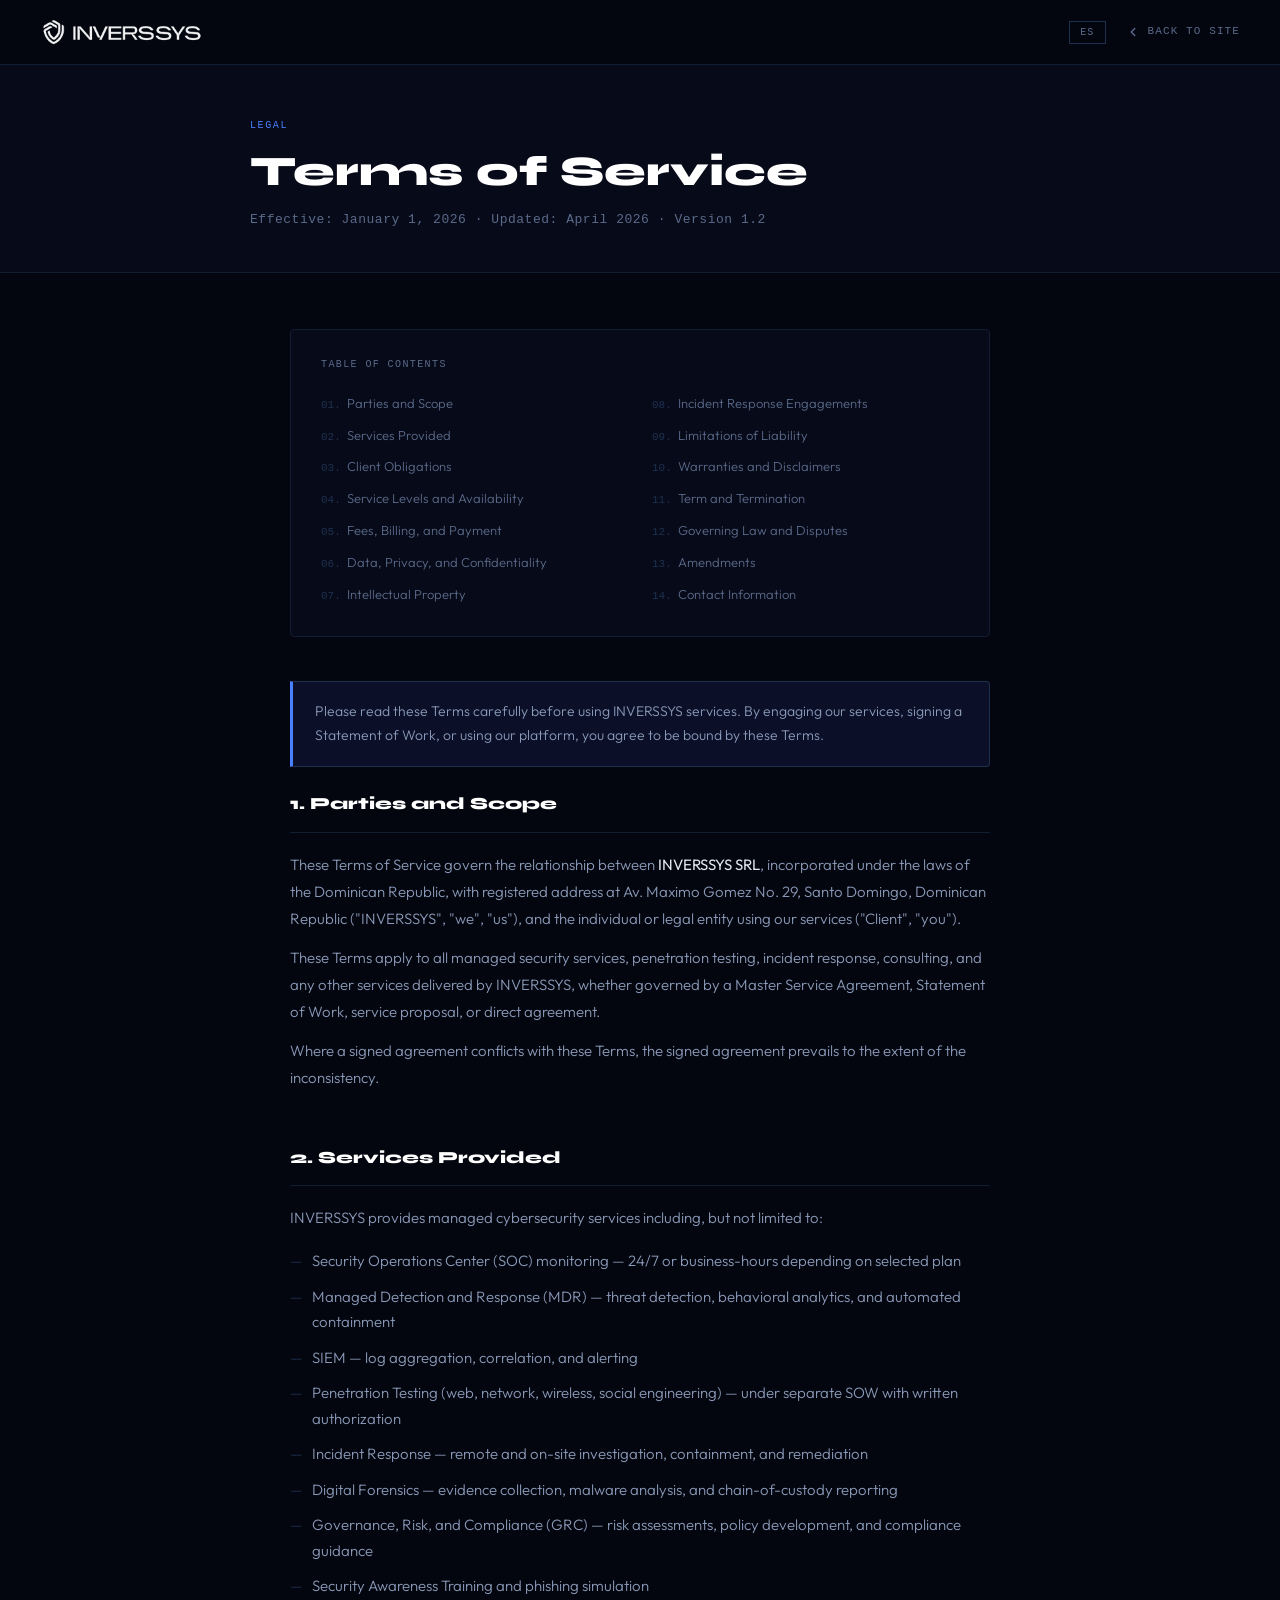
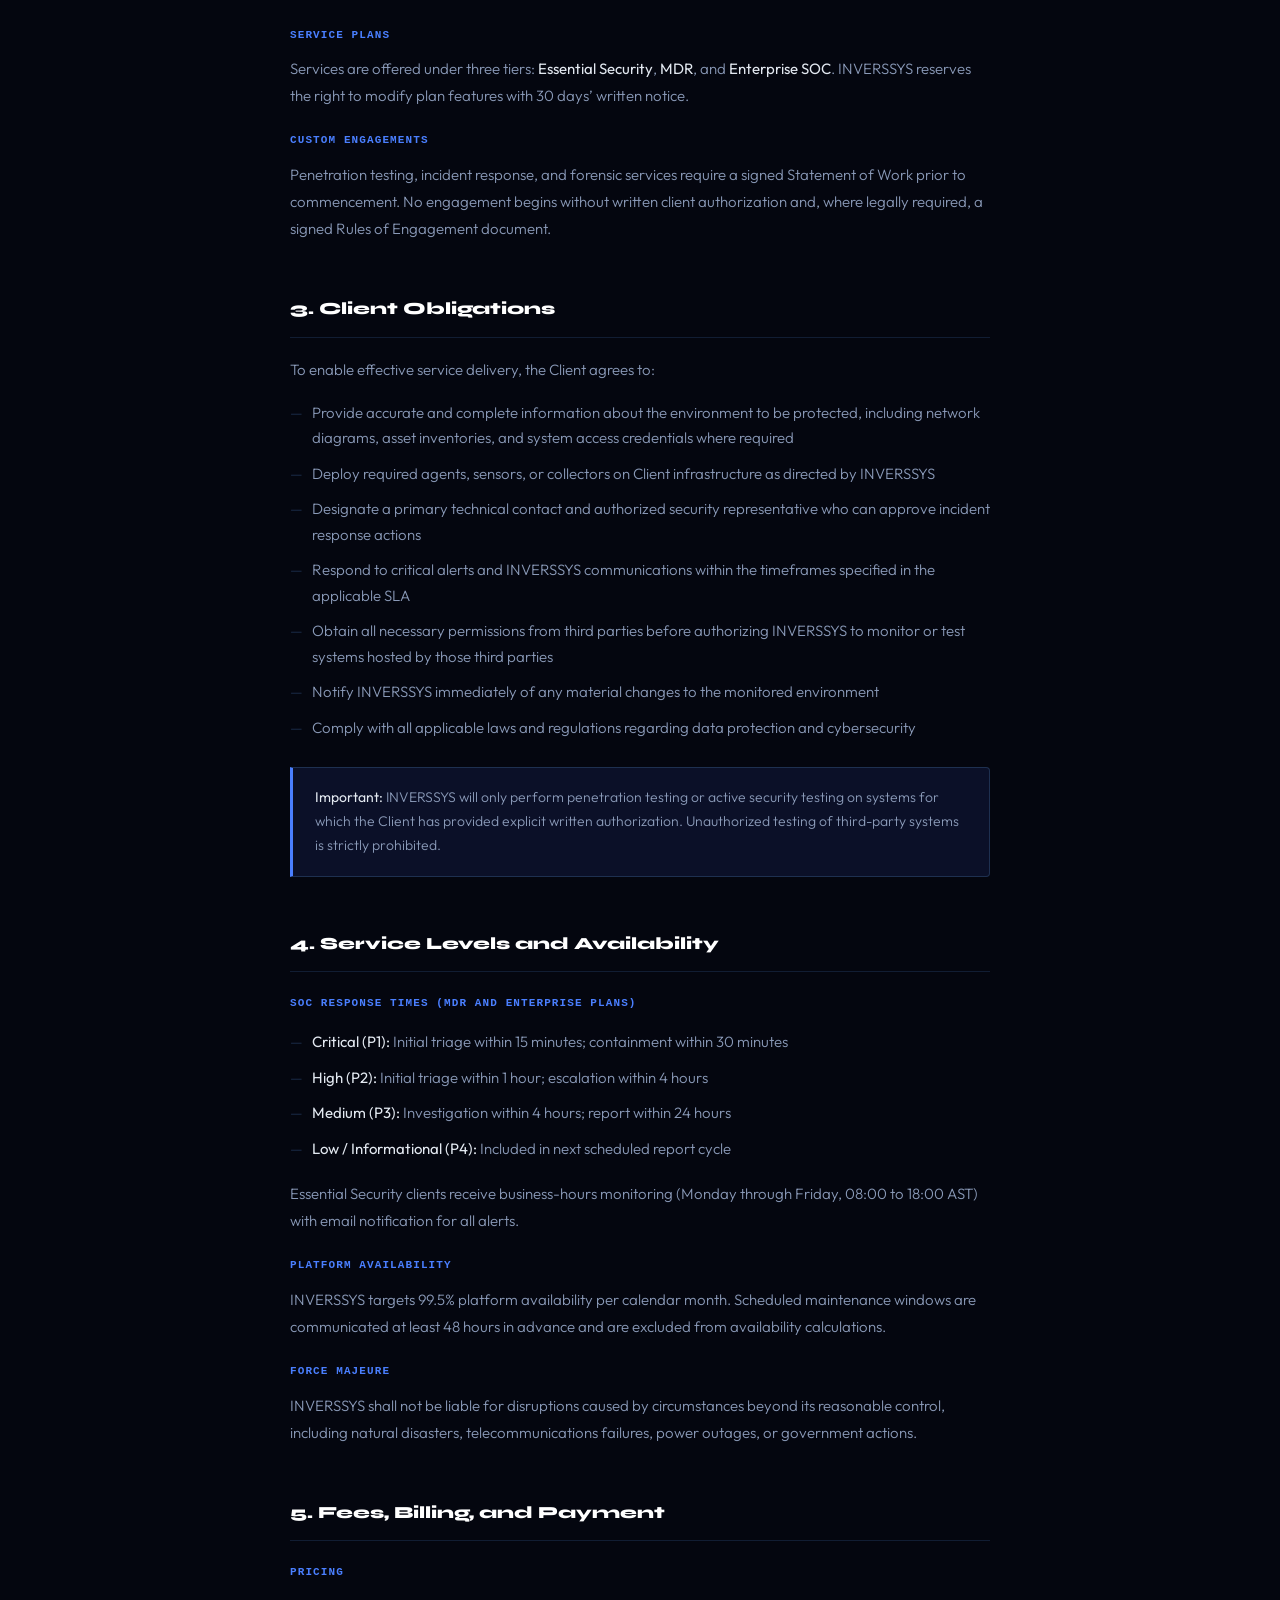
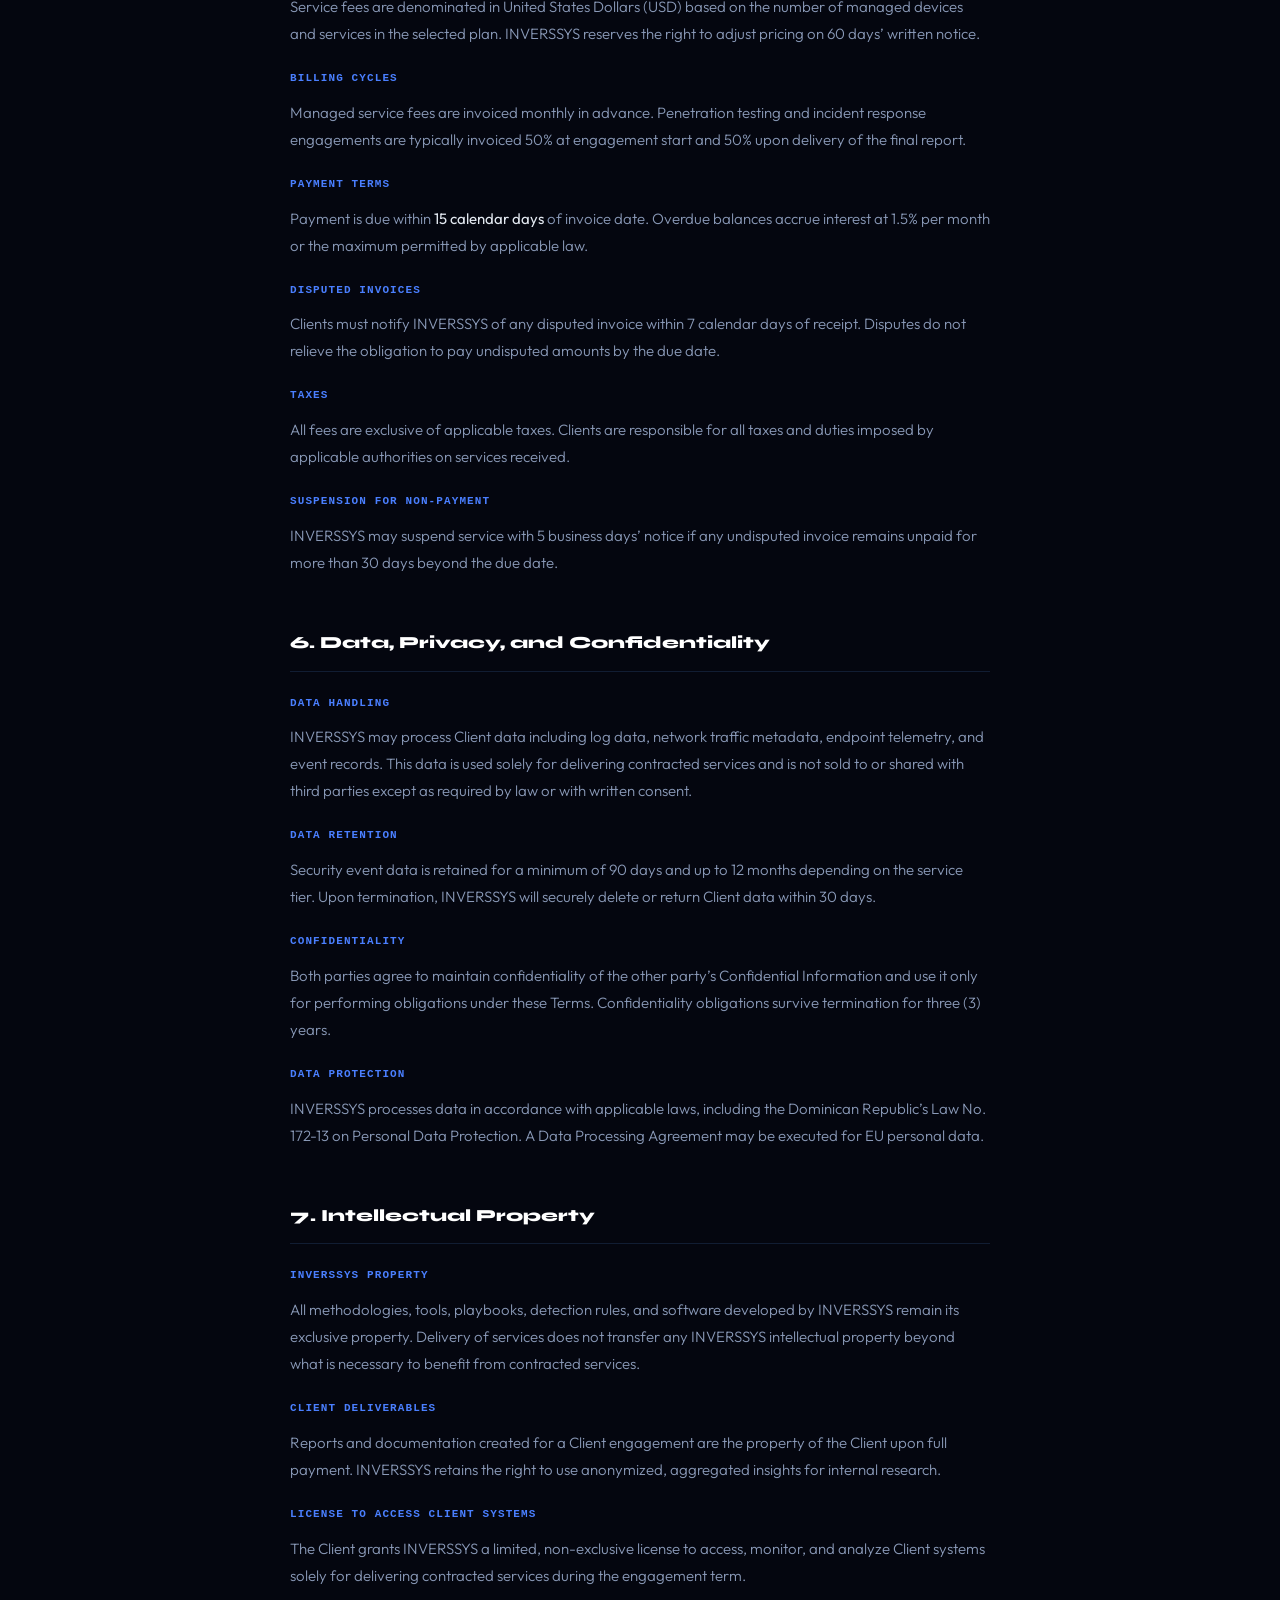
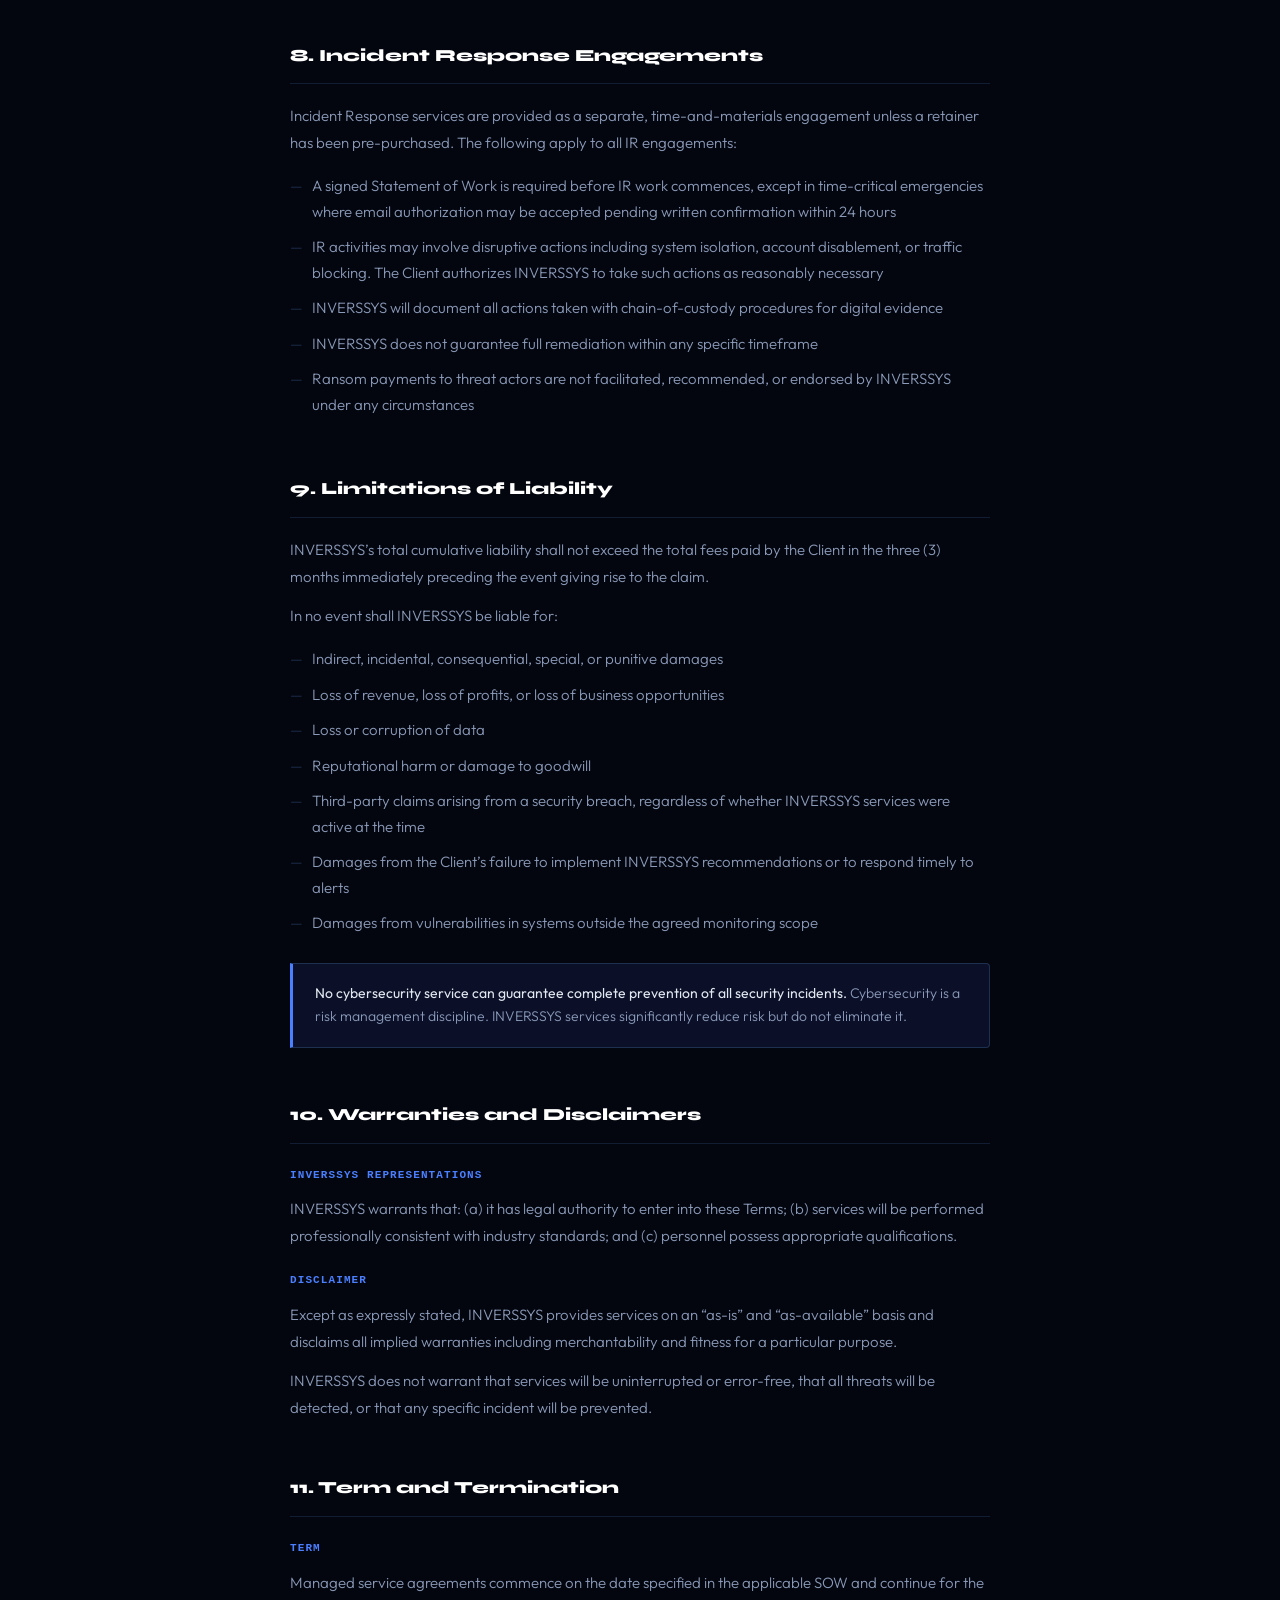
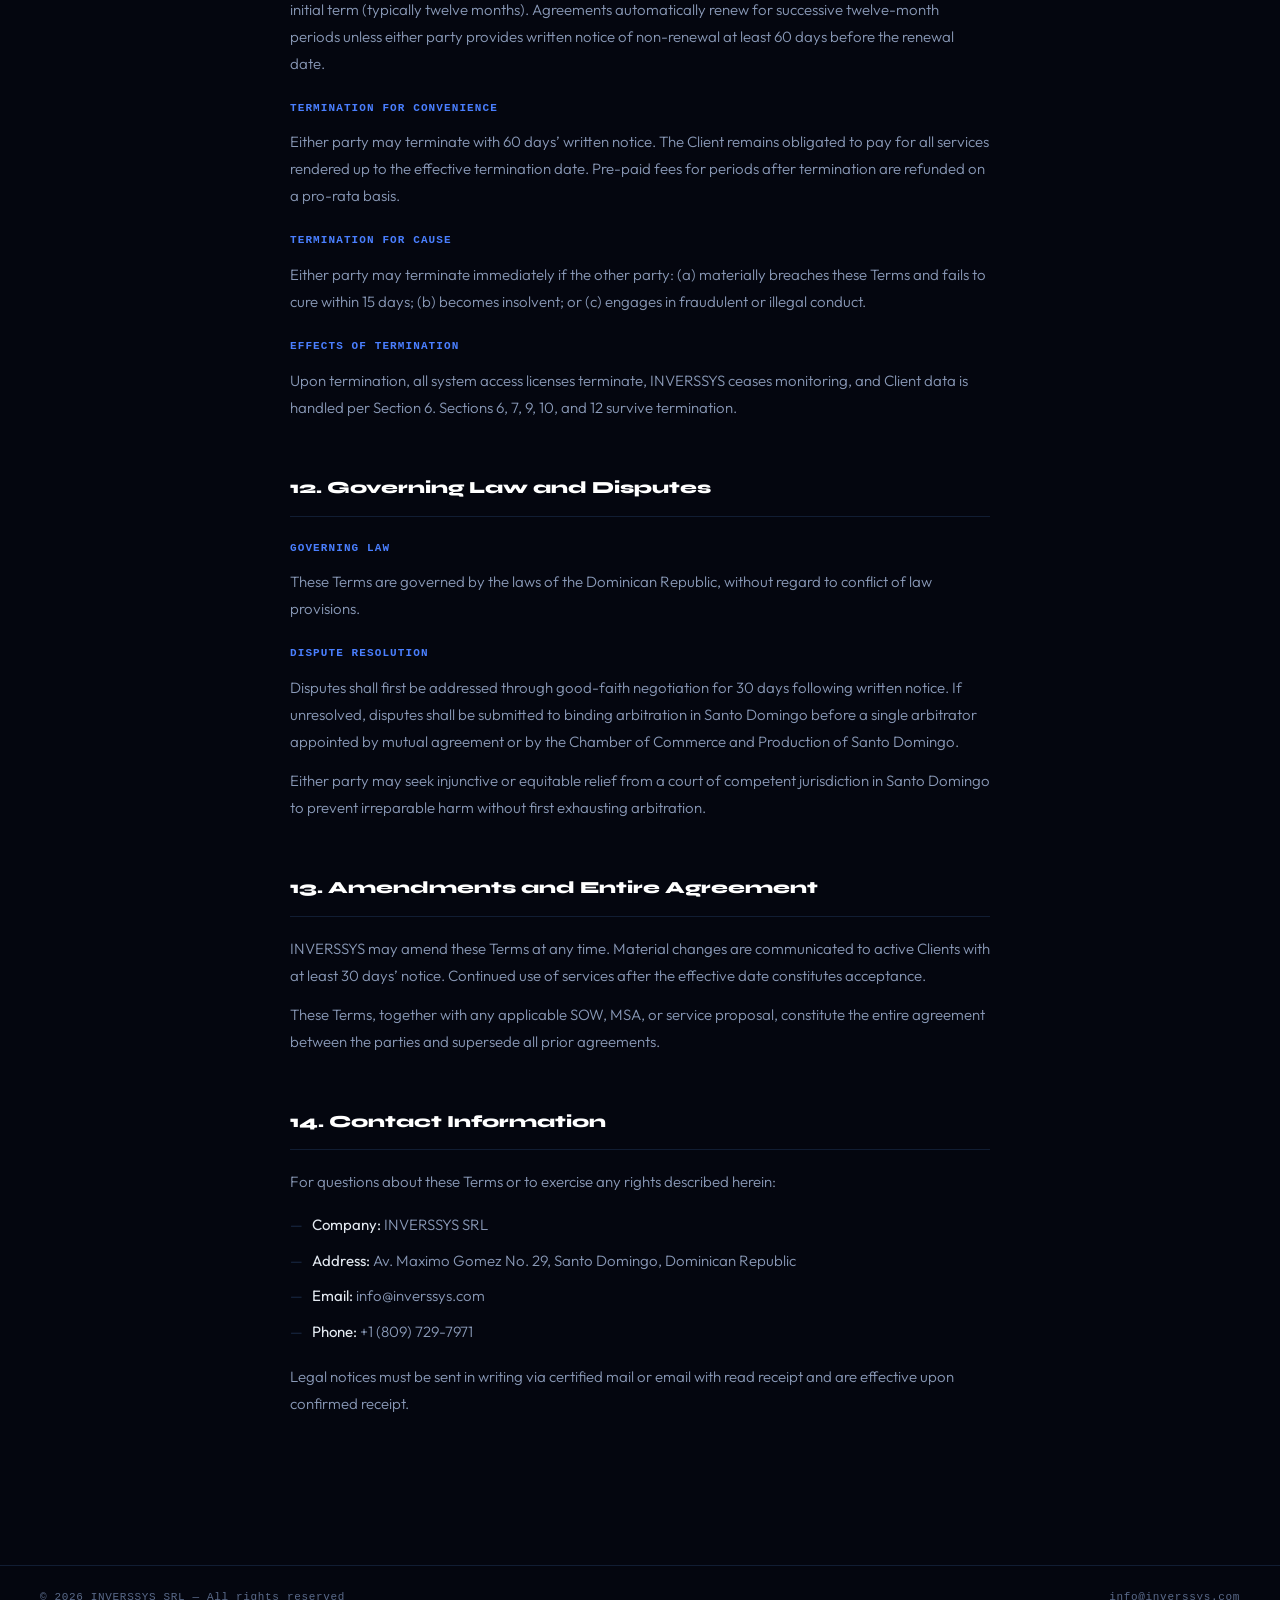
==== terms.html @ b4bfd972 "Add files via upload" ====
<!DOCTYPE html>
<html lang="en">
<head>
<meta charset="UTF-8">
<meta name="viewport" content="width=device-width, initial-scale=1.0">
<title>Terms of Service — INVERSSYS</title>
<link rel="preconnect" href="https://fonts.bunny.net">
<link href="https://fonts.bunny.net/css?family=syne:800|outfit:300,400|space-mono:400,700" rel="stylesheet">
<style>
*,*::before,*::after{box-sizing:border-box;margin:0;padding:0}
html,body{background:#04060f;color:#e2e8f0;min-height:100%}
body{font-family:'Outfit',sans-serif;font-weight:300;line-height:1.8}
.tnav{display:flex;align-items:center;justify-content:space-between;padding:18px 40px;border-bottom:1px solid #111d33;background:#04060f}
.tnav-logo{font-family:'Syne',sans-serif;font-size:17px;font-weight:800;color:#fff;text-decoration:none;letter-spacing:0.04em}
.tnav-right{display:flex;align-items:center;gap:20px}
.tnav-back{font-family:'Space Mono',monospace;font-size:11px;letter-spacing:0.1em;text-transform:uppercase;color:#5a6a8a;text-decoration:none;display:flex;align-items:center;gap:8px}
.tnav-back:hover{color:#4a7fff}
.tlang-btn{background:rgba(255,255,255,0.05);border:1px solid #1e3050;color:#5a6a8a;font-family:'Space Mono',monospace;font-size:11px;letter-spacing:0.1em;cursor:pointer;padding:5px 10px;display:flex;align-items:center;gap:5px;border-radius:2px;transition:all 0.2s}
.tlang-btn:hover{border-color:#4a7fff;color:#4a7fff}
.tnav-logo-link{display:inline-block}
.lang-btn{font-family:'Space Mono',monospace;font-size:10px;letter-spacing:0.12em;text-transform:uppercase;color:#5a6a8a;background:transparent;border:1px solid #1e3050;padding:5px 10px;cursor:pointer;transition:color 0.2s,border-color 0.2s}
.lang-btn:hover{color:#4a7fff;border-color:#4a7fff}
.thero{background:#070a18;border-bottom:1px solid #111d33;padding:52px 40px 40px}
.thero-inner{max-width:780px;margin:0 auto}
.teyebrow{font-family:'Space Mono',monospace;font-size:10px;letter-spacing:0.16em;text-transform:uppercase;color:#4a7fff;margin-bottom:14px}
.thero h1{font-family:'Syne',sans-serif;font-size:clamp(26px,4vw,42px);font-weight:800;line-height:1.08;color:#fff;margin-bottom:14px}
.thero-meta{font-size:13px;color:#5a6a8a;font-family:'Space Mono',monospace;letter-spacing:0.04em}
.tbody{max-width:780px;margin:0 auto;padding:56px 40px 96px}
.ttoc{background:#070a18;border:1px solid #111d33;padding:26px 30px;margin-bottom:44px;border-radius:4px}
.ttoc-title{font-family:'Space Mono',monospace;font-size:10px;letter-spacing:0.14em;text-transform:uppercase;color:#5a6a8a;margin-bottom:14px}
.ttoc ol{list-style:none;counter-reset:toc;columns:2;gap:24px}
.ttoc ol li{counter-increment:toc;font-size:13px;color:#5a6a8a;padding:4px 0;break-inside:avoid}
.ttoc ol li::before{content:counter(toc,decimal-leading-zero)". ";color:#1e3050;font-family:'Space Mono',monospace;font-size:11px}
.ttoc ol li a{color:#5a6a8a;text-decoration:none}
.ttoc ol li a:hover{color:#4a7fff}
.tcallout{background:#0b1028;border:1px solid #1e3050;border-left:3px solid #4a7fff;padding:18px 22px;margin:22px 0;font-size:14px;color:#8a9ab8;line-height:1.7;border-radius:0 4px 4px 0}
.tsec{margin-bottom:52px}
.tsec h2{font-family:'Syne',sans-serif;font-size:17px;font-weight:800;color:#fff;margin-bottom:18px;padding-bottom:12px;border-bottom:1px solid #111d33}
.tsec h3{font-family:'Space Mono',monospace;font-size:11px;letter-spacing:0.1em;text-transform:uppercase;color:#4a7fff;margin:22px 0 10px}
.tsec p{font-size:15px;color:#8a9ab8;line-height:1.8;margin-bottom:12px}
.tsec p:last-child{margin-bottom:0}
.tsec ul{margin:0 0 14px 0;list-style:none}
.tsec ul li{font-size:15px;color:#8a9ab8;line-height:1.7;padding:5px 0 5px 22px;position:relative}
.tsec ul li::before{content:"—";position:absolute;left:0;color:#1e3050}
.tsec strong{color:#e2e8f0;font-weight:400}
.tfooter{border-top:1px solid #111d33;padding:22px 40px;display:flex;align-items:center;justify-content:space-between;font-family:'Space Mono',monospace;font-size:11px;color:#5a6a8a;letter-spacing:0.06em}
.tfooter a{color:#5a6a8a;text-decoration:none}
.tfooter a:hover{color:#fff}
@media(max-width:640px){
  .tnav,.thero,.tbody,.tfooter{padding-left:20px;padding-right:20px}
  .ttoc ol{columns:1}
  .tfooter{flex-direction:column;gap:10px;text-align:center}
}
</style>
</head>
<body>

<nav class="tnav">
  <a href="/" class="tnav-logo tnav-logo-link" aria-label="INVERSSYS home">
    <img src="[data-uri]" alt="INVERSSYS" style="height:28px;display:block;mix-blend-mode:screen;opacity:0.95;">
  </a>
  <div class="tnav-right">
    <button class="lang-btn" id="terms-lang-btn">ES</button>
    <a href="/" class="tnav-back">
      <svg width="14" height="14" viewBox="0 0 24 24" fill="none" stroke="currentColor" stroke-width="2.5" stroke-linecap="round" stroke-linejoin="round"><polyline points="15 18 9 12 15 6"/></svg>
      <span id="t-back">Back to site</span>
    </a>
  </div>
</nav>

<div class="thero">
  <div class="thero-inner">
    <p class="teyebrow" id="t-eyebrow">Legal</p>
    <h1 id="t-title">Terms of Service</h1>
    <p class="thero-meta" id="t-meta">Effective: January 1, 2026 &middot; Updated: April 2026 &middot; Version 1.2</p>
  </div>
</div>

<div class="tbody">

  <div class="ttoc">
    <p class="ttoc-title" id="t-toc-title">Table of Contents</p>
    <ol>
      <li><a href="#s1" id="toc1">Parties and Scope</a></li>
      <li><a href="#s2" id="toc2">Services Provided</a></li>
      <li><a href="#s3" id="toc3">Client Obligations</a></li>
      <li><a href="#s4" id="toc4">Service Levels and Availability</a></li>
      <li><a href="#s5" id="toc5">Fees, Billing, and Payment</a></li>
      <li><a href="#s6" id="toc6">Data, Privacy, and Confidentiality</a></li>
      <li><a href="#s7" id="toc7">Intellectual Property</a></li>
      <li><a href="#s8" id="toc8">Incident Response Engagements</a></li>
      <li><a href="#s9" id="toc9">Limitations of Liability</a></li>
      <li><a href="#s10" id="toc10">Warranties and Disclaimers</a></li>
      <li><a href="#s11" id="toc11">Term and Termination</a></li>
      <li><a href="#s12" id="toc12">Governing Law and Disputes</a></li>
      <li><a href="#s13" id="toc13">Amendments</a></li>
      <li><a href="#s14" id="toc14">Contact Information</a></li>
    </ol>
  </div>

  <div class="tcallout" id="t-intro"><span id="tcallout-top">Please read these Terms carefully before using INVERSSYS services. By engaging our services, signing a Statement of Work, or using our platform, you agree to be bound by these Terms.</span></div>

  <!-- S1 -->
  <div class="tsec" id="s1">
    <h2 id="h1">1. Parties and Scope</h2>
    <p id="s1p1">These Terms of Service govern the relationship between <strong>INVERSSYS SRL</strong>, incorporated under the laws of the Dominican Republic, with registered address at Av. Maximo Gomez No. 29, Santo Domingo, Dominican Republic ("INVERSSYS", "we", "us"), and the individual or legal entity using our services ("Client", "you").</p>
    <p id="s1p2">These Terms apply to all managed security services, penetration testing, incident response, consulting, and any other services delivered by INVERSSYS, whether governed by a Master Service Agreement, Statement of Work, service proposal, or direct agreement.</p>
    <p id="s1p3">Where a signed agreement conflicts with these Terms, the signed agreement prevails to the extent of the inconsistency.</p>
  </div>

  <!-- S2 -->
  <div class="tsec" id="s2">
    <h2 id="h2">2. Services Provided</h2>
    <p id="s2p1">INVERSSYS provides managed cybersecurity services including, but not limited to:</p>
    <ul id="s2list">
      <li id="s2li1">Security Operations Center (SOC) monitoring — 24/7 or business-hours depending on selected plan</li>
      <li id="s2li2">Managed Detection and Response (MDR) — threat detection, behavioral analytics, and automated containment</li>
      <li id="s2li3">SIEM — log aggregation, correlation, and alerting</li>
      <li id="s2li4">Penetration Testing (web, network, wireless, social engineering) — under separate SOW with written authorization</li>
      <li id="s2li5">Incident Response — remote and on-site investigation, containment, and remediation</li>
      <li id="s2li6">Digital Forensics — evidence collection, malware analysis, and chain-of-custody reporting</li>
      <li id="s2li7">Governance, Risk, and Compliance (GRC) — risk assessments, policy development, and compliance guidance</li>
      <li id="s2li8">Security Awareness Training and phishing simulation</li>
    </ul>
    <h3 id="s2h3a">Service Plans</h3>
    <p id="s2p2">Services are offered under three tiers: <strong>Essential Security</strong>, <strong>MDR</strong>, and <strong>Enterprise SOC</strong>. INVERSSYS reserves the right to modify plan features with 30 days' written notice.</p>
    <h3 id="s2h3b">Custom Engagements</h3>
    <p id="s2p3">Penetration testing, incident response, and forensic services require a signed Statement of Work prior to commencement. No engagement begins without written client authorization and, where legally required, a signed Rules of Engagement document.</p>
  </div>

  <!-- S3 -->
  <div class="tsec" id="s3">
    <h2 id="h3">3. Client Obligations</h2>
    <p id="s3p1">To enable effective service delivery, the Client agrees to:</p>
    <ul>
      <li id="s3li1">Provide accurate and complete information about the environment to be protected, including network diagrams, asset inventories, and system access credentials where required</li>
      <li id="s3li2">Deploy required agents, sensors, or collectors on Client infrastructure as directed by INVERSSYS</li>
      <li id="s3li3">Designate a primary technical contact and authorized security representative who can approve incident response actions</li>
      <li id="s3li4">Respond to critical alerts and INVERSSYS communications within the timeframes specified in the applicable SLA</li>
      <li id="s3li5">Obtain all necessary permissions from third parties before authorizing INVERSSYS to monitor or test systems hosted by those third parties</li>
      <li id="s3li6">Notify INVERSSYS immediately of any material changes to the monitored environment</li>
      <li id="s3li7">Comply with all applicable laws and regulations regarding data protection and cybersecurity</li>
    </ul>
    <div class="tcallout" id="s3callout"><strong>Important:</strong> INVERSSYS will only perform penetration testing or active security testing on systems for which the Client has provided explicit written authorization. Unauthorized testing of third-party systems is strictly prohibited.</div>
  </div>

  <!-- S4 -->
  <div class="tsec" id="s4">
    <h2 id="h4">4. Service Levels and Availability</h2>
    <h3 id="s4h3a">SOC Response Times (MDR and Enterprise plans)</h3>
    <ul>
      <li id="s4li1"><strong>Critical (P1):</strong> Initial triage within 15 minutes; containment within 30 minutes</li>
      <li id="s4li2"><strong>High (P2):</strong> Initial triage within 1 hour; escalation within 4 hours</li>
      <li id="s4li3"><strong>Medium (P3):</strong> Investigation within 4 hours; report within 24 hours</li>
      <li id="s4li4"><strong>Low / Informational (P4):</strong> Included in next scheduled report cycle</li>
    </ul>
    <p id="s4p1">Essential Security clients receive business-hours monitoring (Monday through Friday, 08:00 to 18:00 AST) with email notification for all alerts.</p>
    <h3 id="s4h3b">Platform Availability</h3>
    <p id="s4p2">INVERSSYS targets 99.5% platform availability per calendar month. Scheduled maintenance windows are communicated at least 48 hours in advance and are excluded from availability calculations.</p>
    <h3 id="s4h3c">Force Majeure</h3>
    <p id="s4p3">INVERSSYS shall not be liable for disruptions caused by circumstances beyond its reasonable control, including natural disasters, telecommunications failures, power outages, cyberattacks on INVERSSYS infrastructure, or government actions.</p>
  </div>

  <!-- S5 -->
  <div class="tsec" id="s5">
    <h2 id="h5">5. Fees, Billing, and Payment</h2>
    <h3 id="s5h3a">Pricing</h3>
    <p id="s5p1">Service fees are denominated in United States Dollars (USD) based on the number of managed devices and services included in the selected plan. INVERSSYS reserves the right to adjust pricing on 60 days' written notice.</p>
    <h3 id="s5h3b">Billing Cycles</h3>
    <p id="s5p2">Managed service fees are invoiced monthly in advance. Penetration testing and incident response engagements are typically invoiced 50% at engagement start and 50% upon delivery of the final report.</p>
    <h3 id="s5h3c">Payment Terms</h3>
    <p id="s5p3">Payment is due within <strong>15 calendar days</strong> of invoice date. Overdue balances accrue interest at 1.5% per month or the maximum permitted by applicable law, whichever is lower.</p>
    <h3 id="s5h3d">Disputed Invoices</h3>
    <p id="s5p4">Clients must notify INVERSSYS of any disputed invoice within 7 calendar days of receipt. Disputes do not relieve the obligation to pay undisputed amounts by the due date.</p>
    <h3 id="s5h3e">Taxes</h3>
    <p id="s5p5">All fees are exclusive of applicable taxes. Clients are responsible for all taxes and duties imposed by applicable tax authorities on services received.</p>
    <h3 id="s5h3f">Suspension for Non-Payment</h3>
    <p id="s5p6">INVERSSYS may suspend service with 5 business days' notice if any undisputed invoice remains unpaid for more than 30 days beyond the due date.</p>
  </div>

  <!-- S6 -->
  <div class="tsec" id="s6">
    <h2 id="h6">6. Data, Privacy, and Confidentiality</h2>
    <h3 id="s6h3a">Data Handling</h3>
    <p id="s6p1">In the course of providing services, INVERSSYS may process Client data including log data, network traffic metadata, endpoint telemetry, and event records. This data is used solely for delivering contracted services and is not sold to or shared with third parties except as required by law or with the Client's written consent.</p>
    <h3 id="s6h3b">Data Retention</h3>
    <p id="s6p2">Security event data is retained for a minimum of 90 days and up to 12 months depending on the service tier. Upon termination, INVERSSYS will securely delete or return Client data within 30 days, subject to any legal hold requirements.</p>
    <h3 id="s6h3c">Confidentiality</h3>
    <p id="s6p3">Both parties agree to maintain confidentiality of the other party's Confidential Information and to use it only for performing obligations under these Terms. Confidentiality obligations survive termination for three (3) years.</p>
    <h3 id="s6h3d">Data Protection</h3>
    <p id="s6p4">INVERSSYS processes data in accordance with applicable data protection laws, including the Dominican Republic's Law No. 172-13 on Personal Data Protection. Where Client data includes personal data of EU residents, the parties may execute a Data Processing Agreement in accordance with GDPR requirements.</p>
  </div>

  <!-- S7 -->
  <div class="tsec" id="s7">
    <h2 id="h7">7. Intellectual Property</h2>
    <h3 id="s7h3a">INVERSSYS Property</h3>
    <p id="s7p1">All methodologies, tools, playbooks, detection rules, and software developed by INVERSSYS remain INVERSSYS's exclusive property. Delivery of services does not transfer any INVERSSYS intellectual property beyond what is necessary to benefit from contracted services.</p>
    <h3 id="s7h3b">Client Deliverables</h3>
    <p id="s7p2">Reports and documentation created specifically for a Client engagement are the property of the Client upon full payment. INVERSSYS retains the right to use anonymized, aggregated insights for internal research and threat intelligence.</p>
    <h3 id="s7h3c">License to Access Client Systems</h3>
    <p id="s7p3">The Client grants INVERSSYS a limited, non-exclusive license to access, monitor, and analyze Client systems solely for delivering contracted services during the engagement term.</p>
  </div>

  <!-- S8 -->
  <div class="tsec" id="s8">
    <h2 id="h8">8. Incident Response Engagements</h2>
    <p id="s8p1">Incident Response services are provided as a separate, time-and-materials engagement unless a retainer has been pre-purchased. The following apply to all IR engagements:</p>
    <ul>
      <li id="s8li1">A signed Statement of Work is required before IR work commences, except in time-critical emergencies where email authorization may be accepted pending written confirmation within 24 hours</li>
      <li id="s8li2">IR activities may involve disruptive actions including system isolation, account disablement, traffic blocking, or system shutdown. The Client acknowledges these risks and authorizes INVERSSYS to take such actions as reasonably necessary</li>
      <li id="s8li3">INVERSSYS will document all actions taken with chain-of-custody procedures for digital evidence collected for potential legal proceedings</li>
      <li id="s8li4">INVERSSYS does not guarantee full remediation within any specific timeframe, as outcomes depend on the nature and complexity of the incident</li>
      <li id="s8li5">Ransom payments to threat actors are not facilitated, recommended, or endorsed by INVERSSYS under any circumstances</li>
    </ul>
  </div>

  <!-- S9 -->
  <div class="tsec" id="s9">
    <h2 id="h9">9. Limitations of Liability</h2>
    <p id="s9p1">INVERSSYS's total cumulative liability for any claims arising from these Terms shall not exceed the total fees paid by the Client in the three (3) months immediately preceding the event giving rise to the claim.</p>
    <p id="s9p2">In no event shall INVERSSYS be liable for:</p>
    <ul>
      <li id="s9li1">Indirect, incidental, consequential, special, or punitive damages</li>
      <li id="s9li2">Loss of revenue, loss of profits, or loss of business opportunities</li>
      <li id="s9li3">Loss or corruption of data</li>
      <li id="s9li4">Reputational harm or damage to goodwill</li>
      <li id="s9li5">Third-party claims arising from a security breach, regardless of whether INVERSSYS services were active at the time</li>
      <li id="s9li6">Damages resulting from the Client's failure to implement INVERSSYS recommendations or to respond timely to alerts</li>
      <li id="s9li7">Damages from vulnerabilities in systems outside the agreed monitoring scope</li>
    </ul>
    <div class="tcallout" id="s9callout"><strong>No cybersecurity service can guarantee complete prevention of all security incidents.</strong> Cybersecurity is a risk management discipline. INVERSSYS services significantly reduce risk but do not eliminate it.</div>
  </div>

  <!-- S10 -->
  <div class="tsec" id="s10">
    <h2 id="h10">10. Warranties and Disclaimers</h2>
    <h3 id="s10h3a">INVERSSYS Representations</h3>
    <p id="s10p1">INVERSSYS warrants that: (a) it has legal authority to enter into these Terms; (b) services will be performed in a professional manner consistent with industry standards; and (c) personnel assigned to Client engagements possess appropriate qualifications.</p>
    <h3 id="s10h3b">Disclaimer</h3>
    <p id="s10p2">Except as expressly stated, INVERSSYS provides services on an "as-is" and "as-available" basis and disclaims all implied warranties including merchantability, fitness for a particular purpose, and non-infringement.</p>
    <p id="s10p3">INVERSSYS does not warrant that services will be uninterrupted or error-free, that all threats will be detected, or that any specific incident will be prevented.</p>
  </div>

  <!-- S11 -->
  <div class="tsec" id="s11">
    <h2 id="h11">11. Term and Termination</h2>
    <h3 id="s11h3a">Term</h3>
    <p id="s11p1">Managed service agreements commence on the date specified in the applicable SOW and continue for the initial term therein (typically twelve months). Agreements automatically renew for successive twelve-month periods unless either party provides written notice of non-renewal at least 60 days before the renewal date.</p>
    <h3 id="s11h3b">Termination for Convenience</h3>
    <p id="s11p2">Either party may terminate with 60 days' written notice. The Client remains obligated to pay for all services rendered up to the effective termination date. Pre-paid fees for periods after termination are refunded on a pro-rata basis.</p>
    <h3 id="s11h3c">Termination for Cause</h3>
    <p id="s11p3">Either party may terminate immediately if the other party: (a) materially breaches these Terms and fails to cure within 15 days of written notice; (b) becomes insolvent or files for bankruptcy; or (c) engages in fraudulent or illegal conduct.</p>
    <h3 id="s11h3d">Effects of Termination</h3>
    <p id="s11p4">Upon termination, all system access licenses terminate, INVERSSYS ceases monitoring, and Client data is handled per Section 6. Sections 6, 7, 9, 10, and 12 survive termination.</p>
  </div>

  <!-- S12 -->
  <div class="tsec" id="s12">
    <h2 id="h12">12. Governing Law and Disputes</h2>
    <h3 id="s12h3a">Governing Law</h3>
    <p id="s12p1">These Terms are governed by the laws of the Dominican Republic, without regard to conflict of law provisions.</p>
    <h3 id="s12h3b">Dispute Resolution</h3>
    <p id="s12p2">Disputes shall first be addressed through good-faith negotiation for 30 days following written notice. If unresolved, disputes shall be submitted to binding arbitration in Santo Domingo, Dominican Republic, before a single arbitrator appointed by mutual agreement or by the Chamber of Commerce and Production of Santo Domingo.</p>
    <p id="s12p3">Either party may seek injunctive or equitable relief from a court of competent jurisdiction in Santo Domingo to prevent irreparable harm without first exhausting arbitration.</p>
  </div>

  <!-- S13 -->
  <div class="tsec" id="s13">
    <h2 id="h13">13. Amendments and Entire Agreement</h2>
    <p id="s13p1">INVERSSYS may amend these Terms at any time. Material changes are communicated to active Clients with at least 30 days' notice. Continued use of services after the effective date constitutes acceptance.</p>
    <p id="s13p2">These Terms, together with any applicable SOW, MSA, or service proposal, constitute the entire agreement between the parties and supersede all prior agreements relating to the subject matter hereof.</p>
  </div>

  <!-- S14 -->
  <div class="tsec" id="s14">
    <h2 id="h14">14. Contact Information</h2>
    <p id="s14p1">For questions about these Terms or to exercise any rights described herein:</p>
    <ul>
      <li id="s14li1"><strong>Company:</strong> INVERSSYS SRL</li>
      <li id="s14li2"><strong>Address:</strong> Av. Maximo Gomez No. 29, Santo Domingo, Dominican Republic</li>
      <li id="s14li3"><strong>Email:</strong> info@inverssys.com</li>
      <li id="s14li4"><strong>Phone:</strong> +1 (809) 729-7971</li>
    </ul>
    <p id="s14p2">Legal notices must be sent in writing via certified mail or email with read receipt and are effective upon confirmed receipt.</p>
  </div>

</div>

<footer class="tfooter">
  <span id="t-footer-copy">© 2026 INVERSSYS SRL — All rights reserved</span>
  <a href="mailto:info@inverssys.com">info@inverssys.com</a>
</footer>

<script>
var lang = 'en';
var cycle = {en:'es', es:'fr', fr:'en'};
var btnLabel = {en:'ES', es:'FR', fr:'EN'};
var htmlLang = {en:'en', es:'es', fr:'fr'};

var T = {
en: {
  'title':'Terms of Service',
  'eyebrow':'Legal',
  'meta':'Effective: January 1, 2026 \u00b7 Updated: April 2026 \u00b7 Version 1.2',
  'back':'Back to site',
  'toc-title':'Table of Contents',
  'intro':'<span id="tcallout-top">Please read these Terms carefully before using INVERSSYS services. By engaging our services, signing a Statement of Work, or using our platform, you agree to be bound by these Terms.</span>',
  'footer-copy':'\u00a9 2026 INVERSSYS SRL \u2014 All rights reserved',
  'toc1':'Parties and Scope','toc2':'Services Provided','toc3':'Client Obligations',
  'toc4':'Service Levels and Availability','toc5':'Fees, Billing, and Payment',
  'toc6':'Data, Privacy, and Confidentiality','toc7':'Intellectual Property',
  'toc8':'Incident Response Engagements','toc9':'Limitations of Liability',
  'toc10':'Warranties and Disclaimers','toc11':'Term and Termination',
  'toc12':'Governing Law and Disputes','toc13':'Amendments','toc14':'Contact Information',
  'h1':'1. Parties and Scope',
  's1p1':'These Terms of Service govern the relationship between <strong>INVERSSYS SRL</strong>, incorporated under the laws of the Dominican Republic, with registered address at Av. Maximo Gomez No. 29, Santo Domingo, Dominican Republic ("INVERSSYS", "we", "us"), and the individual or legal entity using our services ("Client", "you").',
  's1p2':'These Terms apply to all managed security services, penetration testing, incident response, consulting, and any other services delivered by INVERSSYS, whether governed by a Master Service Agreement, Statement of Work, service proposal, or direct agreement.',
  's1p3':'Where a signed agreement conflicts with these Terms, the signed agreement prevails to the extent of the inconsistency.',
  'h2':'2. Services Provided',
  's2p1':'INVERSSYS provides managed cybersecurity services including, but not limited to:',
  's2li1':'Security Operations Center (SOC) monitoring \u2014 24/7 or business-hours depending on selected plan',
  's2li2':'Managed Detection and Response (MDR) \u2014 threat detection, behavioral analytics, and automated containment',
  's2li3':'SIEM \u2014 log aggregation, correlation, and alerting',
  's2li4':'Penetration Testing (web, network, wireless, social engineering) \u2014 under separate SOW with written authorization',
  's2li5':'Incident Response \u2014 remote and on-site investigation, containment, and remediation',
  's2li6':'Digital Forensics \u2014 evidence collection, malware analysis, and chain-of-custody reporting',
  's2li7':'Governance, Risk, and Compliance (GRC) \u2014 risk assessments, policy development, and compliance guidance',
  's2li8':'Security Awareness Training and phishing simulation',
  's2h3a':'Service Plans',
  's2p2':'Services are offered under three tiers: <strong>Essential Security</strong>, <strong>MDR</strong>, and <strong>Enterprise SOC</strong>. INVERSSYS reserves the right to modify plan features with 30 days\u2019 written notice.',
  's2h3b':'Custom Engagements',
  's2p3':'Penetration testing, incident response, and forensic services require a signed Statement of Work prior to commencement. No engagement begins without written client authorization and, where legally required, a signed Rules of Engagement document.',
  'h3':'3. Client Obligations',
  's3p1':'To enable effective service delivery, the Client agrees to:',
  's3li1':'Provide accurate and complete information about the environment to be protected, including network diagrams, asset inventories, and system access credentials where required',
  's3li2':'Deploy required agents, sensors, or collectors on Client infrastructure as directed by INVERSSYS',
  's3li3':'Designate a primary technical contact and authorized security representative who can approve incident response actions',
  's3li4':'Respond to critical alerts and INVERSSYS communications within the timeframes specified in the applicable SLA',
  's3li5':'Obtain all necessary permissions from third parties before authorizing INVERSSYS to monitor or test systems hosted by those third parties',
  's3li6':'Notify INVERSSYS immediately of any material changes to the monitored environment',
  's3li7':'Comply with all applicable laws and regulations regarding data protection and cybersecurity',
  's3callout':'<strong>Important:</strong> INVERSSYS will only perform penetration testing or active security testing on systems for which the Client has provided explicit written authorization. Unauthorized testing of third-party systems is strictly prohibited.',
  'h4':'4. Service Levels and Availability',
  's4h3a':'SOC Response Times (MDR and Enterprise plans)',
  's4li1':'<strong>Critical (P1):</strong> Initial triage within 15 minutes; containment within 30 minutes',
  's4li2':'<strong>High (P2):</strong> Initial triage within 1 hour; escalation within 4 hours',
  's4li3':'<strong>Medium (P3):</strong> Investigation within 4 hours; report within 24 hours',
  's4li4':'<strong>Low / Informational (P4):</strong> Included in next scheduled report cycle',
  's4p1':'Essential Security clients receive business-hours monitoring (Monday through Friday, 08:00 to 18:00 AST) with email notification for all alerts.',
  's4h3b':'Platform Availability',
  's4p2':'INVERSSYS targets 99.5% platform availability per calendar month. Scheduled maintenance windows are communicated at least 48 hours in advance and are excluded from availability calculations.',
  's4h3c':'Force Majeure',
  's4p3':'INVERSSYS shall not be liable for disruptions caused by circumstances beyond its reasonable control, including natural disasters, telecommunications failures, power outages, or government actions.',
  'h5':'5. Fees, Billing, and Payment',
  's5h3a':'Pricing',
  's5p1':'Service fees are denominated in United States Dollars (USD) based on the number of managed devices and services in the selected plan. INVERSSYS reserves the right to adjust pricing on 60 days\u2019 written notice.',
  's5h3b':'Billing Cycles',
  's5p2':'Managed service fees are invoiced monthly in advance. Penetration testing and incident response engagements are typically invoiced 50% at engagement start and 50% upon delivery of the final report.',
  's5h3c':'Payment Terms',
  's5p3':'Payment is due within <strong>15 calendar days</strong> of invoice date. Overdue balances accrue interest at 1.5% per month or the maximum permitted by applicable law.',
  's5h3d':'Disputed Invoices',
  's5p4':'Clients must notify INVERSSYS of any disputed invoice within 7 calendar days of receipt. Disputes do not relieve the obligation to pay undisputed amounts by the due date.',
  's5h3e':'Taxes',
  's5p5':'All fees are exclusive of applicable taxes. Clients are responsible for all taxes and duties imposed by applicable authorities on services received.',
  's5h3f':'Suspension for Non-Payment',
  's5p6':'INVERSSYS may suspend service with 5 business days\u2019 notice if any undisputed invoice remains unpaid for more than 30 days beyond the due date.',
  'h6':'6. Data, Privacy, and Confidentiality',
  's6h3a':'Data Handling',
  's6p1':'INVERSSYS may process Client data including log data, network traffic metadata, endpoint telemetry, and event records. This data is used solely for delivering contracted services and is not sold to or shared with third parties except as required by law or with written consent.',
  's6h3b':'Data Retention',
  's6p2':'Security event data is retained for a minimum of 90 days and up to 12 months depending on the service tier. Upon termination, INVERSSYS will securely delete or return Client data within 30 days.',
  's6h3c':'Confidentiality',
  's6p3':'Both parties agree to maintain confidentiality of the other party\u2019s Confidential Information and use it only for performing obligations under these Terms. Confidentiality obligations survive termination for three (3) years.',
  's6h3d':'Data Protection',
  's6p4':'INVERSSYS processes data in accordance with applicable laws, including the Dominican Republic\u2019s Law No. 172-13 on Personal Data Protection. A Data Processing Agreement may be executed for EU personal data.',
  'h7':'7. Intellectual Property',
  's7h3a':'INVERSSYS Property',
  's7p1':'All methodologies, tools, playbooks, detection rules, and software developed by INVERSSYS remain its exclusive property. Delivery of services does not transfer any INVERSSYS intellectual property beyond what is necessary to benefit from contracted services.',
  's7h3b':'Client Deliverables',
  's7p2':'Reports and documentation created for a Client engagement are the property of the Client upon full payment. INVERSSYS retains the right to use anonymized, aggregated insights for internal research.',
  's7h3c':'License to Access Client Systems',
  's7p3':'The Client grants INVERSSYS a limited, non-exclusive license to access, monitor, and analyze Client systems solely for delivering contracted services during the engagement term.',
  'h8':'8. Incident Response Engagements',
  's8p1':'Incident Response services are provided as a separate, time-and-materials engagement unless a retainer has been pre-purchased. The following apply to all IR engagements:',
  's8li1':'A signed Statement of Work is required before IR work commences, except in time-critical emergencies where email authorization may be accepted pending written confirmation within 24 hours',
  's8li2':'IR activities may involve disruptive actions including system isolation, account disablement, or traffic blocking. The Client authorizes INVERSSYS to take such actions as reasonably necessary',
  's8li3':'INVERSSYS will document all actions taken with chain-of-custody procedures for digital evidence',
  's8li4':'INVERSSYS does not guarantee full remediation within any specific timeframe',
  's8li5':'Ransom payments to threat actors are not facilitated, recommended, or endorsed by INVERSSYS under any circumstances',
  'h9':'9. Limitations of Liability',
  's9p1':'INVERSSYS\u2019s total cumulative liability shall not exceed the total fees paid by the Client in the three (3) months immediately preceding the event giving rise to the claim.',
  's9p2':'In no event shall INVERSSYS be liable for:',
  's9li1':'Indirect, incidental, consequential, special, or punitive damages',
  's9li2':'Loss of revenue, loss of profits, or loss of business opportunities',
  's9li3':'Loss or corruption of data',
  's9li4':'Reputational harm or damage to goodwill',
  's9li5':'Third-party claims arising from a security breach, regardless of whether INVERSSYS services were active at the time',
  's9li6':'Damages from the Client\u2019s failure to implement INVERSSYS recommendations or to respond timely to alerts',
  's9li7':'Damages from vulnerabilities in systems outside the agreed monitoring scope',
  's9callout':'<strong>No cybersecurity service can guarantee complete prevention of all security incidents.</strong> Cybersecurity is a risk management discipline. INVERSSYS services significantly reduce risk but do not eliminate it.',
  'h10':'10. Warranties and Disclaimers',
  's10h3a':'INVERSSYS Representations',
  's10p1':'INVERSSYS warrants that: (a) it has legal authority to enter into these Terms; (b) services will be performed professionally consistent with industry standards; and (c) personnel possess appropriate qualifications.',
  's10h3b':'Disclaimer',
  's10p2':'Except as expressly stated, INVERSSYS provides services on an \u201cas-is\u201d and \u201cas-available\u201d basis and disclaims all implied warranties including merchantability and fitness for a particular purpose.',
  's10p3':'INVERSSYS does not warrant that services will be uninterrupted or error-free, that all threats will be detected, or that any specific incident will be prevented.',
  'h11':'11. Term and Termination',
  's11h3a':'Term',
  's11p1':'Managed service agreements commence on the date specified in the applicable SOW and continue for the initial term (typically twelve months). Agreements automatically renew for successive twelve-month periods unless either party provides written notice of non-renewal at least 60 days before the renewal date.',
  's11h3b':'Termination for Convenience',
  's11p2':'Either party may terminate with 60 days\u2019 written notice. The Client remains obligated to pay for all services rendered up to the effective termination date. Pre-paid fees for periods after termination are refunded on a pro-rata basis.',
  's11h3c':'Termination for Cause',
  's11p3':'Either party may terminate immediately if the other party: (a) materially breaches these Terms and fails to cure within 15 days; (b) becomes insolvent; or (c) engages in fraudulent or illegal conduct.',
  's11h3d':'Effects of Termination',
  's11p4':'Upon termination, all system access licenses terminate, INVERSSYS ceases monitoring, and Client data is handled per Section 6. Sections 6, 7, 9, 10, and 12 survive termination.',
  'h12':'12. Governing Law and Disputes',
  's12h3a':'Governing Law',
  's12p1':'These Terms are governed by the laws of the Dominican Republic, without regard to conflict of law provisions.',
  's12h3b':'Dispute Resolution',
  's12p2':'Disputes shall first be addressed through good-faith negotiation for 30 days following written notice. If unresolved, disputes shall be submitted to binding arbitration in Santo Domingo before a single arbitrator appointed by mutual agreement or by the Chamber of Commerce and Production of Santo Domingo.',
  's12p3':'Either party may seek injunctive or equitable relief from a court of competent jurisdiction in Santo Domingo to prevent irreparable harm without first exhausting arbitration.',
  'h13':'13. Amendments and Entire Agreement',
  's13p1':'INVERSSYS may amend these Terms at any time. Material changes are communicated to active Clients with at least 30 days\u2019 notice. Continued use of services after the effective date constitutes acceptance.',
  's13p2':'These Terms, together with any applicable SOW, MSA, or service proposal, constitute the entire agreement between the parties and supersede all prior agreements.',
  'h14':'14. Contact Information',
  's14p1':'For questions about these Terms or to exercise any rights described herein:',
  's14li1':'<strong>Company:</strong> INVERSSYS SRL',
  's14li2':'<strong>Address:</strong> Av. Maximo Gomez No. 29, Santo Domingo, Dominican Republic',
  's14li3':'<strong>Email:</strong> info@inverssys.com',
  's14li4':'<strong>Phone:</strong> +1 (809) 729-7971',
  's14p2':'Legal notices must be sent in writing via certified mail or email with read receipt and are effective upon confirmed receipt.'
},

es: {
  'title':'T\u00e9rminos de Servicio',
  'eyebrow':'Legal',
  'meta':'Vigente: 1 de enero de 2026 \u00b7 Actualizado: abril 2026 \u00b7 Versi\u00f3n 1.2',
  'back':'Volver al sitio',
  'toc-title':'\u00cdndice',
  'intro':'Por favor lea estos T\u00e9rminos cuidadosamente antes de utilizar los servicios de INVERSSYS. Al contratar nuestros servicios, firmar una Declaraci\u00f3n de Trabajo o utilizar nuestra plataforma, usted acepta quedar vinculado por estos T\u00e9rminos.',
  'footer-copy':'\u00a9 2026 INVERSSYS SRL \u2014 Todos los derechos reservados',
  'toc1':'Partes y \u00c1mbito','toc2':'Servicios Prestados','toc3':'Obligaciones del Cliente',
  'toc4':'Niveles de Servicio y Disponibilidad','toc5':'Honorarios, Facturaci\u00f3n y Pago',
  'toc6':'Datos, Privacidad y Confidencialidad','toc7':'Propiedad Intelectual',
  'toc8':'Compromisos de Respuesta a Incidentes','toc9':'Limitaciones de Responsabilidad',
  'toc10':'Garant\u00edas y Renuncias','toc11':'Vigencia y Rescisi\u00f3n',
  'toc12':'Legislaci\u00f3n Aplicable y Disputas','toc13':'Modificaciones','toc14':'Informaci\u00f3n de Contacto',
  'h1':'1. Partes y \u00c1mbito',
  's1p1':'Estos T\u00e9rminos de Servicio rigen la relaci\u00f3n entre <strong>INVERSSYS SRL</strong>, sociedad constituida bajo las leyes de la Rep\u00fablica Dominicana, con domicilio en Av. M\u00e1ximo G\u00f3mez No. 29, Santo Domingo, Rep\u00fablica Dominicana ("INVERSSYS", "nosotros"), y la persona f\u00edsica o jur\u00eddica que utiliza nuestros servicios ("Cliente", "usted").',
  's1p2':'Estos T\u00e9rminos se aplican a todos los servicios de seguridad gestionada, pruebas de penetraci\u00f3n, respuesta a incidentes, consultor\u00eda y cualquier otro servicio prestado por INVERSSYS, ya sea bajo un Contrato Marco, Declaraci\u00f3n de Trabajo, propuesta de servicio o acuerdo directo.',
  's1p3':'En caso de conflicto entre un acuerdo firmado y estos T\u00e9rminos, el acuerdo firmado prevalecer\u00e1 en la medida de la inconsistencia.',
  'h2':'2. Servicios Prestados',
  's2p1':'INVERSSYS proporciona servicios de ciberseguridad gestionada que incluyen, entre otros:',
  's2li1':'Monitoreo del Centro de Operaciones de Seguridad (SOC) \u2014 24/7 o en horario laboral seg\u00fan el plan seleccionado',
  's2li2':'Detecci\u00f3n y Respuesta Gestionada (MDR) \u2014 detecci\u00f3n de amenazas, an\u00e1lisis conductual y contenci\u00f3n automatizada',
  's2li3':'SIEM \u2014 agregaci\u00f3n de registros, correlaci\u00f3n y alertas',
  's2li4':'Pruebas de Penetraci\u00f3n (web, red, inal\u00e1mbrico, ingenier\u00eda social) \u2014 bajo SOW separada con autorizaci\u00f3n escrita',
  's2li5':'Respuesta a Incidentes \u2014 investigaci\u00f3n remota y presencial, contenci\u00f3n y remediaci\u00f3n',
  's2li6':'Forense Digital \u2014 recopilaci\u00f3n de evidencia, an\u00e1lisis de malware e informes de cadena de custodia',
  's2li7':'Gobernanza, Riesgo y Cumplimiento (GRC) \u2014 evaluaciones de riesgo, desarrollo de pol\u00edticas y orientaci\u00f3n de cumplimiento',
  's2li8':'Capacitaci\u00f3n en Conciencia de Seguridad y simulaci\u00f3n de phishing',
  's2h3a':'Planes de Servicio',
  's2p2':'Los servicios se ofrecen en tres niveles: <strong>Essential Security</strong>, <strong>MDR</strong> y <strong>Enterprise SOC</strong>. INVERSSYS se reserva el derecho de modificar las caracter\u00edsticas del plan con 30 d\u00edas de aviso.',
  's2h3b':'Compromisos Personalizados',
  's2p3':'Las pruebas de penetraci\u00f3n, la respuesta a incidentes y los servicios forenses requieren una Declaraci\u00f3n de Trabajo firmada antes de comenzar. Ning\u00fan compromiso inicia sin autorizaci\u00f3n escrita del cliente.',
  'h3':'3. Obligaciones del Cliente',
  's3p1':'Para facilitar la prestaci\u00f3n efectiva del servicio, el Cliente acepta:',
  's3li1':'Proporcionar informaci\u00f3n precisa y completa sobre el entorno a proteger, incluyendo diagramas de red, inventarios de activos y credenciales de acceso donde sea necesario',
  's3li2':'Implementar los agentes, sensores o colectores requeridos en la infraestructura del Cliente seg\u00fan las indicaciones de INVERSSYS',
  's3li3':'Designar un contacto t\u00e9cnico principal y un representante de seguridad autorizado que pueda aprobar acciones de respuesta a incidentes',
  's3li4':'Responder a alertas cr\u00edticas y comunicaciones de INVERSSYS dentro de los plazos establecidos en el SLA aplicable',
  's3li5':'Obtener todos los permisos necesarios de terceros antes de autorizar a INVERSSYS a monitorear o probar sistemas alojados por esos terceros',
  's3li6':'Notificar a INVERSSYS inmediatamente sobre cualquier cambio material en el entorno monitoreado',
  's3li7':'Cumplir con todas las leyes y regulaciones aplicables en materia de protecci\u00f3n de datos y ciberseguridad',
  's3callout':'<strong>Importante:</strong> INVERSSYS solo realizar\u00e1 pruebas de penetraci\u00f3n o pruebas de seguridad activas en sistemas para los cuales el Cliente haya proporcionado autorizaci\u00f3n escrita expl\u00edcita. Las pruebas no autorizadas de sistemas de terceros est\u00e1n estrictamente prohibidas.',
  'h4':'4. Niveles de Servicio y Disponibilidad',
  's4h3a':'Tiempos de Respuesta SOC (planes MDR y Enterprise)',
  's4li1':'<strong>Cr\u00edtico (P1):</strong> Triaje inicial en 15 minutos; contenci\u00f3n en 30 minutos',
  's4li2':'<strong>Alto (P2):</strong> Triaje inicial en 1 hora; escalada en 4 horas',
  's4li3':'<strong>Medio (P3):</strong> Investigaci\u00f3n en 4 horas; informe en 24 horas',
  's4li4':'<strong>Bajo / Informativo (P4):</strong> Incluido en el pr\u00f3ximo ciclo de informes',
  's4p1':'Los clientes de Essential Security reciben monitoreo en horario laboral (lunes a viernes, 08:00 a 18:00 AST) con notificaci\u00f3n por correo electr\u00f3nico para todas las alertas.',
  's4h3b':'Disponibilidad de Plataforma',
  's4p2':'INVERSSYS tiene como objetivo una disponibilidad del 99,5% de la plataforma por mes calendario. Las ventanas de mantenimiento programadas se comunican con al menos 48 horas de antelaci\u00f3n.',
  's4h3c':'Fuerza Mayor',
  's4p3':'INVERSSYS no ser\u00e1 responsable por interrupciones causadas por circunstancias fuera de su control razonable, incluyendo desastres naturales, fallas de telecomunicaciones, cortes de energ\u00eda o acciones gubernamentales.',
  'h5':'5. Honorarios, Facturaci\u00f3n y Pago',
  's5h3a':'Precios',
  's5p1':'Los honorarios del servicio se denominan en D\u00f3lares Estadounidenses (USD) bas\u00e1ndose en el n\u00famero de dispositivos gestionados y servicios incluidos en el plan seleccionado. INVERSSYS se reserva el derecho de ajustar precios con 60 d\u00edas de aviso.',
  's5h3b':'Ciclos de Facturaci\u00f3n',
  's5p2':'Los honorarios de servicios gestionados se facturan mensualmente por adelantado. Los compromisos de pruebas de penetraci\u00f3n y respuesta a incidentes se facturan t\u00edpicamente 50% al inicio y 50% al entregar el informe final.',
  's5h3c':'T\u00e9rminos de Pago',
  's5p3':'El pago vence dentro de los <strong>15 d\u00edas calendario</strong> desde la fecha de la factura. Los saldos vencidos acumulan inter\u00e9s al 1,5% mensual o el m\u00e1ximo permitido por la ley aplicable.',
  's5h3d':'Facturas Disputadas',
  's5p4':'Los Clientes deben notificar a INVERSSYS sobre cualquier factura en disputa dentro de los 7 d\u00edas calendario de su recepci\u00f3n. Las disputas no eximen la obligaci\u00f3n de pagar los montos no disputados.',
  's5h3e':'Impuestos',
  's5p5':'Todos los honorarios excluyen impuestos aplicables. Los Clientes son responsables de todos los impuestos y cargas impuestas por las autoridades fiscales aplicables.',
  's5h3f':'Suspensi\u00f3n por Falta de Pago',
  's5p6':'INVERSSYS puede suspender el servicio con 5 d\u00edas h\u00e1biles de aviso si cualquier factura no disputada permanece impaga por m\u00e1s de 30 d\u00edas.',
  'h6':'6. Datos, Privacidad y Confidencialidad',
  's6h3a':'Manejo de Datos',
  's6p1':'INVERSSYS puede procesar datos del Cliente incluyendo datos de registros, metadatos de tr\u00e1fico de red, telemetr\u00eda de endpoints y registros de eventos. Estos datos se utilizan \u00fanicamente para la prestaci\u00f3n de los servicios contratados.',
  's6h3b':'Retenci\u00f3n de Datos',
  's6p2':'Los datos de eventos de seguridad se retienen durante un m\u00ednimo de 90 d\u00edas y hasta 12 meses seg\u00fan el nivel de servicio. Al finalizar, INVERSSYS eliminar\u00e1 o devolver\u00e1 los datos del Cliente en un plazo de 30 d\u00edas.',
  's6h3c':'Confidencialidad',
  's6p3':'Ambas partes acuerdan mantener la confidencialidad de la Informaci\u00f3n Confidencial de la otra parte. Las obligaciones de confidencialidad sobreviven a la rescisi\u00f3n por tres (3) a\u00f1os.',
  's6h3d':'Protecci\u00f3n de Datos',
  's6p4':'INVERSSYS procesa datos conforme a las leyes aplicables, incluyendo la Ley No. 172-13 de la Rep\u00fablica Dominicana sobre Protecci\u00f3n de Datos Personales. Se puede ejecutar un Acuerdo de Procesamiento de Datos para datos personales de ciudadanos de la UE.',
  'h7':'7. Propiedad Intelectual',
  's7h3a':'Propiedad de INVERSSYS',
  's7p1':'Todas las metodolog\u00edas, herramientas, manuales, reglas de detecci\u00f3n y software desarrollados por INVERSSYS son de su propiedad exclusiva. La prestaci\u00f3n de servicios no transfiere ninguna propiedad intelectual de INVERSSYS.',
  's7h3b':'Entregables del Cliente',
  's7p2':'Los informes y la documentaci\u00f3n creados espec\u00edficamente para un compromiso del Cliente son propiedad del Cliente una vez efectuado el pago completo. INVERSSYS retiene el derecho de usar conocimientos anonimizados para investigaci\u00f3n interna.',
  's7h3c':'Licencia para Acceder a los Sistemas del Cliente',
  's7p3':'El Cliente otorga a INVERSSYS una licencia limitada y no exclusiva para acceder, monitorear y analizar los sistemas del Cliente \u00fanicamente para la prestaci\u00f3n de los servicios contratados.',
  'h8':'8. Compromisos de Respuesta a Incidentes',
  's8p1':'Los servicios de Respuesta a Incidentes se prestan como un compromiso separado por tiempo y materiales, a menos que se haya contratado un retainer. Lo siguiente aplica a todos los compromisos de IR:',
  's8li1':'Se requiere una Declaraci\u00f3n de Trabajo firmada antes de iniciar el trabajo de IR, excepto en emergencias donde puede aceptarse autorizaci\u00f3n por correo electr\u00f3nico con confirmaci\u00f3n escrita en 24 horas',
  's8li2':'Las actividades de IR pueden involucrar acciones disruptivas como aislamiento de sistemas, deshabilitaci\u00f3n de cuentas o bloqueo de tr\u00e1fico. El Cliente autoriza a INVERSSYS a tomar tales acciones cuando sean razonablemente necesarias',
  's8li3':'INVERSSYS documentar\u00e1 todas las acciones tomadas con procedimientos de cadena de custodia para la evidencia digital',
  's8li4':'INVERSSYS no garantiza la remediaci\u00f3n completa dentro de un plazo espec\u00edfico, ya que los resultados dependen de la naturaleza y complejidad del incidente',
  's8li5':'Los pagos de rescate a actores de amenazas no son facilitados, recomendados ni respaldados por INVERSSYS bajo ninguna circunstancia',
  'h9':'9. Limitaciones de Responsabilidad',
  's9p1':'La responsabilidad acumulativa total de INVERSSYS no exceder\u00e1 el total de honorarios pagados por el Cliente en los tres (3) meses inmediatamente anteriores al evento que dio lugar al reclamo.',
  's9p2':'En ning\u00fan caso INVERSSYS ser\u00e1 responsable por:',
  's9li1':'Da\u00f1os indirectos, incidentales, consecuentes, especiales o punitivos',
  's9li2':'P\u00e9rdida de ingresos, p\u00e9rdida de ganancias o p\u00e9rdida de oportunidades de negocio',
  's9li3':'P\u00e9rdida o corrupci\u00f3n de datos',
  's9li4':'Da\u00f1o reputacional o da\u00f1o al fondo de comercio',
  's9li5':'Reclamos de terceros derivados de una brecha de seguridad, independientemente de si los servicios de INVERSSYS estaban activos en ese momento',
  's9li6':'Da\u00f1os resultantes de la falta del Cliente de implementar las recomendaciones de INVERSSYS o de responder oportunamente a las alertas',
  's9li7':'Da\u00f1os por vulnerabilidades en sistemas fuera del alcance de monitoreo acordado',
  's9callout':'<strong>Ning\u00fan servicio de ciberseguridad puede garantizar la prevenci\u00f3n total de todos los incidentes de seguridad.</strong> La ciberseguridad es una disciplina de gesti\u00f3n de riesgos. Los servicios de INVERSSYS reducen significativamente el riesgo pero no lo eliminan.',
  'h10':'10. Garant\u00edas y Renuncias',
  's10h3a':'Representaciones de INVERSSYS',
  's10p1':'INVERSSYS garantiza que: (a) tiene autoridad legal para suscribir estos T\u00e9rminos; (b) los servicios se prestar\u00e1n de manera profesional conforme a los est\u00e1ndares de la industria; y (c) el personal posee las calificaciones apropiadas.',
  's10h3b':'Renuncia',
  's10p2':'Excepto lo expresamente indicado, INVERSSYS presta servicios "tal como est\u00e1n" y "seg\u00fan disponibilidad" y renuncia a todas las garant\u00edas impl\u00edcitas incluyendo comerciabilidad e idoneidad para un prop\u00f3sito particular.',
  's10p3':'INVERSSYS no garantiza que los servicios sean ininterrumpidos o libres de errores, que todas las amenazas ser\u00e1n detectadas, o que cualquier incidente espec\u00edfico ser\u00e1 prevenido.',
  'h11':'11. Vigencia y Rescisi\u00f3n',
  's11h3a':'Vigencia',
  's11p1':'Los acuerdos de servicio gestionado comienzan en la fecha especificada en el SOW aplicable y contin\u00faan por el plazo inicial (t\u00edpicamente doce meses). Los acuerdos se renuevan autom\u00e1ticamente por per\u00edodos sucesivos de doce meses a menos que cualquiera de las partes proporcione aviso escrito de no renovaci\u00f3n con al menos 60 d\u00edas de antelaci\u00f3n.',
  's11h3b':'Rescisi\u00f3n por Conveniencia',
  's11p2':'Cualquiera de las partes puede rescindir con 60 d\u00edas de aviso escrito. El Cliente queda obligado a pagar todos los servicios prestados hasta la fecha efectiva de rescisi\u00f3n. Los honorarios prepagados por per\u00edodos posteriores a la rescisi\u00f3n se reembolsan prorrata.',
  's11h3c':'Rescisi\u00f3n por Causa',
  's11p3':'Cualquiera de las partes puede rescindir inmediatamente si la otra parte: (a) incumple materialmente estos T\u00e9rminos y no subsana en 15 d\u00edas; (b) queda insolvente; o (c) incurre en conducta fraudulenta o ilegal.',
  's11h3d':'Efectos de la Rescisi\u00f3n',
  's11p4':'Al rescindirse, todas las licencias de acceso terminan, INVERSSYS cesa el monitoreo y los datos del Cliente se manejan conforme a la Secci\u00f3n 6. Las Secciones 6, 7, 9, 10 y 12 sobreviven a la rescisi\u00f3n.',
  'h12':'12. Legislaci\u00f3n Aplicable y Disputas',
  's12h3a':'Legislaci\u00f3n Aplicable',
  's12p1':'Estos T\u00e9rminos se rigen por las leyes de la Rep\u00fablica Dominicana, sin consideraci\u00f3n a sus disposiciones sobre conflicto de leyes.',
  's12h3b':'Resoluci\u00f3n de Disputas',
  's12p2':'Las disputas se abordar\u00e1n primero mediante negociaci\u00f3n de buena fe durante 30 d\u00edas. Si no se resuelven, se someter\u00e1n a arbitraje vinculante en Santo Domingo ante un \u00e1rbitro \u00fanico designado de com\u00fan acuerdo o por la C\u00e1mara de Comercio y Producci\u00f3n de Santo Domingo.',
  's12p3':'Cualquiera de las partes puede solicitar medidas cautelares o de equidad ante un tribunal competente en Santo Domingo para prevenir da\u00f1os irreparables sin agotar previamente el arbitraje.',
  'h13':'13. Modificaciones y Acuerdo Completo',
  's13p1':'INVERSSYS puede modificar estos T\u00e9rminos en cualquier momento. Los cambios materiales se comunican a los Clientes activos con al menos 30 d\u00edas de aviso. El uso continuado del servicio despu\u00e9s de la fecha efectiva constituye aceptaci\u00f3n.',
  's13p2':'Estos T\u00e9rminos, junto con cualquier SOW, MSA o propuesta de servicio aplicable, constituyen el acuerdo \u00edntegro entre las partes y reemplazan todos los acuerdos previos.',
  'h14':'14. Informaci\u00f3n de Contacto',
  's14p1':'Para preguntas sobre estos T\u00e9rminos o para ejercer cualquier derecho descrito en los mismos:',
  's14li1':'<strong>Empresa:</strong> INVERSSYS SRL',
  's14li2':'<strong>Direcci\u00f3n:</strong> Av. M\u00e1ximo G\u00f3mez No. 29, Santo Domingo, Rep\u00fablica Dominicana',
  's14li3':'<strong>Correo:</strong> info@inverssys.com',
  's14li4':'<strong>Tel\u00e9fono:</strong> +1 (809) 729-7971',
  's14p2':'Los avisos legales deben enviarse por escrito mediante correo certificado o correo electr\u00f3nico con acuse de recibo y son efectivos al confirmarse la recepci\u00f3n.'
},

fr: {
  'title':'Conditions G\u00e9n\u00e9rales de Service',
  'eyebrow':'Juridique',
  'meta':'En vigueur : 1er janvier 2026 \u00b7 Mise \u00e0 jour : avril 2026 \u00b7 Version 1.2',
  'back':'Retour au site',
  'toc-title':'Table des mati\u00e8res',
  'intro':'Veuillez lire attentivement ces Conditions avant d\u2019utiliser les services INVERSSYS. En utilisant nos services, en signant un Bon de commande ou en utilisant notre plateforme, vous acceptez d\u2019\u00eatre li\u00e9 par ces Conditions.',
  'footer-copy':'\u00a9 2026 INVERSSYS SRL \u2014 Tous droits r\u00e9serv\u00e9s',
  'toc1':'Parties et Champ d\u2019Application','toc2':'Services Fournis','toc3':'Obligations du Client',
  'toc4':'Niveaux de Service et Disponibilit\u00e9','toc5':'Honoraires, Facturation et Paiement',
  'toc6':'Donn\u00e9es, Confidentialit\u00e9 et Vie Priv\u00e9e','toc7':'Propri\u00e9t\u00e9 Intellectuelle',
  'toc8':'Interventions de R\u00e9ponse aux Incidents','toc9':'Limitations de Responsabilit\u00e9',
  'toc10':'Garanties et Clauses de Non-Responsabilit\u00e9','toc11':'Dur\u00e9e et R\u00e9siliation',
  'toc12':'Droit Applicable et Litiges','toc13':'Modifications','toc14':'Informations de Contact',
  'h1':'1. Parties et Champ d\u2019Application',
  's1p1':'Les pr\u00e9sentes Conditions G\u00e9n\u00e9rales r\u00e9gissent la relation entre <strong>INVERSSYS SRL</strong>, soci\u00e9t\u00e9 constitu\u00e9e selon les lois de la R\u00e9publique Dominicaine, dont le si\u00e8ge social est situ\u00e9 Av. Maximo Gomez No. 29, Saint-Domingue, R\u00e9publique Dominicaine (\"INVERSSYS\", \"nous\"), et la personne physique ou morale utilisant nos services (\"Client\", \"vous\").',
  's1p2':'Ces Conditions s\u2019appliquent \u00e0 tous les services de s\u00e9curit\u00e9 g\u00e9r\u00e9s, tests d\u2019intrusion, r\u00e9ponse aux incidents, conseil et tout autre service fourni par INVERSSYS, qu\u2019ils soient r\u00e9gis par un Contrat-Cadre, un Bon de commande, une proposition de service ou un accord direct.',
  's1p3':'En cas de conflit entre un accord sign\u00e9 et ces Conditions, l\u2019accord sign\u00e9 pr\u00e9vaut dans la mesure de l\u2019incompatibilit\u00e9.',
  'h2':'2. Services Fournis',
  's2p1':'INVERSSYS fournit des services de cybers\u00e9curit\u00e9 g\u00e9r\u00e9s comprenant, sans s\u2019y limiter :',
  's2li1':'Surveillance du Centre des Op\u00e9rations de S\u00e9curit\u00e9 (SOC) \u2014 24h/24 ou pendant les heures ouvrables selon le plan choisi',
  's2li2':'D\u00e9tection et R\u00e9ponse G\u00e9r\u00e9es (MDR) \u2014 d\u00e9tection des menaces, analyse comportementale et confinement automatis\u00e9',
  's2li3':'SIEM \u2014 agr\u00e9gation des journaux, corr\u00e9lation et alertes',
  's2li4':'Tests d\u2019intrusion (web, r\u00e9seau, sans fil, ing\u00e9nierie sociale) \u2014 sous Bon de commande distinct avec autorisation \u00e9crite',
  's2li5':'R\u00e9ponse aux incidents \u2014 investigation \u00e0 distance et sur site, confinement et rem\u00e9diation',
  's2li6':'Forensique num\u00e9rique \u2014 collecte de preuves, analyse de malwares et rapports de cha\u00eene de custody',
  's2li7':'Gouvernance, Risque et Conformit\u00e9 (GRC) \u2014 \u00e9valuations des risques, d\u00e9veloppement de politiques et orientations de conformit\u00e9',
  's2li8':'Formation \u00e0 la sensibilisation \u00e0 la s\u00e9curit\u00e9 et simulation de phishing',
  's2h3a':'Plans de Service',
  's2p2':'Les services sont propos\u00e9s en trois niveaux : <strong>Essential Security</strong>, <strong>MDR</strong> et <strong>Enterprise SOC</strong>. INVERSSYS se r\u00e9serve le droit de modifier les caract\u00e9ristiques du plan avec un pr\u00e9avis de 30 jours.',
  's2h3b':'Engagements Personnalis\u00e9s',
  's2p3':'Les tests d\u2019intrusion, la r\u00e9ponse aux incidents et les services forensiques n\u00e9cessitent un Bon de commande sign\u00e9 avant le d\u00e9but. Aucun engagement ne commence sans autorisation \u00e9crite du client.',
  'h3':'3. Obligations du Client',
  's3p1':'Pour permettre une prestation efficace des services, le Client s\u2019engage \u00e0 :',
  's3li1':'Fournir des informations pr\u00e9cises et compl\u00e8tes sur l\u2019environnement \u00e0 prot\u00e9ger, y compris les sch\u00e9mas r\u00e9seau, les inventaires d\u2019actifs et les identifiants syst\u00e8me le cas \u00e9ch\u00e9ant',
  's3li2':'D\u00e9ployer les agents, capteurs ou collecteurs requis sur l\u2019infrastructure Client selon les instructions d\u2019INVERSSYS',
  's3li3':'D\u00e9signer un contact technique principal et un repr\u00e9sentant s\u00e9curit\u00e9 autoris\u00e9 pouvant approuver les actions de r\u00e9ponse aux incidents',
  's3li4':'R\u00e9pondre aux alertes critiques et aux communications d\u2019INVERSSYS dans les d\u00e9lais sp\u00e9cifi\u00e9s dans le SLA applicable',
  's3li5':'Obtenir toutes les autorisations n\u00e9cessaires des tiers avant d\u2019autoriser INVERSSYS \u00e0 surveiller ou tester des syst\u00e8mes h\u00e9berg\u00e9s par ces tiers',
  's3li6':'Notifier imm\u00e9diatement INVERSSYS de tout changement significatif dans l\u2019environnement surveill\u00e9',
  's3li7':'Se conformer \u00e0 toutes les lois et r\u00e9glementations applicables en mati\u00e8re de protection des donn\u00e9es et de cybers\u00e9curit\u00e9',
  's3callout':'<strong>Important :</strong> INVERSSYS ne r\u00e9alisera des tests d\u2019intrusion ou des tests de s\u00e9curit\u00e9 actifs que sur les syst\u00e8mes pour lesquels le Client a fourni une autorisation \u00e9crite explicite. Les tests non autoris\u00e9s de syst\u00e8mes tiers sont strictement interdits.',
  'h4':'4. Niveaux de Service et Disponibilit\u00e9',
  's4h3a':'Temps de R\u00e9ponse SOC (plans MDR et Enterprise)',
  's4li1':'<strong>Critique (P1) :</strong> Triage initial sous 15 minutes ; confinement sous 30 minutes',
  's4li2':'<strong>Haut (P2) :</strong> Triage initial sous 1 heure ; escalade sous 4 heures',
  's4li3':'<strong>Moyen (P3) :</strong> Investigation sous 4 heures ; rapport sous 24 heures',
  's4li4':'<strong>Faible / Informatif (P4) :</strong> Inclus dans le prochain cycle de rapports',
  's4p1':'Les clients Essential Security b\u00e9n\u00e9ficient d\u2019une surveillance aux heures ouvrables (du lundi au vendredi, 08h00 \u00e0 18h00 AST) avec notification par e-mail pour toutes les alertes.',
  's4h3b':'Disponibilit\u00e9 de la Plateforme',
  's4p2':'INVERSSYS vise une disponibilit\u00e9 de la plateforme de 99,5% par mois calendaire. Les fen\u00eatres de maintenance planifi\u00e9es sont communiqu\u00e9es au moins 48 heures \u00e0 l\u2019avance.',
  's4h3c':'Force Majeure',
  's4p3':'INVERSSYS ne sera pas responsable des interruptions caus\u00e9es par des circonstances hors de son contr\u00f4le raisonnable, incluant les catastrophes naturelles, pannes de t\u00e9l\u00e9communications, coupures d\u2019\u00e9lectricit\u00e9 ou actions gouvernementales.',
  'h5':'5. Honoraires, Facturation et Paiement',
  's5h3a':'Tarification',
  's5p1':'Les honoraires de service sont libell\u00e9s en Dollars Am\u00e9ricains (USD) selon le nombre d\u2019appareils g\u00e9r\u00e9s et les services inclus dans le plan s\u00e9lectionn\u00e9. INVERSSYS se r\u00e9serve le droit d\u2019ajuster les tarifs avec un pr\u00e9avis de 60 jours.',
  's5h3b':'Cycles de Facturation',
  's5p2':'Les honoraires des services g\u00e9r\u00e9s sont factur\u00e9s mensuellement \u00e0 l\u2019avance. Les engagements de tests d\u2019intrusion et de r\u00e9ponse aux incidents sont g\u00e9n\u00e9ralement factur\u00e9s \u00e0 50% au d\u00e9but et 50% \u00e0 la livraison du rapport final.',
  's5h3c':'Conditions de Paiement',
  's5p3':'Le paiement est d\u00fb dans les <strong>15 jours calendaires</strong> suivant la date de facture. Les soldes en souffrance accumulent des int\u00e9r\u00eats de 1,5% par mois ou le maximum autoris\u00e9 par la loi applicable.',
  's5h3d':'Factures Contest\u00e9es',
  's5p4':'Les Clients doivent notifier INVERSSYS de toute facture contest\u00e9e dans les 7 jours calendaires suivant la r\u00e9ception. Les contestations ne dispensent pas du paiement des montants non contest\u00e9s \u00e0 l\u2019\u00e9ch\u00e9ance.',
  's5h3e':'Taxes',
  's5p5':'Tous les honoraires sont HT. Les Clients sont responsables de toutes les taxes et redevances impos\u00e9es par les autorit\u00e9s fiscales applicables.',
  's5h3f':'Suspension pour Non-Paiement',
  's5p6':'INVERSSYS peut suspendre le service avec un pr\u00e9avis de 5 jours ouvrables si une facture non contest\u00e9e reste impay\u00e9e plus de 30 jours apr\u00e8s l\u2019\u00e9ch\u00e9ance.',
  'h6':'6. Donn\u00e9es, Confidentialit\u00e9 et Vie Priv\u00e9e',
  's6h3a':'Traitement des Donn\u00e9es',
  's6p1':'INVERSSYS peut traiter les donn\u00e9es du Client incluant les journaux, m\u00e9tadonn\u00e9es de trafic r\u00e9seau, t\u00e9l\u00e9m\u00e9trie des endpoints et enregistrements d\u2019\u00e9v\u00e9nements. Ces donn\u00e9es sont utilis\u00e9es uniquement pour la fourniture des services contract\u00e9s et ne sont pas vendues \u00e0 des tiers.',
  's6h3b':'Conservation des Donn\u00e9es',
  's6p2':'Les donn\u00e9es d\u2019\u00e9v\u00e9nements de s\u00e9curit\u00e9 sont conserv\u00e9es pour un minimum de 90 jours et jusqu\u2019\u00e0 12 mois selon le niveau de service. \u00c0 la r\u00e9siliation, INVERSSYS supprimera ou restituera les donn\u00e9es du Client dans les 30 jours.',
  's6h3c':'Confidentialit\u00e9',
  's6p3':'Les deux parties s\u2019engagent \u00e0 maintenir la confidentialit\u00e9 des Informations Confidentielles de l\u2019autre partie. Les obligations de confidentialit\u00e9 survivent \u00e0 la r\u00e9siliation pendant trois (3) ans.',
  's6h3d':'Protection des Donn\u00e9es',
  's6p4':'INVERSSYS traite les donn\u00e9es conform\u00e9ment aux lois applicables, incluant la Loi No. 172-13 de la R\u00e9publique Dominicaine sur la Protection des Donn\u00e9es Personnelles. Un Accord de Traitement des Donn\u00e9es peut \u00eatre conclu pour les donn\u00e9es personnelles de r\u00e9sidents de l\u2019UE.',
  'h7':'7. Propri\u00e9t\u00e9 Intellectuelle',
  's7h3a':'Propri\u00e9t\u00e9 d\u2019INVERSSYS',
  's7p1':'Toutes les m\u00e9thodologies, outils, manuels, r\u00e8gles de d\u00e9tection et logiciels d\u00e9velopp\u00e9s par INVERSSYS restent sa propri\u00e9t\u00e9 exclusive. La fourniture de services ne transfère aucune propri\u00e9t\u00e9 intellectuelle d\u2019INVERSSYS.',
  's7h3b':'Livrables du Client',
  's7p2':'Les rapports et la documentation cr\u00e9\u00e9s sp\u00e9cifiquement pour un engagement Client sont la propri\u00e9t\u00e9 du Client apr\u00e8s paiement int\u00e9gral. INVERSSYS conserve le droit d\u2019utiliser des informations anonymis\u00e9es pour la recherche interne.',
  's7h3c':'Licence d\u2019Acc\u00e8s aux Syst\u00e8mes du Client',
  's7p3':'Le Client accorde \u00e0 INVERSSYS une licence limit\u00e9e et non exclusive pour acc\u00e9der, surveiller et analyser les syst\u00e8mes du Client uniquement pour la fourniture des services contract\u00e9s.',
  'h8':'8. Interventions de R\u00e9ponse aux Incidents',
  's8p1':'Les services de R\u00e9ponse aux Incidents sont fournis comme un engagement s\u00e9par\u00e9 en r\u00e9gie, sauf si un retainer a \u00e9t\u00e9 pr\u00e9-achet\u00e9. Les \u00e9l\u00e9ments suivants s\u2019appliquent \u00e0 tous les engagements IR :',
  's8li1':'Un Bon de commande sign\u00e9 est requis avant le d\u00e9but du travail IR, sauf en cas d\u2019urgence o\u00f9 une autorisation par e-mail peut \u00eatre accept\u00e9e en attendant la confirmation \u00e9crite dans les 24 heures',
  's8li2':'Les activit\u00e9s IR peuvent impliquer des actions perturbatrices incluant l\u2019isolement de syst\u00e8mes, la d\u00e9sactivation de comptes ou le blocage du trafic. Le Client autorise INVERSSYS \u00e0 prendre de telles actions lorsqu\u2019elles sont raisonnablement n\u00e9cessaires',
  's8li3':'INVERSSYS documentera toutes les actions prises avec des proc\u00e9dures de cha\u00eene de custody pour les preuves num\u00e9riques',
  's8li4':'INVERSSYS ne garantit pas une rem\u00e9diation compl\u00e8te dans un d\u00e9lai sp\u00e9cifique, car les r\u00e9sultats d\u00e9pendent de la nature et de la complexit\u00e9 de l\u2019incident',
  's8li5':'Le paiement de ran\u00e7ons \u00e0 des acteurs malveillants n\u2019est pas facilit\u00e9, recommand\u00e9 ou endoss\u00e9 par INVERSSYS en aucune circonstance',
  'h9':'9. Limitations de Responsabilit\u00e9',
  's9p1':'La responsabilit\u00e9 cumulative totale d\u2019INVERSSYS ne d\u00e9passera pas le total des honoraires pay\u00e9s par le Client dans les trois (3) mois pr\u00e9c\u00e9dant imm\u00e9diatement l\u2019\u00e9v\u00e9nement \u00e0 l\u2019origine de la r\u00e9clamation.',
  's9p2':'En aucun cas INVERSSYS ne sera responsable de :',
  's9li1':'Dommages indirects, accessoires, cons\u00e9cutifs, sp\u00e9ciaux ou punitifs',
  's9li2':'Perte de revenus, perte de b\u00e9n\u00e9fices ou perte d\u2019opportunit\u00e9s commerciales',
  's9li3':'Perte ou corruption de donn\u00e9es',
  's9li4':'Pr\u00e9judice r\u00e9putationnel ou atteinte au fonds de commerce',
  's9li5':'R\u00e9clamations de tiers d\u00e9coulant d\u2019une violation de s\u00e9curit\u00e9, que les services INVERSSYS soient actifs ou non au moment des faits',
  's9li6':'Dommages r\u00e9sultant du non-respect par le Client des recommandations d\u2019INVERSSYS ou d\u2019une r\u00e9ponse tardive aux alertes',
  's9li7':'Dommages li\u00e9s \u00e0 des vuln\u00e9rabilit\u00e9s dans des syst\u00e8mes hors du p\u00e9rim\u00e8tre de surveillance convenu',
  's9callout':'<strong>Aucun service de cybers\u00e9curit\u00e9 ne peut garantir la pr\u00e9vention totale de tous les incidents de s\u00e9curit\u00e9.</strong> La cybers\u00e9curit\u00e9 est une discipline de gestion des risques. Les services INVERSSYS r\u00e9duisent consid\u00e9rablement les risques mais ne les \u00e9liminent pas.',
  'h10':'10. Garanties et Clauses de Non-Responsabilit\u00e9',
  's10h3a':'D\u00e9clarations d\u2019INVERSSYS',
  's10p1':'INVERSSYS garantit que : (a) elle a l\u2019autorit\u00e9 l\u00e9gale pour conclure ces Conditions ; (b) les services seront fournis de mani\u00e8re professionnelle conform\u00e9ment aux normes du secteur ; et (c) le personnel poss\u00e8de les qualifications appropri\u00e9es.',
  's10h3b':'Clause de Non-Responsabilit\u00e9',
  's10p2':'Sauf indication contraire expresse, INVERSSYS fournit les services \u00e0 l\u2019\u00e9tat et selon la disponibilit\u00e9 et exclut toute garantie implicite incluant la qualit\u00e9 marchande et l\u2019ad\u00e9quation \u00e0 un usage particulier.',
  's10p3':'INVERSSYS ne garantit pas que les services seront ininterrompus ou exempts d\u2019erreurs, que toutes les menaces seront d\u00e9tect\u00e9es, ou qu\u2019un incident sp\u00e9cifique sera pr\u00e9venu.',
  'h11':'11. Dur\u00e9e et R\u00e9siliation',
  's11h3a':'Dur\u00e9e',
  's11p1':'Les accords de services g\u00e9r\u00e9s commencent \u00e0 la date sp\u00e9cifi\u00e9e dans le Bon de commande et se poursuivent pour la dur\u00e9e initiale (g\u00e9n\u00e9ralement douze mois). Les accords se renouvellent automatiquement pour des p\u00e9riodes successives de douze mois sauf pr\u00e9avis \u00e9crit de non-renouvellement au moins 60 jours avant la date de renouvellement.',
  's11h3b':'R\u00e9siliation pour Convenance',
  's11p2':'Chaque partie peut r\u00e9silier avec un pr\u00e9avis \u00e9crit de 60 jours. Le Client reste tenu de payer tous les services rendus jusqu\u2019\u00e0 la date de r\u00e9siliation. Les honoraires pr\u00e9pay\u00e9s pour les p\u00e9riodes post\u00e9rieures \u00e0 la r\u00e9siliation sont rembours\u00e9s au prorata.',
  's11h3c':'R\u00e9siliation pour Motif',
  's11p3':'Chaque partie peut r\u00e9silier imm\u00e9diatement si l\u2019autre partie : (a) viole substantiellement ces Conditions et ne rem\u00e9die pas dans les 15 jours ; (b) devient insolvable ; ou (c) se livre \u00e0 des actes frauduleux ou ill\u00e9gaux.',
  's11h3d':'Effets de la R\u00e9siliation',
  's11p4':'Apr\u00e8s la r\u00e9siliation, toutes les licences d\u2019acc\u00e8s syst\u00e8me prennent fin, INVERSSYS cesse la surveillance et les donn\u00e9es du Client sont trait\u00e9es conform\u00e9ment \u00e0 la Section 6. Les Sections 6, 7, 9, 10 et 12 survivent \u00e0 la r\u00e9siliation.',
  'h12':'12. Droit Applicable et Litiges',
  's12h3a':'Droit Applicable',
  's12p1':'Les pr\u00e9sentes Conditions sont r\u00e9gies par les lois de la R\u00e9publique Dominicaine, sans \u00e9gard aux r\u00e8gles de conflit de lois.',
  's12h3b':'R\u00e9solution des Litiges',
  's12p2':'Les litiges seront d\u2019abord trait\u00e9s par n\u00e9gociation de bonne foi pendant 30 jours. En cas d\u2019\u00e9chec, ils seront soumis \u00e0 un arbitrage contraignant \u00e0 Saint-Domingue devant un arbitre unique d\u00e9sign\u00e9 d\u2019un commun accord ou par la Chambre de Commerce et de Production de Saint-Domingue.',
  's12p3':'Chaque partie peut demander des mesures provisoires ou d\u2019\u00e9quit\u00e9 aupr\u00e8s d\u2019un tribunal comp\u00e9tent \u00e0 Saint-Domingue pour pr\u00e9venir un pr\u00e9judice irr\u00e9parable sans \u00e9puiser l\u2019arbitrage au pr\u00e9alable.',
  'h13':'13. Modifications et Accord Int\u00e9gral',
  's13p1':'INVERSSYS peut modifier ces Conditions \u00e0 tout moment. Les changements importants sont communiqu\u00e9s aux Clients actifs avec au moins 30 jours de pr\u00e9avis. L\u2019utilisation continue des services apr\u00e8s la date d\u2019entr\u00e9e en vigueur vaut acceptation.',
  's13p2':'Ces Conditions, conjointement avec tout Bon de commande, Contrat-Cadre ou proposition de service applicable, constituent l\u2019int\u00e9gralit\u00e9 de l\u2019accord entre les parties et remplacent tous les accords ant\u00e9rieurs.',
  'h14':'14. Informations de Contact',
  's14p1':'Pour toute question relative \u00e0 ces Conditions ou pour exercer tout droit d\u00e9crit dans les pr\u00e9sentes :',
  's14li1':'<strong>Soci\u00e9t\u00e9 :</strong> INVERSSYS SRL',
  's14li2':'<strong>Adresse :</strong> Av. Maximo Gomez No. 29, Saint-Domingue, R\u00e9publique Dominicaine',
  's14li3':'<strong>E-mail :</strong> info@inverssys.com',
  's14li4':'<strong>T\u00e9l\u00e9phone :</strong> +1 (809) 729-7971',
  's14p2':'Les notifications l\u00e9gales doivent \u00eatre envoy\u00e9es par \u00e9crit par courrier certifi\u00e9 ou e-mail avec accus\u00e9 de r\u00e9ception et prennent effet \u00e0 la confirmation de r\u00e9ception.'
}
};

function applyLang() {
  var t = T[lang];
  document.documentElement.lang = htmlLang[lang];
  function s(id, html) {
    var el = document.getElementById(id);
    if (el && t[id]) { if(html) el.innerHTML = t[id]; else el.textContent = t[id]; }
  }
  // Nav / hero
  s('t-back'); s('t-eyebrow'); s('t-title'); s('t-meta'); s('t-intro', true); s('t-footer-copy');
  s('t-toc-title');
  // TOC
  for (var i = 1; i <= 14; i++) s('toc' + i);
  // Headings
  for (var i = 1; i <= 14; i++) s('h' + i);
  // All paragraphs and list items
  var ids = [
    's1p1','s1p2','s1p3',
    's2p1','s2li1','s2li2','s2li3','s2li4','s2li5','s2li6','s2li7','s2li8','s2h3a','s2p2','s2h3b','s2p3',
    's3p1','s3li1','s3li2','s3li3','s3li4','s3li5','s3li6','s3li7','s3callout',
    's4h3a','s4li1','s4li2','s4li3','s4li4','s4p1','s4h3b','s4p2','s4h3c','s4p3',
    's5h3a','s5p1','s5h3b','s5p2','s5h3c','s5p3','s5h3d','s5p4','s5h3e','s5p5','s5h3f','s5p6',
    's6h3a','s6p1','s6h3b','s6p2','s6h3c','s6p3','s6h3d','s6p4',
    's7h3a','s7p1','s7h3b','s7p2','s7h3c','s7p3',
    's8p1','s8li1','s8li2','s8li3','s8li4','s8li5',
    's9p1','s9p2','s9li1','s9li2','s9li3','s9li4','s9li5','s9li6','s9li7','s9callout',
    's10h3a','s10p1','s10h3b','s10p2','s10p3',
    's11h3a','s11p1','s11h3b','s11p2','s11h3c','s11p3','s11h3d','s11p4',
    's12h3a','s12p1','s12h3b','s12p2','s12p3',
    's13p1','s13p2',
    's14p1','s14li1','s14li2','s14li3','s14li4','s14p2'
  ];
  ids.forEach(function(id){ s(id, true); });
  document.getElementById('terms-lang-btn').textContent = btnLabel[lang];
}

document.getElementById('terms-lang-btn').addEventListener('click', function() {
  lang = cycle[lang];
  applyLang();
});
applyLang();
</script>
</body>
</html>
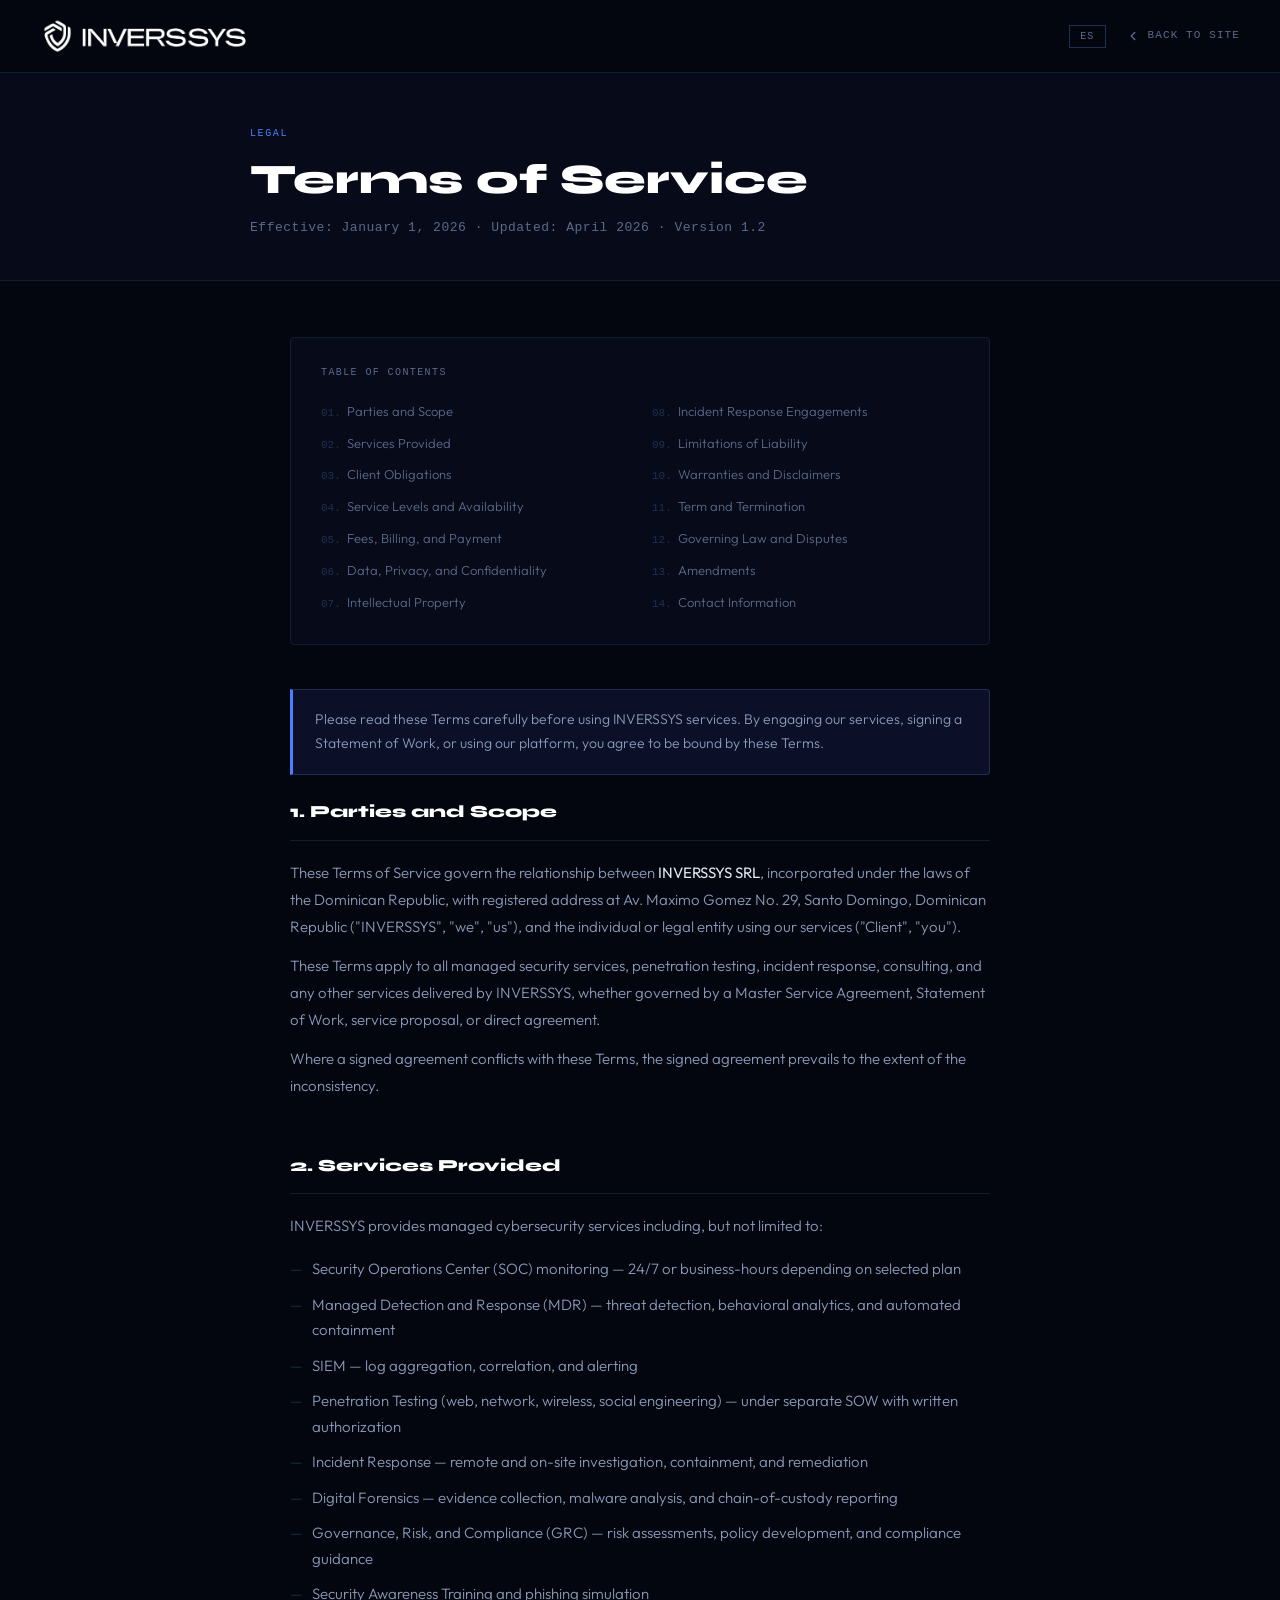
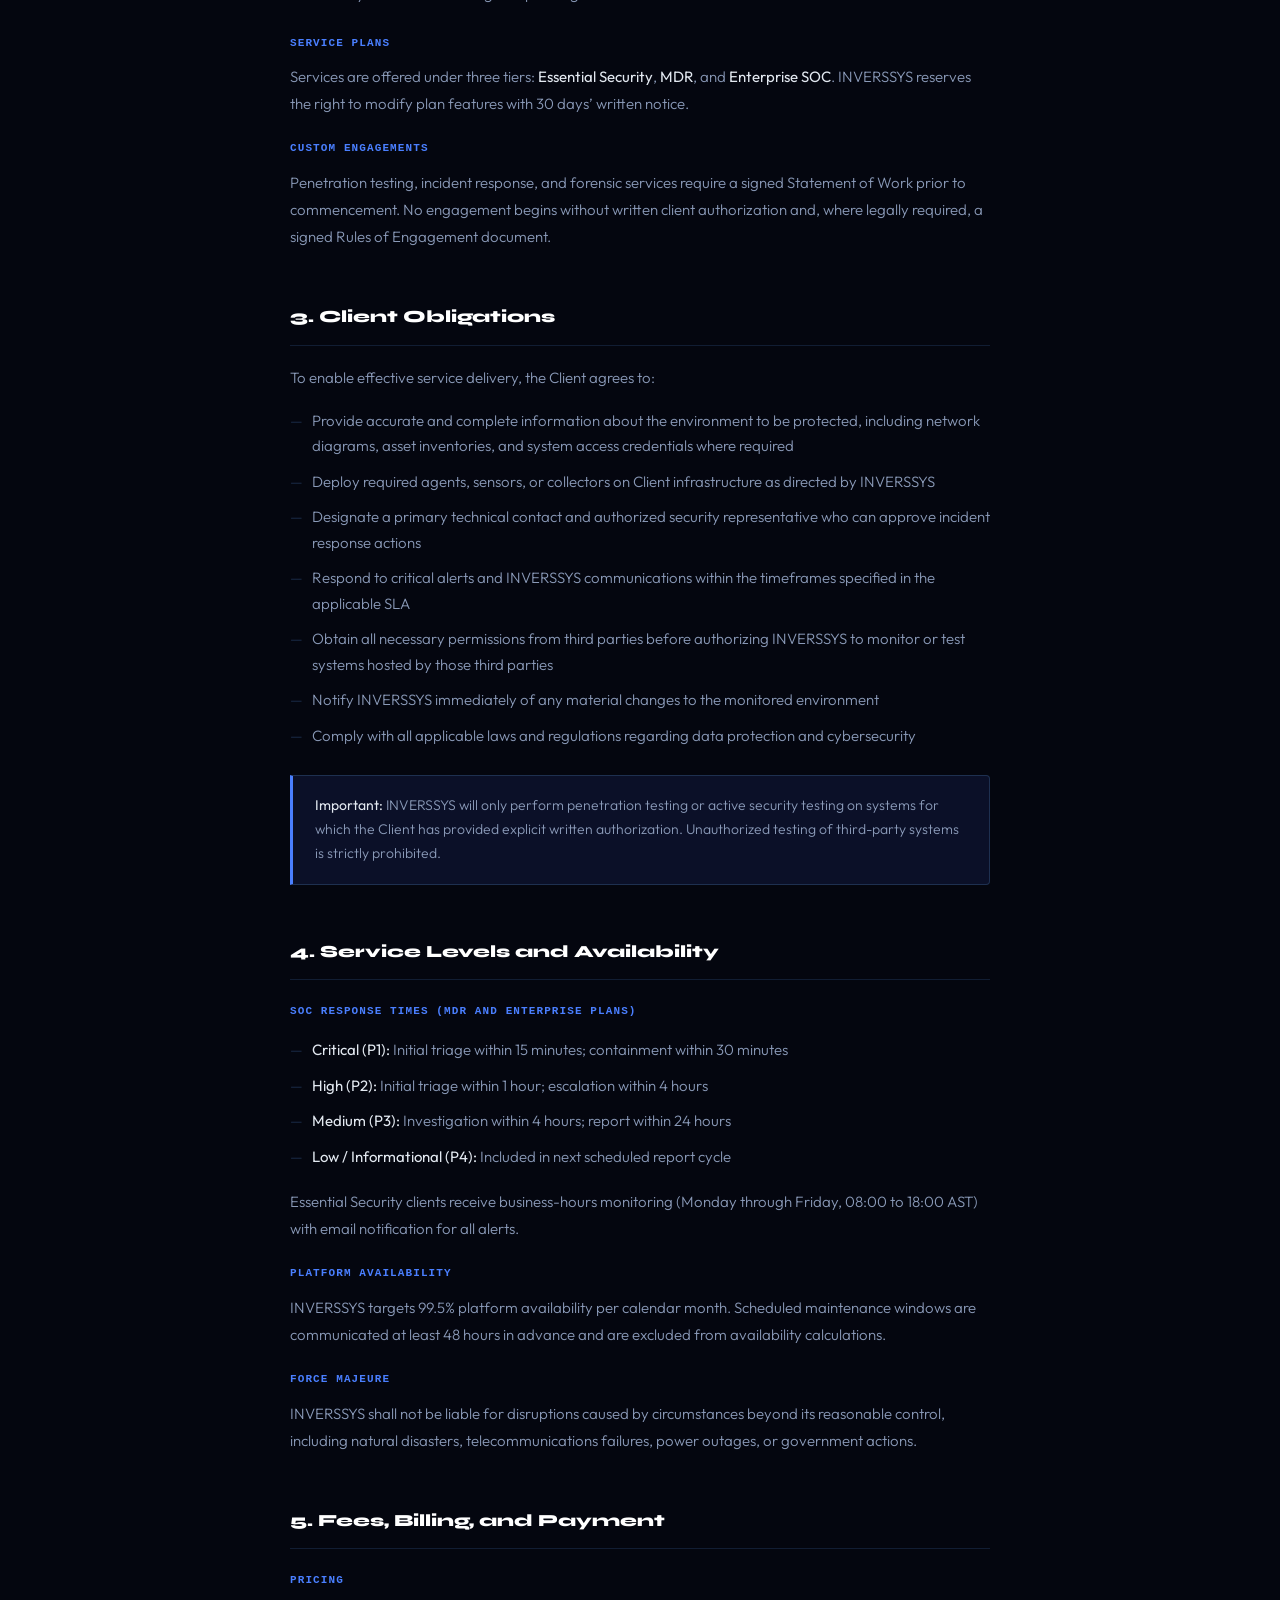
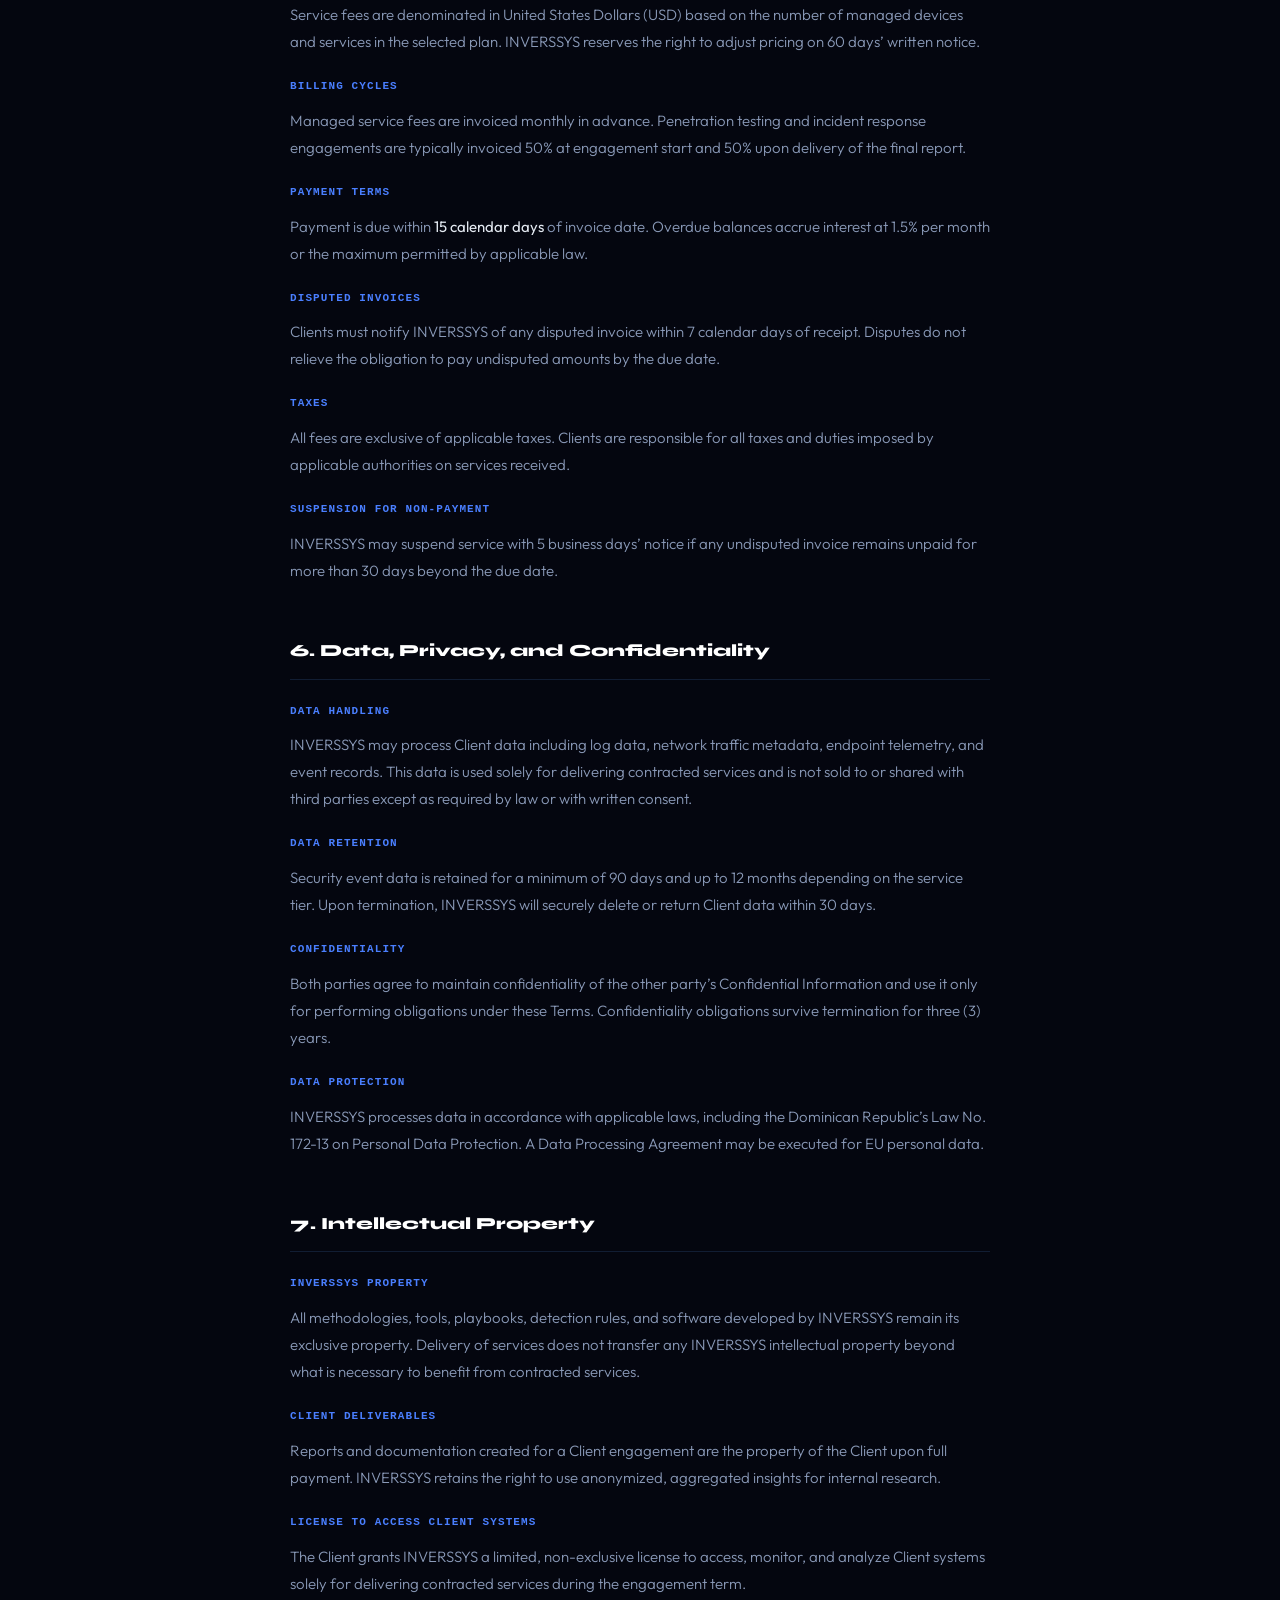
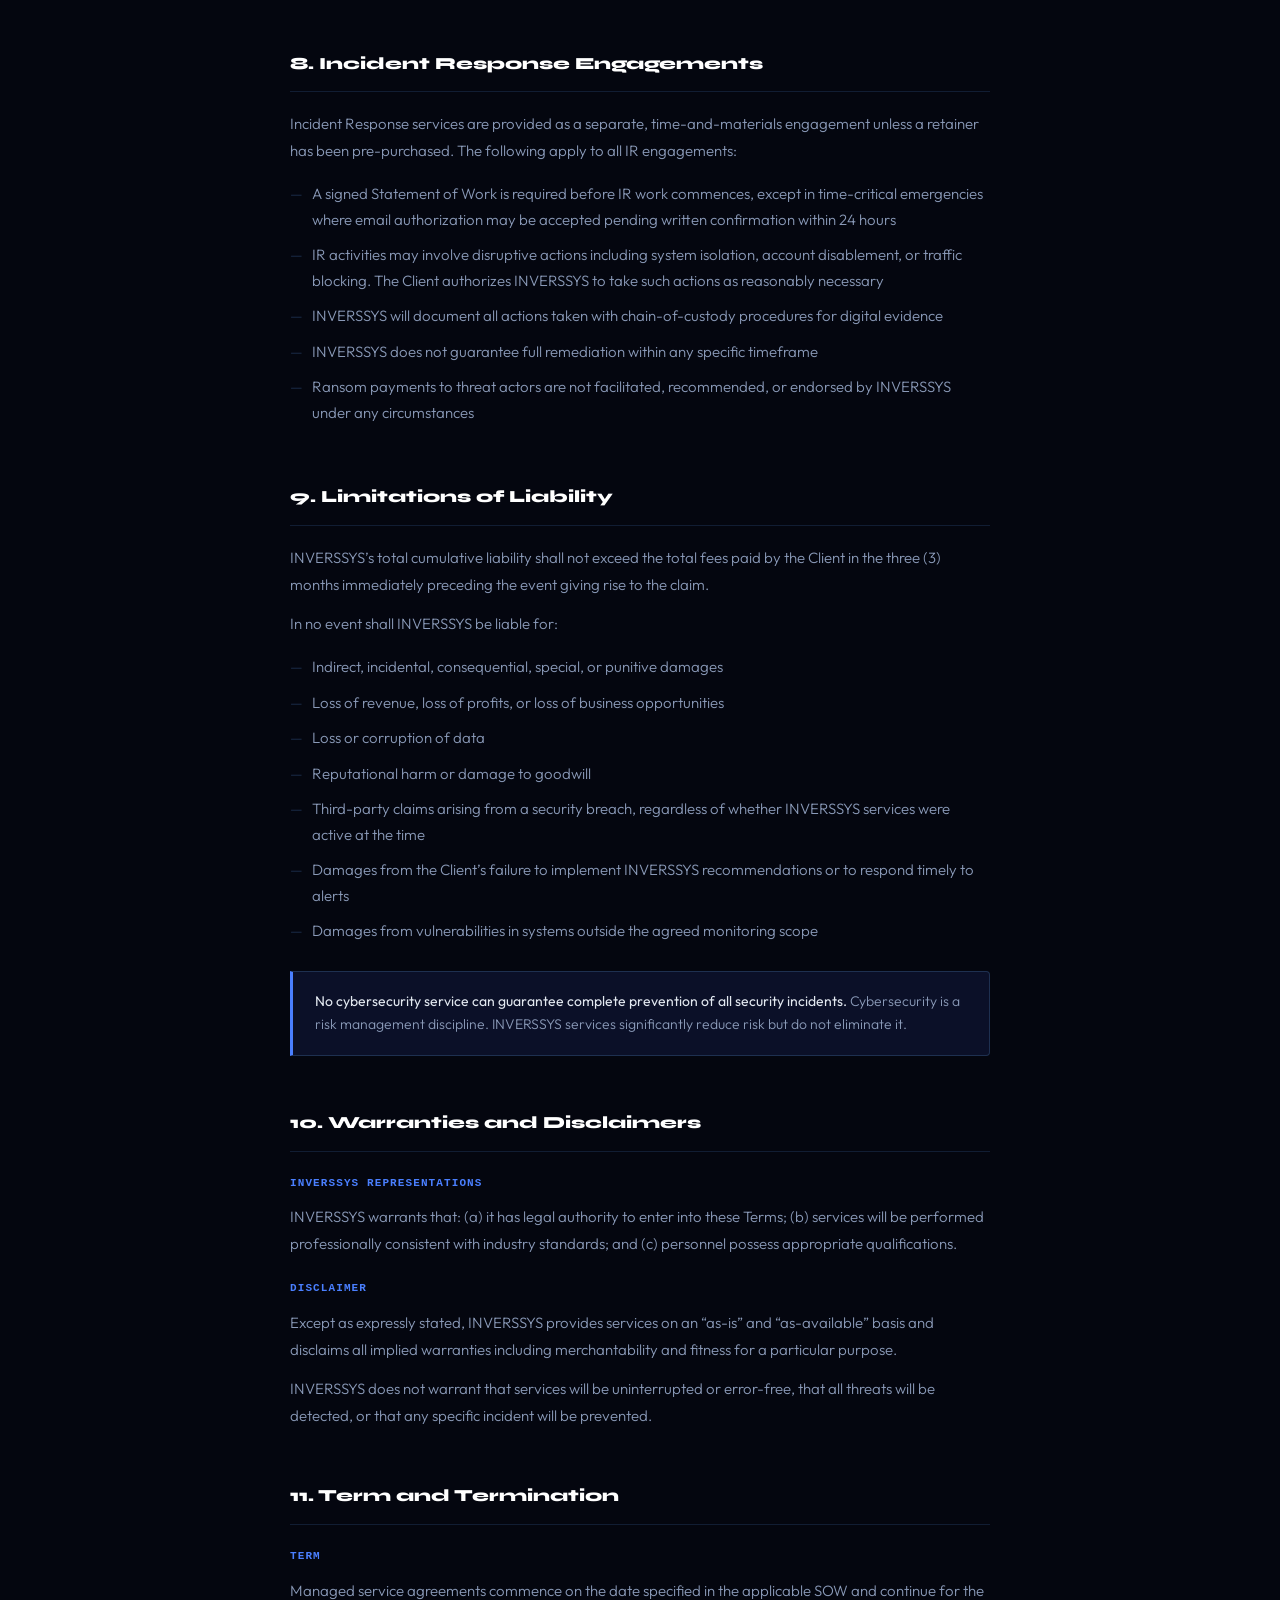
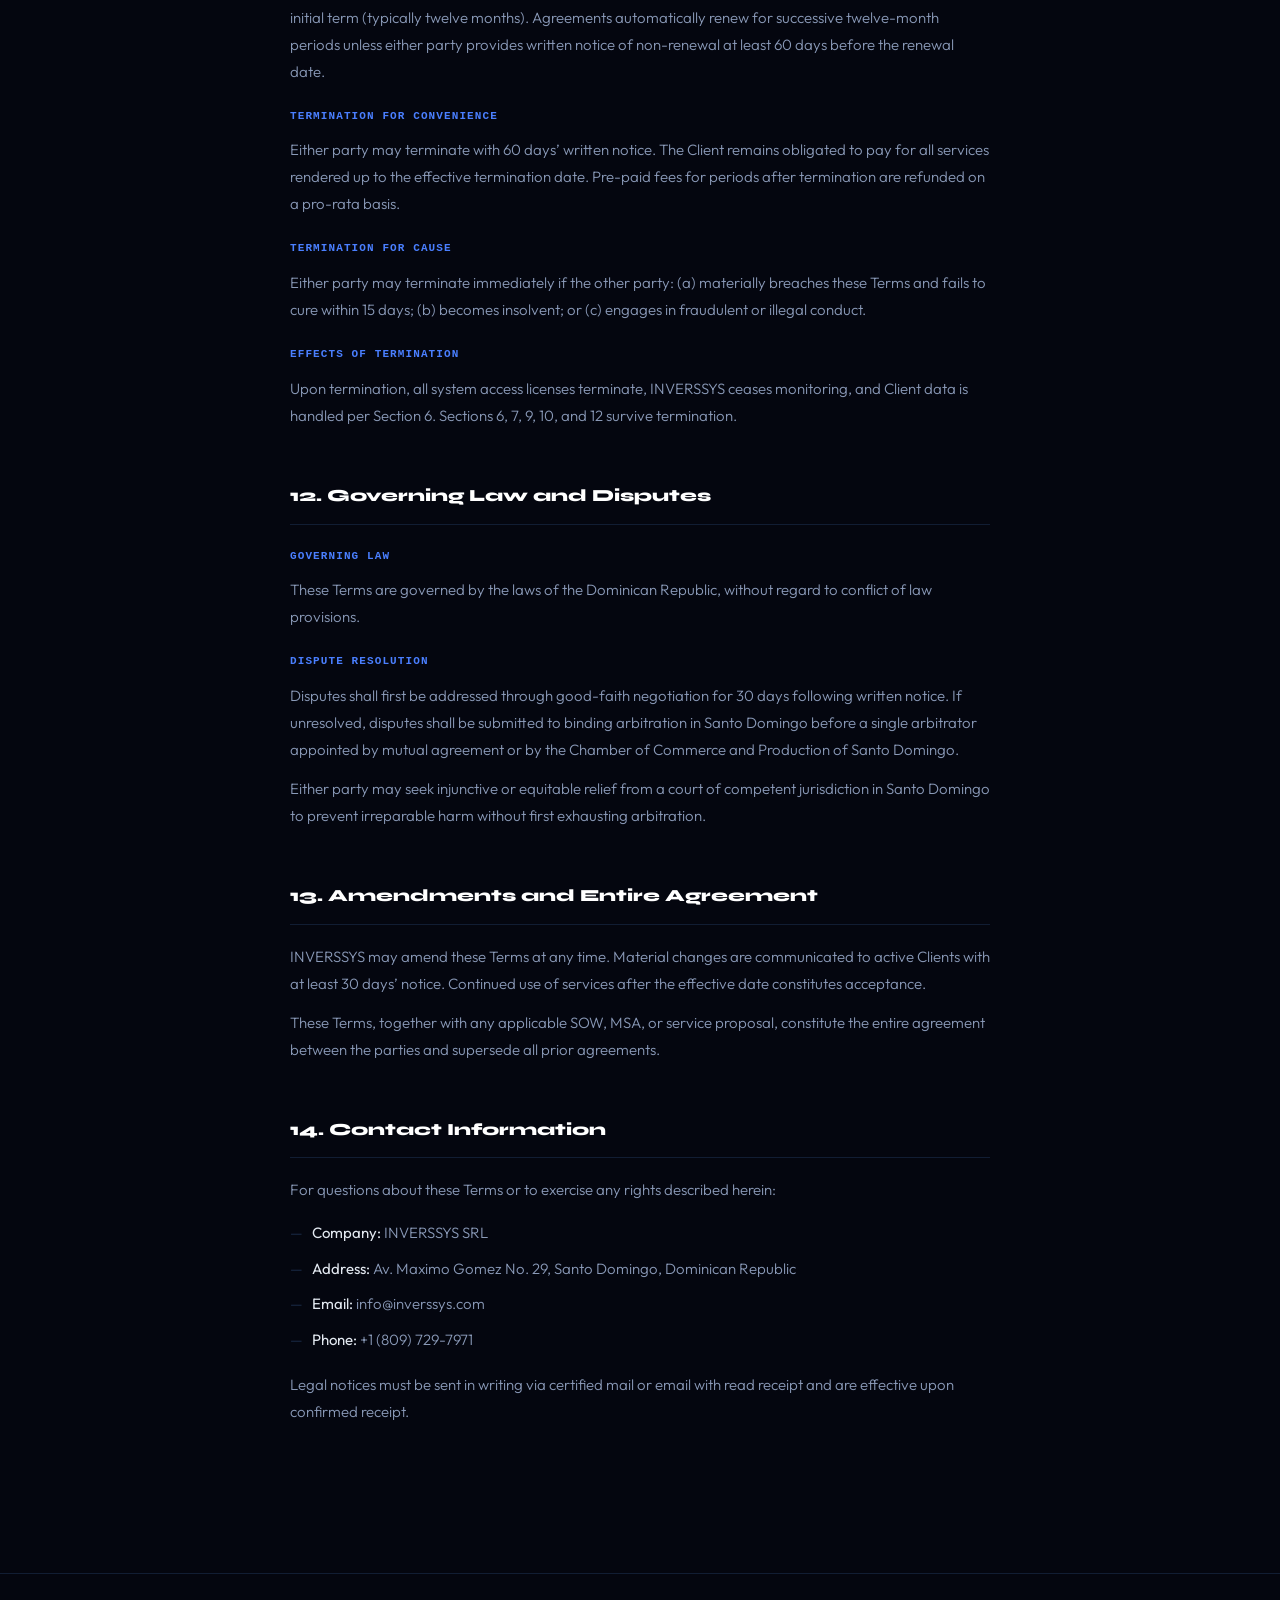
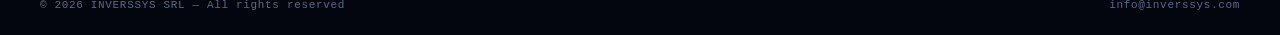
==== commit 7c2737df: "Add files via upload" ====
--- a/terms.html
+++ b/terms.html
@@ -57,10 +57,10 @@
 
 <nav class="tnav">
   <a href="/" class="tnav-logo tnav-logo-link" aria-label="INVERSSYS home">
-    <img src="[data-uri]" alt="INVERSSYS" style="height:28px;display:block;mix-blend-mode:screen;opacity:0.95;">
+    <img src="[data-uri]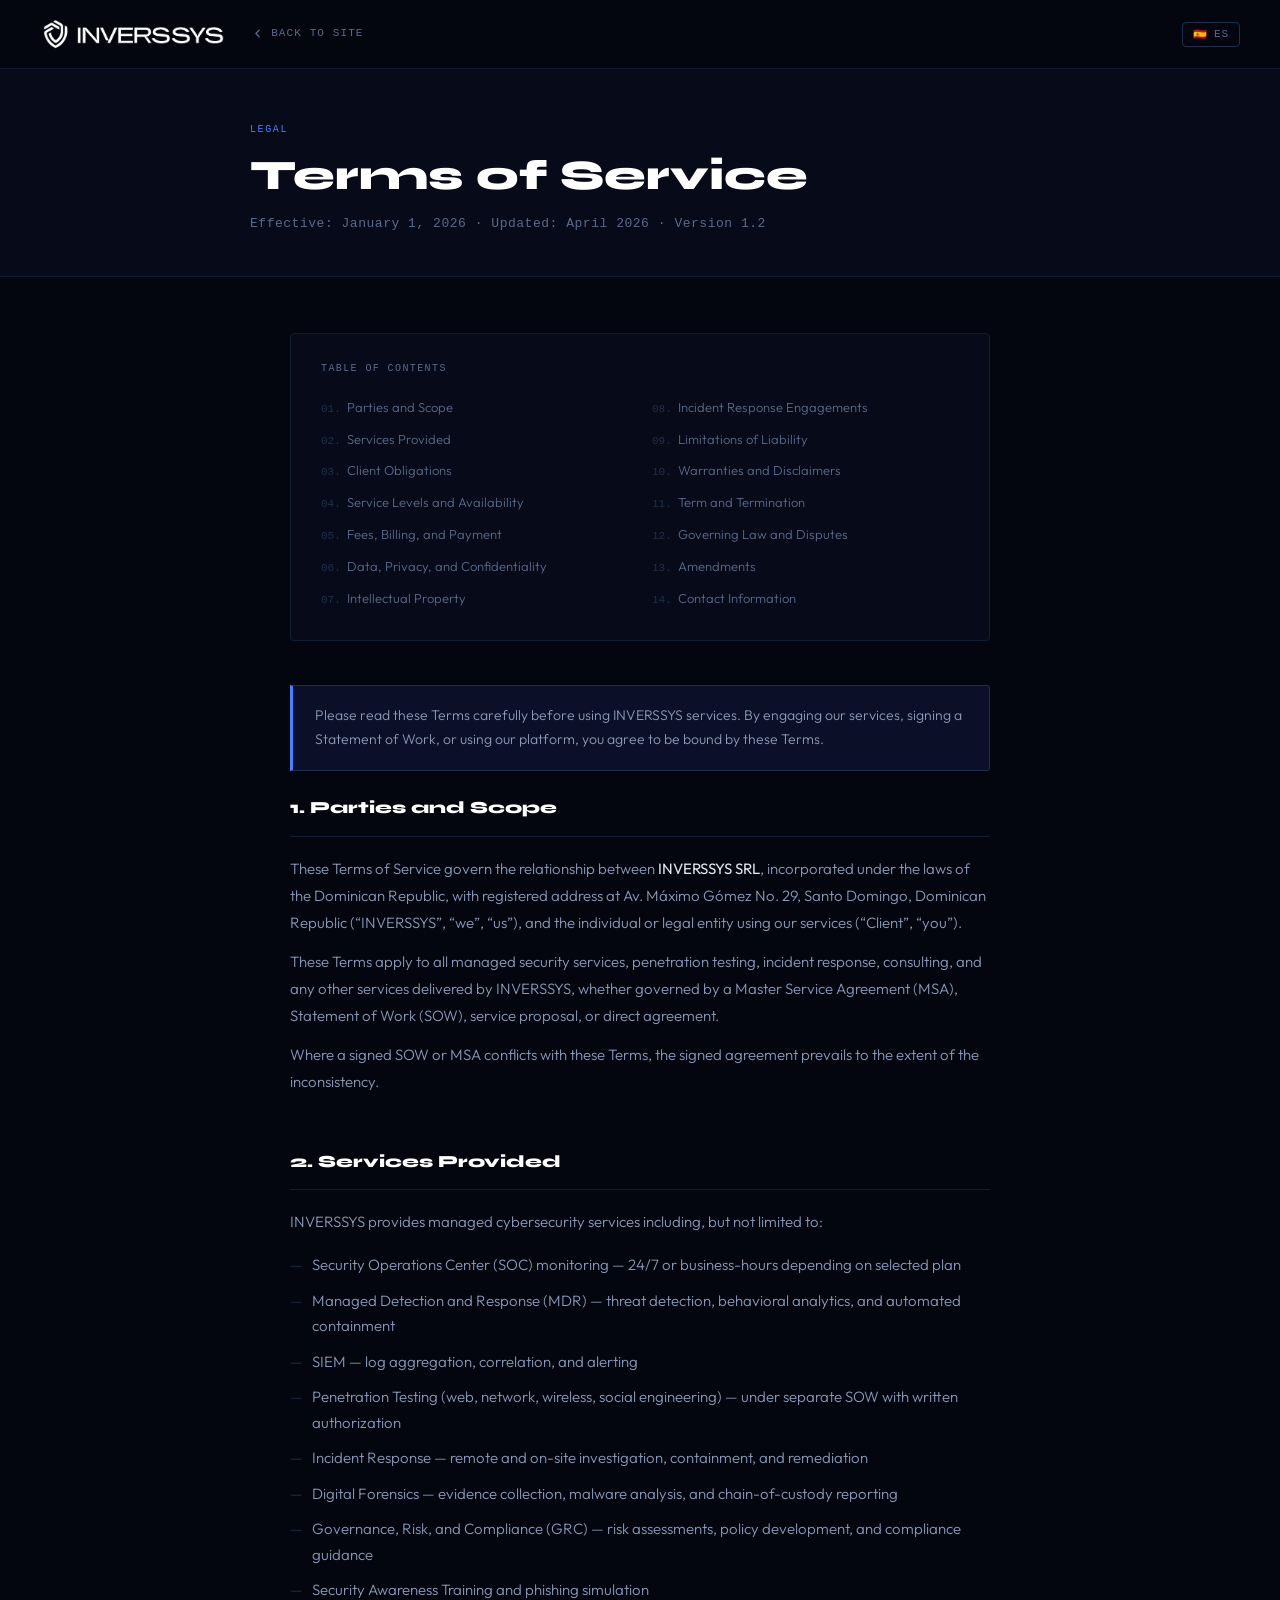
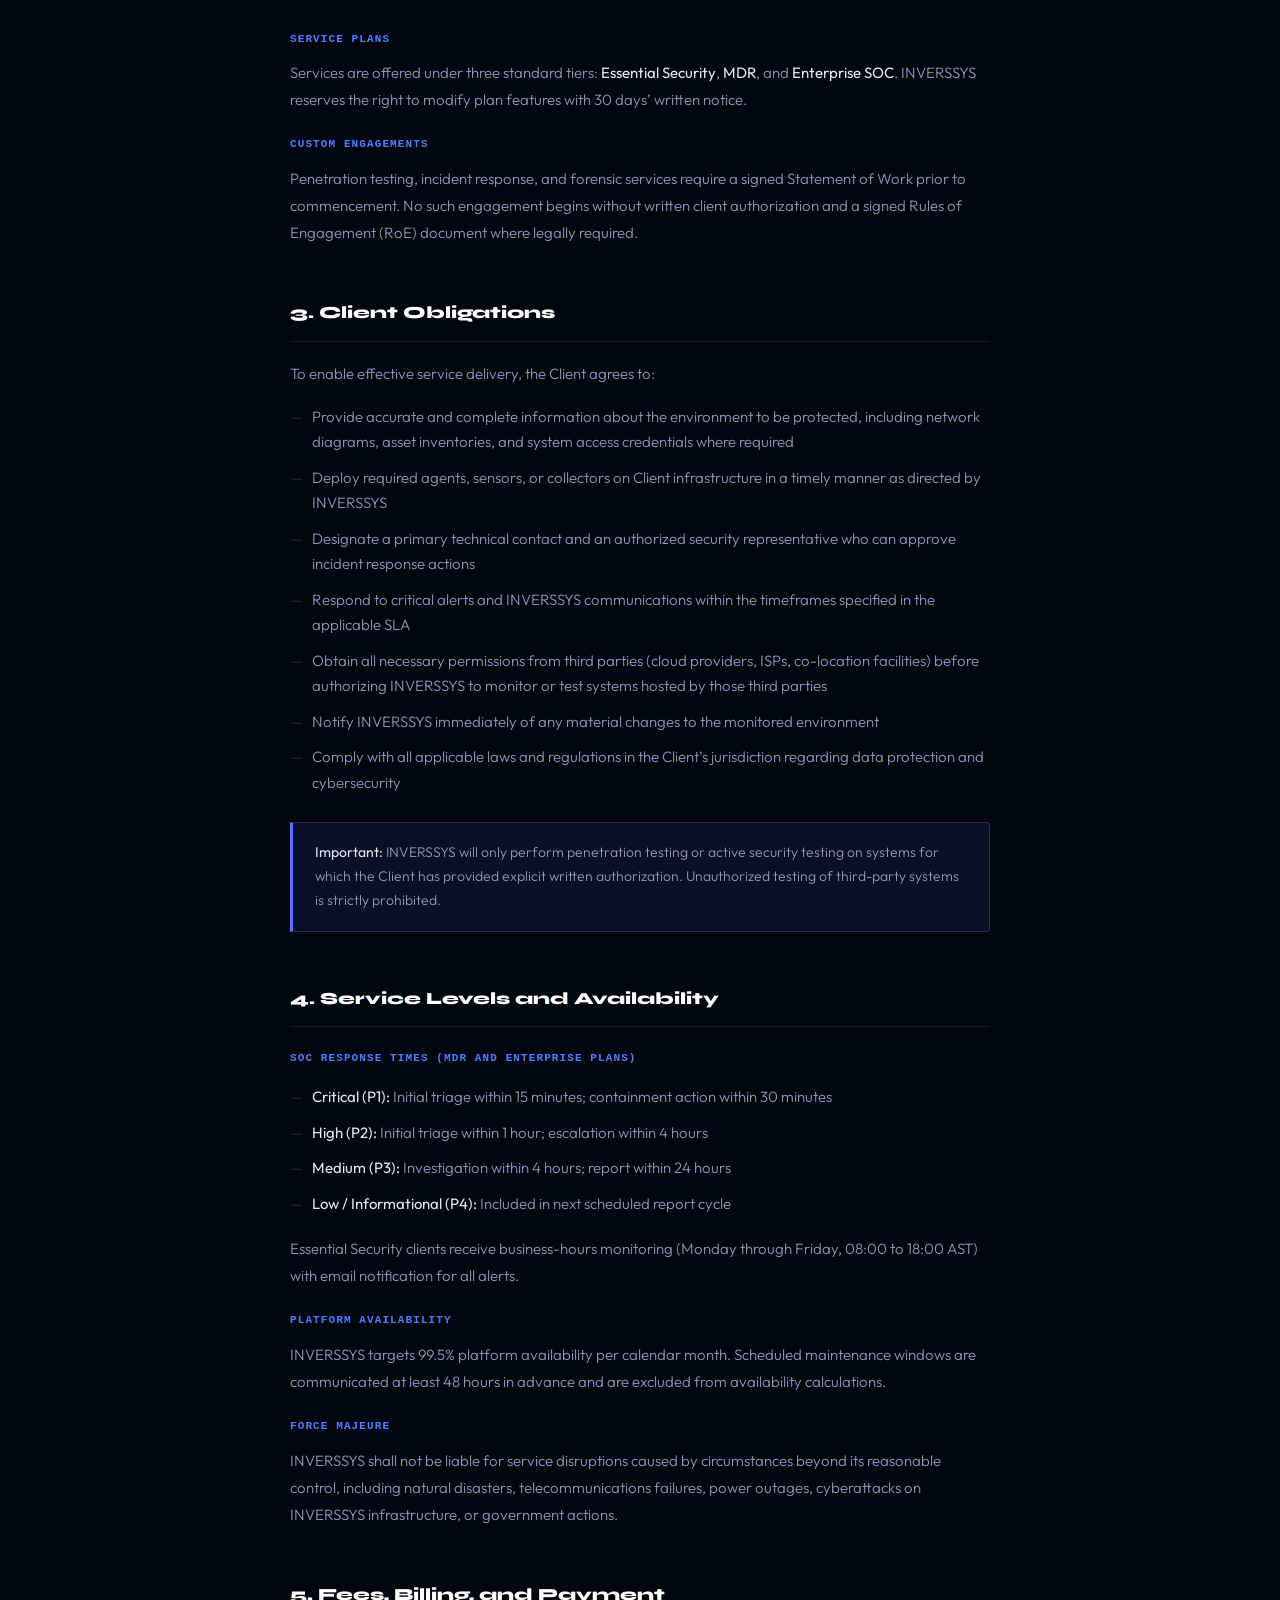
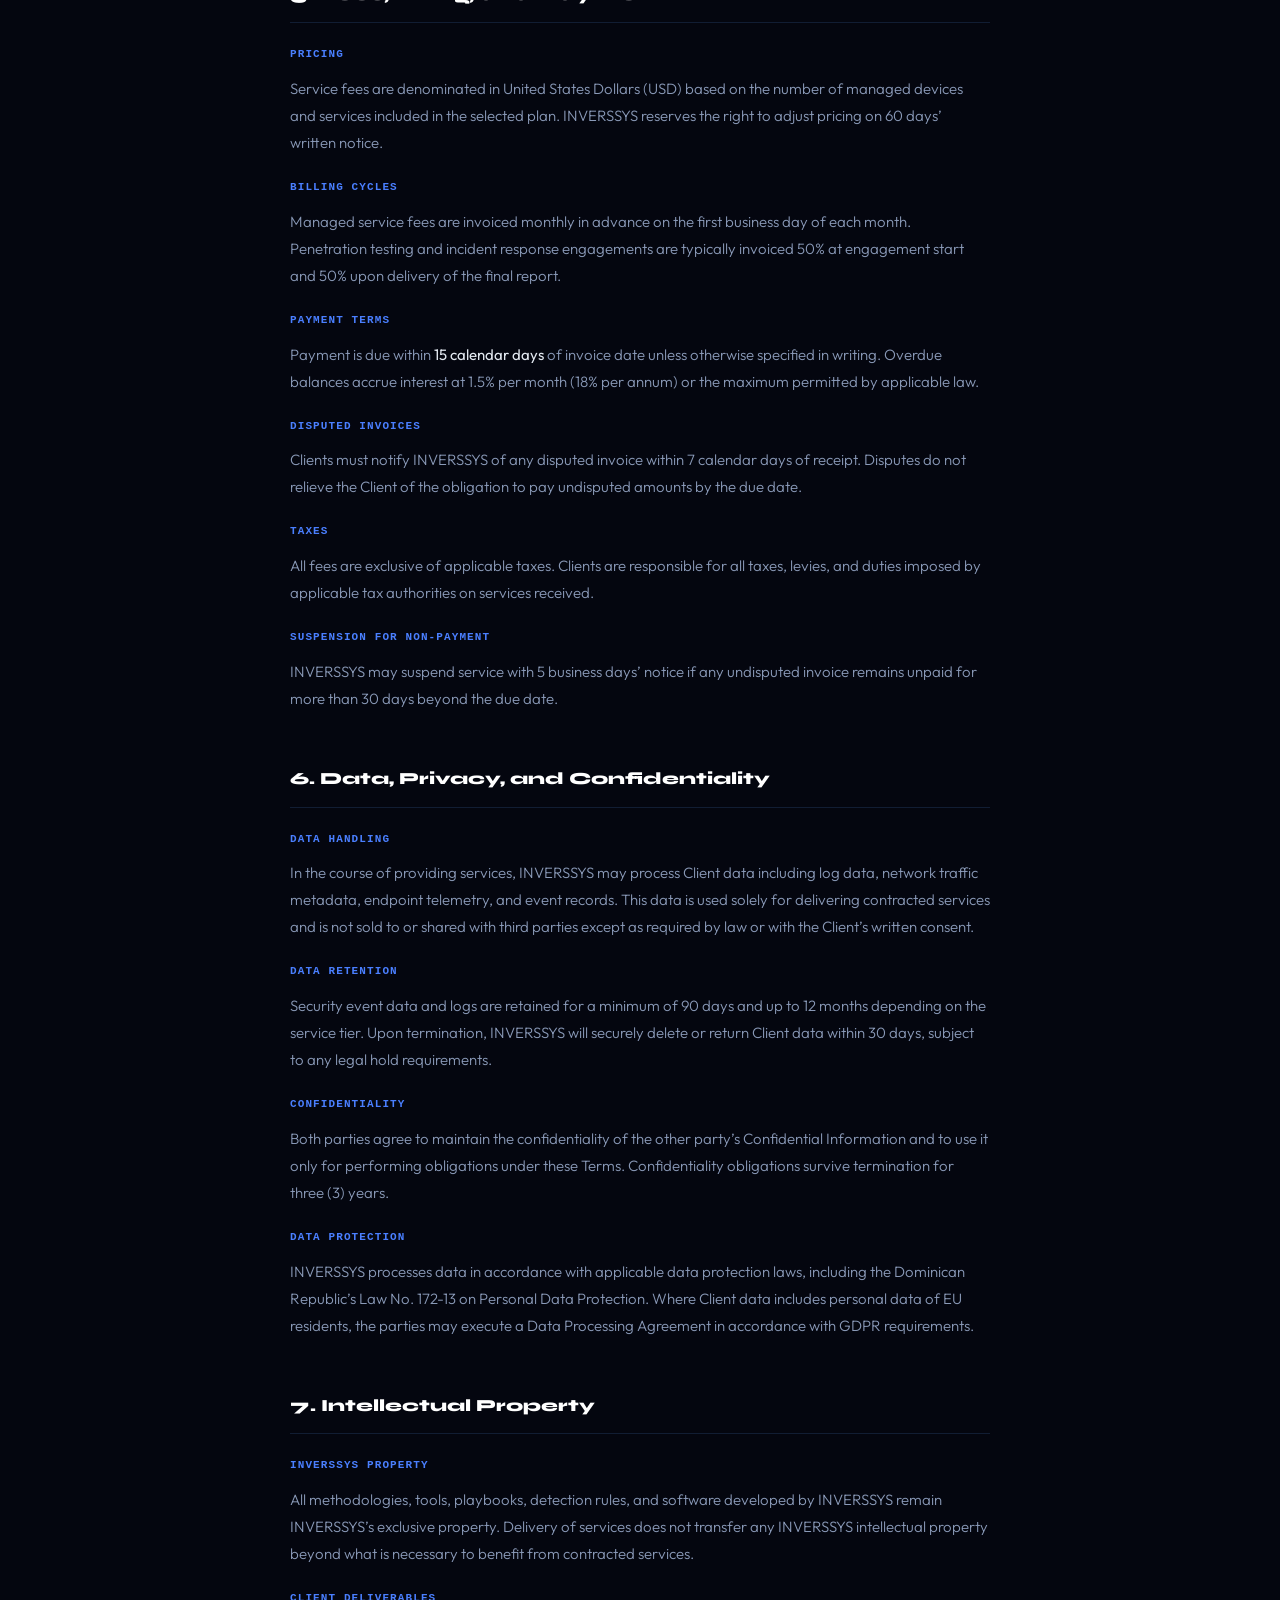
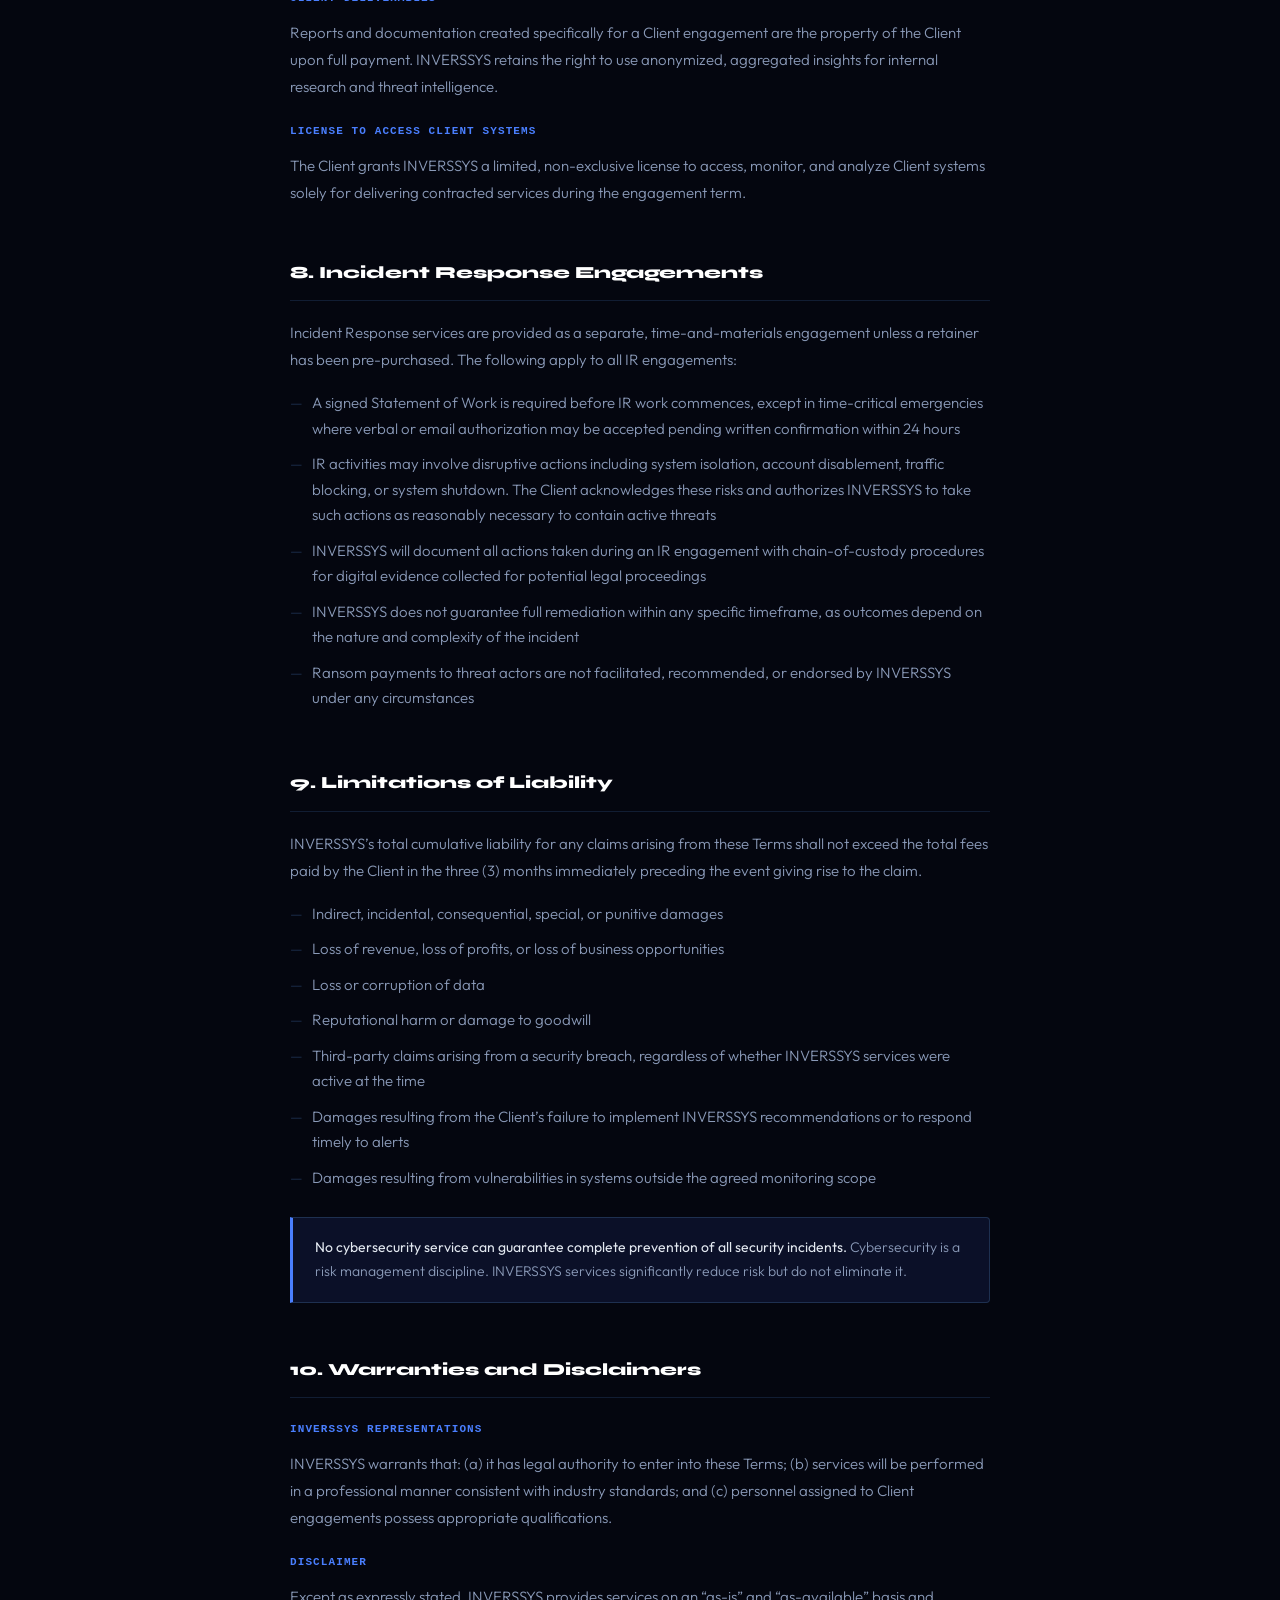
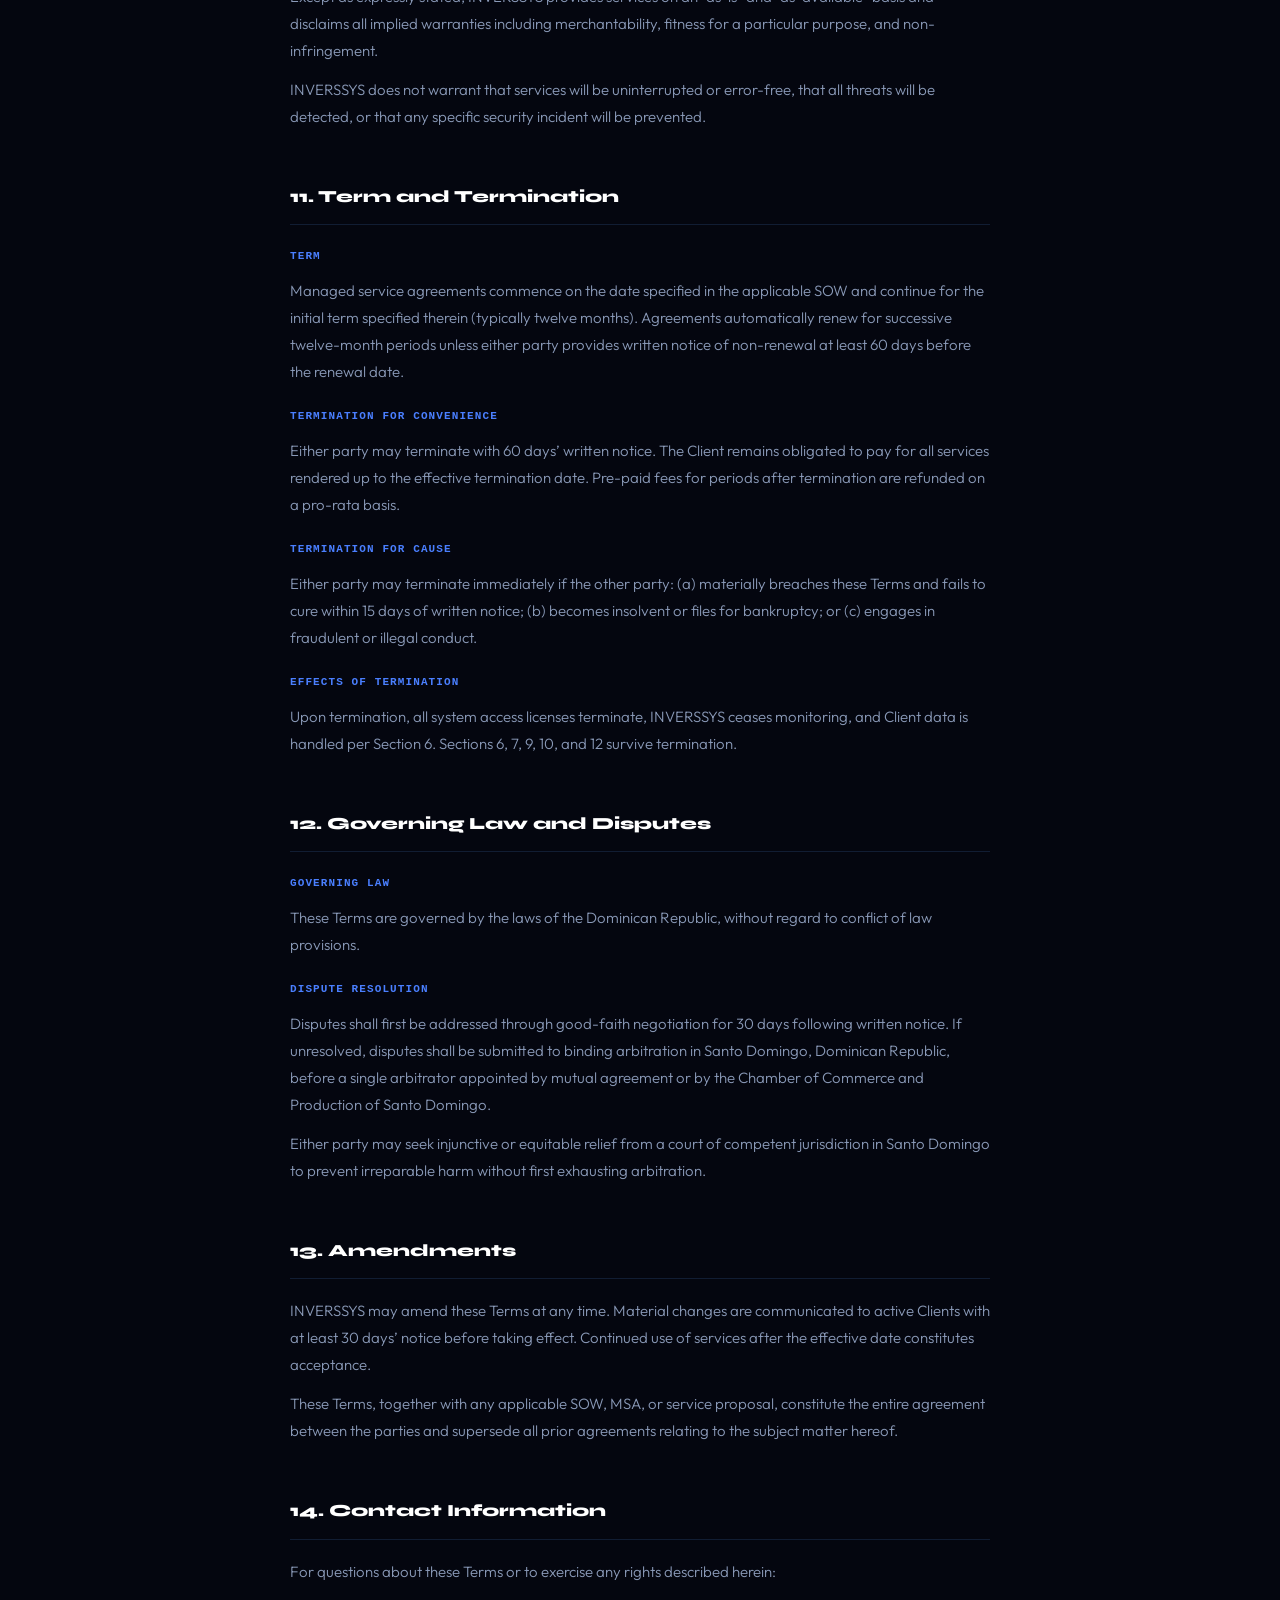
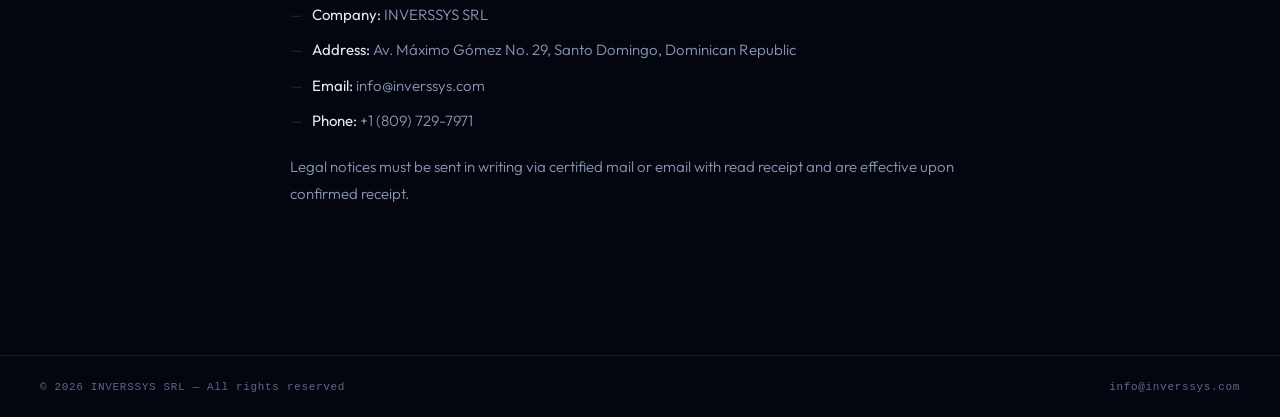
==== commit 4f8b5e55: "Add files via upload" ====
--- a/terms.html
+++ b/terms.html
@@ -10,22 +10,23 @@
 *,*::before,*::after{box-sizing:border-box;margin:0;padding:0}
 html,body{background:#04060f;color:#e2e8f0;min-height:100%}
 body{font-family:'Outfit',sans-serif;font-weight:300;line-height:1.8}
+
 .tnav{display:flex;align-items:center;justify-content:space-between;padding:18px 40px;border-bottom:1px solid #111d33;background:#04060f}
-.tnav-logo{font-family:'Syne',sans-serif;font-size:17px;font-weight:800;color:#fff;text-decoration:none;letter-spacing:0.04em}
-.tnav-right{display:flex;align-items:center;gap:20px}
-.tnav-back{font-family:'Space Mono',monospace;font-size:11px;letter-spacing:0.1em;text-transform:uppercase;color:#5a6a8a;text-decoration:none;display:flex;align-items:center;gap:8px}
+.tnav-left{display:flex;align-items:center;gap:24px}
+.tnav-back{font-family:'Space Mono',monospace;font-size:11px;letter-spacing:0.1em;text-transform:uppercase;color:#5a6a8a;text-decoration:none;display:flex;align-items:center;gap:7px}
 .tnav-back:hover{color:#4a7fff}
-.tlang-btn{background:rgba(255,255,255,0.05);border:1px solid #1e3050;color:#5a6a8a;font-family:'Space Mono',monospace;font-size:11px;letter-spacing:0.1em;cursor:pointer;padding:5px 10px;display:flex;align-items:center;gap:5px;border-radius:2px;transition:all 0.2s}
-.tlang-btn:hover{border-color:#4a7fff;color:#4a7fff}
-.tnav-logo-link{display:inline-block}
-.lang-btn{font-family:'Space Mono',monospace;font-size:10px;letter-spacing:0.12em;text-transform:uppercase;color:#5a6a8a;background:transparent;border:1px solid #1e3050;padding:5px 10px;cursor:pointer;transition:color 0.2s,border-color 0.2s}
-.lang-btn:hover{color:#4a7fff;border-color:#4a7fff}
+.tnav-right{display:flex;align-items:center;gap:16px}
+.lang-toggle{background:transparent;border:1px solid #1e3050;border-radius:4px;color:#5a6a8a;cursor:pointer;font-family:'Space Mono',monospace;font-size:11px;letter-spacing:0.08em;padding:5px 10px;display:flex;align-items:center;gap:6px;transition:border-color .2s,color .2s}
+.lang-toggle:hover{border-color:#4a7fff;color:#fff}
+
 .thero{background:#070a18;border-bottom:1px solid #111d33;padding:52px 40px 40px}
 .thero-inner{max-width:780px;margin:0 auto}
 .teyebrow{font-family:'Space Mono',monospace;font-size:10px;letter-spacing:0.16em;text-transform:uppercase;color:#4a7fff;margin-bottom:14px}
 .thero h1{font-family:'Syne',sans-serif;font-size:clamp(26px,4vw,42px);font-weight:800;line-height:1.08;color:#fff;margin-bottom:14px}
 .thero-meta{font-size:13px;color:#5a6a8a;font-family:'Space Mono',monospace;letter-spacing:0.04em}
+
 .tbody{max-width:780px;margin:0 auto;padding:56px 40px 96px}
+
 .ttoc{background:#070a18;border:1px solid #111d33;padding:26px 30px;margin-bottom:44px;border-radius:4px}
 .ttoc-title{font-family:'Space Mono',monospace;font-size:10px;letter-spacing:0.14em;text-transform:uppercase;color:#5a6a8a;margin-bottom:14px}
 .ttoc ol{list-style:none;counter-reset:toc;columns:2;gap:24px}
@@ -33,6 +34,7 @@
 .ttoc ol li::before{content:counter(toc,decimal-leading-zero)". ";color:#1e3050;font-family:'Space Mono',monospace;font-size:11px}
 .ttoc ol li a{color:#5a6a8a;text-decoration:none}
 .ttoc ol li a:hover{color:#4a7fff}
+
 .tcallout{background:#0b1028;border:1px solid #1e3050;border-left:3px solid #4a7fff;padding:18px 22px;margin:22px 0;font-size:14px;color:#8a9ab8;line-height:1.7;border-radius:0 4px 4px 0}
 .tsec{margin-bottom:52px}
 .tsec h2{font-family:'Syne',sans-serif;font-size:17px;font-weight:800;color:#fff;margin-bottom:18px;padding-bottom:12px;border-bottom:1px solid #111d33}
@@ -43,9 +45,11 @@
 .tsec ul li{font-size:15px;color:#8a9ab8;line-height:1.7;padding:5px 0 5px 22px;position:relative}
 .tsec ul li::before{content:"—";position:absolute;left:0;color:#1e3050}
 .tsec strong{color:#e2e8f0;font-weight:400}
+
 .tfooter{border-top:1px solid #111d33;padding:22px 40px;display:flex;align-items:center;justify-content:space-between;font-family:'Space Mono',monospace;font-size:11px;color:#5a6a8a;letter-spacing:0.06em}
 .tfooter a{color:#5a6a8a;text-decoration:none}
 .tfooter a:hover{color:#fff}
+
 @media(max-width:640px){
   .tnav,.thero,.tbody,.tfooter{padding-left:20px;padding-right:20px}
   .ttoc ol{columns:1}
@@ -56,22 +60,24 @@
 <body>
 
 <nav class="tnav">
-  <a href="/" class="tnav-logo tnav-logo-link" aria-label="INVERSSYS home">
-    <img src="[data-uri]" alt="INVERSSYS" style="height:36px;display:block;mix-blend-mode:screen;">
-  </a>
-  <div class="tnav-right">
-    <button class="lang-btn" id="terms-lang-btn" type="button" onclick="toggleTermsLang()">ES</button>
+  <div class="tnav-left">
+    <a href="/"><img src="[data-uri]" alt="INVERSSYS" style="height:32px;display:block;mix-blend-mode:screen;"></a>
     <a href="/" class="tnav-back">
-      <svg width="14" height="14" viewBox="0 0 24 24" fill="none" stroke="currentColor" stroke-width="2.5" stroke-linecap="round" stroke-linejoin="round"><polyline points="15 18 9 12 15 6"/></svg>
+      <svg width="13" height="13" viewBox="0 0 24 24" fill="none" stroke="currentColor" stroke-width="2.5" stroke-linecap="round" stroke-linejoin="round"><polyline points="15 18 9 12 15 6"/></svg>
       <span id="t-back">Back to site</span>
     </a>
+  </div>
+  <div class="tnav-right">
+    <button class="lang-toggle" id="t-lang-btn">
+      <span id="t-flag">&#127466;&#127480;</span><span id="t-label">ES</span>
+    </button>
   </div>
 </nav>
 
 <div class="thero">
   <div class="thero-inner">
     <p class="teyebrow" id="t-eyebrow">Legal</p>
-    <h1 id="t-title">Terms of Service</h1>
+    <h1 id="t-h1">Terms of Service</h1>
     <p class="thero-meta" id="t-meta">Effective: January 1, 2026 &middot; Updated: April 2026 &middot; Version 1.2</p>
   </div>
 </div>
@@ -80,7 +86,7 @@
 
   <div class="ttoc">
     <p class="ttoc-title" id="t-toc-title">Table of Contents</p>
-    <ol>
+    <ol id="t-toc-list">
       <li><a href="#s1" id="toc1">Parties and Scope</a></li>
       <li><a href="#s2" id="toc2">Services Provided</a></li>
       <li><a href="#s3" id="toc3">Client Obligations</a></li>
@@ -98,667 +104,283 @@
     </ol>
   </div>
 
-  <div class="tcallout" id="t-intro"><span id="tcallout-top">Please read these Terms carefully before using INVERSSYS services. By engaging our services, signing a Statement of Work, or using our platform, you agree to be bound by these Terms.</span></div>
-
-  <!-- S1 -->
+  <div class="tcallout" id="t-intro"></div>
+
   <div class="tsec" id="s1">
-    <h2 id="h1">1. Parties and Scope</h2>
-    <p id="s1p1">These Terms of Service govern the relationship between <strong>INVERSSYS SRL</strong>, incorporated under the laws of the Dominican Republic, with registered address at Av. Maximo Gomez No. 29, Santo Domingo, Dominican Republic ("INVERSSYS", "we", "us"), and the individual or legal entity using our services ("Client", "you").</p>
-    <p id="s1p2">These Terms apply to all managed security services, penetration testing, incident response, consulting, and any other services delivered by INVERSSYS, whether governed by a Master Service Agreement, Statement of Work, service proposal, or direct agreement.</p>
-    <p id="s1p3">Where a signed agreement conflicts with these Terms, the signed agreement prevails to the extent of the inconsistency.</p>
-  </div>
-
-  <!-- S2 -->
+    <h2 id="s1-h"></h2>
+    <p id="s1-p1"></p><p id="s1-p2"></p><p id="s1-p3"></p>
+  </div>
+
   <div class="tsec" id="s2">
-    <h2 id="h2">2. Services Provided</h2>
-    <p id="s2p1">INVERSSYS provides managed cybersecurity services including, but not limited to:</p>
-    <ul id="s2list">
-      <li id="s2li1">Security Operations Center (SOC) monitoring — 24/7 or business-hours depending on selected plan</li>
-      <li id="s2li2">Managed Detection and Response (MDR) — threat detection, behavioral analytics, and automated containment</li>
-      <li id="s2li3">SIEM — log aggregation, correlation, and alerting</li>
-      <li id="s2li4">Penetration Testing (web, network, wireless, social engineering) — under separate SOW with written authorization</li>
-      <li id="s2li5">Incident Response — remote and on-site investigation, containment, and remediation</li>
-      <li id="s2li6">Digital Forensics — evidence collection, malware analysis, and chain-of-custody reporting</li>
-      <li id="s2li7">Governance, Risk, and Compliance (GRC) — risk assessments, policy development, and compliance guidance</li>
-      <li id="s2li8">Security Awareness Training and phishing simulation</li>
-    </ul>
-    <h3 id="s2h3a">Service Plans</h3>
-    <p id="s2p2">Services are offered under three tiers: <strong>Essential Security</strong>, <strong>MDR</strong>, and <strong>Enterprise SOC</strong>. INVERSSYS reserves the right to modify plan features with 30 days' written notice.</p>
-    <h3 id="s2h3b">Custom Engagements</h3>
-    <p id="s2p3">Penetration testing, incident response, and forensic services require a signed Statement of Work prior to commencement. No engagement begins without written client authorization and, where legally required, a signed Rules of Engagement document.</p>
-  </div>
-
-  <!-- S3 -->
+    <h2 id="s2-h"></h2>
+    <p id="s2-p1"></p>
+    <ul id="s2-ul"></ul>
+    <h3 id="s2-h3a"></h3><p id="s2-p2"></p>
+    <h3 id="s2-h3b"></h3><p id="s2-p3"></p>
+  </div>
+
   <div class="tsec" id="s3">
-    <h2 id="h3">3. Client Obligations</h2>
-    <p id="s3p1">To enable effective service delivery, the Client agrees to:</p>
-    <ul>
-      <li id="s3li1">Provide accurate and complete information about the environment to be protected, including network diagrams, asset inventories, and system access credentials where required</li>
-      <li id="s3li2">Deploy required agents, sensors, or collectors on Client infrastructure as directed by INVERSSYS</li>
-      <li id="s3li3">Designate a primary technical contact and authorized security representative who can approve incident response actions</li>
-      <li id="s3li4">Respond to critical alerts and INVERSSYS communications within the timeframes specified in the applicable SLA</li>
-      <li id="s3li5">Obtain all necessary permissions from third parties before authorizing INVERSSYS to monitor or test systems hosted by those third parties</li>
-      <li id="s3li6">Notify INVERSSYS immediately of any material changes to the monitored environment</li>
-      <li id="s3li7">Comply with all applicable laws and regulations regarding data protection and cybersecurity</li>
-    </ul>
-    <div class="tcallout" id="s3callout"><strong>Important:</strong> INVERSSYS will only perform penetration testing or active security testing on systems for which the Client has provided explicit written authorization. Unauthorized testing of third-party systems is strictly prohibited.</div>
-  </div>
-
-  <!-- S4 -->
+    <h2 id="s3-h"></h2>
+    <p id="s3-p1"></p>
+    <ul id="s3-ul"></ul>
+    <div class="tcallout" id="s3-callout"></div>
+  </div>
+
   <div class="tsec" id="s4">
-    <h2 id="h4">4. Service Levels and Availability</h2>
-    <h3 id="s4h3a">SOC Response Times (MDR and Enterprise plans)</h3>
-    <ul>
-      <li id="s4li1"><strong>Critical (P1):</strong> Initial triage within 15 minutes; containment within 30 minutes</li>
-      <li id="s4li2"><strong>High (P2):</strong> Initial triage within 1 hour; escalation within 4 hours</li>
-      <li id="s4li3"><strong>Medium (P3):</strong> Investigation within 4 hours; report within 24 hours</li>
-      <li id="s4li4"><strong>Low / Informational (P4):</strong> Included in next scheduled report cycle</li>
-    </ul>
-    <p id="s4p1">Essential Security clients receive business-hours monitoring (Monday through Friday, 08:00 to 18:00 AST) with email notification for all alerts.</p>
-    <h3 id="s4h3b">Platform Availability</h3>
-    <p id="s4p2">INVERSSYS targets 99.5% platform availability per calendar month. Scheduled maintenance windows are communicated at least 48 hours in advance and are excluded from availability calculations.</p>
-    <h3 id="s4h3c">Force Majeure</h3>
-    <p id="s4p3">INVERSSYS shall not be liable for disruptions caused by circumstances beyond its reasonable control, including natural disasters, telecommunications failures, power outages, cyberattacks on INVERSSYS infrastructure, or government actions.</p>
-  </div>
-
-  <!-- S5 -->
+    <h2 id="s4-h"></h2>
+    <h3 id="s4-h3a"></h3>
+    <ul id="s4-ul"></ul>
+    <p id="s4-p1"></p>
+    <h3 id="s4-h3b"></h3><p id="s4-p2"></p>
+    <h3 id="s4-h3c"></h3><p id="s4-p3"></p>
+  </div>
+
   <div class="tsec" id="s5">
-    <h2 id="h5">5. Fees, Billing, and Payment</h2>
-    <h3 id="s5h3a">Pricing</h3>
-    <p id="s5p1">Service fees are denominated in United States Dollars (USD) based on the number of managed devices and services included in the selected plan. INVERSSYS reserves the right to adjust pricing on 60 days' written notice.</p>
-    <h3 id="s5h3b">Billing Cycles</h3>
-    <p id="s5p2">Managed service fees are invoiced monthly in advance. Penetration testing and incident response engagements are typically invoiced 50% at engagement start and 50% upon delivery of the final report.</p>
-    <h3 id="s5h3c">Payment Terms</h3>
-    <p id="s5p3">Payment is due within <strong>15 calendar days</strong> of invoice date. Overdue balances accrue interest at 1.5% per month or the maximum permitted by applicable law, whichever is lower.</p>
-    <h3 id="s5h3d">Disputed Invoices</h3>
-    <p id="s5p4">Clients must notify INVERSSYS of any disputed invoice within 7 calendar days of receipt. Disputes do not relieve the obligation to pay undisputed amounts by the due date.</p>
-    <h3 id="s5h3e">Taxes</h3>
-    <p id="s5p5">All fees are exclusive of applicable taxes. Clients are responsible for all taxes and duties imposed by applicable tax authorities on services received.</p>
-    <h3 id="s5h3f">Suspension for Non-Payment</h3>
-    <p id="s5p6">INVERSSYS may suspend service with 5 business days' notice if any undisputed invoice remains unpaid for more than 30 days beyond the due date.</p>
-  </div>
-
-  <!-- S6 -->
+    <h2 id="s5-h"></h2>
+    <h3 id="s5-h3a"></h3><p id="s5-p1"></p>
+    <h3 id="s5-h3b"></h3><p id="s5-p2"></p>
+    <h3 id="s5-h3c"></h3><p id="s5-p3"></p>
+    <h3 id="s5-h3d"></h3><p id="s5-p4"></p>
+    <h3 id="s5-h3e"></h3><p id="s5-p5"></p>
+    <h3 id="s5-h3f"></h3><p id="s5-p6"></p>
+  </div>
+
   <div class="tsec" id="s6">
-    <h2 id="h6">6. Data, Privacy, and Confidentiality</h2>
-    <h3 id="s6h3a">Data Handling</h3>
-    <p id="s6p1">In the course of providing services, INVERSSYS may process Client data including log data, network traffic metadata, endpoint telemetry, and event records. This data is used solely for delivering contracted services and is not sold to or shared with third parties except as required by law or with the Client's written consent.</p>
-    <h3 id="s6h3b">Data Retention</h3>
-    <p id="s6p2">Security event data is retained for a minimum of 90 days and up to 12 months depending on the service tier. Upon termination, INVERSSYS will securely delete or return Client data within 30 days, subject to any legal hold requirements.</p>
-    <h3 id="s6h3c">Confidentiality</h3>
-    <p id="s6p3">Both parties agree to maintain confidentiality of the other party's Confidential Information and to use it only for performing obligations under these Terms. Confidentiality obligations survive termination for three (3) years.</p>
-    <h3 id="s6h3d">Data Protection</h3>
-    <p id="s6p4">INVERSSYS processes data in accordance with applicable data protection laws, including the Dominican Republic's Law No. 172-13 on Personal Data Protection. Where Client data includes personal data of EU residents, the parties may execute a Data Processing Agreement in accordance with GDPR requirements.</p>
-  </div>
-
-  <!-- S7 -->
+    <h2 id="s6-h"></h2>
+    <h3 id="s6-h3a"></h3><p id="s6-p1"></p>
+    <h3 id="s6-h3b"></h3><p id="s6-p2"></p>
+    <h3 id="s6-h3c"></h3><p id="s6-p3"></p>
+    <h3 id="s6-h3d"></h3><p id="s6-p4"></p>
+  </div>
+
   <div class="tsec" id="s7">
-    <h2 id="h7">7. Intellectual Property</h2>
-    <h3 id="s7h3a">INVERSSYS Property</h3>
-    <p id="s7p1">All methodologies, tools, playbooks, detection rules, and software developed by INVERSSYS remain INVERSSYS's exclusive property. Delivery of services does not transfer any INVERSSYS intellectual property beyond what is necessary to benefit from contracted services.</p>
-    <h3 id="s7h3b">Client Deliverables</h3>
-    <p id="s7p2">Reports and documentation created specifically for a Client engagement are the property of the Client upon full payment. INVERSSYS retains the right to use anonymized, aggregated insights for internal research and threat intelligence.</p>
-    <h3 id="s7h3c">License to Access Client Systems</h3>
-    <p id="s7p3">The Client grants INVERSSYS a limited, non-exclusive license to access, monitor, and analyze Client systems solely for delivering contracted services during the engagement term.</p>
-  </div>
-
-  <!-- S8 -->
+    <h2 id="s7-h"></h2>
+    <h3 id="s7-h3a"></h3><p id="s7-p1"></p>
+    <h3 id="s7-h3b"></h3><p id="s7-p2"></p>
+    <h3 id="s7-h3c"></h3><p id="s7-p3"></p>
+  </div>
+
   <div class="tsec" id="s8">
-    <h2 id="h8">8. Incident Response Engagements</h2>
-    <p id="s8p1">Incident Response services are provided as a separate, time-and-materials engagement unless a retainer has been pre-purchased. The following apply to all IR engagements:</p>
-    <ul>
-      <li id="s8li1">A signed Statement of Work is required before IR work commences, except in time-critical emergencies where email authorization may be accepted pending written confirmation within 24 hours</li>
-      <li id="s8li2">IR activities may involve disruptive actions including system isolation, account disablement, traffic blocking, or system shutdown. The Client acknowledges these risks and authorizes INVERSSYS to take such actions as reasonably necessary</li>
-      <li id="s8li3">INVERSSYS will document all actions taken with chain-of-custody procedures for digital evidence collected for potential legal proceedings</li>
-      <li id="s8li4">INVERSSYS does not guarantee full remediation within any specific timeframe, as outcomes depend on the nature and complexity of the incident</li>
-      <li id="s8li5">Ransom payments to threat actors are not facilitated, recommended, or endorsed by INVERSSYS under any circumstances</li>
-    </ul>
-  </div>
-
-  <!-- S9 -->
+    <h2 id="s8-h"></h2>
+    <p id="s8-p1"></p>
+    <ul id="s8-ul"></ul>
+  </div>
+
   <div class="tsec" id="s9">
-    <h2 id="h9">9. Limitations of Liability</h2>
-    <p id="s9p1">INVERSSYS's total cumulative liability for any claims arising from these Terms shall not exceed the total fees paid by the Client in the three (3) months immediately preceding the event giving rise to the claim.</p>
-    <p id="s9p2">In no event shall INVERSSYS be liable for:</p>
-    <ul>
-      <li id="s9li1">Indirect, incidental, consequential, special, or punitive damages</li>
-      <li id="s9li2">Loss of revenue, loss of profits, or loss of business opportunities</li>
-      <li id="s9li3">Loss or corruption of data</li>
-      <li id="s9li4">Reputational harm or damage to goodwill</li>
-      <li id="s9li5">Third-party claims arising from a security breach, regardless of whether INVERSSYS services were active at the time</li>
-      <li id="s9li6">Damages resulting from the Client's failure to implement INVERSSYS recommendations or to respond timely to alerts</li>
-      <li id="s9li7">Damages from vulnerabilities in systems outside the agreed monitoring scope</li>
-    </ul>
-    <div class="tcallout" id="s9callout"><strong>No cybersecurity service can guarantee complete prevention of all security incidents.</strong> Cybersecurity is a risk management discipline. INVERSSYS services significantly reduce risk but do not eliminate it.</div>
-  </div>
-
-  <!-- S10 -->
+    <h2 id="s9-h"></h2>
+    <p id="s9-p1"></p>
+    <ul id="s9-ul"></ul>
+    <div class="tcallout" id="s9-callout"></div>
+  </div>
+
   <div class="tsec" id="s10">
-    <h2 id="h10">10. Warranties and Disclaimers</h2>
-    <h3 id="s10h3a">INVERSSYS Representations</h3>
-    <p id="s10p1">INVERSSYS warrants that: (a) it has legal authority to enter into these Terms; (b) services will be performed in a professional manner consistent with industry standards; and (c) personnel assigned to Client engagements possess appropriate qualifications.</p>
-    <h3 id="s10h3b">Disclaimer</h3>
-    <p id="s10p2">Except as expressly stated, INVERSSYS provides services on an "as-is" and "as-available" basis and disclaims all implied warranties including merchantability, fitness for a particular purpose, and non-infringement.</p>
-    <p id="s10p3">INVERSSYS does not warrant that services will be uninterrupted or error-free, that all threats will be detected, or that any specific incident will be prevented.</p>
-  </div>
-
-  <!-- S11 -->
+    <h2 id="s10-h"></h2>
+    <h3 id="s10-h3a"></h3><p id="s10-p1"></p>
+    <h3 id="s10-h3b"></h3><p id="s10-p2"></p><p id="s10-p3"></p>
+  </div>
+
   <div class="tsec" id="s11">
-    <h2 id="h11">11. Term and Termination</h2>
-    <h3 id="s11h3a">Term</h3>
-    <p id="s11p1">Managed service agreements commence on the date specified in the applicable SOW and continue for the initial term therein (typically twelve months). Agreements automatically renew for successive twelve-month periods unless either party provides written notice of non-renewal at least 60 days before the renewal date.</p>
-    <h3 id="s11h3b">Termination for Convenience</h3>
-    <p id="s11p2">Either party may terminate with 60 days' written notice. The Client remains obligated to pay for all services rendered up to the effective termination date. Pre-paid fees for periods after termination are refunded on a pro-rata basis.</p>
-    <h3 id="s11h3c">Termination for Cause</h3>
-    <p id="s11p3">Either party may terminate immediately if the other party: (a) materially breaches these Terms and fails to cure within 15 days of written notice; (b) becomes insolvent or files for bankruptcy; or (c) engages in fraudulent or illegal conduct.</p>
-    <h3 id="s11h3d">Effects of Termination</h3>
-    <p id="s11p4">Upon termination, all system access licenses terminate, INVERSSYS ceases monitoring, and Client data is handled per Section 6. Sections 6, 7, 9, 10, and 12 survive termination.</p>
-  </div>
-
-  <!-- S12 -->
+    <h2 id="s11-h"></h2>
+    <h3 id="s11-h3a"></h3><p id="s11-p1"></p>
+    <h3 id="s11-h3b"></h3><p id="s11-p2"></p>
+    <h3 id="s11-h3c"></h3><p id="s11-p3"></p>
+    <h3 id="s11-h3d"></h3><p id="s11-p4"></p>
+  </div>
+
   <div class="tsec" id="s12">
-    <h2 id="h12">12. Governing Law and Disputes</h2>
-    <h3 id="s12h3a">Governing Law</h3>
-    <p id="s12p1">These Terms are governed by the laws of the Dominican Republic, without regard to conflict of law provisions.</p>
-    <h3 id="s12h3b">Dispute Resolution</h3>
-    <p id="s12p2">Disputes shall first be addressed through good-faith negotiation for 30 days following written notice. If unresolved, disputes shall be submitted to binding arbitration in Santo Domingo, Dominican Republic, before a single arbitrator appointed by mutual agreement or by the Chamber of Commerce and Production of Santo Domingo.</p>
-    <p id="s12p3">Either party may seek injunctive or equitable relief from a court of competent jurisdiction in Santo Domingo to prevent irreparable harm without first exhausting arbitration.</p>
-  </div>
-
-  <!-- S13 -->
+    <h2 id="s12-h"></h2>
+    <h3 id="s12-h3a"></h3><p id="s12-p1"></p>
+    <h3 id="s12-h3b"></h3><p id="s12-p2"></p><p id="s12-p3"></p>
+  </div>
+
   <div class="tsec" id="s13">
-    <h2 id="h13">13. Amendments and Entire Agreement</h2>
-    <p id="s13p1">INVERSSYS may amend these Terms at any time. Material changes are communicated to active Clients with at least 30 days' notice. Continued use of services after the effective date constitutes acceptance.</p>
-    <p id="s13p2">These Terms, together with any applicable SOW, MSA, or service proposal, constitute the entire agreement between the parties and supersede all prior agreements relating to the subject matter hereof.</p>
-  </div>
-
-  <!-- S14 -->
+    <h2 id="s13-h"></h2>
+    <p id="s13-p1"></p><p id="s13-p2"></p>
+  </div>
+
   <div class="tsec" id="s14">
-    <h2 id="h14">14. Contact Information</h2>
-    <p id="s14p1">For questions about these Terms or to exercise any rights described herein:</p>
-    <ul>
-      <li id="s14li1"><strong>Company:</strong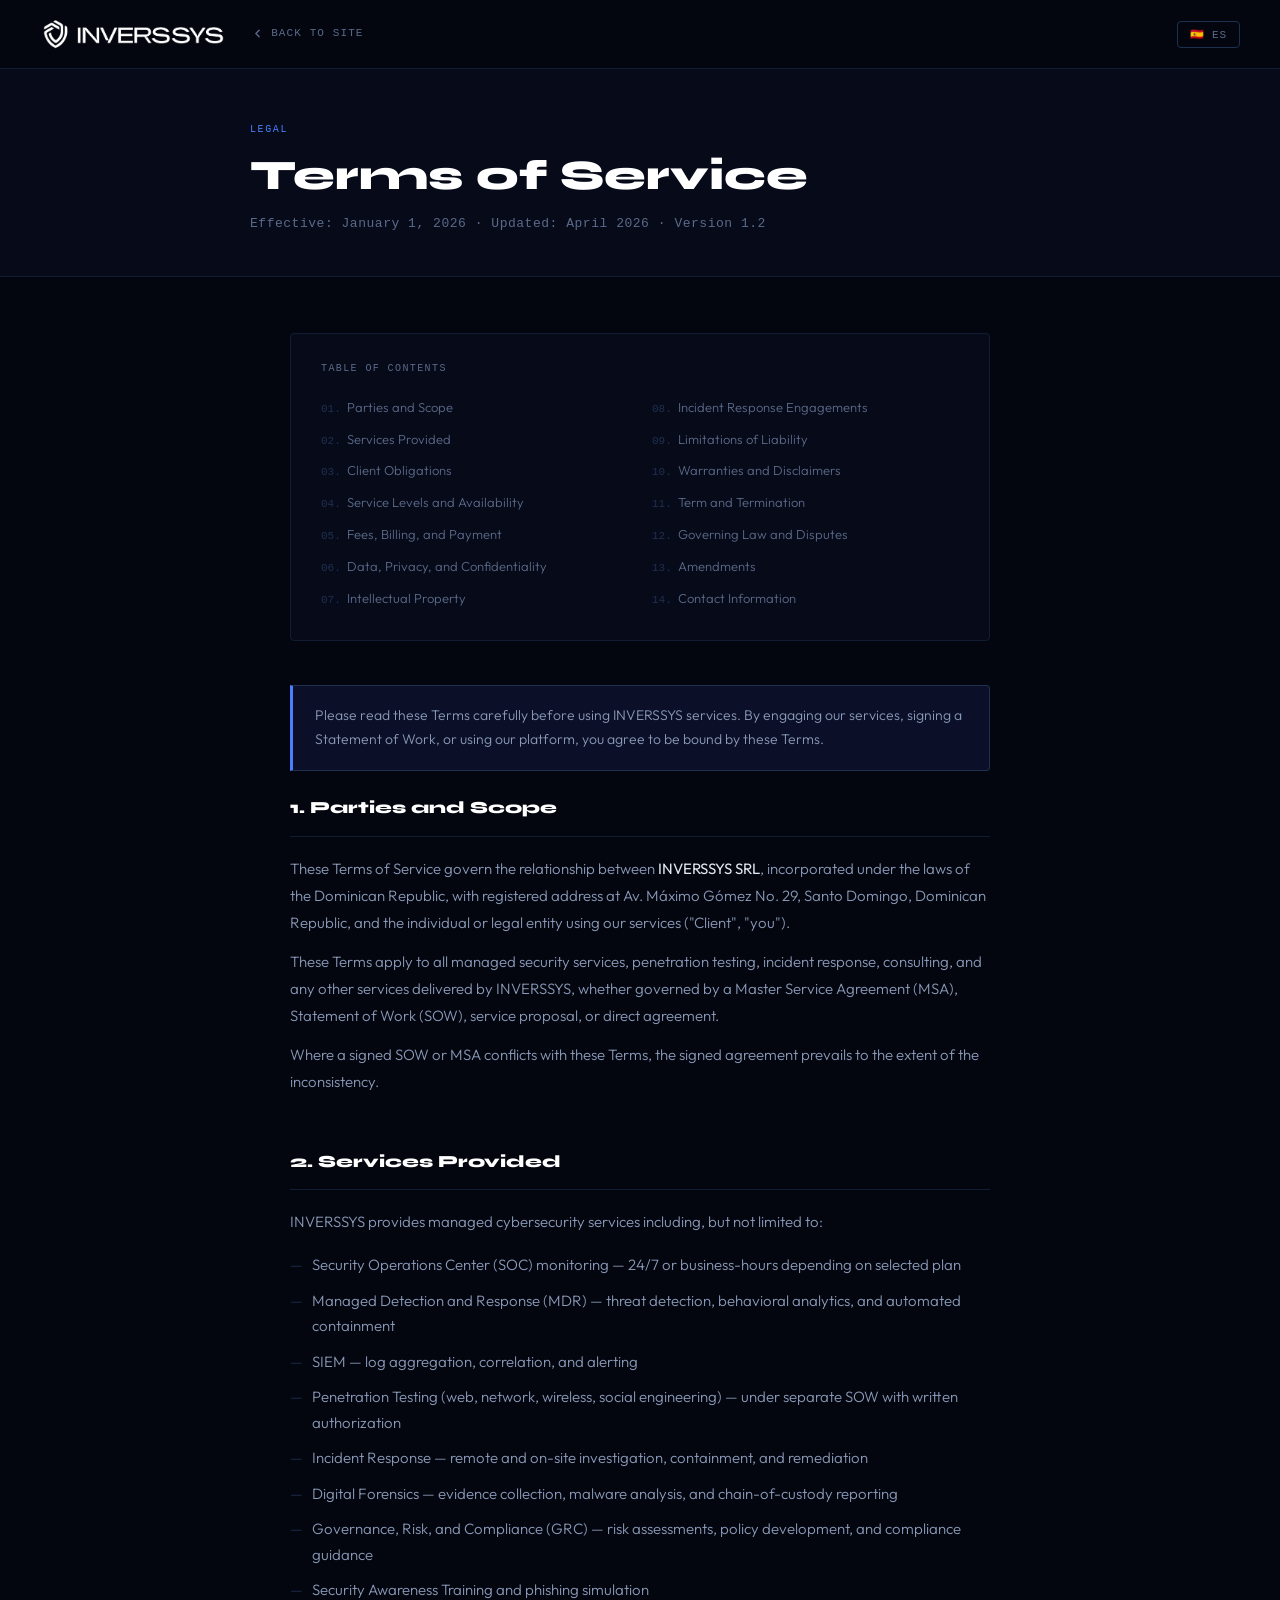
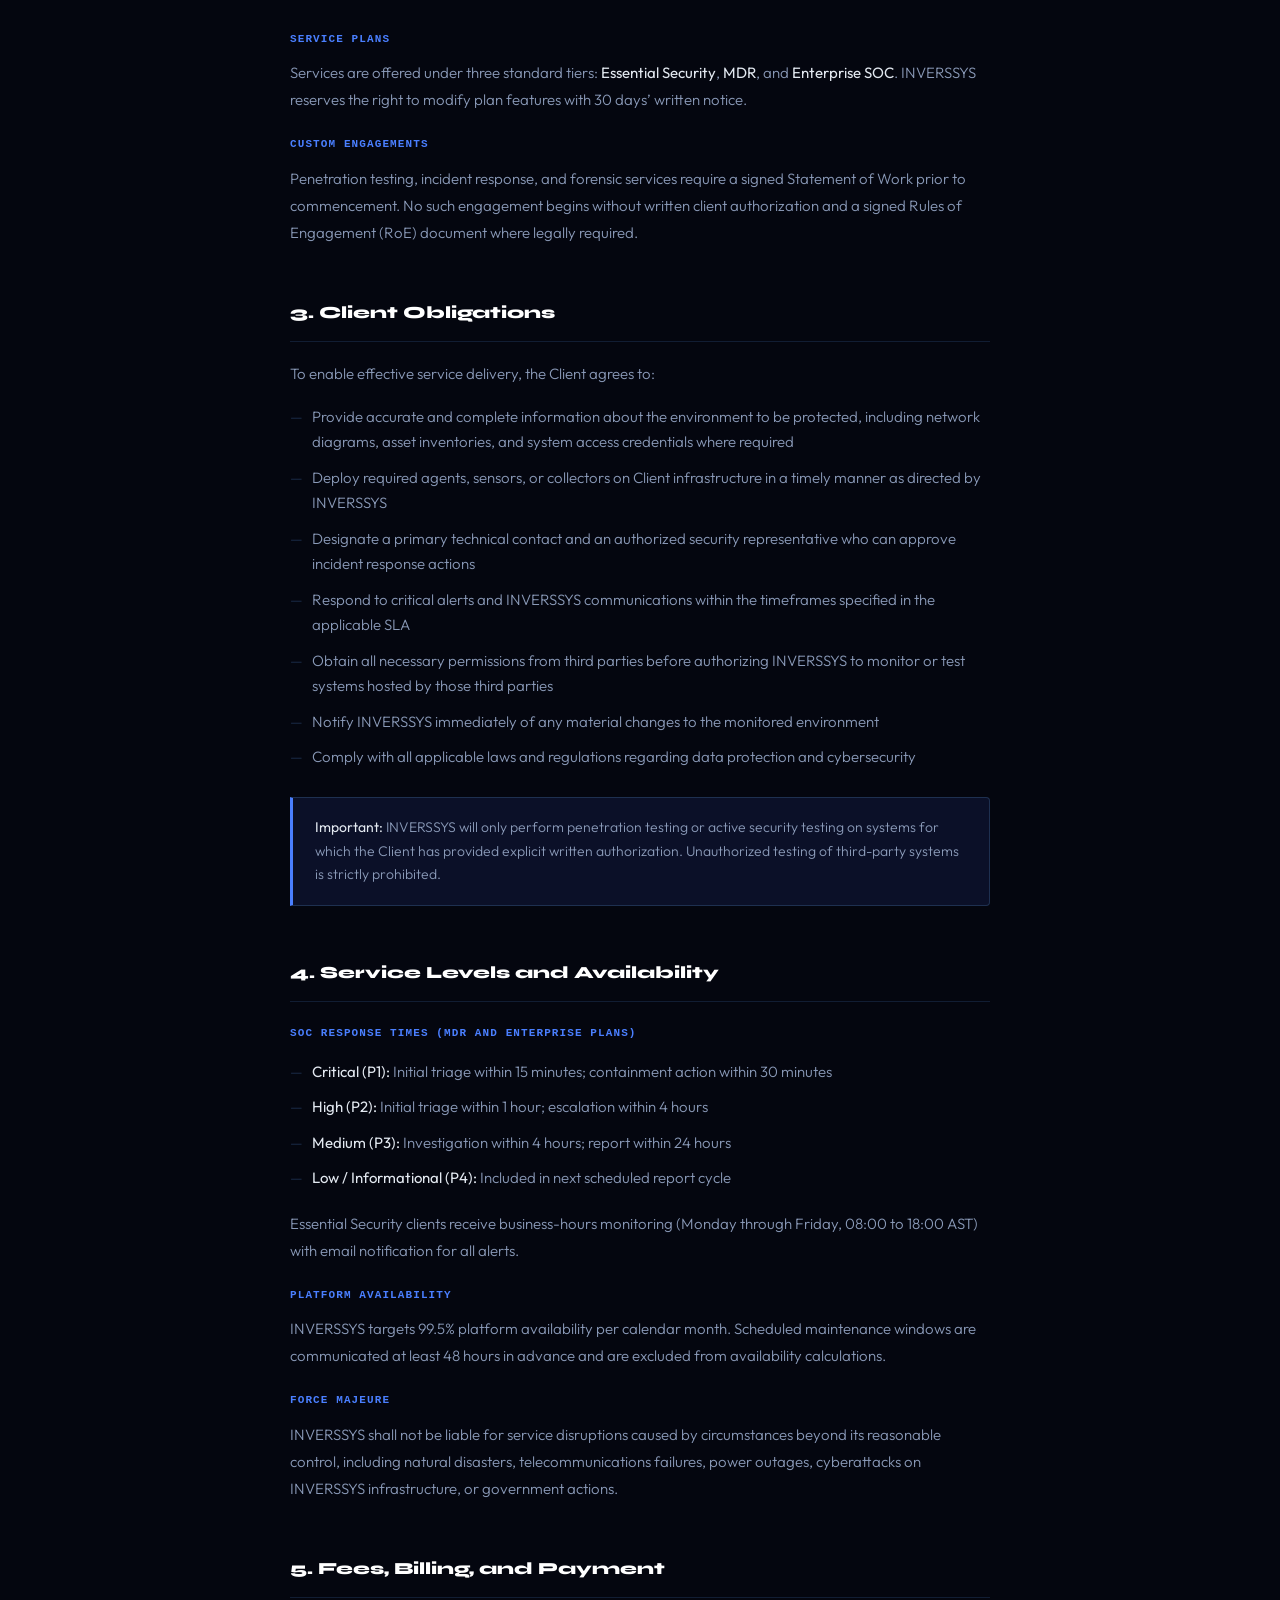
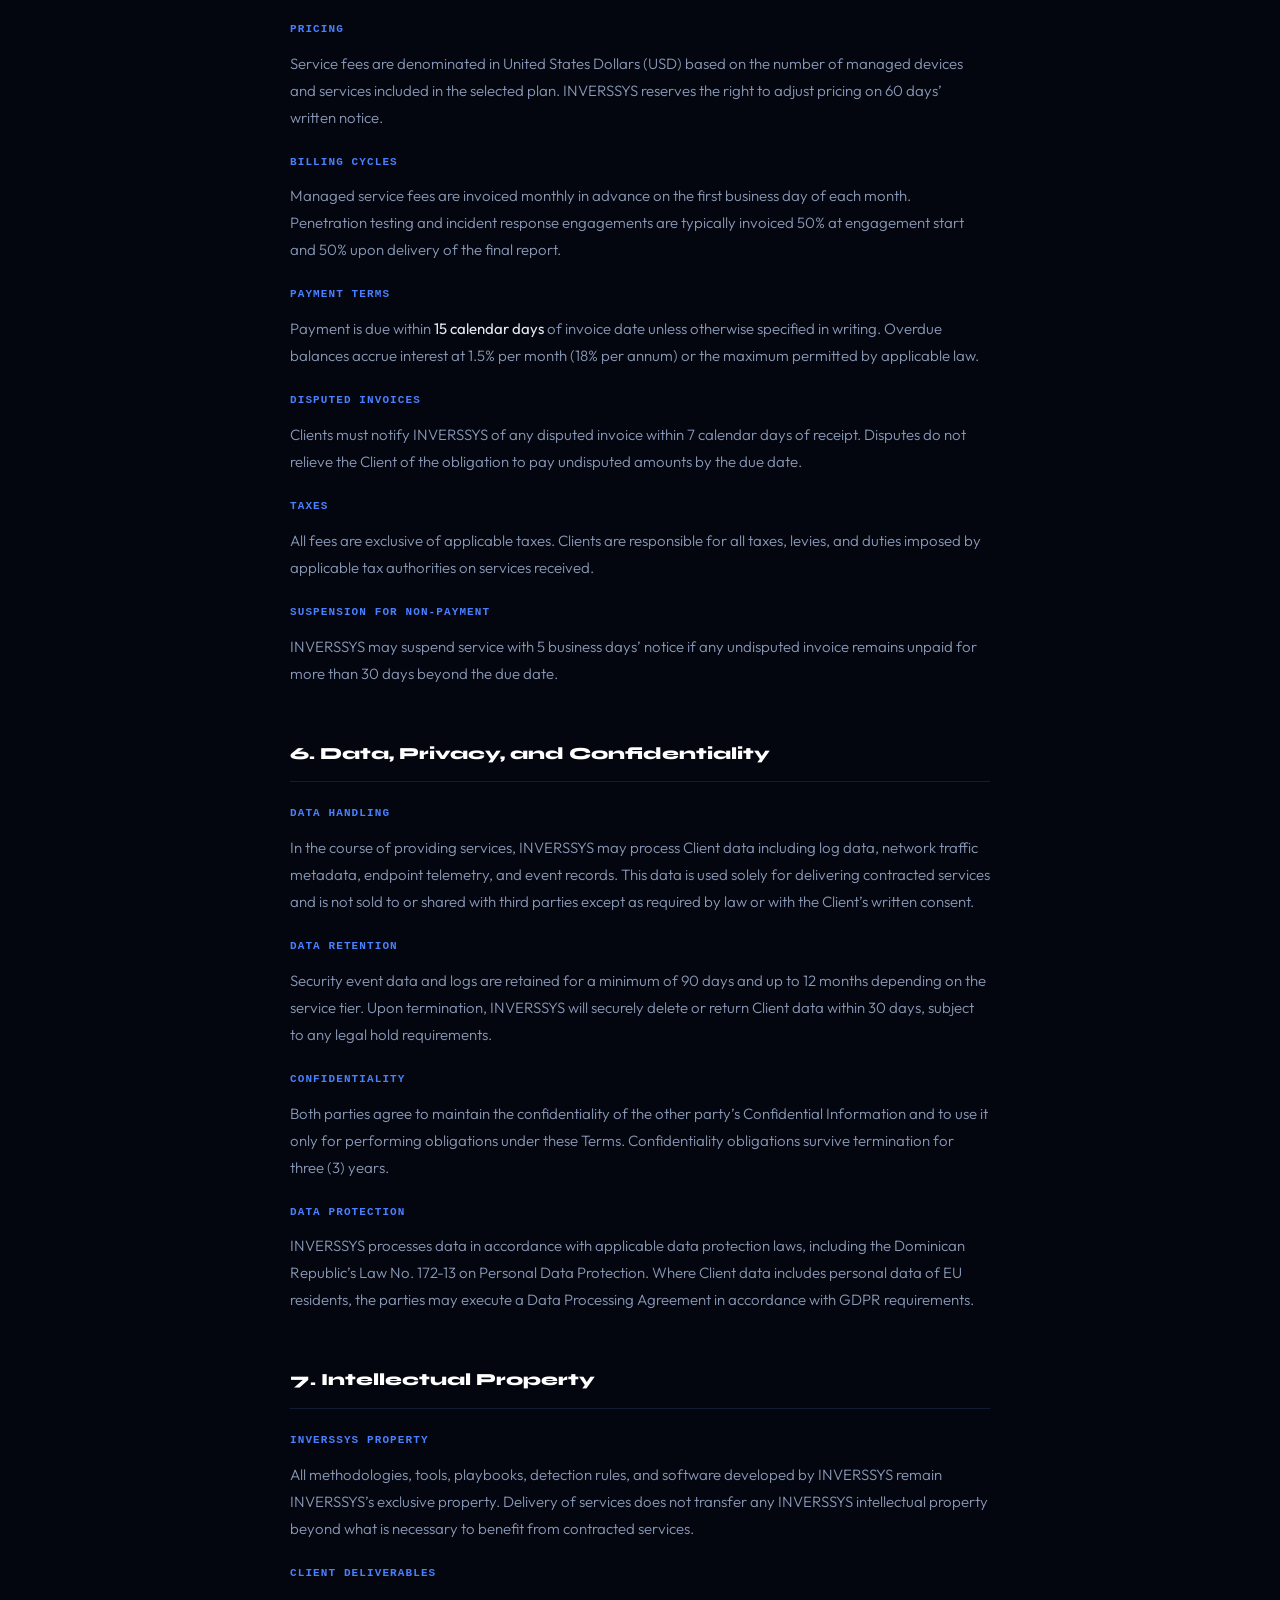
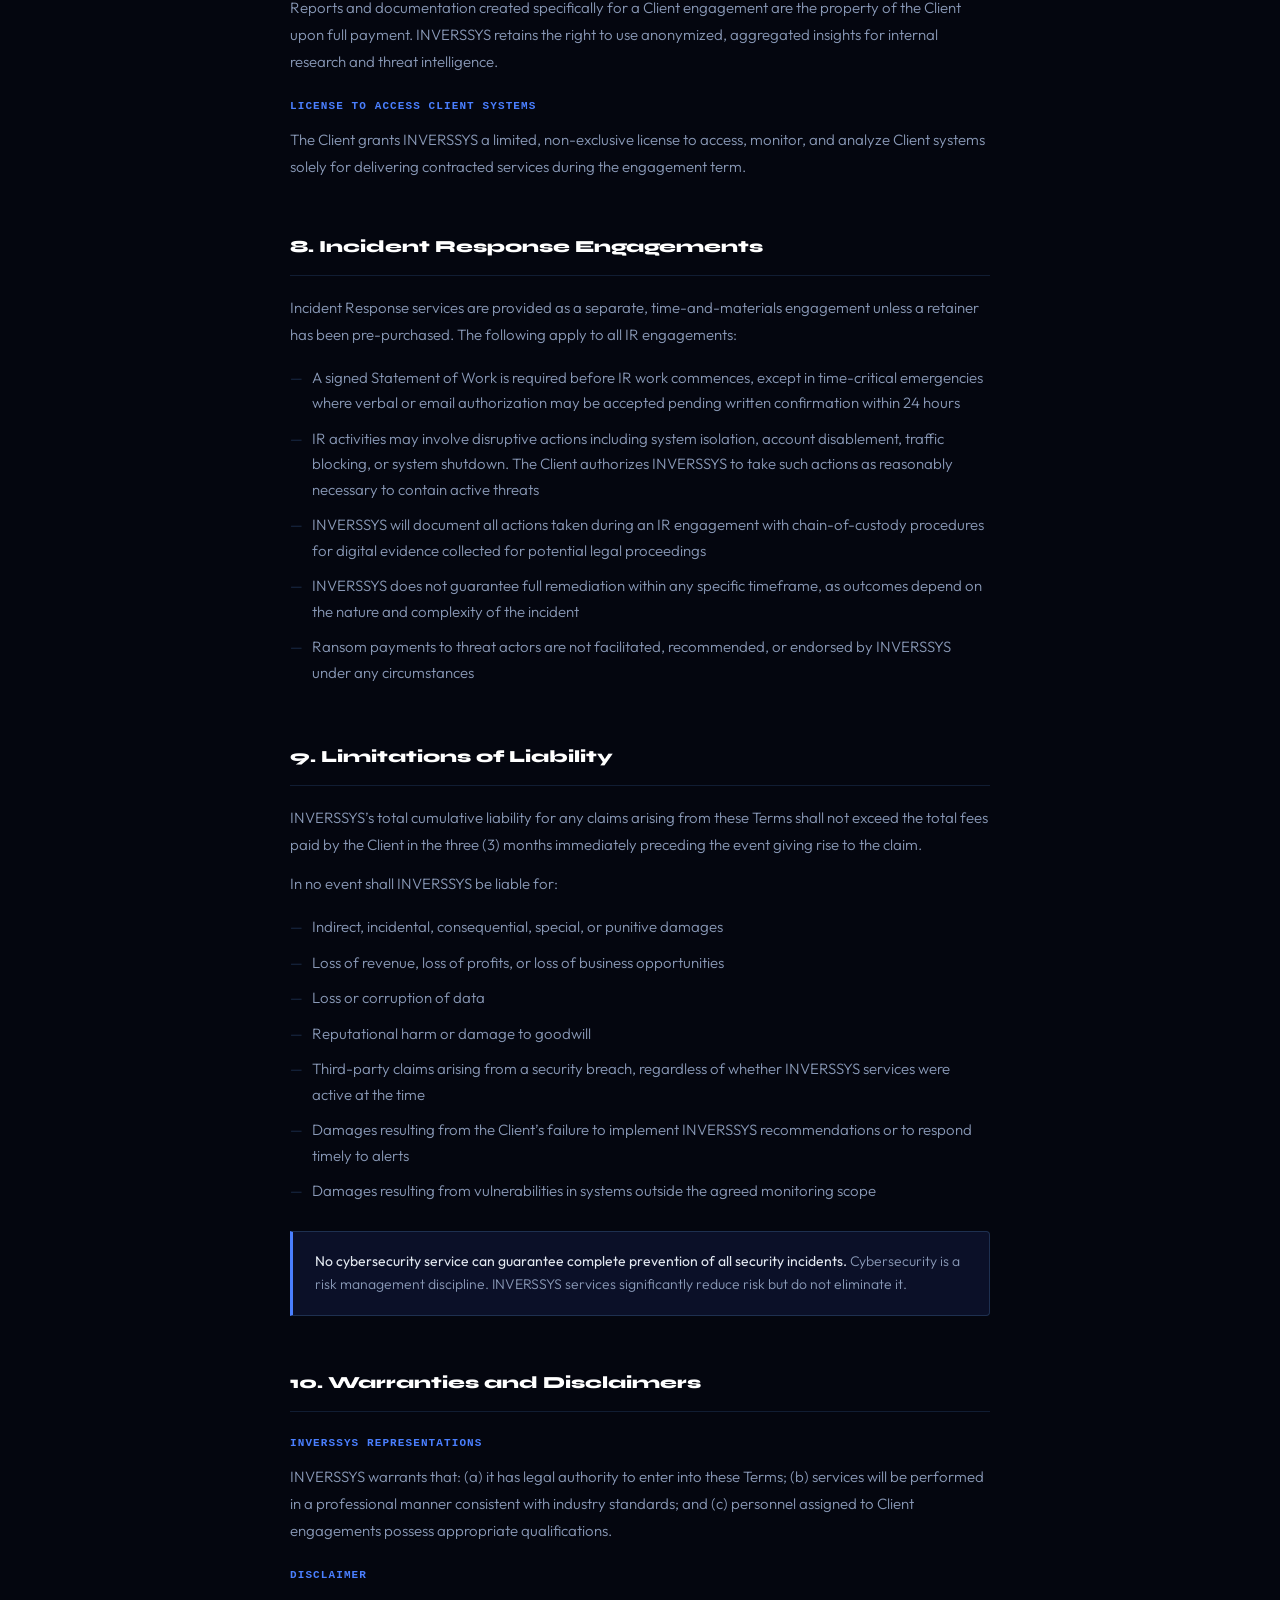
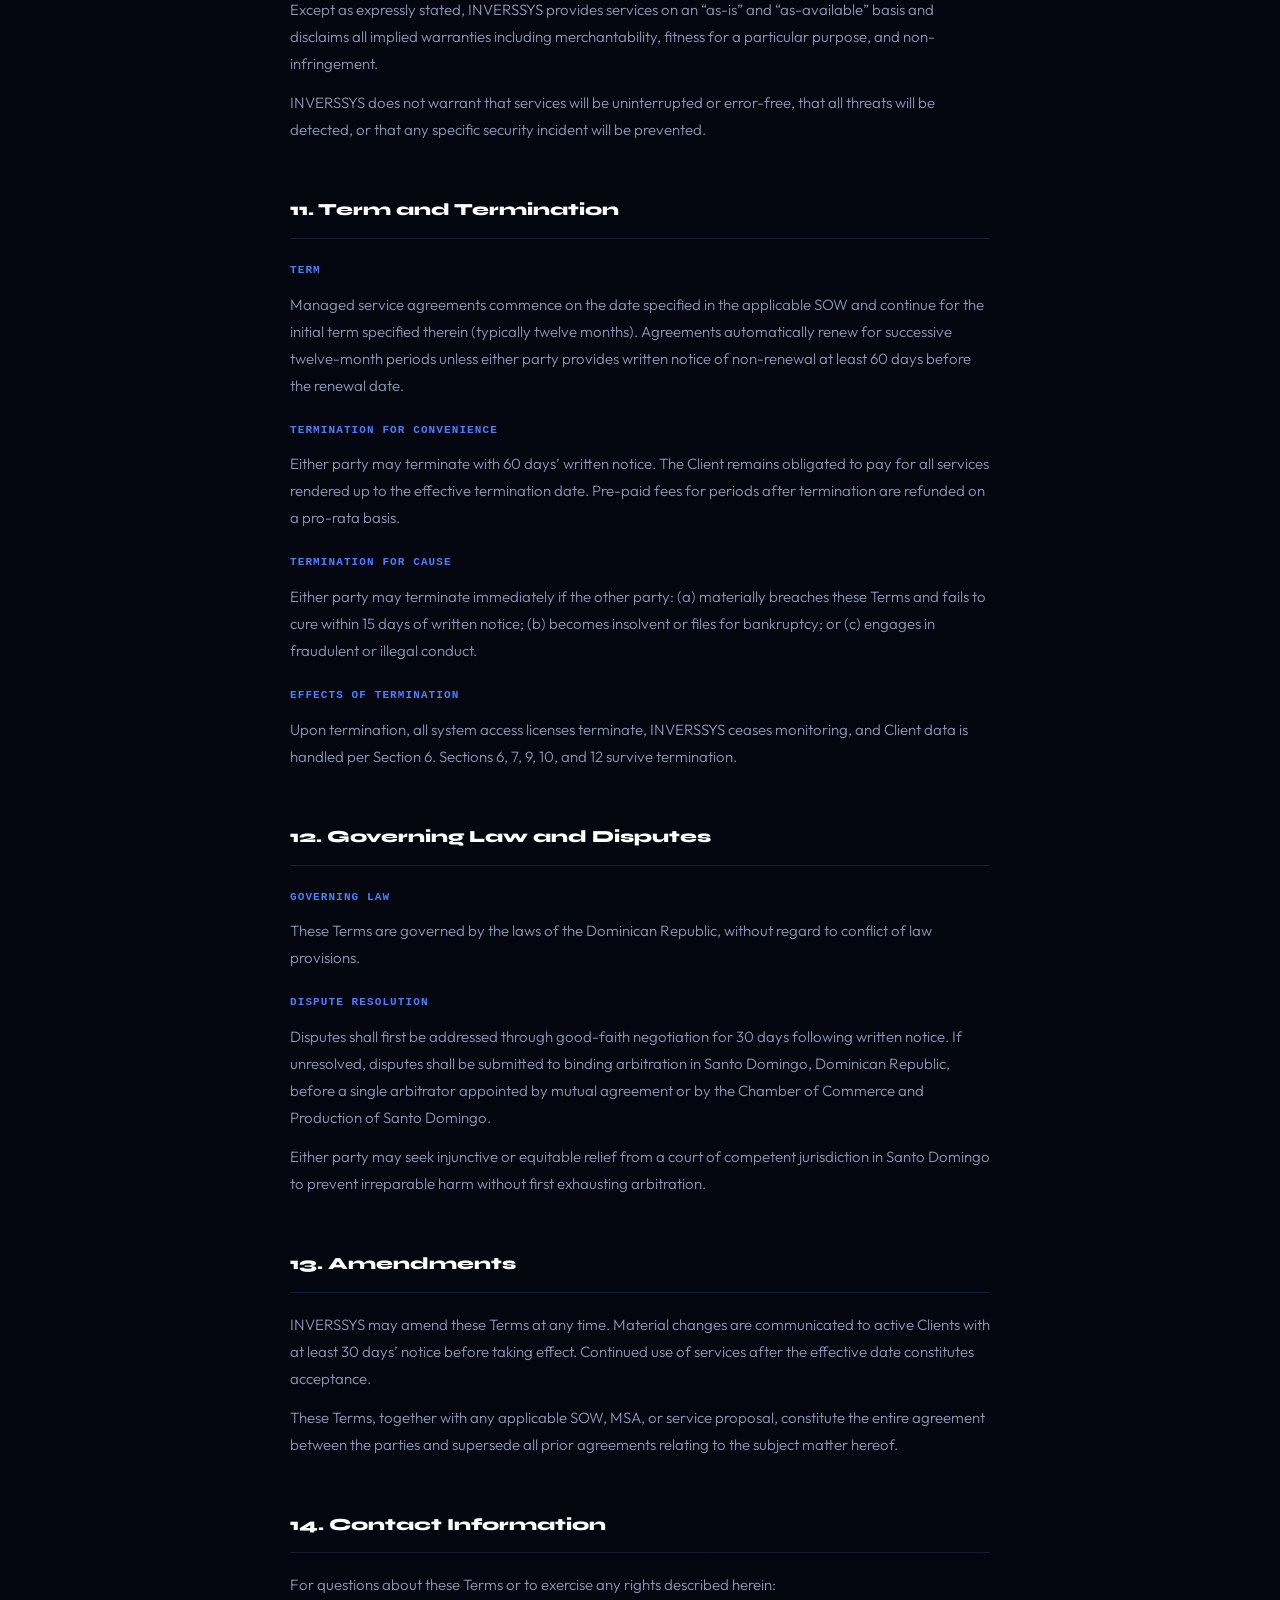
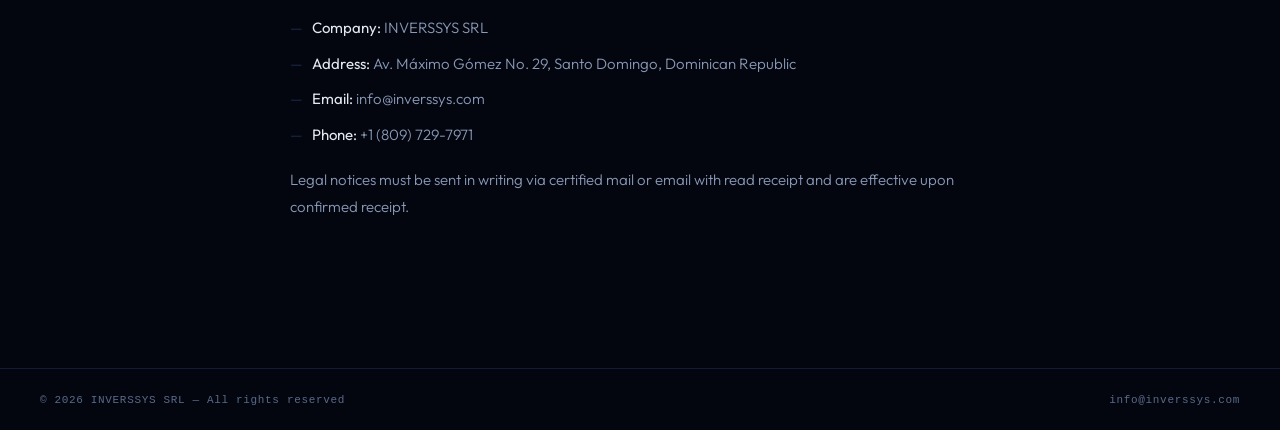
==== commit 94872c62: "Add files via upload" ====
--- a/terms.html
+++ b/terms.html
@@ -10,23 +10,18 @@
 *,*::before,*::after{box-sizing:border-box;margin:0;padding:0}
 html,body{background:#04060f;color:#e2e8f0;min-height:100%}
 body{font-family:'Outfit',sans-serif;font-weight:300;line-height:1.8}
-
 .tnav{display:flex;align-items:center;justify-content:space-between;padding:18px 40px;border-bottom:1px solid #111d33;background:#04060f}
 .tnav-left{display:flex;align-items:center;gap:24px}
 .tnav-back{font-family:'Space Mono',monospace;font-size:11px;letter-spacing:0.1em;text-transform:uppercase;color:#5a6a8a;text-decoration:none;display:flex;align-items:center;gap:7px}
 .tnav-back:hover{color:#4a7fff}
-.tnav-right{display:flex;align-items:center;gap:16px}
-.lang-toggle{background:transparent;border:1px solid #1e3050;border-radius:4px;color:#5a6a8a;cursor:pointer;font-family:'Space Mono',monospace;font-size:11px;letter-spacing:0.08em;padding:5px 10px;display:flex;align-items:center;gap:6px;transition:border-color .2s,color .2s}
-.lang-toggle:hover{border-color:#4a7fff;color:#fff}
-
+.lang-btn{background:transparent;border:1px solid #1e3050;border-radius:4px;color:#5a6a8a;cursor:pointer;font-family:'Space Mono',monospace;font-size:11px;letter-spacing:0.08em;padding:6px 12px;transition:border-color .2s,color .2s}
+.lang-btn:hover{border-color:#4a7fff;color:#fff}
 .thero{background:#070a18;border-bottom:1px solid #111d33;padding:52px 40px 40px}
 .thero-inner{max-width:780px;margin:0 auto}
 .teyebrow{font-family:'Space Mono',monospace;font-size:10px;letter-spacing:0.16em;text-transform:uppercase;color:#4a7fff;margin-bottom:14px}
 .thero h1{font-family:'Syne',sans-serif;font-size:clamp(26px,4vw,42px);font-weight:800;line-height:1.08;color:#fff;margin-bottom:14px}
 .thero-meta{font-size:13px;color:#5a6a8a;font-family:'Space Mono',monospace;letter-spacing:0.04em}
-
 .tbody{max-width:780px;margin:0 auto;padding:56px 40px 96px}
-
 .ttoc{background:#070a18;border:1px solid #111d33;padding:26px 30px;margin-bottom:44px;border-radius:4px}
 .ttoc-title{font-family:'Space Mono',monospace;font-size:10px;letter-spacing:0.14em;text-transform:uppercase;color:#5a6a8a;margin-bottom:14px}
 .ttoc ol{list-style:none;counter-reset:toc;columns:2;gap:24px}
@@ -34,7 +29,6 @@
 .ttoc ol li::before{content:counter(toc,decimal-leading-zero)". ";color:#1e3050;font-family:'Space Mono',monospace;font-size:11px}
 .ttoc ol li a{color:#5a6a8a;text-decoration:none}
 .ttoc ol li a:hover{color:#4a7fff}
-
 .tcallout{background:#0b1028;border:1px solid #1e3050;border-left:3px solid #4a7fff;padding:18px 22px;margin:22px 0;font-size:14px;color:#8a9ab8;line-height:1.7;border-radius:0 4px 4px 0}
 .tsec{margin-bottom:52px}
 .tsec h2{font-family:'Syne',sans-serif;font-size:17px;font-weight:800;color:#fff;margin-bottom:18px;padding-bottom:12px;border-bottom:1px solid #111d33}
@@ -45,11 +39,9 @@
 .tsec ul li{font-size:15px;color:#8a9ab8;line-height:1.7;padding:5px 0 5px 22px;position:relative}
 .tsec ul li::before{content:"—";position:absolute;left:0;color:#1e3050}
 .tsec strong{color:#e2e8f0;font-weight:400}
-
 .tfooter{border-top:1px solid #111d33;padding:22px 40px;display:flex;align-items:center;justify-content:space-between;font-family:'Space Mono',monospace;font-size:11px;color:#5a6a8a;letter-spacing:0.06em}
 .tfooter a{color:#5a6a8a;text-decoration:none}
 .tfooter a:hover{color:#fff}
-
 @media(max-width:640px){
   .tnav,.thero,.tbody,.tfooter{padding-left:20px;padding-right:20px}
   .ttoc ol{columns:1}
@@ -58,329 +50,252 @@
 </style>
 </head>
 <body>
-
 <nav class="tnav">
   <div class="tnav-left">
     <a href="/"><img src="[data-uri]" alt="INVERSSYS" style="height:32px;display:block;mix-blend-mode:screen;"></a>
     <a href="/" class="tnav-back">
       <svg width="13" height="13" viewBox="0 0 24 24" fill="none" stroke="currentColor" stroke-width="2.5" stroke-linecap="round" stroke-linejoin="round"><polyline points="15 18 9 12 15 6"/></svg>
-      <span id="t-back">Back to site</span>
+      <span data-i18n="back">Back to site</span>
     </a>
   </div>
-  <div class="tnav-right">
-    <button class="lang-toggle" id="t-lang-btn">
-      <span id="t-flag">&#127466;&#127480;</span><span id="t-label">ES</span>
-    </button>
-  </div>
+  <button class="lang-btn" id="langBtn">🇪🇸 ES</button>
 </nav>
 
 <div class="thero">
   <div class="thero-inner">
-    <p class="teyebrow" id="t-eyebrow">Legal</p>
-    <h1 id="t-h1">Terms of Service</h1>
-    <p class="thero-meta" id="t-meta">Effective: January 1, 2026 &middot; Updated: April 2026 &middot; Version 1.2</p>
+    <p class="teyebrow" data-i18n="eyebrow">Legal</p>
+    <h1 data-i18n="h1">Terms of Service</h1>
+    <p class="thero-meta" data-i18n="meta">Effective: January 1, 2026 &middot; Updated: April 2026 &middot; Version 1.2</p>
   </div>
 </div>
 
 <div class="tbody">
 
-  <div class="ttoc">
-    <p class="ttoc-title" id="t-toc-title">Table of Contents</p>
-    <ol id="t-toc-list">
-      <li><a href="#s1" id="toc1">Parties and Scope</a></li>
-      <li><a href="#s2" id="toc2">Services Provided</a></li>
-      <li><a href="#s3" id="toc3">Client Obligations</a></li>
-      <li><a href="#s4" id="toc4">Service Levels and Availability</a></li>
-      <li><a href="#s5" id="toc5">Fees, Billing, and Payment</a></li>
-      <li><a href="#s6" id="toc6">Data, Privacy, and Confidentiality</a></li>
-      <li><a href="#s7" id="toc7">Intellectual Property</a></li>
-      <li><a href="#s8" id="toc8">Incident Response Engagements</a></li>
-      <li><a href="#s9" id="toc9">Limitations of Liability</a></li>
-      <li><a href="#s10" id="toc10">Warranties and Disclaimers</a></li>
-      <li><a href="#s11" id="toc11">Term and Termination</a></li>
-      <li><a href="#s12" id="toc12">Governing Law and Disputes</a></li>
-      <li><a href="#s13" id="toc13">Amendments</a></li>
-      <li><a href="#s14" id="toc14">Contact Information</a></li>
-    </ol>
-  </div>
-
-  <div class="tcallout" id="t-intro"></div>
-
-  <div class="tsec" id="s1">
-    <h2 id="s1-h"></h2>
-    <p id="s1-p1"></p><p id="s1-p2"></p><p id="s1-p3"></p>
-  </div>
-
-  <div class="tsec" id="s2">
-    <h2 id="s2-h"></h2>
-    <p id="s2-p1"></p>
-    <ul id="s2-ul"></ul>
-    <h3 id="s2-h3a"></h3><p id="s2-p2"></p>
-    <h3 id="s2-h3b"></h3><p id="s2-p3"></p>
-  </div>
-
-  <div class="tsec" id="s3">
-    <h2 id="s3-h"></h2>
-    <p id="s3-p1"></p>
-    <ul id="s3-ul"></ul>
-    <div class="tcallout" id="s3-callout"></div>
-  </div>
-
-  <div class="tsec" id="s4">
-    <h2 id="s4-h"></h2>
-    <h3 id="s4-h3a"></h3>
-    <ul id="s4-ul"></ul>
-    <p id="s4-p1"></p>
-    <h3 id="s4-h3b"></h3><p id="s4-p2"></p>
-    <h3 id="s4-h3c"></h3><p id="s4-p3"></p>
-  </div>
-
-  <div class="tsec" id="s5">
-    <h2 id="s5-h"></h2>
-    <h3 id="s5-h3a"></h3><p id="s5-p1"></p>
-    <h3 id="s5-h3b"></h3><p id="s5-p2"></p>
-    <h3 id="s5-h3c"></h3><p id="s5-p3"></p>
-    <h3 id="s5-h3d"></h3><p id="s5-p4"></p>
-    <h3 id="s5-h3e"></h3><p id="s5-p5"></p>
-    <h3 id="s5-h3f"></h3><p id="s5-p6"></p>
-  </div>
-
-  <div class="tsec" id="s6">
-    <h2 id="s6-h"></h2>
-    <h3 id="s6-h3a"></h3><p id="s6-p1"></p>
-    <h3 id="s6-h3b"></h3><p id="s6-p2"></p>
-    <h3 id="s6-h3c"></h3><p id="s6-p3"></p>
-    <h3 id="s6-h3d"></h3><p id="s6-p4"></p>
-  </div>
-
-  <div class="tsec" id="s7">
-    <h2 id="s7-h"></h2>
-    <h3 id="s7-h3a"></h3><p id="s7-p1"></p>
-    <h3 id="s7-h3b"></h3><p id="s7-p2"></p>
-    <h3 id="s7-h3c"></h3><p id="s7-p3"></p>
-  </div>
-
-  <div class="tsec" id="s8">
-    <h2 id="s8-h"></h2>
-    <p id="s8-p1"></p>
-    <ul id="s8-ul"></ul>
-  </div>
-
-  <div class="tsec" id="s9">
-    <h2 id="s9-h"></h2>
-    <p id="s9-p1"></p>
-    <ul id="s9-ul"></ul>
-    <div class="tcallout" id="s9-callout"></div>
-  </div>
-
-  <div class="tsec" id="s10">
-    <h2 id="s10-h"></h2>
-    <h3 id="s10-h3a"></h3><p id="s10-p1"></p>
-    <h3 id="s10-h3b"></h3><p id="s10-p2"></p><p id="s10-p3"></p>
-  </div>
-
-  <div class="tsec" id="s11">
-    <h2 id="s11-h"></h2>
-    <h3 id="s11-h3a"></h3><p id="s11-p1"></p>
-    <h3 id="s11-h3b"></h3><p id="s11-p2"></p>
-    <h3 id="s11-h3c"></h3><p id="s11-p3"></p>
-    <h3 id="s11-h3d"></h3><p id="s11-p4"></p>
-  </div>
-
-  <div class="tsec" id="s12">
-    <h2 id="s12-h"></h2>
-    <h3 id="s12-h3a"></h3><p id="s12-p1"></p>
-    <h3 id="s12-h3b"></h3><p id="s12-p2"></p><p id="s12-p3"></p>
-  </div>
-
-  <div class="tsec" id="s13">
-    <h2 id="s13-h"></h2>
-    <p id="s13-p1"></p><p id="s13-p2"></p>
-  </div>
-
-  <div class="tsec" id="s14">
-    <h2 id="s14-h"></h2>
-    <p id="s14-p1"></p>
-    <ul id="s14-ul"></ul>
-    <p id="s14-p2"></p>
-  </div>
-
-</div>
+<div class="ttoc">
+  <p class="ttoc-title" data-i18n="toc-title">Table of Contents</p>
+  <ol>
+    <li><a href="#s1" data-i18n="toc-1">Parties and Scope</a></li>
+    <li><a href="#s2" data-i18n="toc-2">Services Provided</a></li>
+    <li><a href="#s3" data-i18n="toc-3">Client Obligations</a></li>
+    <li><a href="#s4" data-i18n="toc-4">Service Levels and Availability</a></li>
+    <li><a href="#s5" data-i18n="toc-5">Fees, Billing, and Payment</a></li>
+    <li><a href="#s6" data-i18n="toc-6">Data, Privacy, and Confidentiality</a></li>
+    <li><a href="#s7" data-i18n="toc-7">Intellectual Property</a></li>
+    <li><a href="#s8" data-i18n="toc-8">Incident Response Engagements</a></li>
+    <li><a href="#s9" data-i18n="toc-9">Limitations of Liability</a></li>
+    <li><a href="#s10" data-i18n="toc-10">Warranties and Disclaimers</a></li>
+    <li><a href="#s11" data-i18n="toc-11">Term and Termination</a></li>
+    <li><a href="#s12" data-i18n="toc-12">Governing Law and Disputes</a></li>
+    <li><a href="#s13" data-i18n="toc-13">Amendments</a></li>
+    <li><a href="#s14" data-i18n="toc-14">Contact Information</a></li>
+  </ol>
+</div>
+
+<div class="tcallout" data-i18n="intro">Please read these Terms carefully before using INVERSSYS services. By engaging our services, signing a Statement of Work, or using our platform, you agree to be bound by these Terms.</div>
+
+<div class="tsec" id="s1">
+  <h2 data-i18n="s1-h">1. Parties and Scope</h2>
+  <p data-i18n="s1-1">These Terms of Service govern the relationship between <strong>INVERSSYS SRL</strong>, incorporated under the laws of the Dominican Republic, with registered address at Av. M&#225;ximo G&#243;mez No. 29, Santo Domingo, Dominican Republic, and the individual or legal entity using our services ("Client", "you").</p>
+  <p data-i18n="s1-2">These Terms apply to all managed security services, penetration testing, incident response, consulting, and any other services delivered by INVERSSYS, whether governed by a Master Service Agreement (MSA), Statement of Work (SOW), service proposal, or direct agreement.</p>
+  <p data-i18n="s1-3">Where a signed SOW or MSA conflicts with these Terms, the signed agreement prevails to the extent of the inconsistency.</p>
+</div>
+
+<div class="tsec" id="s2">
+  <h2 data-i18n="s2-h">2. Services Provided</h2>
+  <p data-i18n="s2-1">INVERSSYS provides managed cybersecurity services including, but not limited to:</p>
+  <ul>
+    <li data-i18n="s2-li1">Security Operations Center (SOC) monitoring &#8212; 24/7 or business-hours depending on selected plan</li>
+    <li data-i18n="s2-li2">Managed Detection and Response (MDR) &#8212; threat detection, behavioral analytics, and automated containment</li>
+    <li data-i18n="s2-li3">SIEM &#8212; log aggregation, correlation, and alerting</li>
+    <li data-i18n="s2-li4">Penetration Testing (web, network, wireless, social engineering) &#8212; under separate SOW with written authorization</li>
+    <li data-i18n="s2-li5">Incident Response &#8212; remote and on-site investigation, containment, and remediation</li>
+    <li data-i18n="s2-li6">Digital Forensics &#8212; evidence collection, malware analysis, and chain-of-custody reporting</li>
+    <li data-i18n="s2-li7">Governance, Risk, and Compliance (GRC) &#8212; risk assessments, policy development, and compliance guidance</li>
+    <li data-i18n="s2-li8">Security Awareness Training and phishing simulation</li>
+  </ul>
+  <h3 data-i18n="s2-h3a">Service Plans</h3>
+  <p data-i18n="s2-2">Services are offered under three standard tiers: <strong>Essential Security</strong>, <strong>MDR</strong>, and <strong>Enterprise SOC</strong>. INVERSSYS reserves the right to modify plan features with 30 days&#8217; written notice.</p>
+  <h3 data-i18n="s2-h3b">Custom Engagements</h3>
+  <p data-i18n="s2-3">Penetration testing, incident response, and forensic services require a signed Statement of Work prior to commencement. No such engagement begins without written client authorization and a signed Rules of Engagement (RoE) document where legally required.</p>
+</div>
+
+<div class="tsec" id="s3">
+  <h2 data-i18n="s3-h">3. Client Obligations</h2>
+  <p data-i18n="s3-1">To enable effective service delivery, the Client agrees to:</p>
+  <ul>
+    <li data-i18n="s3-li1">Provide accurate and complete information about the environment to be protected, including network diagrams, asset inventories, and system access credentials where required</li>
+    <li data-i18n="s3-li2">Deploy required agents, sensors, or collectors on Client infrastructure in a timely manner as directed by INVERSSYS</li>
+    <li data-i18n="s3-li3">Designate a primary technical contact and an authorized security representative who can approve incident response actions</li>
+    <li data-i18n="s3-li4">Respond to critical alerts and INVERSSYS communications within the timeframes specified in the applicable SLA</li>
+    <li data-i18n="s3-li5">Obtain all necessary permissions from third parties before authorizing INVERSSYS to monitor or test systems hosted by those third parties</li>
+    <li data-i18n="s3-li6">Notify INVERSSYS immediately of any material changes to the monitored environment</li>
+    <li data-i18n="s3-li7">Comply with all applicable laws and regulations regarding data protection and cybersecurity</li>
+  </ul>
+  <div class="tcallout" data-i18n="s3-callout"><strong>Important:</strong> INVERSSYS will only perform penetration testing or active security testing on systems for which the Client has provided explicit written authorization. Unauthorized testing of third-party systems is strictly prohibited.</div>
+</div>
+
+<div class="tsec" id="s4">
+  <h2 data-i18n="s4-h">4. Service Levels and Availability</h2>
+  <h3 data-i18n="s4-h3a">SOC Response Times (MDR and Enterprise plans)</h3>
+  <ul>
+    <li data-i18n="s4-li1"><strong>Critical (P1):</strong> Initial triage within 15 minutes; containment action within 30 minutes</li>
+    <li data-i18n="s4-li2"><strong>High (P2):</strong> Initial triage within 1 hour; escalation within 4 hours</li>
+    <li data-i18n="s4-li3"><strong>Medium (P3):</strong> Investigation within 4 hours; report within 24 hours</li>
+    <li data-i18n="s4-li4"><strong>Low / Informational (P4):</strong> Included in next scheduled report cycle</li>
+  </ul>
+  <p data-i18n="s4-1">Essential Security clients receive business-hours monitoring (Monday through Friday, 08:00 to 18:00 AST) with email notification for all alerts.</p>
+  <h3 data-i18n="s4-h3b">Platform Availability</h3>
+  <p data-i18n="s4-2">INVERSSYS targets 99.5% platform availability per calendar month. Scheduled maintenance windows are communicated at least 48 hours in advance and are excluded from availability calculations.</p>
+  <h3 data-i18n="s4-h3c">Force Majeure</h3>
+  <p data-i18n="s4-3">INVERSSYS shall not be liable for service disruptions caused by circumstances beyond its reasonable control, including natural disasters, telecommunications failures, power outages, cyberattacks on INVERSSYS infrastructure, or government actions.</p>
+</div>
+
+<div class="tsec" id="s5">
+  <h2 data-i18n="s5-h">5. Fees, Billing, and Payment</h2>
+  <h3 data-i18n="s5-h3a">Pricing</h3>
+  <p data-i18n="s5-1">Service fees are denominated in United States Dollars (USD) based on the number of managed devices and services included in the selected plan. INVERSSYS reserves the right to adjust pricing on 60 days&#8217; written notice.</p>
+  <h3 data-i18n="s5-h3b">Billing Cycles</h3>
+  <p data-i18n="s5-2">Managed service fees are invoiced monthly in advance on the first business day of each month. Penetration testing and incident response engagements are typically invoiced 50% at engagement start and 50% upon delivery of the final report.</p>
+  <h3 data-i18n="s5-h3c">Payment Terms</h3>
+  <p data-i18n="s5-3">Payment is due within <strong>15 calendar days</strong> of invoice date unless otherwise specified in writing. Overdue balances accrue interest at 1.5% per month (18% per annum) or the maximum permitted by applicable law.</p>
+  <h3 data-i18n="s5-h3d">Disputed Invoices</h3>
+  <p data-i18n="s5-4">Clients must notify INVERSSYS of any disputed invoice within 7 calendar days of receipt. Disputes do not relieve the Client of the obligation to pay undisputed amounts by the due date.</p>
+  <h3 data-i18n="s5-h3e">Taxes</h3>
+  <p data-i18n="s5-5">All fees are exclusive of applicable taxes. Clients are responsible for all taxes, levies, and duties imposed by applicable tax authorities on services received.</p>
+  <h3 data-i18n="s5-h3f">Suspension for Non-Payment</h3>
+  <p data-i18n="s5-6">INVERSSYS may suspend service with 5 business days&#8217; notice if any undisputed invoice remains unpaid for more than 30 days beyond the due date.</p>
+</div>
+
+<div class="tsec" id="s6">
+  <h2 data-i18n="s6-h">6. Data, Privacy, and Confidentiality</h2>
+  <h3 data-i18n="s6-h3a">Data Handling</h3>
+  <p data-i18n="s6-1">In the course of providing services, INVERSSYS may process Client data including log data, network traffic metadata, endpoint telemetry, and event records. This data is used solely for delivering contracted services and is not sold to or shared with third parties except as required by law or with the Client&#8217;s written consent.</p>
+  <h3 data-i18n="s6-h3b">Data Retention</h3>
+  <p data-i18n="s6-2">Security event data and logs are retained for a minimum of 90 days and up to 12 months depending on the service tier. Upon termination, INVERSSYS will securely delete or return Client data within 30 days, subject to any legal hold requirements.</p>
+  <h3 data-i18n="s6-h3c">Confidentiality</h3>
+  <p data-i18n="s6-3">Both parties agree to maintain the confidentiality of the other party&#8217;s Confidential Information and to use it only for performing obligations under these Terms. Confidentiality obligations survive termination for three (3) years.</p>
+  <h3 data-i18n="s6-h3d">Data Protection</h3>
+  <p data-i18n="s6-4">INVERSSYS processes data in accordance with applicable data protection laws, including the Dominican Republic&#8217;s Law No. 172-13 on Personal Data Protection. Where Client data includes personal data of EU residents, the parties may execute a Data Processing Agreement in accordance with GDPR requirements.</p>
+</div>
+
+<div class="tsec" id="s7">
+  <h2 data-i18n="s7-h">7. Intellectual Property</h2>
+  <h3 data-i18n="s7-h3a">INVERSSYS Property</h3>
+  <p data-i18n="s7-1">All methodologies, tools, playbooks, detection rules, and software developed by INVERSSYS remain INVERSSYS&#8217;s exclusive property. Delivery of services does not transfer any INVERSSYS intellectual property beyond what is necessary to benefit from contracted services.</p>
+  <h3 data-i18n="s7-h3b">Client Deliverables</h3>
+  <p data-i18n="s7-2">Reports and documentation created specifically for a Client engagement are the property of the Client upon full payment. INVERSSYS retains the right to use anonymized, aggregated insights for internal research and threat intelligence.</p>
+  <h3 data-i18n="s7-h3c">License to Access Client Systems</h3>
+  <p data-i18n="s7-3">The Client grants INVERSSYS a limited, non-exclusive license to access, monitor, and analyze Client systems solely for delivering contracted services during the engagement term.</p>
+</div>
+
+<div class="tsec" id="s8">
+  <h2 data-i18n="s8-h">8. Incident Response Engagements</h2>
+  <p data-i18n="s8-1">Incident Response services are provided as a separate, time-and-materials engagement unless a retainer has been pre-purchased. The following apply to all IR engagements:</p>
+  <ul>
+    <li data-i18n="s8-li1">A signed Statement of Work is required before IR work commences, except in time-critical emergencies where verbal or email authorization may be accepted pending written confirmation within 24 hours</li>
+    <li data-i18n="s8-li2">IR activities may involve disruptive actions including system isolation, account disablement, traffic blocking, or system shutdown. The Client authorizes INVERSSYS to take such actions as reasonably necessary to contain active threats</li>
+    <li data-i18n="s8-li3">INVERSSYS will document all actions taken during an IR engagement with chain-of-custody procedures for digital evidence collected for potential legal proceedings</li>
+    <li data-i18n="s8-li4">INVERSSYS does not guarantee full remediation within any specific timeframe, as outcomes depend on the nature and complexity of the incident</li>
+    <li data-i18n="s8-li5">Ransom payments to threat actors are not facilitated, recommended, or endorsed by INVERSSYS under any circumstances</li>
+  </ul>
+</div>
+
+<div class="tsec" id="s9">
+  <h2 data-i18n="s9-h">9. Limitations of Liability</h2>
+  <p data-i18n="s9-1">INVERSSYS&#8217;s total cumulative liability for any claims arising from these Terms shall not exceed the total fees paid by the Client in the three (3) months immediately preceding the event giving rise to the claim.</p>
+  <p data-i18n="s9-2">In no event shall INVERSSYS be liable for:</p>
+  <ul>
+    <li data-i18n="s9-li1">Indirect, incidental, consequential, special, or punitive damages</li>
+    <li data-i18n="s9-li2">Loss of revenue, loss of profits, or loss of business opportunities</li>
+    <li data-i18n="s9-li3">Loss or corruption of data</li>
+    <li data-i18n="s9-li4">Reputational harm or damage to goodwill</li>
+    <li data-i18n="s9-li5">Third-party claims arising from a security breach, regardless of whether INVERSSYS services were active at the time</li>
+    <li data-i18n="s9-li6">Damages resulting from the Client&#8217;s failure to implement INVERSSYS recommendations or to respond timely to alerts</li>
+    <li data-i18n="s9-li7">Damages resulting from vulnerabilities in systems outside the agreed monitoring scope</li>
+  </ul>
+  <div class="tcallout" data-i18n="s9-callout"><strong>No cybersecurity service can guarantee complete prevention of all security incidents.</strong> Cybersecurity is a risk management discipline. INVERSSYS services significantly reduce risk but do not eliminate it.</div>
+</div>
+
+<div class="tsec" id="s10">
+  <h2 data-i18n="s10-h">10. Warranties and Disclaimers</h2>
+  <h3 data-i18n="s10-h3a">INVERSSYS Representations</h3>
+  <p data-i18n="s10-1">INVERSSYS warrants that: (a) it has legal authority to enter into these Terms; (b) services will be performed in a professional manner consistent with industry standards; and (c) personnel assigned to Client engagements possess appropriate qualifications.</p>
+  <h3 data-i18n="s10-h3b">Disclaimer</h3>
+  <p data-i18n="s10-2">Except as expressly stated, INVERSSYS provides services on an &#8220;as-is&#8221; and &#8220;as-available&#8221; basis and disclaims all implied warranties including merchantability, fitness for a particular purpose, and non-infringement.</p>
+  <p data-i18n="s10-3">INVERSSYS does not warrant that services will be uninterrupted or error-free, that all threats will be detected, or that any specific security incident will be prevented.</p>
+</div>
+
+<div class="tsec" id="s11">
+  <h2 data-i18n="s11-h">11. Term and Termination</h2>
+  <h3 data-i18n="s11-h3a">Term</h3>
+  <p data-i18n="s11-1">Managed service agreements commence on the date specified in the applicable SOW and continue for the initial term specified therein (typically twelve months). Agreements automatically renew for successive twelve-month periods unless either party provides written notice of non-renewal at least 60 days before the renewal date.</p>
+  <h3 data-i18n="s11-h3b">Termination for Convenience</h3>
+  <p data-i18n="s11-2">Either party may terminate with 60 days&#8217; written notice. The Client remains obligated to pay for all services rendered up to the effective termination date. Pre-paid fees for periods after termination are refunded on a pro-rata basis.</p>
+  <h3 data-i18n="s11-h3c">Termination for Cause</h3>
+  <p data-i18n="s11-3">Either party may terminate immediately if the other party: (a) materially breaches these Terms and fails to cure within 15 days of written notice; (b) becomes insolvent or files for bankruptcy; or (c) engages in fraudulent or illegal conduct.</p>
+  <h3 data-i18n="s11-h3d">Effects of Termination</h3>
+  <p data-i18n="s11-4">Upon termination, all system access licenses terminate, INVERSSYS ceases monitoring, and Client data is handled per Section 6. Sections 6, 7, 9, 10, and 12 survive termination.</p>
+</div>
+
+<div class="tsec" id="s12">
+  <h2 data-i18n="s12-h">12. Governing Law and Disputes</h2>
+  <h3 data-i18n="s12-h3a">Governing Law</h3>
+  <p data-i18n="s12-1">These Terms are governed by the laws of the Dominican Republic, without regard to conflict of law provisions.</p>
+  <h3 data-i18n="s12-h3b">Dispute Resolution</h3>
+  <p data-i18n="s12-2">Disputes shall first be addressed through good-faith negotiation for 30 days following written notice. If unresolved, disputes shall be submitted to binding arbitration in Santo Domingo, Dominican Republic, before a single arbitrator appointed by mutual agreement or by the Chamber of Commerce and Production of Santo Domingo.</p>
+  <p data-i18n="s12-3">Either party may seek injunctive or equitable relief from a court of competent jurisdiction in Santo Domingo to prevent irreparable harm without first exhausting arbitration.</p>
+</div>
+
+<div class="tsec" id="s13">
+  <h2 data-i18n="s13-h">13. Amendments</h2>
+  <p data-i18n="s13-1">INVERSSYS may amend these Terms at any time. Material changes are communicated to active Clients with at least 30 days&#8217; notice before taking effect. Continued use of services after the effective date constitutes acceptance.</p>
+  <p data-i18n="s13-2">These Terms, together with any applicable SOW, MSA, or service proposal, constitute the entire agreement between the parties and supersede all prior agreements relating to the subject matter hereof.</p>
+</div>
+
+<div class="tsec" id="s14">
+  <h2 data-i18n="s14-h">14. Contact Information</h2>
+  <p data-i18n="s14-1">For questions about these Terms or to exercise any rights described herein:</p>
+  <ul>
+    <li data-i18n="s14-li1"><strong>Company:</strong> INVERSSYS SRL</li>
+    <li data-i18n="s14-li2"><strong>Address:</strong> Av. M&#225;ximo G&#243;mez No. 29, Santo Domingo, Dominican Republic</li>
+    <li data-i18n="s14-li3"><strong>Email:</strong> info@inverssys.com</li>
+    <li data-i18n="s14-li4"><strong>Phone:</strong> +1 (809) 729-7971</li>
+  </ul>
+  <p data-i18n="s14-2">Legal notices must be sent in writing via certified mail or email with read receipt and are effective upon confirmed receipt.</p>
+</div>
+
+</div><!-- tbody -->
 
 <footer class="tfooter">
-  <span id="t-footer-copy"></span>
+  <span data-i18n="footer">&copy; 2026 INVERSSYS SRL &mdash; All rights reserved</span>
   <a href="mailto:info@inverssys.com">info@inverssys.com</a>
 </footer>
-
 <script>
-const TT = {
-  en: {
-    back: 'Back to site',
-    flag: '\u{1F1EA}\u{1F1F8}', flagNext: 'ES',
-    eyebrow: 'Legal',
-    h1: 'Terms of Service',
-    meta: 'Effective: January 1, 2026 \u00B7 Updated: April 2026 \u00B7 Version 1.2',
-    tocTitle: 'Table of Contents',
-    toc: ['Parties and Scope','Services Provided','Client Obligations','Service Levels and Availability','Fees, Billing, and Payment','Data, Privacy, and Confidentiality','Intellectual Property','Incident Response Engagements','Limitations of Liability','Warranties and Disclaimers','Term and Termination','Governing Law and Disputes','Amendments','Contact Information'],
-    intro: 'Please read these Terms carefully before using INVERSSYS services. By engaging our services, signing a Statement of Work, or using our platform, you agree to be bound by these Terms.',
-    s: [
-      { h:'1. Parties and Scope', p:['These Terms of Service govern the relationship between <strong>INVERSSYS SRL</strong>, incorporated under the laws of the Dominican Republic, with registered address at Av. M\u00E1ximo G\u00F3mez No. 29, Santo Domingo, Dominican Republic (\u201CINVERSSYS\u201D, \u201Cwe\u201D, \u201Cus\u201D), and the individual or legal entity using our services (\u201CClient\u201D, \u201Cyou\u201D).','These Terms apply to all managed security services, penetration testing, incident response, consulting, and any other services delivered by INVERSSYS, whether governed by a Master Service Agreement (MSA), Statement of Work (SOW), service proposal, or direct agreement.','Where a signed SOW or MSA conflicts with these Terms, the signed agreement prevails to the extent of the inconsistency.'], ul:[], h3:[] },
-      { h:'2. Services Provided', p:['INVERSSYS provides managed cybersecurity services including, but not limited to:','',''], ul:['Security Operations Center (SOC) monitoring — 24/7 or business-hours depending on selected plan','Managed Detection and Response (MDR) — threat detection, behavioral analytics, and automated containment','SIEM — log aggregation, correlation, and alerting','Penetration Testing (web, network, wireless, social engineering) — under separate SOW with written authorization','Incident Response — remote and on-site investigation, containment, and remediation','Digital Forensics — evidence collection, malware analysis, and chain-of-custody reporting','Governance, Risk, and Compliance (GRC) — risk assessments, policy development, and compliance guidance','Security Awareness Training and phishing simulation'], h3:['Service Plans','Custom Engagements'], h3p:['Services are offered under three standard tiers: <strong>Essential Security</strong>, <strong>MDR</strong>, and <strong>Enterprise SOC</strong>. INVERSSYS reserves the right to modify plan features with 30 days\u2019 written notice.','Penetration testing, incident response, and forensic services require a signed Statement of Work prior to commencement. No such engagement begins without written client authorization and a signed Rules of Engagement (RoE) document where legally required.'] },
-      { h:'3. Client Obligations', p:['To enable effective service delivery, the Client agrees to:','',''], ul:['Provide accurate and complete information about the environment to be protected, including network diagrams, asset inventories, and system access credentials where required','Deploy required agents, sensors, or collectors on Client infrastructure in a timely manner as directed by INVERSSYS','Designate a primary technical contact and an authorized security representative who can approve incident response actions','Respond to critical alerts and INVERSSYS communications within the timeframes specified in the applicable SLA','Obtain all necessary permissions from third parties (cloud providers, ISPs, co-location facilities) before authorizing INVERSSYS to monitor or test systems hosted by those third parties','Notify INVERSSYS immediately of any material changes to the monitored environment','Comply with all applicable laws and regulations in the Client\u2019s jurisdiction regarding data protection and cybersecurity'], callout:'<strong>Important:</strong> INVERSSYS will only perform penetration testing or active security testing on systems for which the Client has provided explicit written authorization. Unauthorized testing of third-party systems is strictly prohibited.' },
-      { h:'4. Service Levels and Availability', p:['','Essential Security clients receive business-hours monitoring (Monday through Friday, 08:00 to 18:00 AST) with email notification for all alerts.','INVERSSYS targets 99.5% platform availability per calendar month. Scheduled maintenance windows are communicated at least 48 hours in advance and are excluded from availability calculations.','INVERSSYS shall not be liable for service disruptions caused by circumstances beyond its reasonable control, including natural disasters, telecommunications failures, power outages, cyberattacks on INVERSSYS infrastructure, or government actions.'], ul:['<strong>Critical (P1):</strong> Initial triage within 15 minutes; containment action within 30 minutes','<strong>High (P2):</strong> Initial triage within 1 hour; escalation within 4 hours','<strong>Medium (P3):</strong> Investigation within 4 hours; report within 24 hours','<strong>Low / Informational (P4):</strong> Included in next scheduled report cycle'], h3:['SOC Response Times (MDR and Enterprise plans)','Platform Availability','Force Majeure'] },
-      { h:'5. Fees, Billing, and Payment', h3:['Pricing','Billing Cycles','Payment Terms','Disputed Invoices','Taxes','Suspension for Non-Payment'], p:['Service fees are denominated in United States Dollars (USD) based on the number of managed devices and services included in the selected plan. INVERSSYS reserves the right to adjust pricing on 60 days\u2019 written notice.','Managed service fees are invoiced monthly in advance on the first business day of each month. Penetration testing and incident response engagements are typically invoiced 50% at engagement start and 50% upon delivery of the final report.','Payment is due within <strong>15 calendar days</strong> of invoice date unless otherwise specified in writing. Overdue balances accrue interest at 1.5% per month (18% per annum) or the maximum permitted by applicable law.','Clients must notify INVERSSYS of any disputed invoice within 7 calendar days of receipt. Disputes do not relieve the Client of the obligation to pay undisputed amounts by the due date.','All fees are exclusive of applicable taxes. Clients are responsible for all taxes, levies, and duties imposed by applicable tax authorities on services received.','INVERSSYS may suspend service with 5 business days\u2019 notice if any undisputed invoice remains unpaid for more than 30 days beyond the due date.'] },
-      { h:'6. Data, Privacy, and Confidentiality', h3:['Data Handling','Data Retention','Confidentiality','Data Protection'], p:['In the course of providing services, INVERSSYS may process Client data including log data, network traffic metadata, endpoint telemetry, and event records. This data is used solely for delivering contracted services and is not sold to or shared with third parties except as required by law or with the Client\u2019s written consent.','Security event data and logs are retained for a minimum of 90 days and up to 12 months depending on the service tier. Upon termination, INVERSSYS will securely delete or return Client data within 30 days, subject to any legal hold requirements.','Both parties agree to maintain the confidentiality of the other party\u2019s Confidential Information and to use it only for performing obligations under these Terms. Confidentiality obligations survive termination for three (3) years.','INVERSSYS processes data in accordance with applicable data protection laws, including the Dominican Republic\u2019s Law No. 172-13 on Personal Data Protection. Where Client data includes personal data of EU residents, the parties may execute a Data Processing Agreement in accordance with GDPR requirements.'] },
-      { h:'7. Intellectual Property', h3:['INVERSSYS Property','Client Deliverables','License to Access Client Systems'], p:['All methodologies, tools, playbooks, detection rules, and software developed by INVERSSYS remain INVERSSYS\u2019s exclusive property. Delivery of services does not transfer any INVERSSYS intellectual property beyond what is necessary to benefit from contracted services.','Reports and documentation created specifically for a Client engagement are the property of the Client upon full payment. INVERSSYS retains the right to use anonymized, aggregated insights for internal research and threat intelligence.','The Client grants INVERSSYS a limited, non-exclusive license to access, monitor, and analyze Client systems solely for delivering contracted services during the engagement term.'] },
-      { h:'8. Incident Response Engagements', p:['Incident Response services are provided as a separate, time-and-materials engagement unless a retainer has been pre-purchased. The following apply to all IR engagements:',''], ul:['A signed Statement of Work is required before IR work commences, except in time-critical emergencies where verbal or email authorization may be accepted pending written confirmation within 24 hours','IR activities may involve disruptive actions including system isolation, account disablement, traffic blocking, or system shutdown. The Client acknowledges these risks and authorizes INVERSSYS to take such actions as reasonably necessary to contain active threats','INVERSSYS will document all actions taken during an IR engagement with chain-of-custody procedures for digital evidence collected for potential legal proceedings','INVERSSYS does not guarantee full remediation within any specific timeframe, as outcomes depend on the nature and complexity of the incident','Ransom payments to threat actors are not facilitated, recommended, or endorsed by INVERSSYS under any circumstances'] },
-      { h:'9. Limitations of Liability', p:['INVERSSYS\u2019s total cumulative liability for any claims arising from these Terms shall not exceed the total fees paid by the Client in the three (3) months immediately preceding the event giving rise to the claim.','In no event shall INVERSSYS be liable for:',''], ul:['Indirect, incidental, consequential, special, or punitive damages','Loss of revenue, loss of profits, or loss of business opportunities','Loss or corruption of data','Reputational harm or damage to goodwill','Third-party claims arising from a security breach, regardless of whether INVERSSYS services were active at the time','Damages resulting from the Client\u2019s failure to implement INVERSSYS recommendations or to respond timely to alerts','Damages resulting from vulnerabilities in systems outside the agreed monitoring scope'], callout:'<strong>No cybersecurity service can guarantee complete prevention of all security incidents.</strong> Cybersecurity is a risk management discipline. INVERSSYS services significantly reduce risk but do not eliminate it.' },
-      { h:'10. Warranties and Disclaimers', h3:['INVERSSYS Representations','Disclaimer'], p:['INVERSSYS warrants that: (a) it has legal authority to enter into these Terms; (b) services will be performed in a professional manner consistent with industry standards; and (c) personnel assigned to Client engagements possess appropriate qualifications.','Except as expressly stated, INVERSSYS provides services on an \u201Cas-is\u201D and \u201Cas-available\u201D basis and disclaims all implied warranties including merchantability, fitness for a particular purpose, and non-infringement.','INVERSSYS does not warrant that services will be uninterrupted or error-free, that all threats will be detected, or that any specific security incident will be prevented.'] },
-      { h:'11. Term and Termination', h3:['Term','Termination for Convenience','Termination for Cause','Effects of Termination'], p:['Managed service agreements commence on the date specified in the applicable SOW and continue for the initial term specified therein (typically twelve months). Agreements automatically renew for successive twelve-month periods unless either party provides written notice of non-renewal at least 60 days before the renewal date.','Either party may terminate with 60 days\u2019 written notice. The Client remains obligated to pay for all services rendered up to the effective termination date. Pre-paid fees for periods after termination are refunded on a pro-rata basis.','Either party may terminate immediately if the other party: (a) materially breaches these Terms and fails to cure within 15 days of written notice; (b) becomes insolvent or files for bankruptcy; or (c) engages in fraudulent or illegal conduct.','Upon termination, all system access licenses terminate, INVERSSYS ceases monitoring, and Client data is handled per Section 6. Sections 6, 7, 9, 10, and 12 survive termination.'] },
-      { h:'12. Governing Law and Disputes', h3:['Governing Law','Dispute Resolution'], p:['These Terms are governed by the laws of the Dominican Republic, without regard to conflict of law provisions.','Disputes shall first be addressed through good-faith negotiation for 30 days following written notice. If unresolved, disputes shall be submitted to binding arbitration in Santo Domingo, Dominican Republic, before a single arbitrator appointed by mutual agreement or by the Chamber of Commerce and Production of Santo Domingo.','Either party may seek injunctive or equitable relief from a court of competent jurisdiction in Santo Domingo to prevent irreparable harm without first exhausting arbitration.'] },
-      { h:'13. Amendments', p:['INVERSSYS may amend these Terms at any time. Material changes are communicated to active Clients with at least 30 days\u2019 notice before taking effect. Continued use of services after the effective date constitutes acceptance.','These Terms, together with any applicable SOW, MSA, or service proposal, constitute the entire agreement between the parties and supersede all prior agreements relating to the subject matter hereof.'] },
-      { h:'14. Contact Information', p:['For questions about these Terms or to exercise any rights described herein:','','Legal notices must be sent in writing via certified mail or email with read receipt and are effective upon confirmed receipt.'], ul:['<strong>Company:</strong> INVERSSYS SRL','<strong>Address:</strong> Av. M\u00E1ximo G\u00F3mez No. 29, Santo Domingo, Dominican Republic','<strong>Email:</strong> info@inverssys.com','<strong>Phone:</strong> +1 (809) 729-7971'] }
-    ],
-    footer: '\u00A9 2026 INVERSSYS SRL \u2014 All rights reserved'
-  },
-  es: {
-    back: 'Volver al sitio',
-    flag: '\u{1F1EB}\u{1F1F7}', flagNext: 'FR',
-    eyebrow: 'Legal',
-    h1: 'T\u00E9rminos de Servicio',
-    meta: 'Vigente desde: 1 de enero de 2026 \u00B7 Actualizado: Abril 2026 \u00B7 Versi\u00F3n 1.2',
-    tocTitle: '\u00CDndice',
-    toc: ['Partes y Alcance','Servicios Prestados','Obligaciones del Cliente','Niveles de Servicio y Disponibilidad','Honorarios, Facturaci\u00F3n y Pago','Datos, Privacidad y Confidencialidad','Propiedad Intelectual','Compromisos de Respuesta a Incidentes','Limitaciones de Responsabilidad','Garant\u00EDas y Exenciones','Vigencia y Terminaci\u00F3n','Ley Aplicable y Disputas','Modificaciones','Informaci\u00F3n de Contacto'],
-    intro: 'Por favor lea estos T\u00E9rminos detenidamente antes de utilizar los servicios de INVERSSYS. Al contratar nuestros servicios, firmar un Estado de Trabajo o utilizar nuestra plataforma, usted acepta quedar obligado por estos T\u00E9rminos.',
-    s: [
-      { h:'1. Partes y Alcance', p:['Estos T\u00E9rminos de Servicio rigen la relaci\u00F3n entre <strong>INVERSSYS SRL</strong>, constituida bajo las leyes de la Rep\u00FAblica Dominicana, con domicilio en Av. M\u00E1ximo G\u00F3mez No. 29, Santo Domingo, Rep\u00FAblica Dominicana (\u201CINVERSSYS\u201D, \u201Cnosotros\u201D), y la persona natural o jur\u00EDdica que utiliza nuestros servicios (\u201CCliente\u201D, \u201Custed\u201D).','Estos T\u00E9rminos aplican a todos los servicios de seguridad gestionada, pruebas de penetraci\u00F3n, respuesta a incidentes, consultor\u00EDa y cualquier otro servicio prestado por INVERSSYS, bajo un Acuerdo Marco de Servicios (MSA), Estado de Trabajo (SOW), propuesta de servicio o acuerdo directo.','En caso de conflicto entre un SOW o MSA firmado y estos T\u00E9rminos, el acuerdo firmado prevalecer\u00E1 en la medida de la inconsistencia.'], ul:[], h3:[] },
-      { h:'2. Servicios Prestados', p:['INVERSSYS provee servicios de ciberseguridad gestionada que incluyen, entre otros:','',''], ul:['Monitoreo de Centro de Operaciones de Seguridad (SOC) — 24/7 o en horario laboral seg\u00FAn el plan seleccionado','Detecci\u00F3n y Respuesta Gestionada (MDR) — detecci\u00F3n de amenazas, an\u00E1lisis de comportamiento y contenci\u00F3n automatizada','SIEM — agregaci\u00F3n de registros, correlaci\u00F3n y alertas','Pruebas de Penetraci\u00F3n (web, red, inal\u00E1mbrico, ingenier\u00EDa social) — bajo SOW separado con autorizaci\u00F3n escrita','Respuesta a Incidentes — investigaci\u00F3n remota y presencial, contenci\u00F3n y remediaci\u00F3n','Forense Digital — recopilaci\u00F3n de evidencia, an\u00E1lisis de malware y reportes con cadena de custodia','Gobernanza, Riesgo y Cumplimiento (GRC) — evaluaciones de riesgo, desarrollo de pol\u00EDticas y orientaci\u00F3n de cumplimiento','Capacitaci\u00F3n en Conciencia de Seguridad y simulaci\u00F3n de phishing'], h3:['Planes de Servicio','Compromisos Personalizados'], h3p:['Los servicios se ofrecen en tres niveles est\u00E1ndar: <strong>Essential Security</strong>, <strong>MDR</strong> y <strong>Enterprise SOC</strong>. INVERSSYS se reserva el derecho de modificar las caracter\u00EDsticas del plan con 30 d\u00EDas de aviso escrito.','Las pruebas de penetraci\u00F3n, respuesta a incidentes y servicios forenses requieren un Estado de Trabajo firmado antes de iniciar. Ning\u00FAn compromiso comienza sin autorizaci\u00F3n escrita del Cliente y, cuando sea legalmente requerido, un documento de Reglas de Compromiso (RoE) firmado.'] },
-      { h:'3. Obligaciones del Cliente', p:['Para facilitar la prestaci\u00F3n efectiva del servicio, el Cliente acuerda:','',''], ul:['Proporcionar informaci\u00F3n precisa y completa sobre el entorno a proteger, incluyendo diagramas de red, inventarios de activos y credenciales de acceso a sistemas donde sea requerido','Implementar agentes, sensores o recolectores requeridos en la infraestructura del Cliente de manera oportuna seg\u00FAn las instrucciones de INVERSSYS','Designar un contacto t\u00E9cnico principal y un representante de seguridad autorizado para aprobar acciones de respuesta a incidentes','Responder a alertas cr\u00EDticas y comunicaciones de INVERSSYS dentro de los plazos especificados en el SLA aplicable','Obtener todos los permisos necesarios de terceros (proveedores de nube, ISPs, instalaciones de co-ubicaci\u00F3n) antes de autorizar a INVERSSYS a monitorear o probar sistemas alojados por dichos terceros','Notificar a INVERSSYS de inmediato sobre cualquier cambio material en el entorno monitoreado','Cumplir con todas las leyes y regulaciones aplicables en la jurisdicci\u00F3n del Cliente en materia de protecci\u00F3n de datos y ciberseguridad'], callout:'<strong>Importante:</strong> INVERSSYS solo realizar\u00E1 pruebas de penetraci\u00F3n o pruebas activas de seguridad en sistemas para los cuales el Cliente haya otorgado autorizaci\u00F3n escrita expl\u00EDcita. Las pruebas no autorizadas de sistemas de terceros est\u00E1n estrictamente prohibidas.' },
-      { h:'4. Niveles de Servicio y Disponibilidad', p:['','Los clientes de Essential Security reciben monitoreo en horario laboral (lunes a viernes, 08:00 a 18:00 AST) con notificaci\u00F3n por correo electr\u00F3nico para todas las alertas.','INVERSSYS apunta a una disponibilidad de plataforma del 99.5% por mes calendario. Las ventanas de mantenimiento programado se comunican con al menos 48 horas de antelaci\u00F3n y se excluyen del c\u00E1lculo de disponibilidad.','INVERSSYS no ser\u00E1 responsable de interrupciones de servicio causadas por circunstancias fuera de su control razonable, incluyendo desastres naturales, fallas de telecomunicaciones, cortes de energ\u00EDa, ciberataques a la infraestructura de INVERSSYS o acciones gubernamentales.'], ul:['<strong>Cr\u00EDtico (P1):</strong> Triaje inicial en 15 minutos; acci\u00F3n de contenci\u00F3n en 30 minutos','<strong>Alto (P2):</strong> Triaje inicial en 1 hora; escalada en 4 horas','<strong>Medio (P3):</strong> Investigaci\u00F3n en 4 horas; reporte en 24 horas','<strong>Bajo / Informativo (P4):</strong> Incluido en el pr\u00F3ximo ciclo de reporte programado'], h3:['Tiempos de Respuesta SOC (planes MDR y Enterprise)','Disponibilidad de Plataforma','Fuerza Mayor'] },
-      { h:'5. Honorarios, Facturaci\u00F3n y Pago', h3:['Precios','Ciclos de Facturaci\u00F3n','T\u00E9rminos de Pago','Facturas Disputadas','Impuestos','Suspensi\u00F3n por Falta de Pago'], p:['Los honorarios de servicio est\u00E1n denominados en D\u00F3lares Estadounidenses (USD) seg\u00FAn el n\u00FAmero de dispositivos gestionados y los servicios incluidos en el plan seleccionado. INVERSSYS se reserva el derecho de ajustar los precios con 60 d\u00EDas de aviso escrito.','Los honorarios de servicios gestionados se facturan mensualmente por anticipado el primer d\u00EDa h\u00E1bil de cada mes. Las pruebas de penetraci\u00F3n y respuesta a incidentes se facturan t\u00EDpicamente 50% al inicio del compromiso y 50% al entregar el informe final.','El pago vence dentro de <strong>15 d\u00EDas calendario</strong> de la fecha de factura salvo indicaci\u00F3n escrita contraria. Los saldos vencidos acumulan inter\u00E9s del 1.5% mensual (18% anual) o el m\u00E1ximo permitido por ley aplicable.','Los Clientes deben notificar a INVERSSYS sobre cualquier factura disputada dentro de los 7 d\u00EDas calendario de su recepci\u00F3n. Las disputas no eximen al Cliente de la obligaci\u00F3n de pagar los montos no disputados en la fecha de vencimiento.','Todos los honorarios son exclusivos de impuestos aplicables. Los Clientes son responsables de todos los impuestos, gravámenes y aranceles impuestos por las autoridades fiscales aplicables sobre los servicios recibidos.','INVERSSYS puede suspender el servicio con 5 d\u00EDas h\u00E1biles de aviso si alguna factura no disputada permanece impaga por m\u00E1s de 30 d\u00EDas despu\u00E9s de la fecha de vencimiento.'] },
-      { h:'6. Datos, Privacidad y Confidencialidad', h3:['Manejo de Datos','Retenci\u00F3n de Datos','Confidencialidad','Protecci\u00F3n de Datos'], p:['En el curso de la prestaci\u00F3n de servicios, INVERSSYS puede procesar datos del Cliente incluyendo datos de registro, metadatos de tr\u00E1fico de red, telemetr\u00EDa de endpoints y registros de eventos. Estos datos se utilizan \u00FAnica y exclusivamente para la prestaci\u00F3n de los servicios contratados y no se venden ni comparten con terceros excepto cuando lo exija la ley o con el consentimiento escrito del Cliente.','Los datos de eventos de seguridad y registros se retienen por un m\u00EDnimo de 90 d\u00EDas y hasta 12 meses seg\u00FAn el nivel de servicio. Al terminar el contrato, INVERSSYS eliminar\u00E1 o devolver\u00E1 de forma segura los datos del Cliente dentro de los 30 d\u00EDas, sujeto a requisitos de retenci\u00F3n legal.','Ambas partes acuerdan mantener la confidencialidad de la Informaci\u00F3n Confidencial de la otra parte y utilizarla \u00FAnicamente para cumplir las obligaciones bajo estos T\u00E9rminos. Las obligaciones de confidencialidad sobreviven a la terminaci\u00F3n por tres (3) a\u00F1os.','INVERSSYS procesa datos de acuerdo con las leyes de protecci\u00F3n de datos aplicables, incluyendo la Ley No. 172-13 de Protecci\u00F3n de Datos Personales de la Rep\u00FAblica Dominicana. Cuando los datos del Cliente incluyan datos personales de residentes de la UE, las partes podr\u00E1n firmar un Acuerdo de Procesamiento de Datos conforme al RGPD.'] },
-      { h:'7. Propiedad Intelectual', h3:['Propiedad de INVERSSYS','Entregables del Cliente','Licencia de Acceso a Sistemas del Cliente'], p:['Todas las metodolog\u00EDas, herramientas, playbooks, reglas de detecci\u00F3n y software desarrollados por INVERSSYS siguen siendo propiedad exclusiva de INVERSSYS. La prestaci\u00F3n de servicios no transfiere ninguna propiedad intelectual de INVERSSYS m\u00E1s all\u00E1 de lo necesario para beneficiarse de los servicios contratados.','Los informes y documentaci\u00F3n creados espec\u00EDficamente para un compromiso del Cliente son propiedad del Cliente tras el pago completo. INVERSSYS se reserva el derecho de utilizar conocimientos anonimizados y agregados para investigaci\u00F3n interna e inteligencia de amenazas.','El Cliente otorga a INVERSSYS una licencia limitada y no exclusiva para acceder, monitorear y analizar los sistemas del Cliente \u00FAnicamente para prestar los servicios contratados durante el per\u00EDodo del compromiso.'] },
-      { h:'8. Compromisos de Respuesta a Incidentes', p:['Los servicios de Respuesta a Incidentes se prestan como un compromiso separado por tiempo y materiales, salvo que se haya contratado previamente un retainer. Lo siguiente aplica a todos los compromisos de IR:',''], ul:['Se requiere un Estado de Trabajo firmado antes de iniciar el trabajo de IR, excepto en emergencias de tiempo cr\u00EDtico donde una autorizaci\u00F3n verbal o por correo electr\u00F3nico puede aceptarse pendiente confirmaci\u00F3n escrita dentro de 24 horas','Las actividades de IR pueden involucrar acciones disruptivas incluyendo aislamiento de sistemas, deshabilitaci\u00F3n de cuentas, bloqueo de tr\u00E1fico o apagado de sistemas. El Cliente reconoce estos riesgos y autoriza a INVERSSYS a tomar dichas acciones seg\u00FAn sea razonablemente necesario para contener amenazas activas','INVERSSYS documentar\u00E1 todas las acciones tomadas durante un compromiso de IR con procedimientos de cadena de custodia para evidencia digital recopilada para posibles procedimientos legales','INVERSSYS no garantiza la remediaci\u00F3n completa dentro de un plazo espec\u00EDfico, ya que los resultados dependen de la naturaleza y complejidad del incidente','Los pagos de rescate a actores de amenazas no son facilitados, recomendados ni respaldados por INVERSSYS bajo ninguna circunstancia'] },
-      { h:'9. Limitaciones de Responsabilidad', p:['La responsabilidad total acumulativa de INVERSSYS por cualquier reclamaci\u00F3n derivada de estos T\u00E9rminos no exceder\u00E1 los honorarios totales pagados por el Cliente en los tres (3) meses inmediatamente anteriores al evento que origin\u00F3 la reclamaci\u00F3n.','En ning\u00FAn caso INVERSSYS ser\u00E1 responsable por:',''], ul:['Da\u00F1os indirectos, incidentales, consecuentes, especiales o punitivos','P\u00E9rdida de ingresos, p\u00E9rdida de ganancias o p\u00E9rdida de oportunidades de negocio','P\u00E9rdida o corrupci\u00F3n de datos','Da\u00F1os reputacionales o a la imagen de marca','Reclamaciones de terceros derivadas de una brecha de seguridad, independientemente de si los servicios de INVERSSYS estaban activos en ese momento','Da\u00F1os resultantes de la falta del Cliente de implementar las recomendaciones de INVERSSYS o de responder oportunamente a las alertas','Da\u00F1os resultantes de vulnerabilidades en sistemas fuera del alcance de monitoreo acordado'], callout:'<strong>Ning\u00FAn servicio de ciberseguridad puede garantizar la prevenci\u00F3n total de todos los incidentes de seguridad.</strong> La ciberseguridad es una disciplina de gesti\u00F3n de riesgos. Los servicios de INVERSSYS reducen significativamente el riesgo pero no lo eliminan.' },
-      { h:'10. Garant\u00EDas y Exenciones', h3:['Declaraciones de INVERSSYS','Exenci\u00F3n de Responsabilidad'], p:['INVERSSYS garantiza que: (a) tiene autoridad legal para celebrar estos T\u00E9rminos; (b) los servicios se prestar\u00E1n de manera profesional y consistente con los est\u00E1ndares de la industria; y (c) el personal asignado a los compromisos del Cliente posee las calificaciones apropiadas.','Salvo lo expresamente establecido, INVERSSYS provee servicios en estado \u201Ctal cual\u201D y \u201Cseg\u00FAn disponibilidad\u201D y renuncia a todas las garant\u00EDas impl\u00EDcitas incluyendo comerciabilidad, idoneidad para un prop\u00F3sito particular y no infracci\u00F3n.','INVERSSYS no garantiza que los servicios sean ininterrumpidos o libres de errores, que todas las amenazas sean detectadas, o que alg\u00FAn incidente de seguridad espec\u00EDfico sea prevenido.'] },
-      { h:'11. Vigencia y Terminaci\u00F3n', h3:['Vigencia','Terminaci\u00F3n por Conveniencia','Terminaci\u00F3n por Causa','Efectos de la Terminaci\u00F3n'], p:['Los acuerdos de servicio gestionado comienzan en la fecha especificada en el SOW aplicable y contin\u00FAan por el t\u00E9rmino inicial especificado (t\u00EDpicamente doce meses). Los acuerdos se renuevan autom\u00E1ticamente por per\u00EDodos sucesivos de doce meses a menos que alguna parte proporcione aviso escrito de no renovaci\u00F3n con al menos 60 d\u00EDas de antelaci\u00F3n.','Cualquiera de las partes puede terminar el acuerdo con 60 d\u00EDas de aviso escrito. El Cliente sigue obligado a pagar por todos los servicios prestados hasta la fecha efectiva de terminaci\u00F3n. Los honorarios prepagados por per\u00EDodos posteriores a la terminaci\u00F3n se reembolsan en proporci\u00F3n.','Cualquiera de las partes puede terminar de inmediato si la otra parte: (a) incumple materialmente estos T\u00E9rminos y no subsana el incumplimiento dentro de los 15 d\u00EDas de aviso escrito; (b) se vuelve insolvente o presenta bancarrota; o (c) incurre en conducta fraudulenta o ilegal.','Al terminar el acuerdo, todas las licencias de acceso a sistemas terminan, INVERSSYS cesa el monitoreo y los datos del Cliente se manejan conforme a la Secci\u00F3n 6. Las Secciones 6, 7, 9, 10 y 12 sobreviven a la terminaci\u00F3n.'] },
-      { h:'12. Ley Aplicable y Disputas', h3:['Ley Aplicable','Resoluci\u00F3n de Disputas'], p:['Estos T\u00E9rminos se rigen por las leyes de la Rep\u00FAblica Dominicana, sin atender a sus disposiciones sobre conflicto de leyes.','Las disputas se resolver\u00E1n primero mediante negociaci\u00F3n de buena fe durante 30 d\u00EDas a partir del aviso escrito. Si no se resuelven, las disputas se someter\u00E1n a arbitraje vinculante en Santo Domingo, Rep\u00FAblica Dominicana, ante un \u00E1rbitro \u00FAnico designado por acuerdo mutuo o por la C\u00E1mara de Comercio y Producci\u00F3n de Santo Domingo.','Cualquiera de las partes puede solicitar medidas cautelares o equitativas ante un tribunal competente en Santo Domingo para prevenir da\u00F1os irreparables sin agotar primero el arbitraje.'] },
-      { h:'13. Modificaciones', p:['INVERSSYS puede modificar estos T\u00E9rminos en cualquier momento. Los cambios materiales se comunican a los Clientes activos con al menos 30 d\u00EDas de antelaci\u00F3n antes de entrar en vigencia. El uso continuado de los servicios despu\u00E9s de la fecha efectiva constituye aceptaci\u00F3n.','Estos T\u00E9rminos, junto con cualquier SOW, MSA o propuesta de servicio aplicable, constituyen el acuerdo completo entre las partes y reemplazan todos los acuerdos anteriores relacionados con la materia objeto del mismo.'] },
-      { h:'14. Informaci\u00F3n de Contacto', p:['Para preguntas sobre estos T\u00E9rminos o para ejercer cualquier derecho descrito en ellos:','','Los avisos legales deben enviarse por escrito mediante correo certificado o correo electr\u00F3nico con acuse de recibo y ser\u00E1n efectivos al confirmarse su recepci\u00F3n.'], ul:['<strong>Empresa:</strong> INVERSSYS SRL','<strong>Direcci\u00F3n:</strong> Av. M\u00E1ximo G\u00F3mez No. 29, Santo Domingo, Rep\u00FAblica Dominicana','<strong>Correo:</strong> info@inverssys.com','<strong>Tel\u00E9fono:</strong> +1 (809) 729-7971'] }
-    ],
-    footer: '\u00A9 2026 INVERSSYS SRL \u2014 Todos los derechos reservados'
-  },
-  fr: {
-    back: 'Retour au site',
-    flag: '\u{1F1FA}\u{1F1F8}', flagNext: 'EN',
-    eyebrow: 'L\u00E9gal',
-    h1: 'Conditions G\u00E9n\u00E9rales de Service',
-    meta: 'En vigueur : 1er janvier 2026 \u00B7 Mis \u00E0 jour : Avril 2026 \u00B7 Version 1.2',
-    tocTitle: 'Table des Mati\u00E8res',
-    toc: ['Parties et Champ d\u2019Application','Services Fournis','Obligations du Client','Niveaux de Service et Disponibilit\u00E9','Honoraires, Facturation et Paiement','Donn\u00E9es, Confidentialit\u00E9 et Vie Priv\u00E9e','Propri\u00E9t\u00E9 Intellectuelle','Missions de R\u00E9ponse aux Incidents','Limitations de Responsabilit\u00E9','Garanties et Exclusions','Dur\u00E9e et R\u00E9siliation','Droit Applicable et Litiges','Modifications','Informations de Contact'],
-    intro: 'Veuillez lire attentivement ces Conditions avant d\u2019utiliser les services INVERSSYS. En faisant appel \u00E0 nos services, en signant un \u00C9tat des Travaux ou en utilisant notre plateforme, vous acceptez d\u2019\u00EAtre li\u00E9 par ces Conditions.',
-    s: [
-      { h:'1. Parties et Champ d\u2019Application', p:['Les pr\u00E9sentes Conditions de Service r\u00E9gissent la relation entre <strong>INVERSSYS SRL</strong>, constitu\u00E9e selon les lois de la R\u00E9publique Dominicaine, dont le si\u00E8ge social est situ\u00E9 \u00E0 l\u2019Av. M\u00E1ximo G\u00F3mez No. 29, Saint-Domingue, R\u00E9publique Dominicaine (\u00AB\u00A0INVERSSYS\u00A0\u00BB, \u00AB\u00A0nous\u00A0\u00BB), et la personne physique ou morale utilisant nos services (\u00AB\u00A0Client\u00A0\u00BB, \u00AB\u00A0vous\u00A0\u00BB).','Ces Conditions s\u2019appliquent \u00E0 tous les services de s\u00E9curit\u00E9 g\u00E9r\u00E9s, tests de p\u00E9n\u00E9tration, r\u00E9ponse aux incidents, conseil et tout autre service fourni par INVERSSYS, qu\u2019ils soient r\u00E9gis par un Accord-Cadre de Services (MSA), un \u00C9tat des Travaux (SOW), une proposition de service ou un accord direct.','En cas de conflit entre un SOW ou MSA sign\u00E9 et ces Conditions, l\u2019accord sign\u00E9 pr\u00E9vaudra dans la mesure de l\u2019incompatibilit\u00E9.'], ul:[], h3:[] },
-      { h:'2. Services Fournis', p:['INVERSSYS fournit des services de cybers\u00E9curit\u00E9 g\u00E9r\u00E9s comprenant, sans s\u2019y limiter :','',''], ul:['Surveillance du Centre des Op\u00E9rations de S\u00E9curit\u00E9 (SOC) — 24h/24 7j/7 ou en heures ouvrables selon le plan s\u00E9lectionn\u00E9','D\u00E9tection et R\u00E9ponse G\u00E9r\u00E9es (MDR) — d\u00E9tection des menaces, analyse comportementale et confinement automatis\u00E9','SIEM — agr\u00E9gation de journaux, corr\u00E9lation et alertes','Tests de P\u00E9n\u00E9tration (web, r\u00E9seau, sans fil, ing\u00E9nierie sociale) — sous SOW distinct avec autorisation \u00E9crite','R\u00E9ponse aux Incidents — investigation \u00E0 distance et sur site, confinement et rem\u00E9diation','Informatique L\u00E9gale — collecte de preuves, analyse de maliciels et rapports avec cha\u00EEne de garde','Gouvernance, Risques et Conformit\u00E9 (GRC) — \u00E9valuations des risques, d\u00E9veloppement de politiques et orientation en mati\u00E8re de conformit\u00E9','Formation \u00E0 la sensibilisation \u00E0 la s\u00E9curit\u00E9 et simulation de hame\u00E7onnage'], h3:['Plans de Service','Missions Personnalis\u00E9es'], h3p:['Les services sont propos\u00E9s en trois niveaux standard : <strong>Essential Security</strong>, <strong>MDR</strong> et <strong>Enterprise SOC</strong>. INVERSSYS se r\u00E9serve le droit de modifier les fonctionnalit\u00E9s du plan avec un pr\u00E9avis \u00E9crit de 30 jours.','Les tests de p\u00E9n\u00E9tration, la r\u00E9ponse aux incidents et les services d\u2019informatique l\u00E9gale n\u00E9cessitent un \u00C9tat des Travaux sign\u00E9 avant le d\u00E9but. Aucune mission ne commence sans autorisation \u00E9crite du Client et, le cas \u00E9ch\u00E9ant, un document de R\u00E8gles d\u2019Engagement (RoE) sign\u00E9.'] },
-      { h:'3. Obligations du Client', p:['Pour permettre une prestation de services efficace, le Client accepte de :','',''], ul:['Fournir des informations exactes et compl\u00E8tes sur l\u2019environnement \u00E0 prot\u00E9ger, y compris les plans du r\u00E9seau, les inventaires d\u2019actifs et les identifiants d\u2019acc\u00E8s aux syst\u00E8mes si n\u00E9cessaire','D\u00E9ployer les agents, capteurs ou collecteurs requis sur l\u2019infrastructure du Client dans les d\u00E9lais prescrits par INVERSSYS','D\u00E9signer un contact technique principal et un repr\u00E9sentant s\u00E9curit\u00E9 autoris\u00E9 pouvant approuver les actions de r\u00E9ponse aux incidents','R\u00E9pondre aux alertes critiques et aux communications d\u2019INVERSSYS dans les d\u00E9lais sp\u00E9cifi\u00E9s dans le SLA applicable','Obtenir toutes les autorisations n\u00E9cessaires aupr\u00E8s des tiers (fournisseurs cloud, FAI, centres de co-localisation) avant d\u2019autoriser INVERSSYS \u00E0 surveiller ou tester des syst\u00E8mes h\u00E9berg\u00E9s par ces tiers','Informer imm\u00E9diatement INVERSSYS de tout changement mat\u00E9riel dans l\u2019environnement surveill\u00E9','Se conformer \u00E0 toutes les lois et r\u00E9glementations applicables dans la juridiction du Client en mati\u00E8re de protection des donn\u00E9es et de cybers\u00E9curit\u00E9'], callout:'<strong>Important :</strong> INVERSSYS n\u2019effectuera des tests de p\u00E9n\u00E9tration ou tests de s\u00E9curit\u00E9 actifs que sur les syst\u00E8mes pour lesquels le Client a fourni une autorisation \u00E9crite explicite. Les tests non autoris\u00E9s de syst\u00E8mes tiers sont strictement interdits.' },
-      { h:'4. Niveaux de Service et Disponibilit\u00E9', p:['','Les clients Essential Security b\u00E9n\u00E9ficient d\u2019une surveillance aux heures ouvrables (lundi au vendredi, 08h00 \u00E0 18h00 AST) avec notification par e-mail pour toutes les alertes.','INVERSSYS vise une disponibilit\u00E9 de plateforme de 99,5% par mois civil. Les fen\u00EAtres de maintenance programm\u00E9e sont communiqu\u00E9es au moins 48 heures \u00E0 l\u2019avance et sont exclues du calcul de disponibilit\u00E9.','INVERSSYS ne saurait \u00EAtre tenu responsable des interruptions de service caus\u00E9es par des circonstances hors de son contr\u00F4le raisonnable, notamment les catastrophes naturelles, les pannes de t\u00E9l\u00E9communications, les coupures d\u2019\u00E9lectricit\u00E9, les cyberattaques contre l\u2019infrastructure d\u2019INVERSSYS ou les actions gouvernementales.'], ul:['<strong>Critique (P1) :</strong> Triage initial dans les 15 minutes ; action de confinement dans les 30 minutes','<strong>\u00C9lev\u00E9 (P2) :</strong> Triage initial dans l\u2019heure ; escalade dans les 4 heures','<strong>Moyen (P3) :</strong> Enqu\u00EAte dans les 4 heures ; rapport dans les 24 heures','<strong>Faible / Informatif (P4) :</strong> Inclus dans le prochain cycle de rapport programm\u00E9'], h3:['Temps de R\u00E9ponse SOC (plans MDR et Enterprise)','Disponibilit\u00E9 de la Plateforme','Force Majeure'] },
-      { h:'5. Honoraires, Facturation et Paiement', h3:['Tarification','Cycles de Facturation','Conditions de Paiement','Factures Contest\u00E9es','Taxes','Suspension pour Non-Paiement'], p:['Les honoraires de service sont libell\u00E9s en dollars am\u00E9ricains (USD) selon le nombre d\u2019appareils g\u00E9r\u00E9s et les services inclus dans le plan s\u00E9lectionn\u00E9. INVERSSYS se r\u00E9serve le droit d\u2019ajuster les tarifs avec un pr\u00E9avis \u00E9crit de 60 jours.','Les honoraires des services g\u00E9r\u00E9s sont factur\u00E9s mensuellement \u00E0 l\u2019avance le premier jour ouvrable de chaque mois. Les tests de p\u00E9n\u00E9tration et la r\u00E9ponse aux incidents sont g\u00E9n\u00E9ralement factur\u00E9s \u00E0 50% au d\u00E9but de la mission et 50% \u00E0 la livraison du rapport final.','Le paiement est d\u00FB dans les <strong>15 jours calendaires</strong> suivant la date de facturation, sauf indication contraire par \u00E9crit. Les soldes impay\u00E9s accumulent des int\u00E9r\u00EAts de 1,5% par mois (18% par an) ou le maximum autoris\u00E9 par la loi applicable.','Les Clients doivent notifier INVERSSYS de toute facture contest\u00E9e dans les 7 jours calendaires suivant sa r\u00E9ception. Les contestations ne dispensent pas le Client de l\u2019obligation de payer les montants non contest\u00E9s \u00E0 l\u2019\u00E9ch\u00E9ance.','Tous les honoraires sont hors taxes applicables. Les Clients sont responsables de l\u2019ensemble des taxes, droits et redevances impos\u00E9s par les autorit\u00E9s fiscales applicables sur les services re\u00E7us.','INVERSSYS peut suspendre le service avec un pr\u00E9avis de 5 jours ouvrables si une facture non contest\u00E9e reste impay\u00E9e plus de 30 jours apr\u00E8s l\u2019\u00E9ch\u00E9ance.'] },
-      { h:'6. Donn\u00E9es, Confidentialit\u00E9 et Vie Priv\u00E9e', h3:['Traitement des Donn\u00E9es','Conservation des Donn\u00E9es','Confidentialit\u00E9','Protection des Donn\u00E9es'], p:['Dans le cadre de la prestation de services, INVERSSYS peut traiter les donn\u00E9es du Client, notamment les journaux, les m\u00E9tadonn\u00E9es du trafic r\u00E9seau, la t\u00E9l\u00E9m\u00E9trie des points de terminaison et les enregistrements d\u2019\u00E9v\u00E9nements. Ces donn\u00E9es sont utilis\u00E9es uniquement pour la fourniture des services contract\u00E9s et ne sont pas vendues ni communiqu\u00E9es \u00E0 des tiers, sauf obligation l\u00E9gale ou consentement \u00E9crit du Client.','Les donn\u00E9es d\u2019\u00E9v\u00E9nements de s\u00E9curit\u00E9 et les journaux sont conserv\u00E9s pendant au minimum 90 jours et jusqu\u2019\u00E0 12 mois selon le niveau de service. \u00C0 la r\u00E9siliation, INVERSSYS supprimera ou restituera de mani\u00E8re s\u00E9curis\u00E9e les donn\u00E9es du Client dans les 30 jours, sous r\u00E9serve des obligations de conservation l\u00E9gale.','Les deux parties s\u2019engagent \u00E0 maintenir la confidentialit\u00E9 des Informations Confidentielles de l\u2019autre partie et \u00E0 ne les utiliser qu\u2019aux fins de l\u2019ex\u00E9cution des obligations pr\u00E9vues dans ces Conditions. Les obligations de confidentialit\u00E9 survivent \u00E0 la r\u00E9siliation pendant trois (3) ans.','INVERSSYS traite les donn\u00E9es conform\u00E9ment aux lois applicables en mati\u00E8re de protection des donn\u00E9es, notamment la loi No. 172-13 de la R\u00E9publique Dominicaine sur la Protection des Donn\u00E9es Personnelles. Lorsque les donn\u00E9es du Client incluent des donn\u00E9es personnelles de r\u00E9sidents de l\u2019UE, les parties peuvent conclure un Accord de Traitement des Donn\u00E9es conform\u00E9ment au RGPD.'] },
-      { h:'7. Propri\u00E9t\u00E9 Intellectuelle', h3:['Propri\u00E9t\u00E9 d\u2019INVERSSYS','Livrables du Client','Licence d\u2019Acc\u00E8s aux Syst\u00E8mes du Client'], p:['Toutes les m\u00E9thodologies, outils, playbooks, r\u00E8gles de d\u00E9tection et logiciels d\u00E9velopp\u00E9s par INVERSSYS restent la propri\u00E9t\u00E9 exclusive d\u2019INVERSSYS. La fourniture de services ne transf\u00E8re aucune propri\u00E9t\u00E9 intellectuelle d\u2019INVERSSYS au-del\u00E0 de ce qui est n\u00E9cessaire pour b\u00E9n\u00E9ficier des services contract\u00E9s.','Les rapports et la documentation cr\u00E9\u00E9s sp\u00E9cifiquement pour une mission du Client sont la propri\u00E9t\u00E9 du Client apr\u00E8s paiement int\u00E9gral. INVERSSYS conserve le droit d\u2019utiliser les connaissances anonymis\u00E9es et agr\u00E9g\u00E9es \u00E0 des fins de recherche interne et de renseignement sur les menaces.','Le Client accorde \u00E0 INVERSSYS une licence limit\u00E9e et non exclusive pour acc\u00E9der, surveiller et analyser les syst\u00E8mes du Client uniquement dans le cadre de la prestation des services contract\u00E9s pendant la dur\u00E9e de la mission.'] },
-      { h:'8. Missions de R\u00E9ponse aux Incidents', p:['Les services de R\u00E9ponse aux Incidents sont fournis en tant que mission distincte en r\u00E9gie, sauf si un contrat de retainer a \u00E9t\u00E9 pr\u00E9alablement souscrit. Les \u00E9l\u00E9ments suivants s\u2019appliquent \u00E0 toutes les missions de RI :',''], ul:['Un \u00C9tat des Travaux sign\u00E9 est requis avant le d\u00E9but du travail de RI, sauf en cas d\u2019urgence critique o\u00F9 une autorisation verbale ou par e-mail peut \u00EAtre accept\u00E9e en attendant une confirmation \u00E9crite dans les 24 heures','Les activit\u00E9s de RI peuvent impliquer des actions perturbatrices telles que l\u2019isolation de syst\u00E8mes, la d\u00E9sactivation de comptes, le blocage du trafic ou l\u2019arr\u00EAt de syst\u00E8mes. Le Client reconna\u00EEt ces risques et autorise INVERSSYS \u00E0 prendre ces mesures dans la mesure raisonnablement n\u00E9cessaire pour contenir les menaces actives','INVERSSYS documentera toutes les actions prises lors d\u2019une mission de RI avec des proc\u00E9dures de cha\u00EEne de garde pour les preuves num\u00E9riques collect\u00E9es \u00E0 des fins de proc\u00E9dures l\u00E9gales potentielles','INVERSSYS ne garantit pas une rem\u00E9diation compl\u00E8te dans un d\u00E9lai sp\u00E9cifique, les r\u00E9sultats d\u00E9pendant de la nature et de la complexit\u00E9 de l\u2019incident','Les paiements de ran\u00E7on aux acteurs de la menace ne sont pas facilit\u00E9s, recommand\u00E9s ni endoss\u00E9s par INVERSSYS en aucune circonstance'] },
-      { h:'9. Limitations de Responsabilit\u00E9', p:['La responsabilit\u00E9 totale cumulative d\u2019INVERSSYS pour toute r\u00E9clamation d\u00E9coulant de ces Conditions ne saurait d\u00E9passer les honoraires totaux pay\u00E9s par le Client au cours des trois (3) mois pr\u00E9c\u00E9dant imm\u00E9diatement l\u2019\u00E9v\u00E9nement \u00E0 l\u2019origine de la r\u00E9clamation.','En aucun cas INVERSSYS ne saurait \u00EAtre tenu responsable :',''], ul:['De dommages indirects, accidentels, cons\u00E9cutifs, sp\u00E9ciaux ou punitifs','De la perte de revenus, perte de b\u00E9n\u00E9fices ou perte d\u2019opportunit\u00E9s commerciales','De la perte ou corruption de donn\u00E9es','Des pr\u00E9judices r\u00E9putationnels ou d\u2019image','Des r\u00E9clamations de tiers d\u00E9coulant d\u2019une violation de s\u00E9curit\u00E9, que les services d\u2019INVERSSYS soient actifs ou non au moment des faits','Des dommages r\u00E9sultant du manquement du Client \u00E0 mettre en \u0153uvre les recommandations d\u2019INVERSSYS ou \u00E0 r\u00E9pondre rapidement aux alertes','Des dommages r\u00E9sultant de vuln\u00E9rabilit\u00E9s dans des syst\u00E8mes hors du p\u00E9rim\u00E8tre de surveillance convenu'], callout:'<strong>Aucun service de cybers\u00E9curit\u00E9 ne peut garantir la pr\u00E9vention totale de tous les incidents de s\u00E9curit\u00E9.</strong> La cybers\u00E9curit\u00E9 est une discipline de gestion des risques. Les services d\u2019INVERSSYS r\u00E9duisent consid\u00E9rablement les risques mais ne les \u00E9liminent pas.' },
-      { h:'10. Garanties et Exclusions', h3:['D\u00E9clarations d\u2019INVERSSYS','Exclusion de Garantie'], p:['INVERSSYS garantit que : (a) elle a l\u2019autorit\u00E9 l\u00E9gale pour conclure ces Conditions ; (b) les services seront fournis de mani\u00E8re professionnelle et conform\u00E9ment aux normes du secteur ; et (c) le personnel affect\u00E9 aux missions du Client poss\u00E8de les qualifications appropri\u00E9es.','Sauf disposition expresse contraire, INVERSSYS fournit ses services \u00AB\u00A0en l\u2019\u00E9tat\u00A0\u00BB et \u00AB\u00A0selon disponibilit\u00E9\u00A0\u00BB et d\u00E9cline toutes garanties implicites, notamment de qualit\u00E9 marchande, d\u2019ad\u00E9quation \u00E0 un usage particulier et de non-contrefa\u00E7on.','INVERSSYS ne garantit pas que les services seront ininterrompus ou exempts d\u2019erreurs, que toutes les menaces seront d\u00E9tect\u00E9es, ou qu\u2019un incident de s\u00E9curit\u00E9 sp\u00E9cifique sera pr\u00E9venu.'] },
-      { h:'11. Dur\u00E9e et R\u00E9siliation', h3:['Dur\u00E9e','R\u00E9siliation par Convenance','R\u00E9siliation pour Cause','Effets de la R\u00E9siliation'], p:['Les accords de services g\u00E9r\u00E9s prennent effet \u00E0 la date sp\u00E9cifi\u00E9e dans le SOW applicable et se poursuivent pendant la dur\u00E9e initiale sp\u00E9cifi\u00E9e (g\u00E9n\u00E9ralement douze mois). Les accords se renouvellent automatiquement pour des p\u00E9riodes successives de douze mois, sauf si l\u2019une des parties fournit un pr\u00E9avis \u00E9crit de non-renouvellement au moins 60 jours avant la date de renouvellement.','L\u2019une ou l\u2019autre partie peut r\u00E9silier avec un pr\u00E9avis \u00E9crit de 60 jours. Le Client reste tenu de payer tous les services rendus jusqu\u2019\u00E0 la date effective de r\u00E9siliation. Les honoraires pr\u00E9pay\u00E9s pour les p\u00E9riodes post\u00E9rieures \u00E0 la r\u00E9siliation sont rembours\u00E9s au prorata.','L\u2019une ou l\u2019autre partie peut r\u00E9silier imm\u00E9diatement si l\u2019autre partie : (a) manque mat\u00E9riellement \u00E0 ces Conditions et ne reм\u00E9die pas \u00E0 ce manquement dans les 15 jours suivant le pr\u00E9avis \u00E9crit ; (b) devient insolvable ou d\u00E9pose le bilan ; ou (c) s\u2019engage dans une conduite frauduleuse ou ill\u00E9gale.','\u00C0 la r\u00E9siliation, toutes les licences d\u2019acc\u00E8s aux syst\u00E8mes prennent fin, INVERSSYS cesse la surveillance et les donn\u00E9es du Client sont trait\u00E9es conform\u00E9ment \u00E0 la Section 6. Les Sections 6, 7, 9, 10 et 12 survivent \u00E0 la r\u00E9siliation.'] },
-      { h:'12. Droit Applicable et Litiges', h3:['Droit Applicable','R\u00E8glement des Litiges'], p:['Ces Conditions sont r\u00E9gies par les lois de la R\u00E9publique Dominicaine, sans \u00E9gard aux dispositions relatives aux conflits de lois.','Les litiges seront d\u2019abord trait\u00E9s par n\u00E9gociation de bonne foi pendant 30 jours suivant le pr\u00E9avis \u00E9crit. En cas d\u2019\u00E9chec, les litiges seront soumis \u00E0 un arbitrage contraignant \u00E0 Saint-Domingue, R\u00E9publique Dominicaine, devant un arbitre unique d\u00E9sign\u00E9 d\u2019un commun accord ou par la Chambre de Commerce et de Production de Saint-Domingue.','L\u2019une ou l\u2019autre partie peut solliciter des mesures conservatoires ou des injonctions aupr\u00E8s d\u2019une juridiction comp\u00E9tente \u00E0 Saint-Domingue pour pr\u00E9venir un pr\u00E9judice irr\u00E9parable sans \u00E9puiser pr\u00E9alablement l\u2019arbitrage.'] },
-      { h:'13. Modifications', p:['INVERSSYS peut modifier ces Conditions \u00E0 tout moment. Les changements mat\u00E9riels sont communiqu\u00E9s aux Clients actifs avec un pr\u00E9avis d\u2019au moins 30 jours avant leur entr\u00E9e en vigueur. La poursuite de l\u2019utilisation des services apr\u00E8s la date d\u2019entr\u00E9e en vigueur vaut acceptation.','Ces Conditions, ainsi que tout SOW, MSA ou proposition de service applicable, constituent l\u2019accord int\u00E9gral entre les parties et remplacent tous les accords ant\u00E9rieurs relatifs \u00E0 l\u2019objet des pr\u00E9sentes.'] },
-      { h:'14. Informations de Contact', p:['Pour toute question relative \u00E0 ces Conditions ou pour exercer les droits qui y sont d\u00E9crits :','','Les notifications l\u00E9gales doivent \u00EAtre envoy\u00E9es par \u00E9crit par courrier recommand\u00E9 ou e-mail avec accus\u00E9 de r\u00E9ception, et prennent effet d\u00E8s confirmation de r\u00E9ception.'], ul:['<strong>Soci\u00E9t\u00E9 :</strong> INVERSSYS SRL','<strong>Adresse :</strong> Av. M\u00E1ximo G\u00F3mez No. 29, Saint-Domingue, R\u00E9publique Dominicaine','<strong>E-mail :</strong> info@inverssys.com','<strong>T\u00E9l\u00E9phone :</strong> +1 (809) 729-7971'] }
-    ],
-    footer: '\u00A9 2026 INVERSSYS SRL \u2014 Tous droits r\u00E9serv\u00E9s'
-  }
-};
-
+const T = {"es": {"btn": "🇫🇷 FR", "back": "Volver al sitio", "eyebrow": "Legal", "h1": "Términos de Servicio", "meta": "Vigente: 1 de enero de 2026 · Actualizado: Abril 2026 · Versión 1.2", "toc-title": "Índice", "toc-1": "Partes y Alcance", "toc-2": "Servicios Prestados", "toc-3": "Obligaciones del Cliente", "toc-4": "Niveles de Servicio y Disponibilidad", "toc-5": "Honorarios, Facturación y Pago", "toc-6": "Datos, Privacidad y Confidencialidad", "toc-7": "Propiedad Intelectual", "toc-8": "Compromisos de Respuesta a Incidentes", "toc-9": "Limitaciones de Responsabilidad", "toc-10": "Garantías y Exenciones", "toc-11": "Vigencia y Terminación", "toc-12": "Ley Aplicable y Disputas", "toc-13": "Modificaciones", "toc-14": "Información de Contacto", "intro": "Por favor lea estos Términos detenidamente antes de utilizar los servicios de INVERSSYS. Al contratar nuestros servicios, firmar un Estado de Trabajo o utilizar nuestra plataforma, usted acepta quedar obligado por estos Términos.", "footer": "© 2026 INVERSSYS SRL — Todos los derechos reservados", "s1-h": "1. Partes y Alcance", "s1-1": "Estos Términos de Servicio rigen la relación entre <strong>INVERSSYS SRL</strong>, constituida bajo las leyes de la República Dominicana, con domicilio en Av. Máximo Gómez No. 29, Santo Domingo, República Dominicana, y la persona natural o jurídica que utiliza nuestros servicios (“Cliente”, “usted”).", "s1-2": "Estos Términos aplican a todos los servicios de seguridad gestionada, pruebas de penetración, respuesta a incidentes, consultoría y cualquier otro servicio prestado por INVERSSYS.", "s1-3": "En caso de conflicto entre un SOW o MSA firmado y estos Términos, el acuerdo firmado prevalecerá en la medida de la inconsistencia.", "s2-h": "2. Servicios Prestados", "s2-1": "INVERSSYS provee servicios de ciberseguridad gestionada que incluyen, entre otros:", "s2-li1": "Monitoreo SOC — 24/7 o en horario laboral según el plan seleccionado", "s2-li2": "Detección y Respuesta Gestionada (MDR) — detección de amenazas, análisis de comportamiento y contención automatizada", "s2-li3": "SIEM — agregación de registros, correlación y alertas", "s2-li4": "Pruebas de Penetración — bajo SOW separado con autorización escrita", "s2-li5": "Respuesta a Incidentes — investigación remota y presencial, contención y remediación", "s2-li6": "Forense Digital — recopilación de evidencia, análisis de malware y reportes con cadena de custodia", "s2-li7": "Gobernanza, Riesgo y Cumplimiento (GRC)", "s2-li8": "Capacitación en Conciencia de Seguridad y simulación de phishing", "s2-h3a": "Planes de Servicio", "s2-2": "Los servicios se ofrecen en tres niveles estándar: <strong>Essential Security</strong>, <strong>MDR</strong> y <strong>Enterprise SOC</strong>. INVERSSYS se reserva el derecho de modificar las características del plan con 30 días de aviso escrito.", "s2-h3b": "Compromisos Personalizados", "s2-3": "Las pruebas de penetración, respuesta a incidentes y servicios forenses requieren un Estado de Trabajo firmado antes de iniciar.", "s3-h": "3. Obligaciones del Cliente", "s3-1": "Para facilitar la prestación efectiva del servicio, el Cliente acuerda:", "s3-li1": "Proporcionar información precisa y completa sobre el entorno a proteger", "s3-li2": "Implementar agentes, sensores o recolectores requeridos en la infraestructura del Cliente", "s3-li3": "Designar un contacto técnico principal y un representante de seguridad autorizado", "s3-li4": "Responder a alertas críticas dentro de los plazos especificados en el SLA aplicable", "s3-li5": "Obtener todos los permisos necesarios de terceros antes de autorizar el monitoreo o pruebas", "s3-li6": "Notificar a INVERSSYS de inmediato sobre cualquier cambio material en el entorno monitoreado", "s3-li7": "Cumplir con todas las leyes y regulaciones aplicables en materia de protección de datos", "s3-callout": "<strong>Importante:</strong> INVERSSYS solo realizará pruebas de penetración en sistemas para los cuales el Cliente haya otorgado autorización escrita explícita. Las pruebas no autorizadas de sistemas de terceros están estrictamente prohibidas.", "s4-h": "4. Niveles de Servicio y Disponibilidad", "s4-h3a": "Tiempos de Respuesta SOC (planes MDR y Enterprise)", "s4-li1": "<strong>Crítico (P1):</strong> Triaje inicial en 15 minutos; contención en 30 minutos", "s4-li2": "<strong>Alto (P2):</strong> Triaje inicial en 1 hora; escalada en 4 horas", "s4-li3": "<strong>Medio (P3):</strong> Investigación en 4 horas; reporte en 24 horas", "s4-li4": "<strong>Bajo / Informativo (P4):</strong> Incluido en el próximo ciclo de reporte", "s4-1": "Los clientes de Essential Security reciben monitoreo en horario laboral (lunes a viernes, 08:00 a 18:00 AST).", "s4-h3b": "Disponibilidad de Plataforma", "s4-2": "INVERSSYS apunta a una disponibilidad de plataforma del 99.5% por mes calendario.", "s4-h3c": "Fuerza Mayor", "s4-3": "INVERSSYS no será responsable de interrupciones causadas por circunstancias fuera de su control razonable.", "s5-h": "5. Honorarios, Facturación y Pago", "s5-h3a": "Precios", "s5-1": "Los honorarios están denominados en Dólares Estadounidenses (USD). INVERSSYS se reserva el derecho de ajustar los precios con 60 días de aviso escrito.", "s5-h3b": "Ciclos de Facturación", "s5-2": "Los honorarios de servicios gestionados se facturan mensualmente por anticipado. Los compromisos de IR se facturan típicamente 50% al inicio y 50% al entregar el informe final.", "s5-h3c": "Términos de Pago", "s5-3": "El pago vence dentro de <strong>15 días calendario</strong> de la fecha de factura. Los saldos vencidos acumulan interés del 1.5% mensual (18% anual).", "s5-h3d": "Facturas Disputadas", "s5-4": "Los Clientes deben notificar a INVERSSYS sobre cualquier factura disputada dentro de los 7 días calendario de su recepción.", "s5-h3e": "Impuestos", "s5-5": "Todos los honorarios son exclusivos de impuestos aplicables. Los Clientes son responsables de todos los impuestos sobre los servicios recibidos.", "s5-h3f": "Suspensión por Falta de Pago", "s5-6": "INVERSSYS puede suspender el servicio con 5 días hábiles de aviso si alguna factura no disputada permanece impaga por más de 30 días.", "s6-h": "6. Datos, Privacidad y Confidencialidad", "s6-h3a": "Manejo de Datos", "s6-1": "Los datos del Cliente se utilizan única y exclusivamente para la prestación de los servicios contratados y no se venden ni comparten con terceros excepto cuando lo exija la ley.", "s6-h3b": "Retención de Datos", "s6-2": "Los datos de eventos de seguridad se retienen por un mínimo de 90 días y hasta 12 meses. Al terminar el contrato, INVERSSYS eliminará o devolverá los datos del Cliente dentro de los 30 días.", "s6-h3c": "Confidencialidad", "s6-3": "Ambas partes acuerdan mantener la confidencialidad de la Información Confidencial de la otra parte. Las obligaciones de confidencialidad sobreviven a la terminación por tres (3) años.", "s6-h3d": "Protección de Datos", "s6-4": "INVERSSYS procesa datos de acuerdo con la Ley No. 172-13 de Protección de Datos Personales de la República Dominicana y, cuando aplique, el RGPD.", "s7-h": "7. Propiedad Intelectual", "s7-h3a": "Propiedad de INVERSSYS", "s7-1": "Todas las metodologías, herramientas, playbooks y software desarrollados por INVERSSYS siguen siendo propiedad exclusiva de INVERSSYS.", "s7-h3b": "Entregables del Cliente", "s7-2": "Los informes y documentación creados específicamente para un compromiso del Cliente son propiedad del Cliente tras el pago completo.", "s7-h3c": "Licencia de Acceso", "s7-3": "El Cliente otorga a INVERSSYS una licencia limitada para acceder y analizar los sistemas del Cliente únicamente para prestar los servicios contratados.", "s8-h": "8. Compromisos de Respuesta a Incidentes", "s8-1": "Los servicios de Respuesta a Incidentes se prestan como un compromiso separado por tiempo y materiales, salvo que se haya contratado previamente un retainer.", "s8-li1": "Se requiere un Estado de Trabajo firmado antes de iniciar el trabajo de IR", "s8-li2": "Las actividades de IR pueden involucrar acciones disruptivas incluyendo aislamiento de sistemas y deshabilitación de cuentas", "s8-li3": "INVERSSYS documentará todas las acciones tomadas con procedimientos de cadena de custodia", "s8-li4": "INVERSSYS no garantiza la remediación completa dentro de un plazo específico", "s8-li5": "Los pagos de rescate a actores de amenazas no son facilitados, recomendados ni respaldados por INVERSSYS", "s9-h": "9. Limitaciones de Responsabilidad", "s9-1": "La responsabilidad total acumulativa de INVERSSYS no excederá los honorarios totales pagados por el Cliente en los tres (3) meses inmediatamente anteriores al evento.", "s9-2": "En ningún caso INVERSSYS será responsable por:", "s9-li1": "Daños indirectos, incidentales, consecuentes, especiales o punitivos", "s9-li2": "Pérdida de ingresos, ganancias u oportunidades de negocio", "s9-li3": "Pérdida o corrupción de datos", "s9-li4": "Daños reputacionales o a la imagen de marca", "s9-li5": "Reclamaciones de terceros derivadas de una brecha de seguridad", "s9-li6": "Daños resultantes de la falta del Cliente de implementar las recomendaciones de INVERSSYS", "s9-li7": "Daños resultantes de vulnerabilidades en sistemas fuera del alcance de monitoreo acordado", "s9-callout": "<strong>Ningún servicio de ciberseguridad puede garantizar la prevención total de todos los incidentes de seguridad.</strong> La ciberseguridad es una disciplina de gestión de riesgos.", "s10-h": "10. Garantías y Exenciones", "s10-h3a": "Declaraciones de INVERSSYS", "s10-1": "INVERSSYS garantiza que tiene autoridad legal para celebrar estos Términos y que los servicios se prestarán de manera profesional.", "s10-h3b": "Exención de Responsabilidad", "s10-2": "INVERSSYS provee servicios en estado “tal cual” y “según disponibilidad” y renuncia a todas las garantías implícitas.", "s10-3": "INVERSSYS no garantiza que los servicios sean ininterrumpidos, que todas las amenazas sean detectadas, o que algún incidente sea prevenido.", "s11-h": "11. Vigencia y Terminación", "s11-h3a": "Vigencia", "s11-1": "Los acuerdos de servicio gestionado comienzan en la fecha especificada en el SOW y se renuevan automáticamente por períodos de doce meses salvo aviso de no renovación con 60 días de antelación.", "s11-h3b": "Terminación por Conveniencia", "s11-2": "Cualquiera de las partes puede terminar el acuerdo con 60 días de aviso escrito. Los honorarios prepagados por períodos posteriores a la terminación se reembolsan en proporción.", "s11-h3c": "Terminación por Causa", "s11-3": "Cualquiera de las partes puede terminar de inmediato ante incumplimiento material no subsanado en 15 días, insolvencia o conducta fraudulenta.", "s11-h3d": "Efectos de la Terminación", "s11-4": "Al terminar el acuerdo, todas las licencias de acceso terminan, INVERSSYS cesa el monitoreo y los datos del Cliente se manejan conforme a la Sección 6.", "s12-h": "12. Ley Aplicable y Disputas", "s12-h3a": "Ley Aplicable", "s12-1": "Estos Términos se rigen por las leyes de la República Dominicana.", "s12-h3b": "Resolución de Disputas", "s12-2": "Las disputas se resolverán mediante negociación de buena fe durante 30 días. Si no se resuelven, se someterán a arbitraje vinculante en Santo Domingo ante la Cámara de Comercio y Producción.", "s12-3": "Cualquiera de las partes puede solicitar medidas cautelares ante un tribunal competente en Santo Domingo.", "s13-h": "13. Modificaciones", "s13-1": "INVERSSYS puede modificar estos Términos en cualquier momento con al menos 30 días de aviso. El uso continuado de los servicios después de la fecha efectiva constituye aceptación.", "s13-2": "Estos Términos constituyen el acuerdo completo entre las partes y reemplazan todos los acuerdos anteriores sobre la misma materia.", "s14-h": "14. Información de Contacto", "s14-1": "Para preguntas sobre estos Términos o para ejercer cualquier derecho descrito en ellos:", "s14-li1": "<strong>Empresa:</strong> INVERSSYS SRL", "s14-li2": "<strong>Dirección:</strong> Av. Máximo Gómez No. 29, Santo Domingo, República Dominicana", "s14-li3": "<strong>Correo:</strong> info@inverssys.com", "s14-li4": "<strong>Teléfono:</strong> +1 (809) 729-7971", "s14-2": "Los avisos legales deben enviarse por escrito mediante correo certificado o correo electrónico con acuse de recibo."}, "fr": {"btn": "🇺🇸 EN", "back": "Retour au site", "eyebrow": "Légal", "h1": "Conditions Générales de Service", "meta": "En vigueur : 1er janvier 2026 · Mis à jour : Avril 2026 · Version 1.2", "toc-title": "Table des Matières", "toc-1": "Parties et Champ d’Application", "toc-2": "Services Fournis", "toc-3": "Obligations du Client", "toc-4": "Niveaux de Service et Disponibilité", "toc-5": "Honoraires, Facturation et Paiement", "toc-6": "Données, Confidentialité et Vie Privée", "toc-7": "Propriété Intellectuelle", "toc-8": "Missions de Réponse aux Incidents", "toc-9": "Limitations de Responsabilité", "toc-10": "Garanties et Exclusions", "toc-11": "Durée et Résiliation", "toc-12": "Droit Applicable et Litiges", "toc-13": "Modifications", "toc-14": "Informations de Contact", "intro": "Veuillez lire attentivement ces Conditions avant d’utiliser les services INVERSSYS. En faisant appel à nos services ou en signant un État des Travaux, vous acceptez d’être lié par ces Conditions.", "footer": "© 2026 INVERSSYS SRL — Tous droits réservés", "s1-h": "1. Parties et Champ d’Application", "s1-1": "Les présentes Conditions régissent la relation entre <strong>INVERSSYS SRL</strong>, constituée selon les lois de la République Dominicaine, sise Av. Máximo Gómez No. 29, Saint-Domingue, et la personne physique ou morale utilisant nos services (« Client »).", "s1-2": "Ces Conditions s’appliquent à tous les services de sécurité gérés, tests de pénétration, réponse aux incidents et tout autre service fourni par INVERSSYS.", "s1-3": "En cas de conflit entre un SOW ou MSA signé et ces Conditions, l’accord signé prévaudra.", "s2-h": "2. Services Fournis", "s2-1": "INVERSSYS fournit des services de cybersécurité gérés comprenant notamment :", "s2-li1": "Surveillance SOC — 24h/24 7j/7 ou en heures ouvrables selon le plan sélectionné", "s2-li2": "Détection et Réponse Gérées (MDR) — détection des menaces et confinement automatisé", "s2-li3": "SIEM — agrégation de journaux, corrélation et alertes", "s2-li4": "Tests de Pénétration — sous SOW distinct avec autorisation écrite", "s2-li5": "Réponse aux Incidents — investigation à distance et sur site", "s2-li6": "Informatique Légale — collecte de preuves et analyse de maliciels", "s2-li7": "Gouvernance, Risques et Conformité (GRC)", "s2-li8": "Formation à la sensibilisation à la sécurité et simulation de hameçonnage", "s2-h3a": "Plans de Service", "s2-2": "Les services sont proposés en trois niveaux : <strong>Essential Security</strong>, <strong>MDR</strong> et <strong>Enterprise SOC</strong>. INVERSSYS se réserve le droit de modifier les fonctionnalités avec un préavis de 30 jours.", "s2-h3b": "Missions Personnalisées", "s2-3": "Les tests de pénétration et la réponse aux incidents nécessitent un État des Travaux signé avant le début.", "s3-h": "3. Obligations du Client", "s3-1": "Pour permettre une prestation de services efficace, le Client accepte de :", "s3-li1": "Fournir des informations exactes et complètes sur l’environnement à protéger", "s3-li2": "Déployer les agents et capteurs requis dans les délais prescrits", "s3-li3": "Désigner un contact technique principal et un représentant sécurité autorisé", "s3-li4": "Répondre aux alertes critiques dans les délais du SLA applicable", "s3-li5": "Obtenir les autorisations nécessaires auprès des tiers avant toute surveillance", "s3-li6": "Informer immédiatement INVERSSYS de tout changement matériel dans l’environnement", "s3-li7": "Se conformer aux lois applicables en matière de protection des données", "s3-callout": "<strong>Important :</strong> INVERSSYS n’effectuera des tests de pénétration que sur les systèmes pour lesquels le Client a fourni une autorisation écrite explicite. Les tests non autorisés sont strictement interdits.", "s4-h": "4. Niveaux de Service et Disponibilité", "s4-h3a": "Temps de Réponse SOC (plans MDR et Enterprise)", "s4-li1": "<strong>Critique (P1) :</strong> Triage initial dans les 15 minutes ; confinement dans les 30 minutes", "s4-li2": "<strong>Élevé (P2) :</strong> Triage initial dans l’heure ; escalade dans les 4 heures", "s4-li3": "<strong>Moyen (P3) :</strong> Enquête dans les 4 heures ; rapport dans les 24 heures", "s4-li4": "<strong>Faible / Informatif (P4) :</strong> Inclus dans le prochain cycle de rapport", "s4-1": "Les clients Essential Security bénéficient d’une surveillance aux heures ouvrables (lundi au vendredi, 08h00 à 18h00 AST).", "s4-h3b": "Disponibilité de la Plateforme", "s4-2": "INVERSSYS vise une disponibilité de plateforme de 99,5% par mois civil.", "s4-h3c": "Force Majeure", "s4-3": "INVERSSYS ne saurait être tenu responsable des interruptions causées par des circonstances hors de son contrôle raisonnable.", "s5-h": "5. Honoraires, Facturation et Paiement", "s5-h3a": "Tarification", "s5-1": "Les honoraires sont libellés en dollars américains (USD). INVERSSYS se réserve le droit d’ajuster les tarifs avec un préavis de 60 jours.", "s5-h3b": "Cycles de Facturation", "s5-2": "Les honoraires des services gérés sont facturés mensuellement à l’avance. Les missions de RI sont généralement facturées à 50% au début et 50% à la livraison du rapport.", "s5-h3c": "Conditions de Paiement", "s5-3": "Le paiement est dû dans les <strong>15 jours calendaires</strong> suivant la date de facturation. Les soldes impayés accumulent des intérêts de 1,5% par mois.", "s5-h3d": "Factures Contestées", "s5-4": "Les Clients doivent notifier INVERSSYS de toute facture contestée dans les 7 jours calendaires suivant sa réception.", "s5-h3e": "Taxes", "s5-5": "Tous les honoraires sont hors taxes. Les Clients sont responsables de l’ensemble des taxes sur les services reçus.", "s5-h3f": "Suspension pour Non-Paiement", "s5-6": "INVERSSYS peut suspendre le service avec un préavis de 5 jours ouvrables si une facture reste impayée plus de 30 jours après l’échéance.", "s6-h": "6. Données, Confidentialité et Vie Privée", "s6-h3a": "Traitement des Données", "s6-1": "Les données du Client sont utilisées uniquement pour la fourniture des services contractés et ne sont pas vendues ni communiquées à des tiers sans consentement.", "s6-h3b": "Conservation des Données", "s6-2": "Les journaux sont conservés pendant au minimum 90 jours et jusqu’à 12 mois. À la résiliation, les données sont supprimées ou restituées dans les 30 jours.", "s6-h3c": "Confidentialité", "s6-3": "Les deux parties s’engagent à maintenir la confidentialité des Informations Confidentielles. Les obligations survivent à la résiliation pendant trois (3) ans.", "s6-h3d": "Protection des Données", "s6-4": "INVERSSYS traite les données conformément à la loi No. 172-13 de la République Dominicaine et, le cas échéant, au RGPD.", "s7-h": "7. Propriété Intellectuelle", "s7-h3a": "Propriété d’INVERSSYS", "s7-1": "Toutes les méthodologies, outils et logiciels développés par INVERSSYS restent sa propriété exclusive.", "s7-h3b": "Livrables du Client", "s7-2": "Les rapports créés spécifiquement pour une mission du Client sont la propriété du Client après paiement intégral.", "s7-h3c": "Licence d’Accès", "s7-3": "Le Client accorde à INVERSSYS une licence limitée pour accéder aux systèmes du Client uniquement pour prestation des services contractés.", "s8-h": "8. Missions de Réponse aux Incidents", "s8-1": "Les services de Réponse aux Incidents sont fournis en tant que mission distincte en régie, sauf si un retainer a été préalablement souscrit.", "s8-li1": "Un État des Travaux signé est requis avant le début du travail de RI", "s8-li2": "Les activités de RI peuvent impliquer des actions perturbatrices telles que l’isolation de systèmes", "s8-li3": "INVERSSYS documentera toutes les actions prises avec des procédures de chaîne de garde", "s8-li4": "INVERSSYS ne garantit pas une remédiation complète dans un délai spécifique", "s8-li5": "Les paiements de rançon ne sont pas facilités, recommandés ni endossés par INVERSSYS", "s9-h": "9. Limitations de Responsabilité", "s9-1": "La responsabilité totale cumulative d’INVERSSYS ne saurait dépasser les honoraires payés au cours des trois (3) mois précédant l’événement.", "s9-2": "En aucun cas INVERSSYS ne saurait être tenu responsable :", "s9-li1": "De dommages indirects, accidentels, consécutifs, spéciaux ou punitifs", "s9-li2": "De la perte de revenus, bénéfices ou opportunités commerciales", "s9-li3": "De la perte ou corruption de données", "s9-li4": "Des préjudices réputationnels", "s9-li5": "Des réclamations de tiers découlant d’une violation de sécurité", "s9-li6": "Des dommages résultant du manquement du Client à mettre en œuvre les recommandations", "s9-li7": "Des dommages résultant de vulnérabilités hors du périmètre convenu", "s9-callout": "<strong>Aucun service de cybersécurité ne peut garantir la prévention totale de tous les incidents.</strong> La cybersécurité est une discipline de gestion des risques.", "s10-h": "10. Garanties et Exclusions", "s10-h3a": "Déclarations d’INVERSSYS", "s10-1": "INVERSSYS garantit qu’elle a l’autorité légale pour conclure ces Conditions et que les services seront fournis de manière professionnelle.", "s10-h3b": "Exclusion de Garantie", "s10-2": "INVERSSYS fournit ses services « en l’état » et décline toutes garanties implicites.", "s10-3": "INVERSSYS ne garantit pas que les services seront ininterrompus ou que toutes les menaces seront détectées.", "s11-h": "11. Durée et Résiliation", "s11-h3a": "Durée", "s11-1": "Les accords se renouvellent automatiquement pour des périodes de douze mois, sauf préavis de non-renouvellement 60 jours avant.", "s11-h3b": "Résiliation par Convenance", "s11-2": "L’une ou l’autre partie peut résilier avec un préavis de 60 jours. Les honoraires prépayés sont remboursés au prorata.", "s11-h3c": "Résiliation pour Cause", "s11-3": "Résiliation immédiate possible en cas de manquement matériel non réparé, d’insolvabilité ou de conduite frauduleuse.", "s11-h3d": "Effets de la Résiliation", "s11-4": "À la résiliation, toutes les licences d’accès prennent fin et les données sont traitées conformément à la Section 6.", "s12-h": "12. Droit Applicable et Litiges", "s12-h3a": "Droit Applicable", "s12-1": "Ces Conditions sont régies par les lois de la République Dominicaine.", "s12-h3b": "Règlement des Litiges", "s12-2": "Les litiges sont traités par négociation pendant 30 jours, puis soumis à arbitrage à Saint-Domingue devant la Chambre de Commerce.", "s12-3": "L’une ou l’autre partie peut solliciter des mesures conservatoires auprès d’une juridiction compétente.", "s13-h": "13. Modifications", "s13-1": "INVERSSYS peut modifier ces Conditions avec un préavis de 30 jours. La poursuite de l’utilisation vaut acceptation.", "s13-2": "Ces Conditions constituent l’accord intégral entre les parties et remplacent tous les accords antérieurs.", "s14-h": "14. Informations de Contact", "s14-1": "Pour toute question relative à ces Conditions :", "s14-li1": "<strong>Société :</strong> INVERSSYS SRL", "s14-li2": "<strong>Adresse :</strong> Av. Máximo Gómez No. 29, Saint-Domingue, République Dominicaine", "s14-li3": "<strong>E-mail :</strong> info@inverssys.com", "s14-li4": "<strong>Téléphone :</strong> +1 (809) 729-7971", "s14-2": "Les notifications légales doivent être envoyées par écrit et prennent effet dès confirmation de réception."}, "en": {"btn": "🇪🇸 ES"}};
 const cycle = {en:'es', es:'fr', fr:'en'};
 let lang = 'en';
 
-function set(id, html){ const e=document.getElementById(id); if(e) e.innerHTML=html; }
-function setText(id, txt){ const e=document.getElementById(id); if(e) e.textContent=txt; }
-function buildUL(id, items){ const e=document.getElementById(id); if(!e) return; e.innerHTML=items.map(i=>`<li>${i}</li>`).join(''); }
-
-function render(l){
-  const T=TT[l];
-  // nav
-  setText('t-back', T.back);
-  setText('t-flag', String.fromCodePoint(...[...T.flag].map(c=>c.codePointAt(0))));
-  setText('t-label', T.flagNext);
-  // hero
-  setText('t-eyebrow', T.eyebrow);
-  setText('t-h1', T.h1);
-  set('t-meta', T.meta);
-  // toc
-  setText('t-toc-title', T.tocTitle);
-  T.toc.forEach((txt,i)=>{ const a=document.getElementById('toc'+(i+1)); if(a) a.textContent=txt; });
-  // intro
-  set('t-intro', T.intro);
-  // footer
-  setText('t-footer-copy', T.footer);
-
-  // sections
-  const sd = T.s;
-  // s1
-  set('s1-h', sd[0].h); set('s1-p1',sd[0].p[0]); set('s1-p2',sd[0].p[1]); set('s1-p3',sd[0].p[2]);
-  // s2
-  set('s2-h',sd[1].h); set('s2-p1',sd[1].p[0]);
-  buildUL('s2-ul', sd[1].ul);
-  set('s2-h3a',sd[1].h3[0]); set('s2-p2',sd[1].h3p[0]);
-  set('s2-h3b',sd[1].h3[1]); set('s2-p3',sd[1].h3p[1]);
-  // s3
-  set('s3-h',sd[2].h); set('s3-p1',sd[2].p[0]);
-  buildUL('s3-ul', sd[2].ul);
-  set('s3-callout', sd[2].callout);
-  // s4
-  set('s4-h',sd[3].h); set('s4-h3a',sd[3].h3[0]);
-  buildUL('s4-ul', sd[3].ul);
-  set('s4-p1',sd[3].p[1]); set('s4-h3b',sd[3].h3[1]); set('s4-p2',sd[3].p[2]);
-  set('s4-h3c',sd[3].h3[2]); set('s4-p3',sd[3].p[3]);
-  // s5
-  set('s5-h',sd[4].h);
-  sd[4].h3.forEach((h,i)=>{ set('s5-h3'+'abcdef'[i], h); set('s5-p'+(i+1), sd[4].p[i]); });
-  // s6
-  set('s6-h',sd[5].h);
-  sd[5].h3.forEach((h,i)=>{ set('s6-h3'+'abcd'[i], h); set('s6-p'+(i+1), sd[5].p[i]); });
-  // s7
-  set('s7-h',sd[6].h);
-  sd[6].h3.forEach((h,i)=>{ set('s7-h3'+'abc'[i], h); set('s7-p'+(i+1), sd[6].p[i]); });
-  // s8
-  set('s8-h',sd[7].h); set('s8-p1',sd[7].p[0]);
-  buildUL('s8-ul', sd[7].ul);
-  // s9
-  set('s9-h',sd[8].h); set('s9-p1',sd[8].p[0]); set('s9-p2',sd[8].p[1]);
-  buildUL('s9-ul', sd[8].ul);
-  set('s9-callout', sd[8].callout);
-  // s10
-  set('s10-h',sd[9].h); set('s10-h3a',sd[9].h3[0]); set('s10-p1',sd[9].p[0]);
-  set('s10-h3b',sd[9].h3[1]); set('s10-p2',sd[9].p[1]); set('s10-p3',sd[9].p[2]);
-  // s11
-  set('s11-h',sd[10].h);
-  sd[10].h3.forEach((h,i)=>{ set('s11-h3'+'abcd'[i], h); set('s11-p'+(i+1), sd[10].p[i]); });
-  // s12
-  set('s12-h',sd[11].h); set('s12-h3a',sd[11].h3[0]); set('s12-p1',sd[11].p[0]);
-  set('s12-h3b',sd[11].h3[1]); set('s12-p2',sd[11].p[1]); set('s12-p3',sd[11].p[2]);
-  // s13
-  set('s13-h',sd[12].h); set('s13-p1',sd[12].p[0]); set('s13-p2',sd[12].p[1]);
-  // s14
-  set('s14-h',sd[13].h); set('s14-p1',sd[13].p[0]);
-  buildUL('s14-ul', sd[13].ul);
-  set('s14-p2',sd[13].p[2]);
-
+function applyLang(l) {
+  const d = T[l] || {};
+  document.querySelectorAll('[data-i18n]').forEach(el => {
+    const key = el.getAttribute('data-i18n');
+    if (d[key] !== undefined) {
+      el.innerHTML = d[key];
+    }
+  });
+  const btn = document.getElementById('langBtn');
+  if (d.btn) btn.textContent = d.btn;
   document.documentElement.lang = l;
 }
 
-document.getElementById('t-lang-btn').addEventListener('click', function(){
+document.getElementById('langBtn').addEventListener('click', function() {
   lang = cycle[lang];
-  render(lang);
+  if (lang === 'en') {
+    location.reload();
+  } else {
+    applyLang(lang);
+  }
 });
-
-render('en');
 </script>
 </body>
 </html>
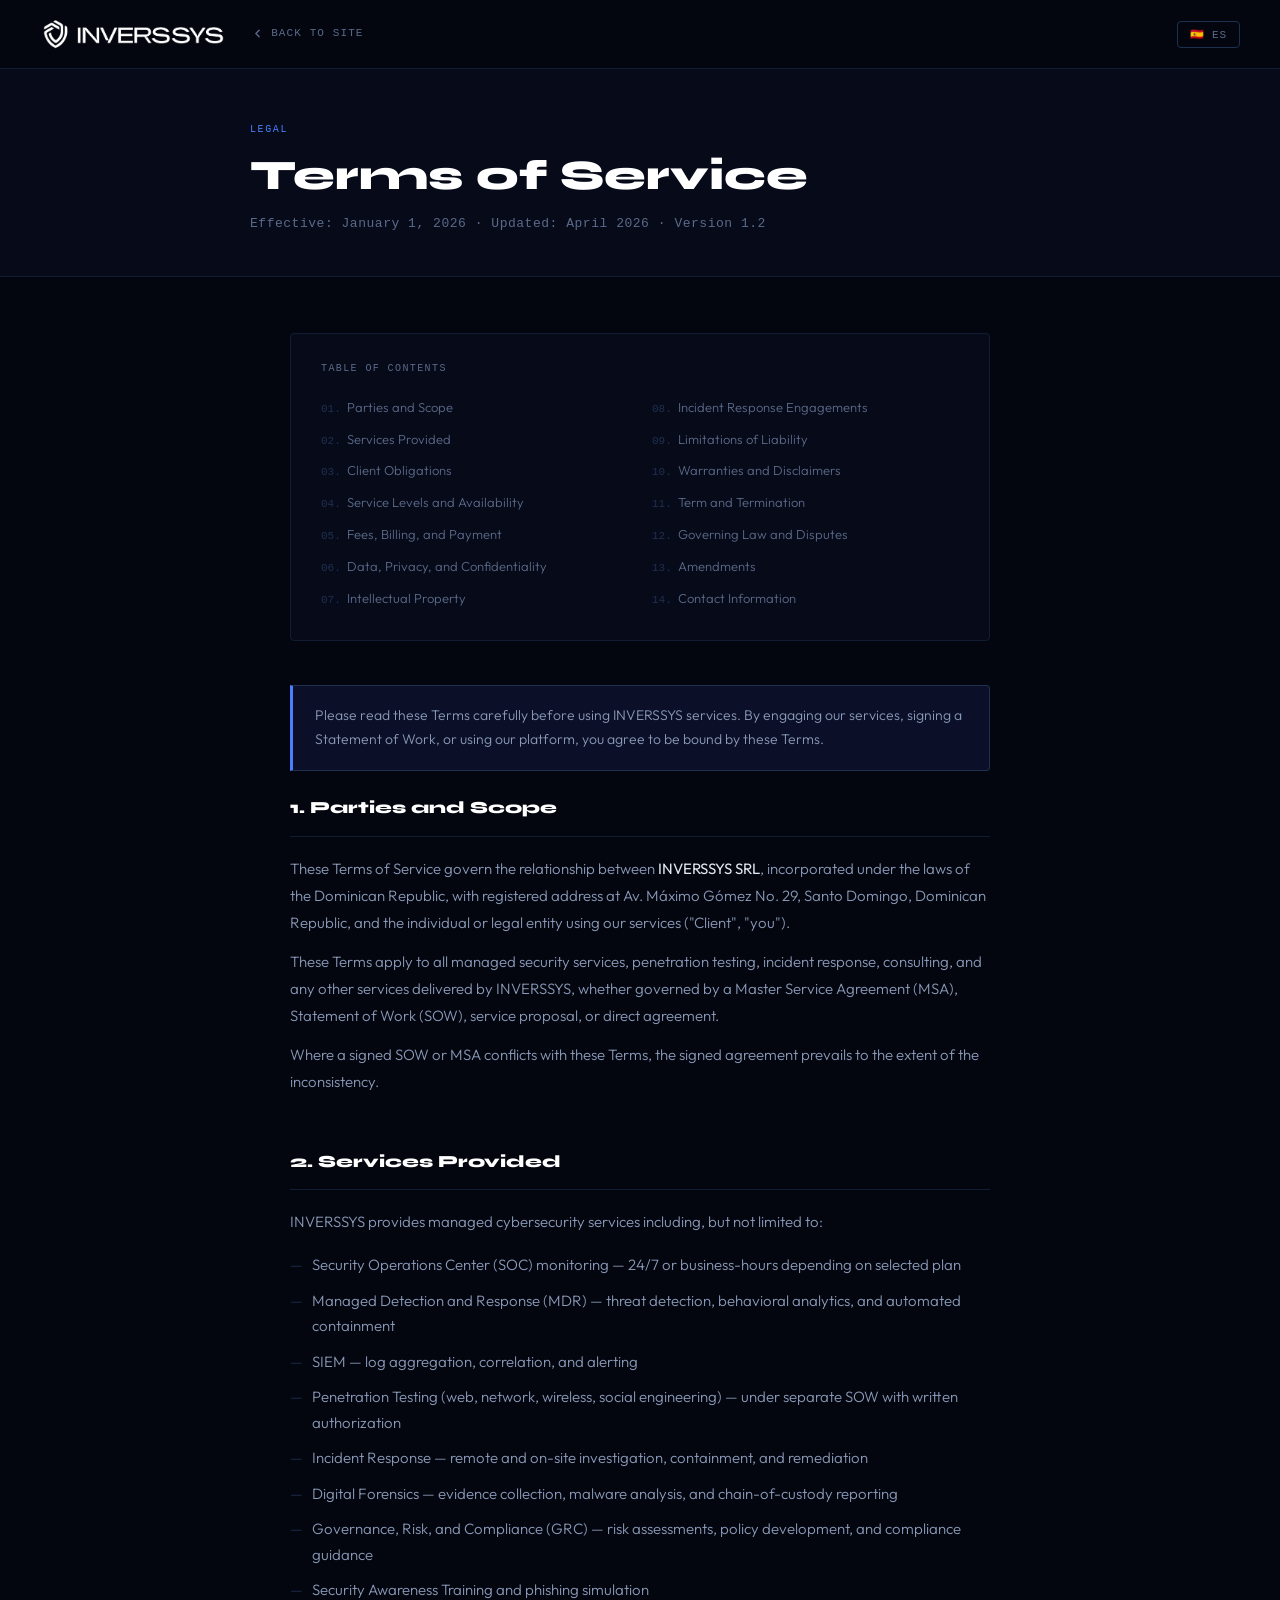
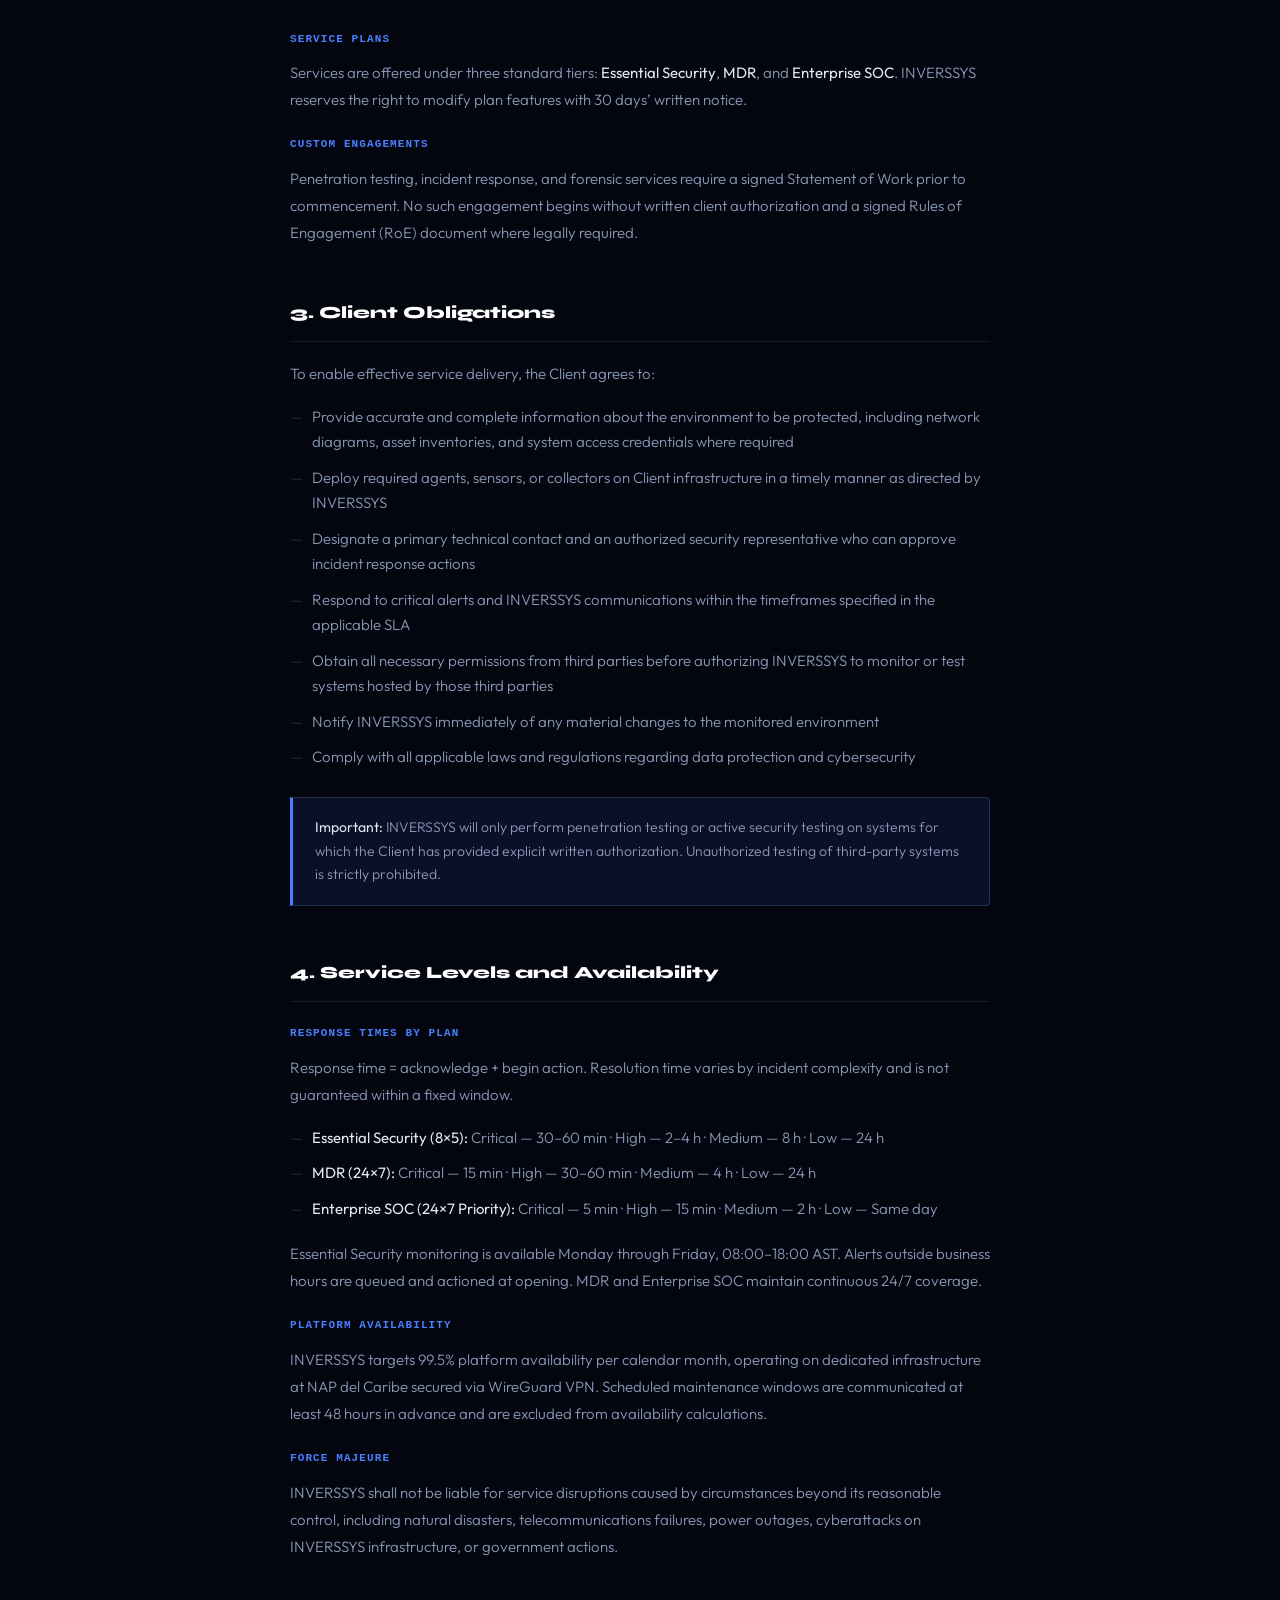
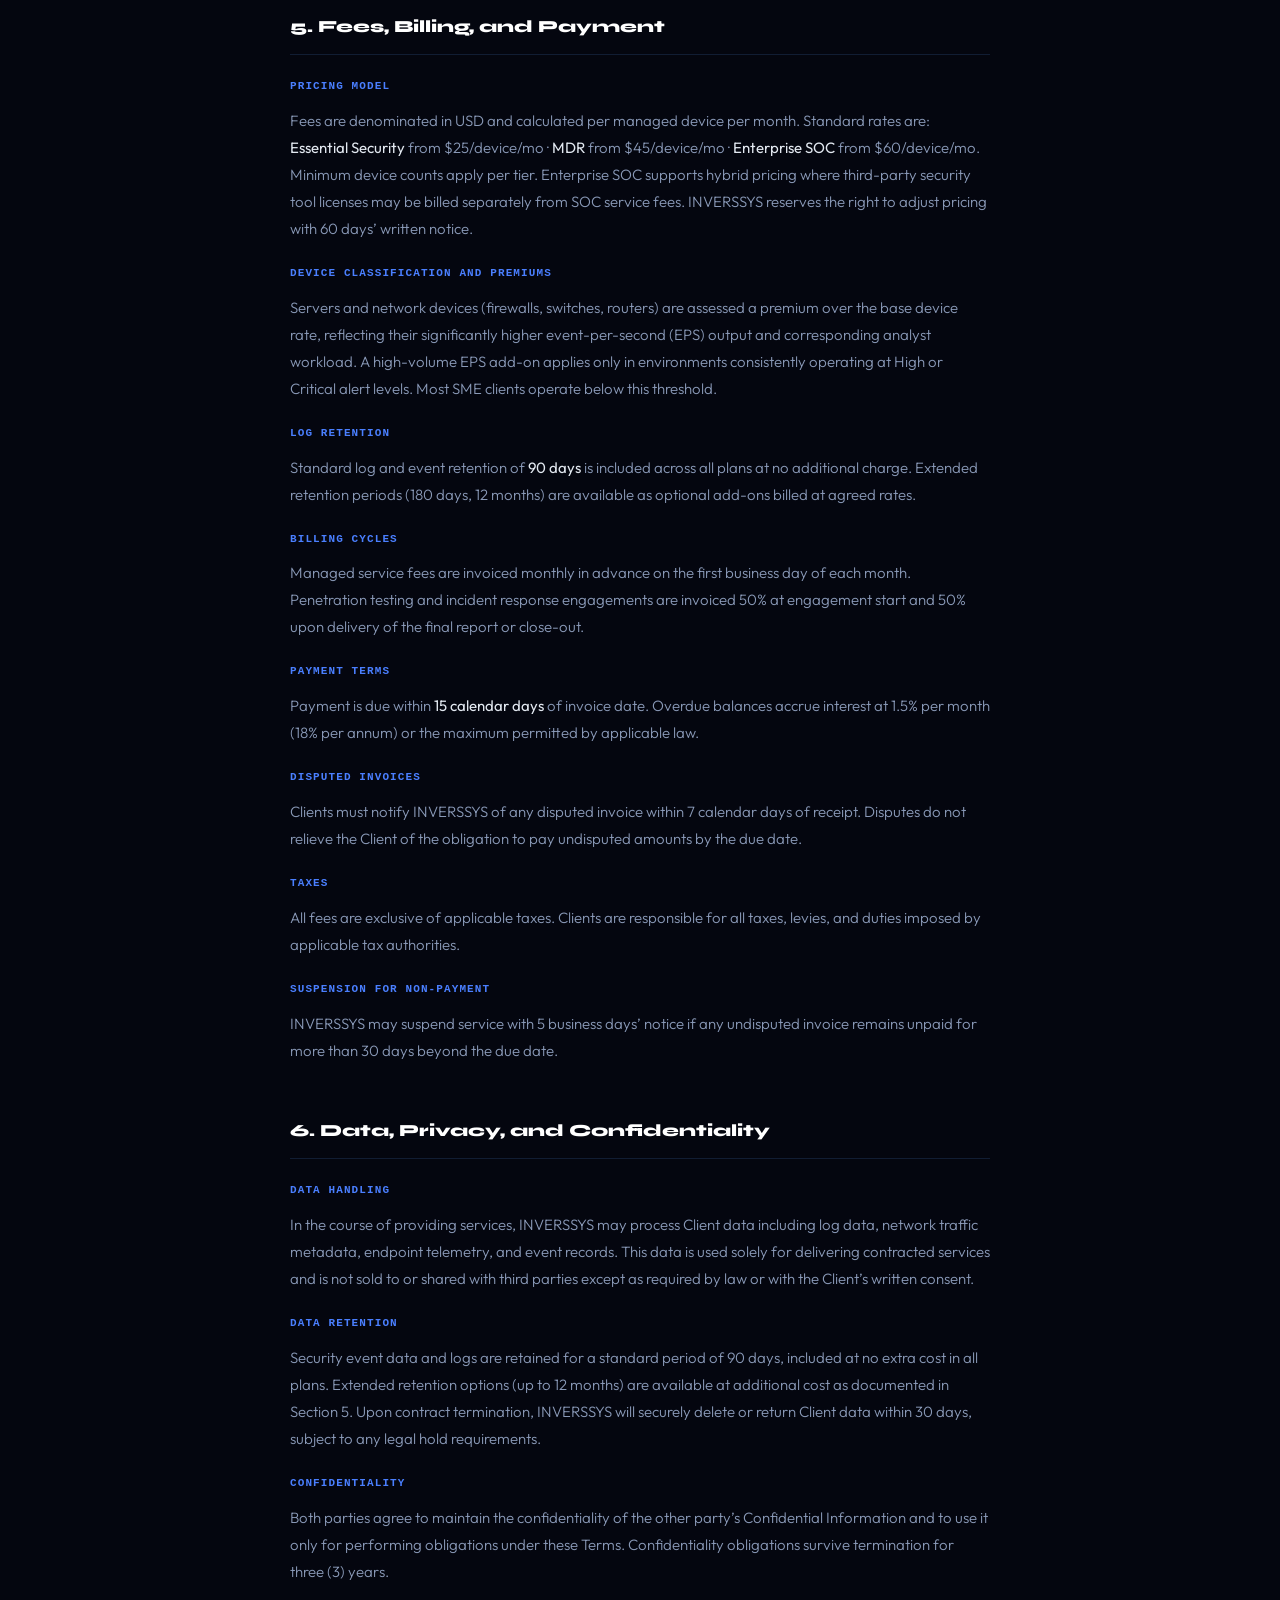
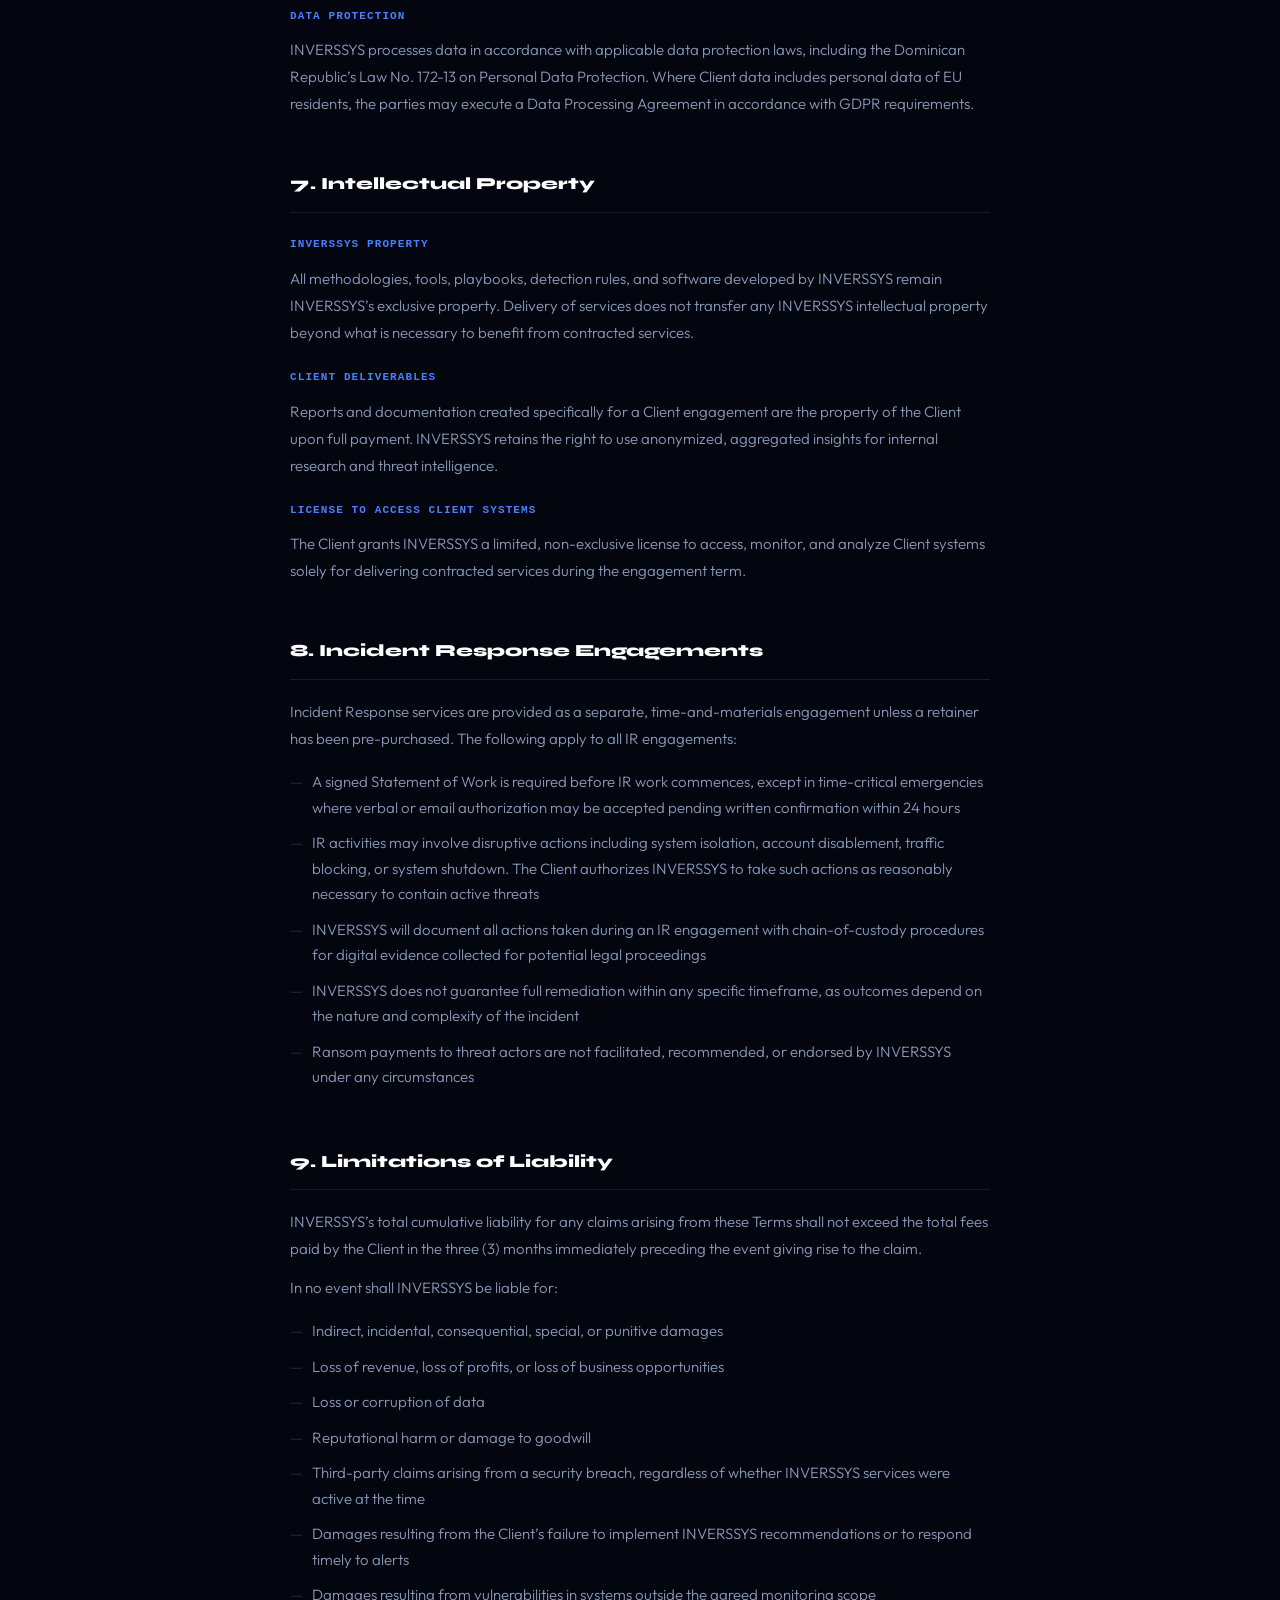
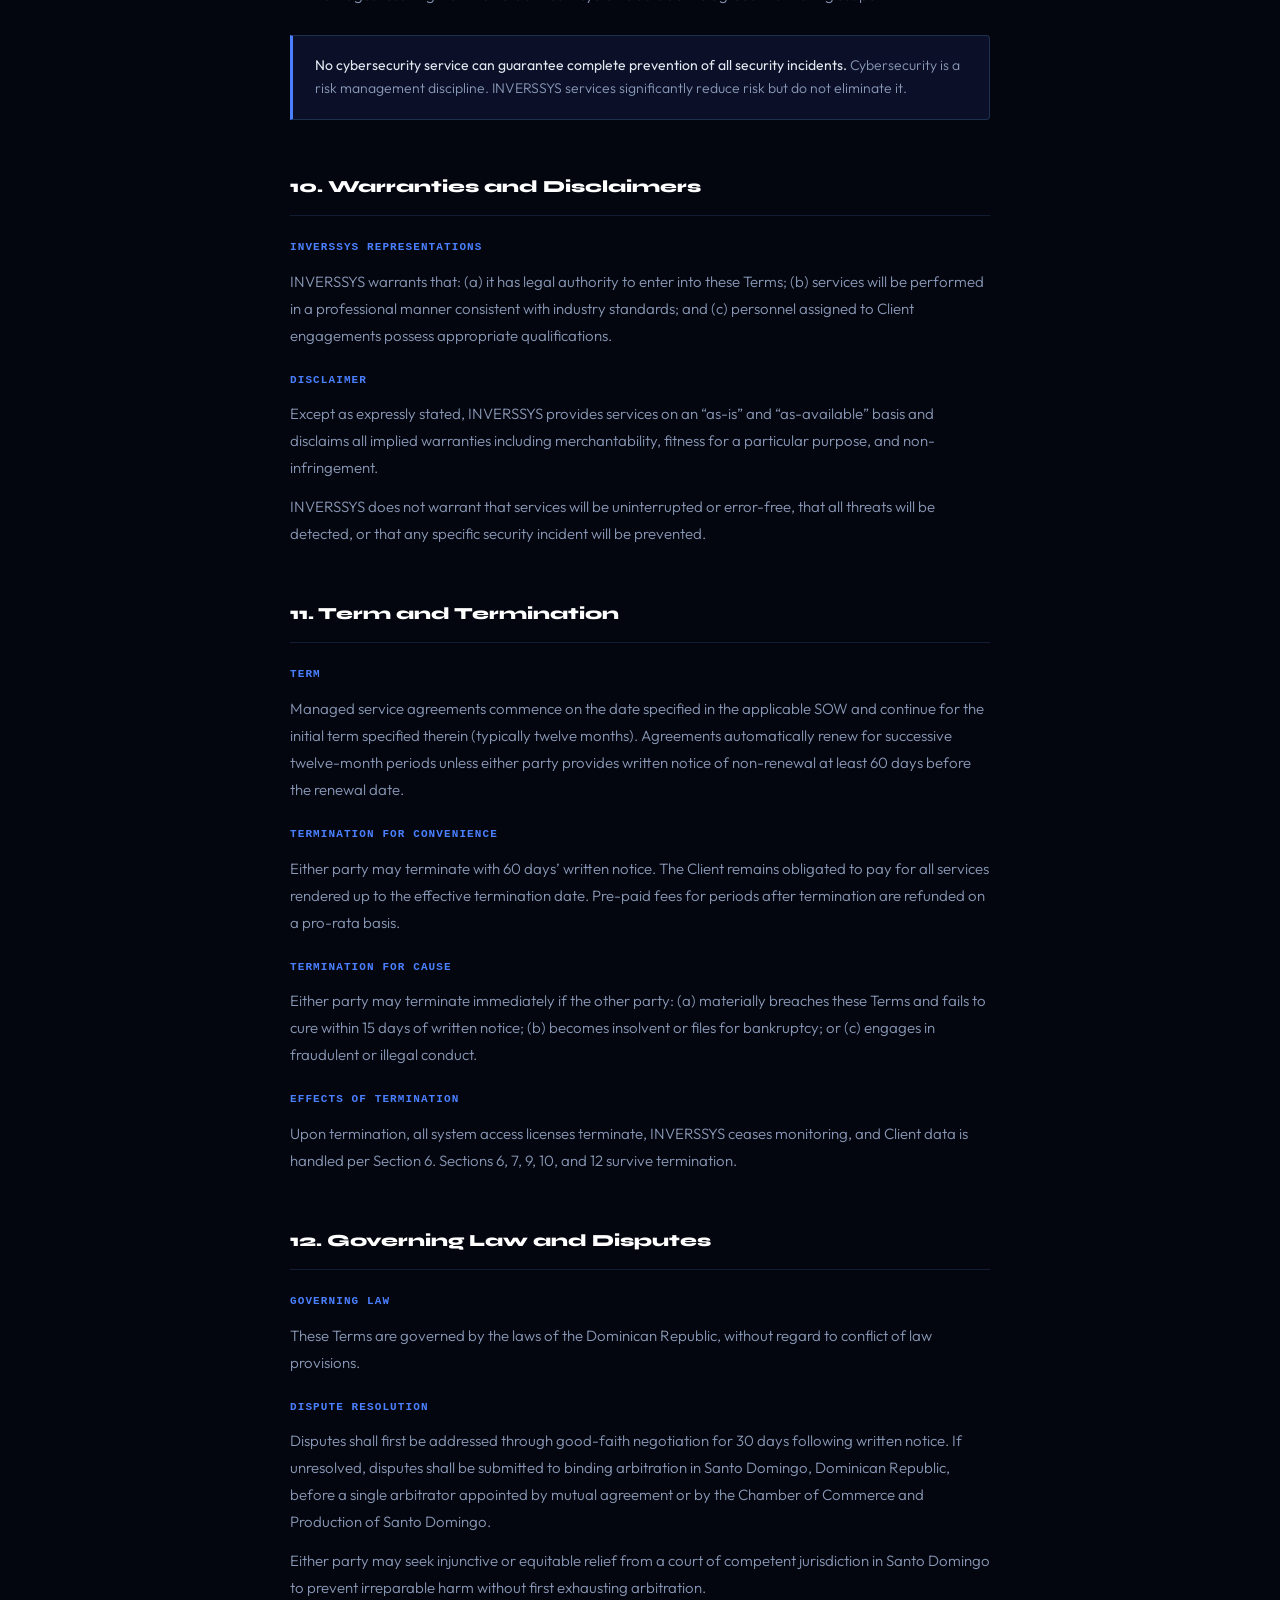
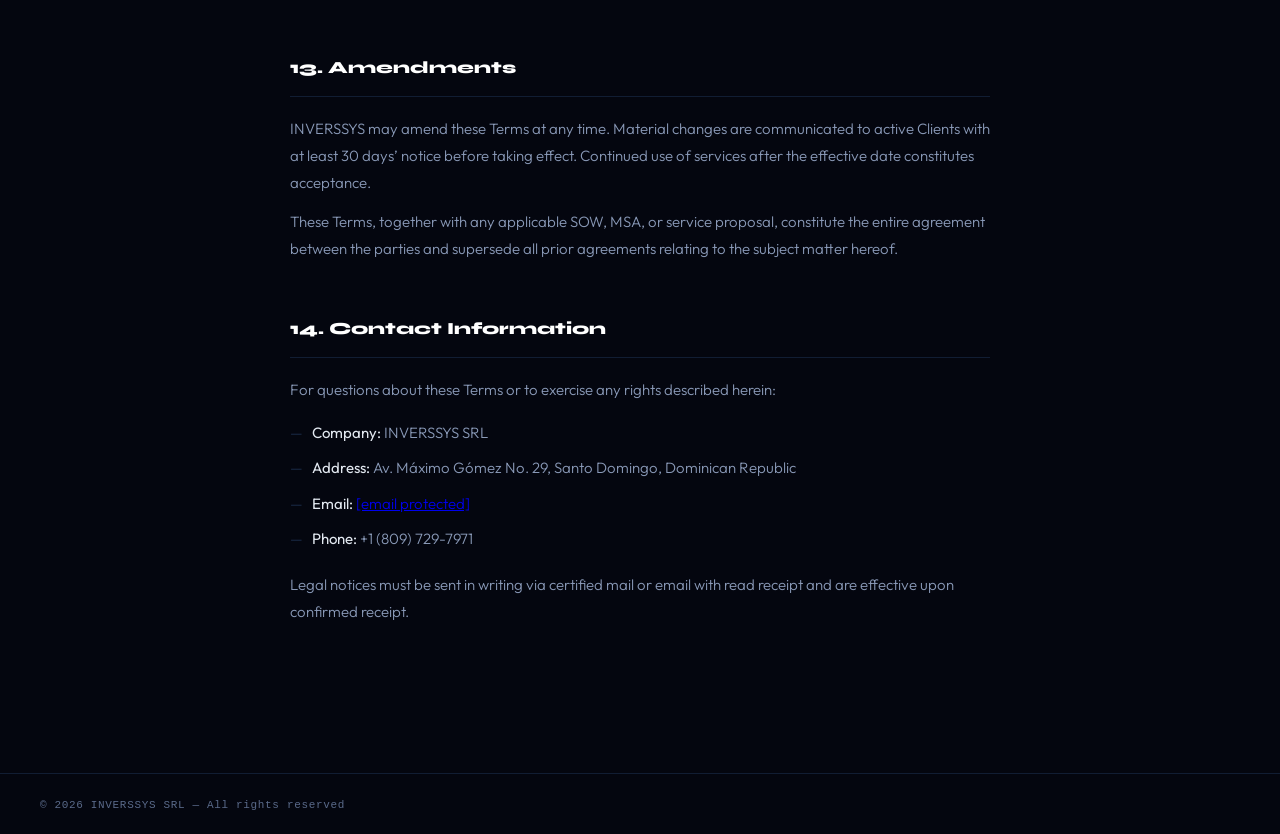
==== commit dff30820: "Add files via upload" ====
--- a/terms.html
+++ b/terms.html
@@ -136,34 +136,38 @@
 
 <div class="tsec" id="s4">
   <h2 data-i18n="s4-h">4. Service Levels and Availability</h2>
-  <h3 data-i18n="s4-h3a">SOC Response Times (MDR and Enterprise plans)</h3>
-  <ul>
-    <li data-i18n="s4-li1"><strong>Critical (P1):</strong> Initial triage within 15 minutes; containment action within 30 minutes</li>
-    <li data-i18n="s4-li2"><strong>High (P2):</strong> Initial triage within 1 hour; escalation within 4 hours</li>
-    <li data-i18n="s4-li3"><strong>Medium (P3):</strong> Investigation within 4 hours; report within 24 hours</li>
-    <li data-i18n="s4-li4"><strong>Low / Informational (P4):</strong> Included in next scheduled report cycle</li>
-  </ul>
-  <p data-i18n="s4-1">Essential Security clients receive business-hours monitoring (Monday through Friday, 08:00 to 18:00 AST) with email notification for all alerts.</p>
+  <h3 data-i18n="s4-h3a">Response Times by Plan</h3>
+  <p data-i18n="s4-h3a-note">Response time = acknowledge + begin action. Resolution time varies by incident complexity and is not guaranteed within a fixed window.</p>
+  <ul>
+    <li data-i18n="s4-li1"><strong>Essential Security (8&#215;5):</strong> Critical — 30–60 min &middot; High — 2–4 h &middot; Medium — 8 h &middot; Low — 24 h</li>
+    <li data-i18n="s4-li2"><strong>MDR (24&#215;7):</strong> Critical — 15 min &middot; High — 30–60 min &middot; Medium — 4 h &middot; Low — 24 h</li>
+    <li data-i18n="s4-li3"><strong>Enterprise SOC (24&#215;7 Priority):</strong> Critical — 5 min &middot; High — 15 min &middot; Medium — 2 h &middot; Low — Same day</li>
+  </ul>
+  <p data-i18n="s4-1">Essential Security monitoring is available Monday through Friday, 08:00&#8211;18:00 AST. Alerts outside business hours are queued and actioned at opening. MDR and Enterprise SOC maintain continuous 24/7 coverage.</p>
   <h3 data-i18n="s4-h3b">Platform Availability</h3>
-  <p data-i18n="s4-2">INVERSSYS targets 99.5% platform availability per calendar month. Scheduled maintenance windows are communicated at least 48 hours in advance and are excluded from availability calculations.</p>
+  <p data-i18n="s4-2">INVERSSYS targets 99.5% platform availability per calendar month, operating on dedicated infrastructure at NAP del Caribe secured via WireGuard VPN. Scheduled maintenance windows are communicated at least 48 hours in advance and are excluded from availability calculations.</p>
   <h3 data-i18n="s4-h3c">Force Majeure</h3>
   <p data-i18n="s4-3">INVERSSYS shall not be liable for service disruptions caused by circumstances beyond its reasonable control, including natural disasters, telecommunications failures, power outages, cyberattacks on INVERSSYS infrastructure, or government actions.</p>
 </div>
 
 <div class="tsec" id="s5">
   <h2 data-i18n="s5-h">5. Fees, Billing, and Payment</h2>
-  <h3 data-i18n="s5-h3a">Pricing</h3>
-  <p data-i18n="s5-1">Service fees are denominated in United States Dollars (USD) based on the number of managed devices and services included in the selected plan. INVERSSYS reserves the right to adjust pricing on 60 days&#8217; written notice.</p>
-  <h3 data-i18n="s5-h3b">Billing Cycles</h3>
-  <p data-i18n="s5-2">Managed service fees are invoiced monthly in advance on the first business day of each month. Penetration testing and incident response engagements are typically invoiced 50% at engagement start and 50% upon delivery of the final report.</p>
-  <h3 data-i18n="s5-h3c">Payment Terms</h3>
-  <p data-i18n="s5-3">Payment is due within <strong>15 calendar days</strong> of invoice date unless otherwise specified in writing. Overdue balances accrue interest at 1.5% per month (18% per annum) or the maximum permitted by applicable law.</p>
-  <h3 data-i18n="s5-h3d">Disputed Invoices</h3>
-  <p data-i18n="s5-4">Clients must notify INVERSSYS of any disputed invoice within 7 calendar days of receipt. Disputes do not relieve the Client of the obligation to pay undisputed amounts by the due date.</p>
-  <h3 data-i18n="s5-h3e">Taxes</h3>
-  <p data-i18n="s5-5">All fees are exclusive of applicable taxes. Clients are responsible for all taxes, levies, and duties imposed by applicable tax authorities on services received.</p>
-  <h3 data-i18n="s5-h3f">Suspension for Non-Payment</h3>
-  <p data-i18n="s5-6">INVERSSYS may suspend service with 5 business days&#8217; notice if any undisputed invoice remains unpaid for more than 30 days beyond the due date.</p>
+  <h3 data-i18n="s5-h3a">Pricing Model</h3>
+  <p data-i18n="s5-1">Fees are denominated in USD and calculated per managed device per month. Standard rates are: <strong>Essential Security</strong> from $25/device/mo &middot; <strong>MDR</strong> from $45/device/mo &middot; <strong>Enterprise SOC</strong> from $60/device/mo. Minimum device counts apply per tier. Enterprise SOC supports hybrid pricing where third-party security tool licenses may be billed separately from SOC service fees. INVERSSYS reserves the right to adjust pricing with 60 days&#8217; written notice.</p>
+  <h3 data-i18n="s5-h3b">Device Classification and Premiums</h3>
+  <p data-i18n="s5-2">Servers and network devices (firewalls, switches, routers) are assessed a premium over the base device rate, reflecting their significantly higher event-per-second (EPS) output and corresponding analyst workload. A high-volume EPS add-on applies only in environments consistently operating at High or Critical alert levels. Most SME clients operate below this threshold.</p>
+  <h3 data-i18n="s5-h3c">Log Retention</h3>
+  <p data-i18n="s5-3">Standard log and event retention of <strong>90 days</strong> is included across all plans at no additional charge. Extended retention periods (180 days, 12 months) are available as optional add-ons billed at agreed rates.</p>
+  <h3 data-i18n="s5-h3d">Billing Cycles</h3>
+  <p data-i18n="s5-4">Managed service fees are invoiced monthly in advance on the first business day of each month. Penetration testing and incident response engagements are invoiced 50% at engagement start and 50% upon delivery of the final report or close-out.</p>
+  <h3 data-i18n="s5-h3e">Payment Terms</h3>
+  <p data-i18n="s5-5">Payment is due within <strong>15 calendar days</strong> of invoice date. Overdue balances accrue interest at 1.5% per month (18% per annum) or the maximum permitted by applicable law.</p>
+  <h3 data-i18n="s5-h3f">Disputed Invoices</h3>
+  <p data-i18n="s5-6">Clients must notify INVERSSYS of any disputed invoice within 7 calendar days of receipt. Disputes do not relieve the Client of the obligation to pay undisputed amounts by the due date.</p>
+  <h3 data-i18n="s5-h3g">Taxes</h3>
+  <p data-i18n="s5-7">All fees are exclusive of applicable taxes. Clients are responsible for all taxes, levies, and duties imposed by applicable tax authorities.</p>
+  <h3 data-i18n="s5-h3h">Suspension for Non-Payment</h3>
+  <p data-i18n="s5-8">INVERSSYS may suspend service with 5 business days&#8217; notice if any undisputed invoice remains unpaid for more than 30 days beyond the due date.</p>
 </div>
 
 <div class="tsec" id="s6">
@@ -171,7 +175,7 @@
   <h3 data-i18n="s6-h3a">Data Handling</h3>
   <p data-i18n="s6-1">In the course of providing services, INVERSSYS may process Client data including log data, network traffic metadata, endpoint telemetry, and event records. This data is used solely for delivering contracted services and is not sold to or shared with third parties except as required by law or with the Client&#8217;s written consent.</p>
   <h3 data-i18n="s6-h3b">Data Retention</h3>
-  <p data-i18n="s6-2">Security event data and logs are retained for a minimum of 90 days and up to 12 months depending on the service tier. Upon termination, INVERSSYS will securely delete or return Client data within 30 days, subject to any legal hold requirements.</p>
+  <p data-i18n="s6-2">Security event data and logs are retained for a standard period of 90 days, included at no extra cost in all plans. Extended retention options (up to 12 months) are available at additional cost as documented in Section 5. Upon contract termination, INVERSSYS will securely delete or return Client data within 30 days, subject to any legal hold requirements.</p>
   <h3 data-i18n="s6-h3c">Confidentiality</h3>
   <p data-i18n="s6-3">Both parties agree to maintain the confidentiality of the other party&#8217;s Confidential Information and to use it only for performing obligations under these Terms. Confidentiality obligations survive termination for three (3) years.</p>
   <h3 data-i18n="s6-h3d">Data Protection</h3>
@@ -258,7 +262,7 @@
   <ul>
     <li data-i18n="s14-li1"><strong>Company:</strong> INVERSSYS SRL</li>
     <li data-i18n="s14-li2"><strong>Address:</strong> Av. M&#225;ximo G&#243;mez No. 29, Santo Domingo, Dominican Republic</li>
-    <li data-i18n="s14-li3"><strong>Email:</strong> info@inverssys.com</li>
+    <li data-i18n="s14-li3"><strong>Email:</strong> <a href="/cdn-cgi/l/email-protection" class="__cf_email__" data-cfemail="7811161e173811160e1d0a0b0b010b561b1715">[email&#160;protected]</a></li>
     <li data-i18n="s14-li4"><strong>Phone:</strong> +1 (809) 729-7971</li>
   </ul>
   <p data-i18n="s14-2">Legal notices must be sent in writing via certified mail or email with read receipt and are effective upon confirmed receipt.</p>
@@ -268,34 +272,4 @@
 
 <footer class="tfooter">
   <span data-i18n="footer">&copy; 2026 INVERSSYS SRL &mdash; All rights reserved</span>
-  <a href="mailto:info@inverssys.com">info@inverssys.com</a>
-</footer>
-<script>
-const T = {"es": {"btn": "🇫🇷 FR", "back": "Volver al sitio", "eyebrow": "Legal", "h1": "Términos de Servicio", "meta": "Vigente: 1 de enero de 2026 · Actualizado: Abril 2026 · Versión 1.2", "toc-title": "Índice", "toc-1": "Partes y Alcance", "toc-2": "Servicios Prestados", "toc-3": "Obligaciones del Cliente", "toc-4": "Niveles de Servicio y Disponibilidad", "toc-5": "Honorarios, Facturación y Pago", "toc-6": "Datos, Privacidad y Confidencialidad", "toc-7": "Propiedad Intelectual", "toc-8": "Compromisos de Respuesta a Incidentes", "toc-9": "Limitaciones de Responsabilidad", "toc-10": "Garantías y Exenciones", "toc-11": "Vigencia y Terminación", "toc-12": "Ley Aplicable y Disputas", "toc-13": "Modificaciones", "toc-14": "Información de Contacto", "intro": "Por favor lea estos Términos detenidamente antes de utilizar los servicios de INVERSSYS. Al contratar nuestros servicios, firmar un Estado de Trabajo o utilizar nuestra plataforma, usted acepta quedar obligado por estos Términos.", "footer": "© 2026 INVERSSYS SRL — Todos los derechos reservados", "s1-h": "1. Partes y Alcance", "s1-1": "Estos Términos de Servicio rigen la relación entre <strong>INVERSSYS SRL</strong>, constituida bajo las leyes de la República Dominicana, con domicilio en Av. Máximo Gómez No. 29, Santo Domingo, República Dominicana, y la persona natural o jurídica que utiliza nuestros servicios (“Cliente”, “usted”).", "s1-2": "Estos Términos aplican a todos los servicios de seguridad gestionada, pruebas de penetración, respuesta a incidentes, consultoría y cualquier otro servicio prestado por INVERSSYS.", "s1-3": "En caso de conflicto entre un SOW o MSA firmado y estos Términos, el acuerdo firmado prevalecerá en la medida de la inconsistencia.", "s2-h": "2. Servicios Prestados", "s2-1": "INVERSSYS provee servicios de ciberseguridad gestionada que incluyen, entre otros:", "s2-li1": "Monitoreo SOC — 24/7 o en horario laboral según el plan seleccionado", "s2-li2": "Detección y Respuesta Gestionada (MDR) — detección de amenazas, análisis de comportamiento y contención automatizada", "s2-li3": "SIEM — agregación de registros, correlación y alertas", "s2-li4": "Pruebas de Penetración — bajo SOW separado con autorización escrita", "s2-li5": "Respuesta a Incidentes — investigación remota y presencial, contención y remediación", "s2-li6": "Forense Digital — recopilación de evidencia, análisis de malware y reportes con cadena de custodia", "s2-li7": "Gobernanza, Riesgo y Cumplimiento (GRC)", "s2-li8": "Capacitación en Conciencia de Seguridad y simulación de phishing", "s2-h3a": "Planes de Servicio", "s2-2": "Los servicios se ofrecen en tres niveles estándar: <strong>Essential Security</strong>, <strong>MDR</strong> y <strong>Enterprise SOC</strong>. INVERSSYS se reserva el derecho de modificar las características del plan con 30 días de aviso escrito.", "s2-h3b": "Compromisos Personalizados", "s2-3": "Las pruebas de penetración, respuesta a incidentes y servicios forenses requieren un Estado de Trabajo firmado antes de iniciar.", "s3-h": "3. Obligaciones del Cliente", "s3-1": "Para facilitar la prestación efectiva del servicio, el Cliente acuerda:", "s3-li1": "Proporcionar información precisa y completa sobre el entorno a proteger", "s3-li2": "Implementar agentes, sensores o recolectores requeridos en la infraestructura del Cliente", "s3-li3": "Designar un contacto técnico principal y un representante de seguridad autorizado", "s3-li4": "Responder a alertas críticas dentro de los plazos especificados en el SLA aplicable", "s3-li5": "Obtener todos los permisos necesarios de terceros antes de autorizar el monitoreo o pruebas", "s3-li6": "Notificar a INVERSSYS de inmediato sobre cualquier cambio material en el entorno monitoreado", "s3-li7": "Cumplir con todas las leyes y regulaciones aplicables en materia de protección de datos", "s3-callout": "<strong>Importante:</strong> INVERSSYS solo realizará pruebas de penetración en sistemas para los cuales el Cliente haya otorgado autorización escrita explícita. Las pruebas no autorizadas de sistemas de terceros están estrictamente prohibidas.", "s4-h": "4. Niveles de Servicio y Disponibilidad", "s4-h3a": "Tiempos de Respuesta SOC (planes MDR y Enterprise)", "s4-li1": "<strong>Crítico (P1):</strong> Triaje inicial en 15 minutos; contención en 30 minutos", "s4-li2": "<strong>Alto (P2):</strong> Triaje inicial en 1 hora; escalada en 4 horas", "s4-li3": "<strong>Medio (P3):</strong> Investigación en 4 horas; reporte en 24 horas", "s4-li4": "<strong>Bajo / Informativo (P4):</strong> Incluido en el próximo ciclo de reporte", "s4-1": "Los clientes de Essential Security reciben monitoreo en horario laboral (lunes a viernes, 08:00 a 18:00 AST).", "s4-h3b": "Disponibilidad de Plataforma", "s4-2": "INVERSSYS apunta a una disponibilidad de plataforma del 99.5% por mes calendario.", "s4-h3c": "Fuerza Mayor", "s4-3": "INVERSSYS no será responsable de interrupciones causadas por circunstancias fuera de su control razonable.", "s5-h": "5. Honorarios, Facturación y Pago", "s5-h3a": "Precios", "s5-1": "Los honorarios están denominados en Dólares Estadounidenses (USD). INVERSSYS se reserva el derecho de ajustar los precios con 60 días de aviso escrito.", "s5-h3b": "Ciclos de Facturación", "s5-2": "Los honorarios de servicios gestionados se facturan mensualmente por anticipado. Los compromisos de IR se facturan típicamente 50% al inicio y 50% al entregar el informe final.", "s5-h3c": "Términos de Pago", "s5-3": "El pago vence dentro de <strong>15 días calendario</strong> de la fecha de factura. Los saldos vencidos acumulan interés del 1.5% mensual (18% anual).", "s5-h3d": "Facturas Disputadas", "s5-4": "Los Clientes deben notificar a INVERSSYS sobre cualquier factura disputada dentro de los 7 días calendario de su recepción.", "s5-h3e": "Impuestos", "s5-5": "Todos los honorarios son exclusivos de impuestos aplicables. Los Clientes son responsables de todos los impuestos sobre los servicios recibidos.", "s5-h3f": "Suspensión por Falta de Pago", "s5-6": "INVERSSYS puede suspender el servicio con 5 días hábiles de aviso si alguna factura no disputada permanece impaga por más de 30 días.", "s6-h": "6. Datos, Privacidad y Confidencialidad", "s6-h3a": "Manejo de Datos", "s6-1": "Los datos del Cliente se utilizan única y exclusivamente para la prestación de los servicios contratados y no se venden ni comparten con terceros excepto cuando lo exija la ley.", "s6-h3b": "Retención de Datos", "s6-2": "Los datos de eventos de seguridad se retienen por un mínimo de 90 días y hasta 12 meses. Al terminar el contrato, INVERSSYS eliminará o devolverá los datos del Cliente dentro de los 30 días.", "s6-h3c": "Confidencialidad", "s6-3": "Ambas partes acuerdan mantener la confidencialidad de la Información Confidencial de la otra parte. Las obligaciones de confidencialidad sobreviven a la terminación por tres (3) años.", "s6-h3d": "Protección de Datos", "s6-4": "INVERSSYS procesa datos de acuerdo con la Ley No. 172-13 de Protección de Datos Personales de la República Dominicana y, cuando aplique, el RGPD.", "s7-h": "7. Propiedad Intelectual", "s7-h3a": "Propiedad de INVERSSYS", "s7-1": "Todas las metodologías, herramientas, playbooks y software desarrollados por INVERSSYS siguen siendo propiedad exclusiva de INVERSSYS.", "s7-h3b": "Entregables del Cliente", "s7-2": "Los informes y documentación creados específicamente para un compromiso del Cliente son propiedad del Cliente tras el pago completo.", "s7-h3c": "Licencia de Acceso", "s7-3": "El Cliente otorga a INVERSSYS una licencia limitada para acceder y analizar los sistemas del Cliente únicamente para prestar los servicios contratados.", "s8-h": "8. Compromisos de Respuesta a Incidentes", "s8-1": "Los servicios de Respuesta a Incidentes se prestan como un compromiso separado por tiempo y materiales, salvo que se haya contratado previamente un retainer.", "s8-li1": "Se requiere un Estado de Trabajo firmado antes de iniciar el trabajo de IR", "s8-li2": "Las actividades de IR pueden involucrar acciones disruptivas incluyendo aislamiento de sistemas y deshabilitación de cuentas", "s8-li3": "INVERSSYS documentará todas las acciones tomadas con procedimientos de cadena de custodia", "s8-li4": "INVERSSYS no garantiza la remediación completa dentro de un plazo específico", "s8-li5": "Los pagos de rescate a actores de amenazas no son facilitados, recomendados ni respaldados por INVERSSYS", "s9-h": "9. Limitaciones de Responsabilidad", "s9-1": "La responsabilidad total acumulativa de INVERSSYS no excederá los honorarios totales pagados por el Cliente en los tres (3) meses inmediatamente anteriores al evento.", "s9-2": "En ningún caso INVERSSYS será responsable por:", "s9-li1": "Daños indirectos, incidentales, consecuentes, especiales o punitivos", "s9-li2": "Pérdida de ingresos, ganancias u oportunidades de negocio", "s9-li3": "Pérdida o corrupción de datos", "s9-li4": "Daños reputacionales o a la imagen de marca", "s9-li5": "Reclamaciones de terceros derivadas de una brecha de seguridad", "s9-li6": "Daños resultantes de la falta del Cliente de implementar las recomendaciones de INVERSSYS", "s9-li7": "Daños resultantes de vulnerabilidades en sistemas fuera del alcance de monitoreo acordado", "s9-callout": "<strong>Ningún servicio de ciberseguridad puede garantizar la prevención total de todos los incidentes de seguridad.</strong> La ciberseguridad es una disciplina de gestión de riesgos.", "s10-h": "10. Garantías y Exenciones", "s10-h3a": "Declaraciones de INVERSSYS", "s10-1": "INVERSSYS garantiza que tiene autoridad legal para celebrar estos Términos y que los servicios se prestarán de manera profesional.", "s10-h3b": "Exención de Responsabilidad", "s10-2": "INVERSSYS provee servicios en estado “tal cual” y “según disponibilidad” y renuncia a todas las garantías implícitas.", "s10-3": "INVERSSYS no garantiza que los servicios sean ininterrumpidos, que todas las amenazas sean detectadas, o que algún incidente sea prevenido.", "s11-h": "11. Vigencia y Terminación", "s11-h3a": "Vigencia", "s11-1": "Los acuerdos de servicio gestionado comienzan en la fecha especificada en el SOW y se renuevan automáticamente por períodos de doce meses salvo aviso de no renovación con 60 días de antelación.", "s11-h3b": "Terminación por Conveniencia", "s11-2": "Cualquiera de las partes puede terminar el acuerdo con 60 días de aviso escrito. Los honorarios prepagados por períodos posteriores a la terminación se reembolsan en proporción.", "s11-h3c": "Terminación por Causa", "s11-3": "Cualquiera de las partes puede terminar de inmediato ante incumplimiento material no subsanado en 15 días, insolvencia o conducta fraudulenta.", "s11-h3d": "Efectos de la Terminación", "s11-4": "Al terminar el acuerdo, todas las licencias de acceso terminan, INVERSSYS cesa el monitoreo y los datos del Cliente se manejan conforme a la Sección 6.", "s12-h": "12. Ley Aplicable y Disputas", "s12-h3a": "Ley Aplicable", "s12-1": "Estos Términos se rigen por las leyes de la República Dominicana.", "s12-h3b": "Resolución de Disputas", "s12-2": "Las disputas se resolverán mediante negociación de buena fe durante 30 días. Si no se resuelven, se someterán a arbitraje vinculante en Santo Domingo ante la Cámara de Comercio y Producción.", "s12-3": "Cualquiera de las partes puede solicitar medidas cautelares ante un tribunal competente en Santo Domingo.", "s13-h": "13. Modificaciones", "s13-1": "INVERSSYS puede modificar estos Términos en cualquier momento con al menos 30 días de aviso. El uso continuado de los servicios después de la fecha efectiva constituye aceptación.", "s13-2": "Estos Términos constituyen el acuerdo completo entre las partes y reemplazan todos los acuerdos anteriores sobre la misma materia.", "s14-h": "14. Información de Contacto", "s14-1": "Para preguntas sobre estos Términos o para ejercer cualquier derecho descrito en ellos:", "s14-li1": "<strong>Empresa:</strong> INVERSSYS SRL", "s14-li2": "<strong>Dirección:</strong> Av. Máximo Gómez No. 29, Santo Domingo, República Dominicana", "s14-li3": "<strong>Correo:</strong> info@inverssys.com", "s14-li4": "<strong>Teléfono:</strong> +1 (809) 729-7971", "s14-2": "Los avisos legales deben enviarse por escrito mediante correo certificado o correo electrónico con acuse de recibo."}, "fr": {"btn": "🇺🇸 EN", "back": "Retour au site", "eyebrow": "Légal", "h1": "Conditions Générales de Service", "meta": "En vigueur : 1er janvier 2026 · Mis à jour : Avril 2026 · Version 1.2", "toc-title": "Table des Matières", "toc-1": "Parties et Champ d’Application", "toc-2": "Services Fournis", "toc-3": "Obligations du Client", "toc-4": "Niveaux de Service et Disponibilité", "toc-5": "Honoraires, Facturation et Paiement", "toc-6": "Données, Confidentialité et Vie Privée", "toc-7": "Propriété Intellectuelle", "toc-8": "Missions de Réponse aux Incidents", "toc-9": "Limitations de Responsabilité", "toc-10": "Garanties et Exclusions", "toc-11": "Durée et Résiliation", "toc-12": "Droit Applicable et Litiges", "toc-13": "Modifications", "toc-14": "Informations de Contact", "intro": "Veuillez lire attentivement ces Conditions avant d’utiliser les services INVERSSYS. En faisant appel à nos services ou en signant un État des Travaux, vous acceptez d’être lié par ces Conditions.", "footer": "© 2026 INVERSSYS SRL — Tous droits réservés", "s1-h": "1. Parties et Champ d’Application", "s1-1": "Les présentes Conditions régissent la relation entre <strong>INVERSSYS SRL</strong>, constituée selon les lois de la République Dominicaine, sise Av. Máximo Gómez No. 29, Saint-Domingue, et la personne physique ou morale utilisant nos services (« Client »).", "s1-2": "Ces Conditions s’appliquent à tous les services de sécurité gérés, tests de pénétration, réponse aux incidents et tout autre service fourni par INVERSSYS.", "s1-3": "En cas de conflit entre un SOW ou MSA signé et ces Conditions, l’accord signé prévaudra.", "s2-h": "2. Services Fournis", "s2-1": "INVERSSYS fournit des services de cybersécurité gérés comprenant notamment :", "s2-li1": "Surveillance SOC — 24h/24 7j/7 ou en heures ouvrables selon le plan sélectionné", "s2-li2": "Détection et Réponse Gérées (MDR) — détection des menaces et confinement automatisé", "s2-li3": "SIEM — agrégation de journaux, corrélation et alertes", "s2-li4": "Tests de Pénétration — sous SOW distinct avec autorisation écrite", "s2-li5": "Réponse aux Incidents — investigation à distance et sur site", "s2-li6": "Informatique Légale — collecte de preuves et analyse de maliciels", "s2-li7": "Gouvernance, Risques et Conformité (GRC)", "s2-li8": "Formation à la sensibilisation à la sécurité et simulation de hameçonnage", "s2-h3a": "Plans de Service", "s2-2": "Les services sont proposés en trois niveaux : <strong>Essential Security</strong>, <strong>MDR</strong> et <strong>Enterprise SOC</strong>. INVERSSYS se réserve le droit de modifier les fonctionnalités avec un préavis de 30 jours.", "s2-h3b": "Missions Personnalisées", "s2-3": "Les tests de pénétration et la réponse aux incidents nécessitent un État des Travaux signé avant le début.", "s3-h": "3. Obligations du Client", "s3-1": "Pour permettre une prestation de services efficace, le Client accepte de :", "s3-li1": "Fournir des informations exactes et complètes sur l’environnement à protéger", "s3-li2": "Déployer les agents et capteurs requis dans les délais prescrits", "s3-li3": "Désigner un contact technique principal et un représentant sécurité autorisé", "s3-li4": "Répondre aux alertes critiques dans les délais du SLA applicable", "s3-li5": "Obtenir les autorisations nécessaires auprès des tiers avant toute surveillance", "s3-li6": "Informer immédiatement INVERSSYS de tout changement matériel dans l’environnement", "s3-li7": "Se conformer aux lois applicables en matière de protection des données", "s3-callout": "<strong>Important :</strong> INVERSSYS n’effectuera des tests de pénétration que sur les systèmes pour lesquels le Client a fourni une autorisation écrite explicite. Les tests non autorisés sont strictement interdits.", "s4-h": "4. Niveaux de Service et Disponibilité", "s4-h3a": "Temps de Réponse SOC (plans MDR et Enterprise)", "s4-li1": "<strong>Critique (P1) :</strong> Triage initial dans les 15 minutes ; confinement dans les 30 minutes", "s4-li2": "<strong>Élevé (P2) :</strong> Triage initial dans l’heure ; escalade dans les 4 heures", "s4-li3": "<strong>Moyen (P3) :</strong> Enquête dans les 4 heures ; rapport dans les 24 heures", "s4-li4": "<strong>Faible / Informatif (P4) :</strong> Inclus dans le prochain cycle de rapport", "s4-1": "Les clients Essential Security bénéficient d’une surveillance aux heures ouvrables (lundi au vendredi, 08h00 à 18h00 AST).", "s4-h3b": "Disponibilité de la Plateforme", "s4-2": "INVERSSYS vise une disponibilité de plateforme de 99,5% par mois civil.", "s4-h3c": "Force Majeure", "s4-3": "INVERSSYS ne saurait être tenu responsable des interruptions causées par des circonstances hors de son contrôle raisonnable.", "s5-h": "5. Honoraires, Facturation et Paiement", "s5-h3a": "Tarification", "s5-1": "Les honoraires sont libellés en dollars américains (USD). INVERSSYS se réserve le droit d’ajuster les tarifs avec un préavis de 60 jours.", "s5-h3b": "Cycles de Facturation", "s5-2": "Les honoraires des services gérés sont facturés mensuellement à l’avance. Les missions de RI sont généralement facturées à 50% au début et 50% à la livraison du rapport.", "s5-h3c": "Conditions de Paiement", "s5-3": "Le paiement est dû dans les <strong>15 jours calendaires</strong> suivant la date de facturation. Les soldes impayés accumulent des intérêts de 1,5% par mois.", "s5-h3d": "Factures Contestées", "s5-4": "Les Clients doivent notifier INVERSSYS de toute facture contestée dans les 7 jours calendaires suivant sa réception.", "s5-h3e": "Taxes", "s5-5": "Tous les honoraires sont hors taxes. Les Clients sont responsables de l’ensemble des taxes sur les services reçus.", "s5-h3f": "Suspension pour Non-Paiement", "s5-6": "INVERSSYS peut suspendre le service avec un préavis de 5 jours ouvrables si une facture reste impayée plus de 30 jours après l’échéance.", "s6-h": "6. Données, Confidentialité et Vie Privée", "s6-h3a": "Traitement des Données", "s6-1": "Les données du Client sont utilisées uniquement pour la fourniture des services contractés et ne sont pas vendues ni communiquées à des tiers sans consentement.", "s6-h3b": "Conservation des Données", "s6-2": "Les journaux sont conservés pendant au minimum 90 jours et jusqu’à 12 mois. À la résiliation, les données sont supprimées ou restituées dans les 30 jours.", "s6-h3c": "Confidentialité", "s6-3": "Les deux parties s’engagent à maintenir la confidentialité des Informations Confidentielles. Les obligations survivent à la résiliation pendant trois (3) ans.", "s6-h3d": "Protection des Données", "s6-4": "INVERSSYS traite les données conformément à la loi No. 172-13 de la République Dominicaine et, le cas échéant, au RGPD.", "s7-h": "7. Propriété Intellectuelle", "s7-h3a": "Propriété d’INVERSSYS", "s7-1": "Toutes les méthodologies, outils et logiciels développés par INVERSSYS restent sa propriété exclusive.", "s7-h3b": "Livrables du Client", "s7-2": "Les rapports créés spécifiquement pour une mission du Client sont la propriété du Client après paiement intégral.", "s7-h3c": "Licence d’Accès", "s7-3": "Le Client accorde à INVERSSYS une licence limitée pour accéder aux systèmes du Client uniquement pour prestation des services contractés.", "s8-h": "8. Missions de Réponse aux Incidents", "s8-1": "Les services de Réponse aux Incidents sont fournis en tant que mission distincte en régie, sauf si un retainer a été préalablement souscrit.", "s8-li1": "Un État des Travaux signé est requis avant le début du travail de RI", "s8-li2": "Les activités de RI peuvent impliquer des actions perturbatrices telles que l’isolation de systèmes", "s8-li3": "INVERSSYS documentera toutes les actions prises avec des procédures de chaîne de garde", "s8-li4": "INVERSSYS ne garantit pas une remédiation complète dans un délai spécifique", "s8-li5": "Les paiements de rançon ne sont pas facilités, recommandés ni endossés par INVERSSYS", "s9-h": "9. Limitations de Responsabilité", "s9-1": "La responsabilité totale cumulative d’INVERSSYS ne saurait dépasser les honoraires payés au cours des trois (3) mois précédant l’événement.", "s9-2": "En aucun cas INVERSSYS ne saurait être tenu responsable :", "s9-li1": "De dommages indirects, accidentels, consécutifs, spéciaux ou punitifs", "s9-li2": "De la perte de revenus, bénéfices ou opportunités commerciales", "s9-li3": "De la perte ou corruption de données", "s9-li4": "Des préjudices réputationnels", "s9-li5": "Des réclamations de tiers découlant d’une violation de sécurité", "s9-li6": "Des dommages résultant du manquement du Client à mettre en œuvre les recommandations", "s9-li7": "Des dommages résultant de vulnérabilités hors du périmètre convenu", "s9-callout": "<strong>Aucun service de cybersécurité ne peut garantir la prévention totale de tous les incidents.</strong> La cybersécurité est une discipline de gestion des risques.", "s10-h": "10. Garanties et Exclusions", "s10-h3a": "Déclarations d’INVERSSYS", "s10-1": "INVERSSYS garantit qu’elle a l’autorité légale pour conclure ces Conditions et que les services seront fournis de manière professionnelle.", "s10-h3b": "Exclusion de Garantie", "s10-2": "INVERSSYS fournit ses services « en l’état » et décline toutes garanties implicites.", "s10-3": "INVERSSYS ne garantit pas que les services seront ininterrompus ou que toutes les menaces seront détectées.", "s11-h": "11. Durée et Résiliation", "s11-h3a": "Durée", "s11-1": "Les accords se renouvellent automatiquement pour des périodes de douze mois, sauf préavis de non-renouvellement 60 jours avant.", "s11-h3b": "Résiliation par Convenance", "s11-2": "L’une ou l’autre partie peut résilier avec un préavis de 60 jours. Les honoraires prépayés sont remboursés au prorata.", "s11-h3c": "Résiliation pour Cause", "s11-3": "Résiliation immédiate possible en cas de manquement matériel non réparé, d’insolvabilité ou de conduite frauduleuse.", "s11-h3d": "Effets de la Résiliation", "s11-4": "À la résiliation, toutes les licences d’accès prennent fin et les données sont traitées conformément à la Section 6.", "s12-h": "12. Droit Applicable et Litiges", "s12-h3a": "Droit Applicable", "s12-1": "Ces Conditions sont régies par les lois de la République Dominicaine.", "s12-h3b": "Règlement des Litiges", "s12-2": "Les litiges sont traités par négociation pendant 30 jours, puis soumis à arbitrage à Saint-Domingue devant la Chambre de Commerce.", "s12-3": "L’une ou l’autre partie peut solliciter des mesures conservatoires auprès d’une juridiction compétente.", "s13-h": "13. Modifications", "s13-1": "INVERSSYS peut modifier ces Conditions avec un préavis de 30 jours. La poursuite de l’utilisation vaut acceptation.", "s13-2": "Ces Conditions constituent l’accord intégral entre les parties et remplacent tous les accords antérieurs.", "s14-h": "14. Informations de Contact", "s14-1": "Pour toute question relative à ces Conditions :", "s14-li1": "<strong>Société :</strong> INVERSSYS SRL", "s14-li2": "<strong>Adresse :</strong> Av. Máximo Gómez No. 29, Saint-Domingue, République Dominicaine", "s14-li3": "<strong>E-mail :</strong> info@inverssys.com", "s14-li4": "<strong>Téléphone :</strong> +1 (809) 729-7971", "s14-2": "Les notifications légales doivent être envoyées par écrit et prennent effet dès confirmation de réception."}, "en": {"btn": "🇪🇸 ES"}};
-const cycle = {en:'es', es:'fr', fr:'en'};
-let lang = 'en';
-
-function applyLang(l) {
-  const d = T[l] || {};
-  document.querySelectorAll('[data-i18n]').forEach(el => {
-    const key = el.getAttribute('data-i18n');
-    if (d[key] !== undefined) {
-      el.innerHTML = d[key];
-    }
-  });
-  const btn = document.getElementById('langBtn');
-  if (d.btn) btn.textContent = d.btn;
-  document.documentElement.lang = l;
-}
-
-document.getElementById('langBtn').addEventListener('click', function() {
-  lang = cycle[lang];
-  if (lang === 'en') {
-    location.reload();
-  } else {
-    applyLang(lang);
-  }
-});
-</script>
-</body>
-</html>+  <a
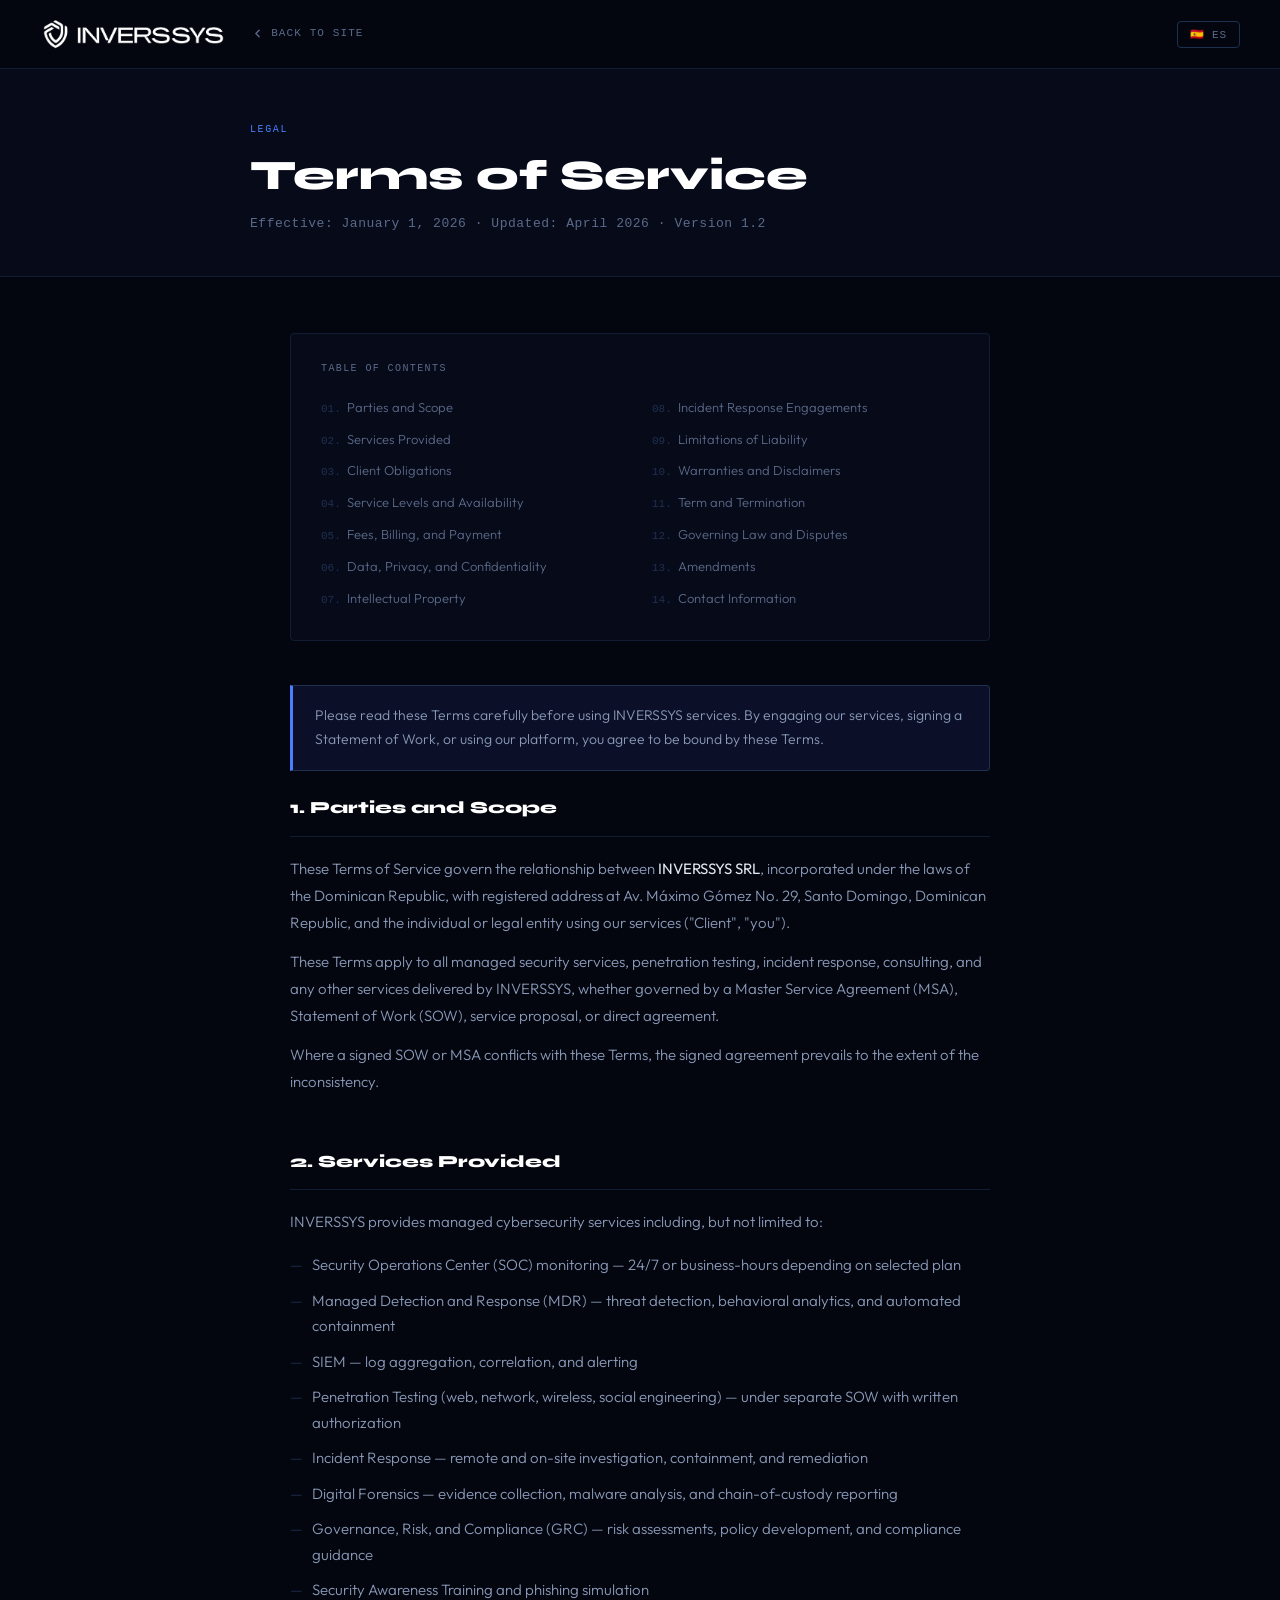
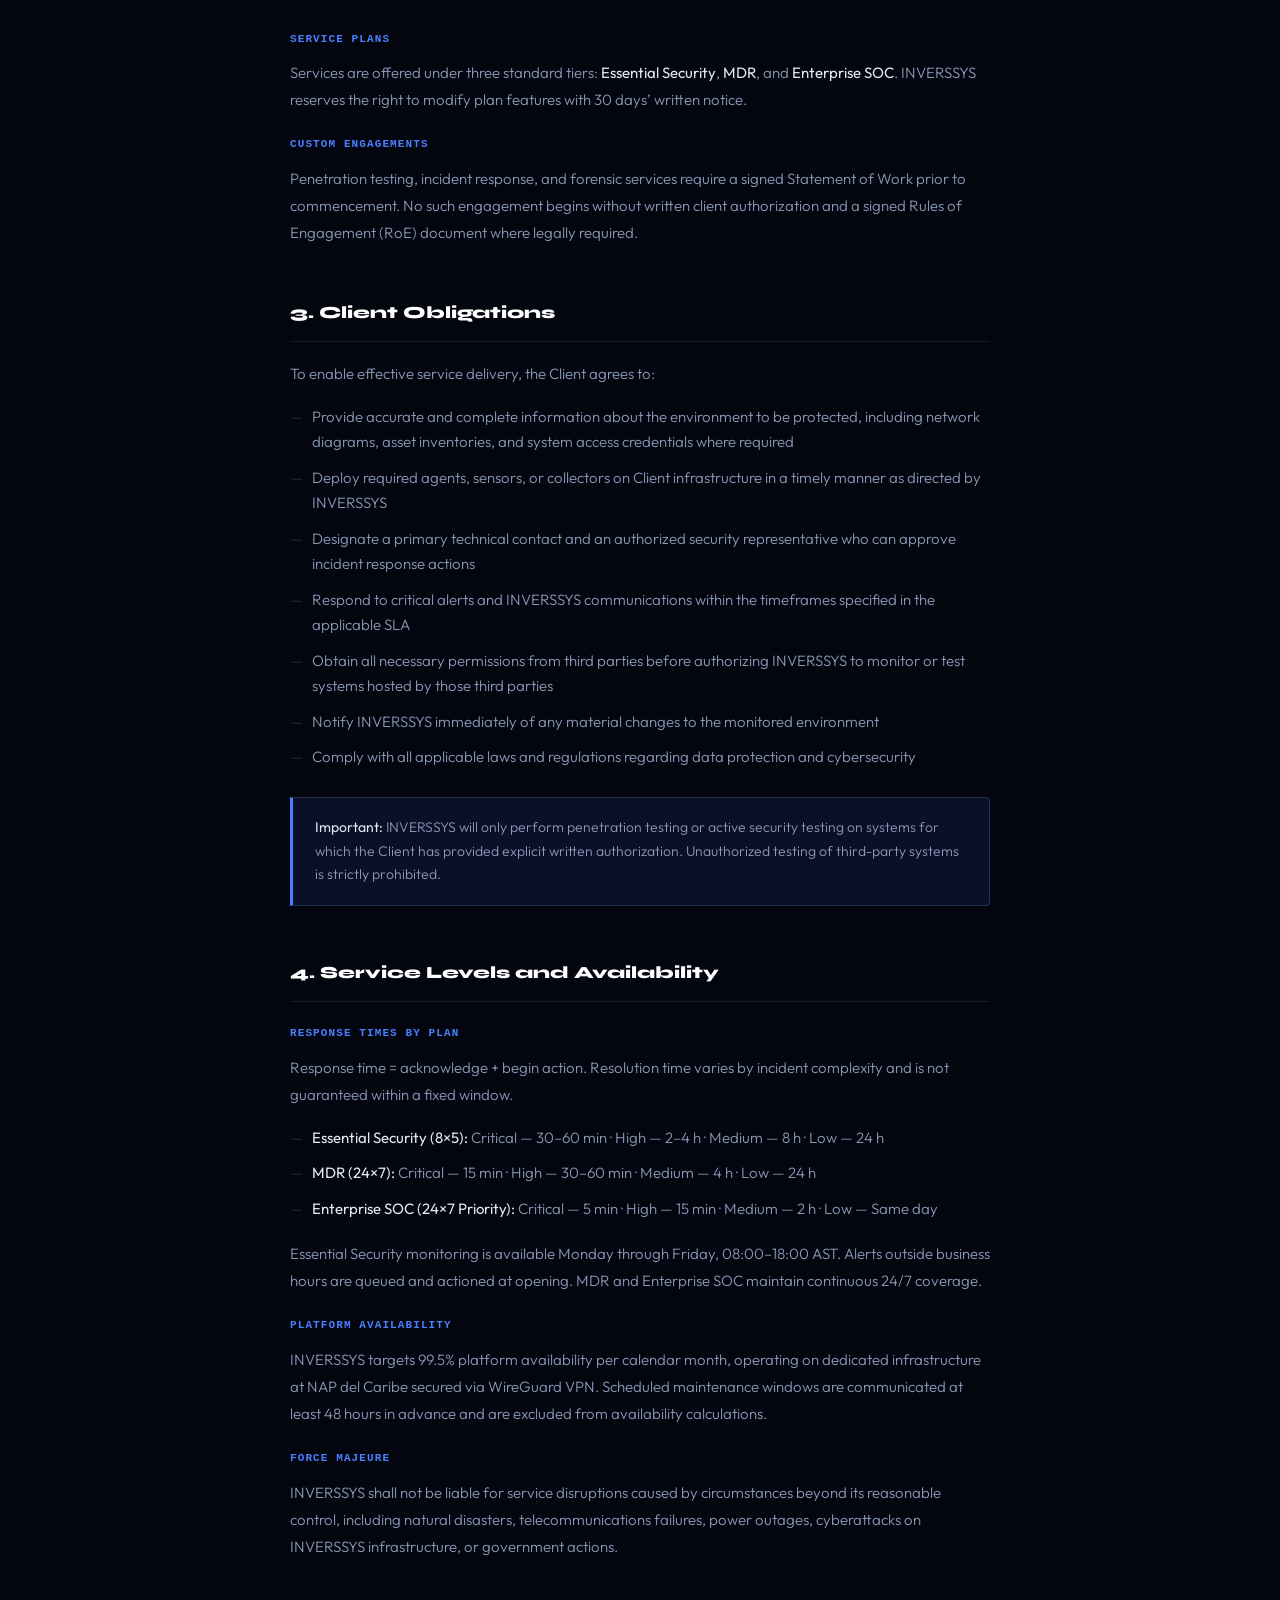
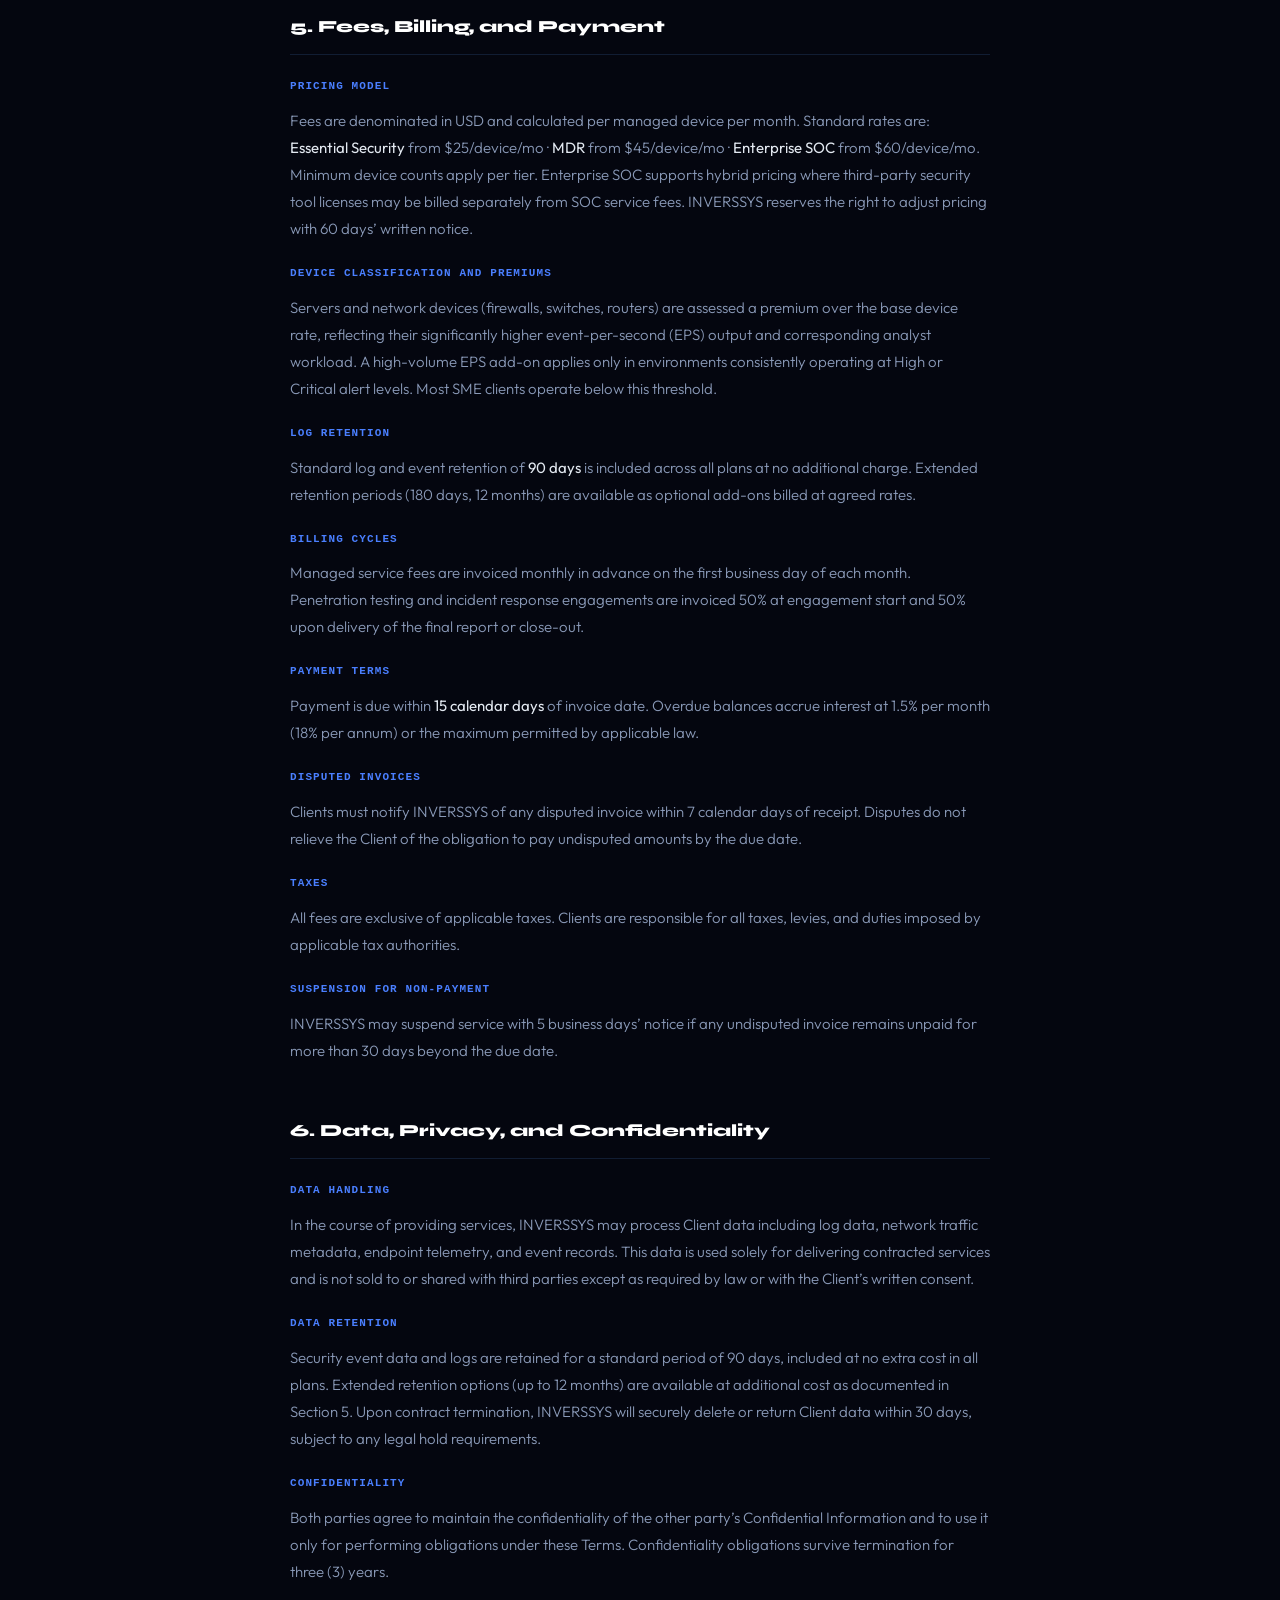
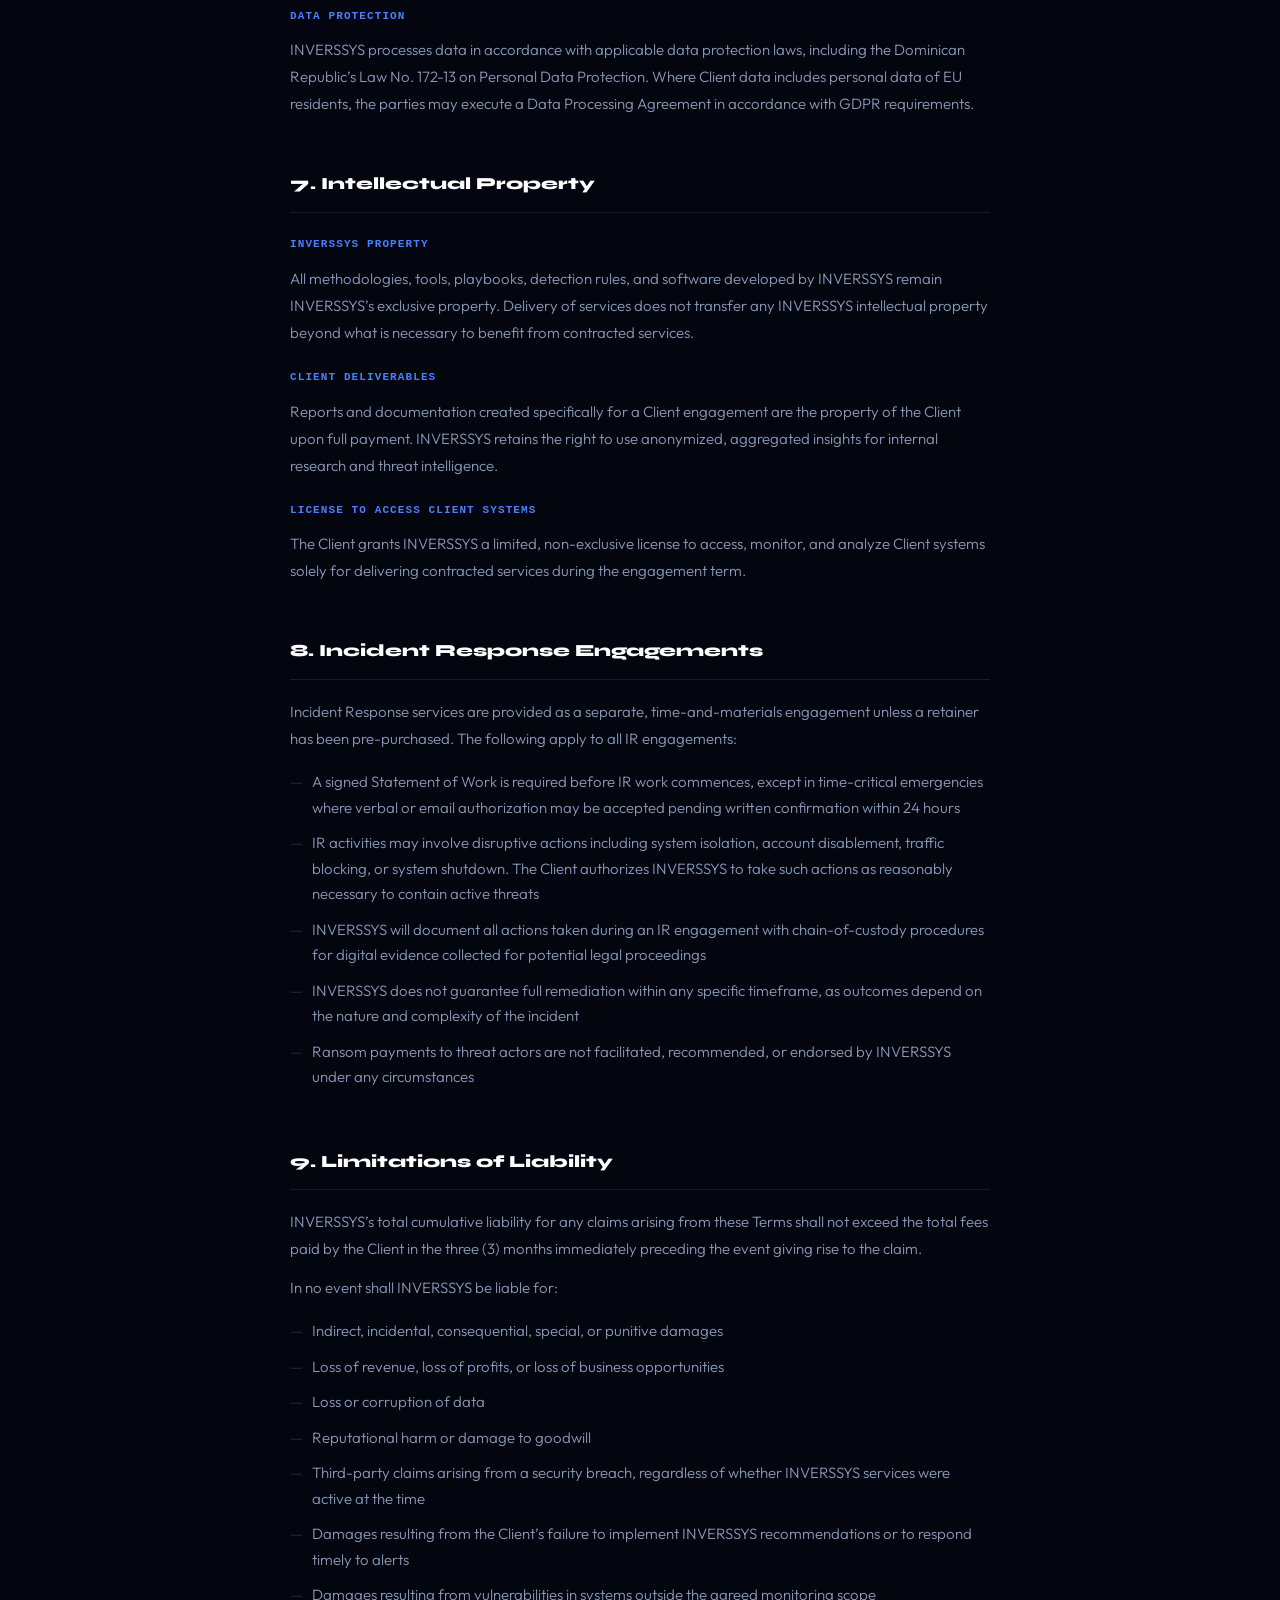
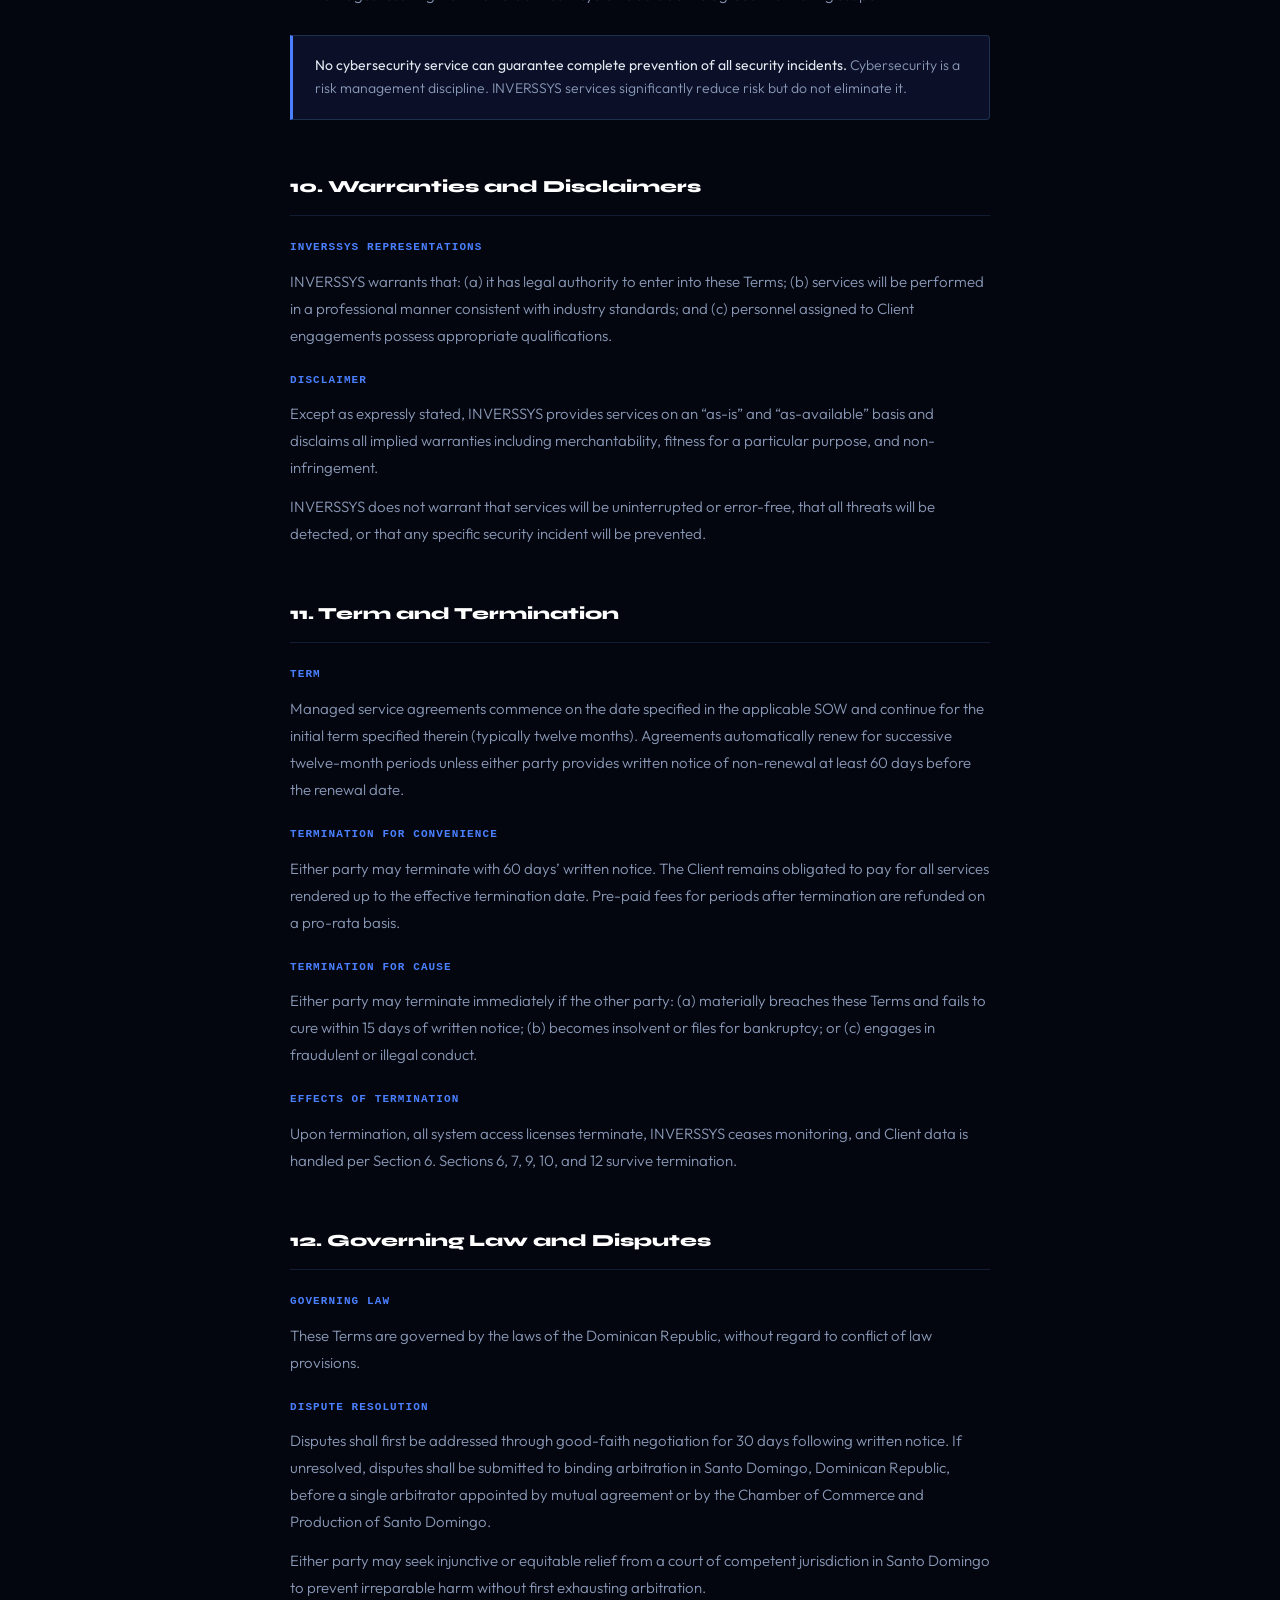
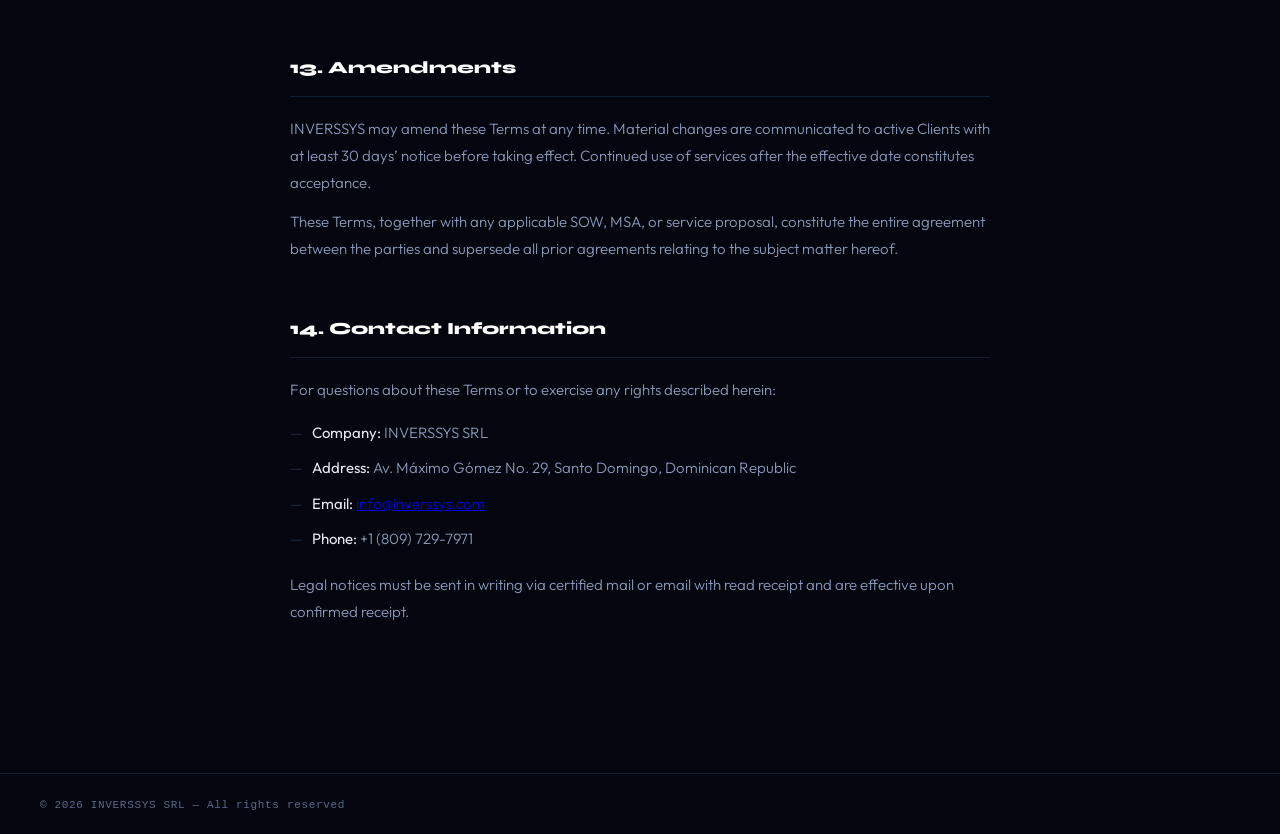
==== commit ef0ed46e: "Add files via upload" ====
--- a/terms.html
+++ b/terms.html
@@ -262,7 +262,7 @@
   <ul>
     <li data-i18n="s14-li1"><strong>Company:</strong> INVERSSYS SRL</li>
     <li data-i18n="s14-li2"><strong>Address:</strong> Av. M&#225;ximo G&#243;mez No. 29, Santo Domingo, Dominican Republic</li>
-    <li data-i18n="s14-li3"><strong>Email:</strong> <a href="/cdn-cgi/l/email-protection" class="__cf_email__" data-cfemail="7811161e173811160e1d0a0b0b010b561b1715">[email&#160;protected]</a></li>
+    <li data-i18n="s14-li3"><strong>Email:</strong> <a href="mailto:info@inverssys.com">info@inverssys.com</a></li>
     <li data-i18n="s14-li4"><strong>Phone:</strong> +1 (809) 729-7971</li>
   </ul>
   <p data-i18n="s14-2">Legal notices must be sent in writing via certified mail or email with read receipt and are effective upon confirmed receipt.</p>
